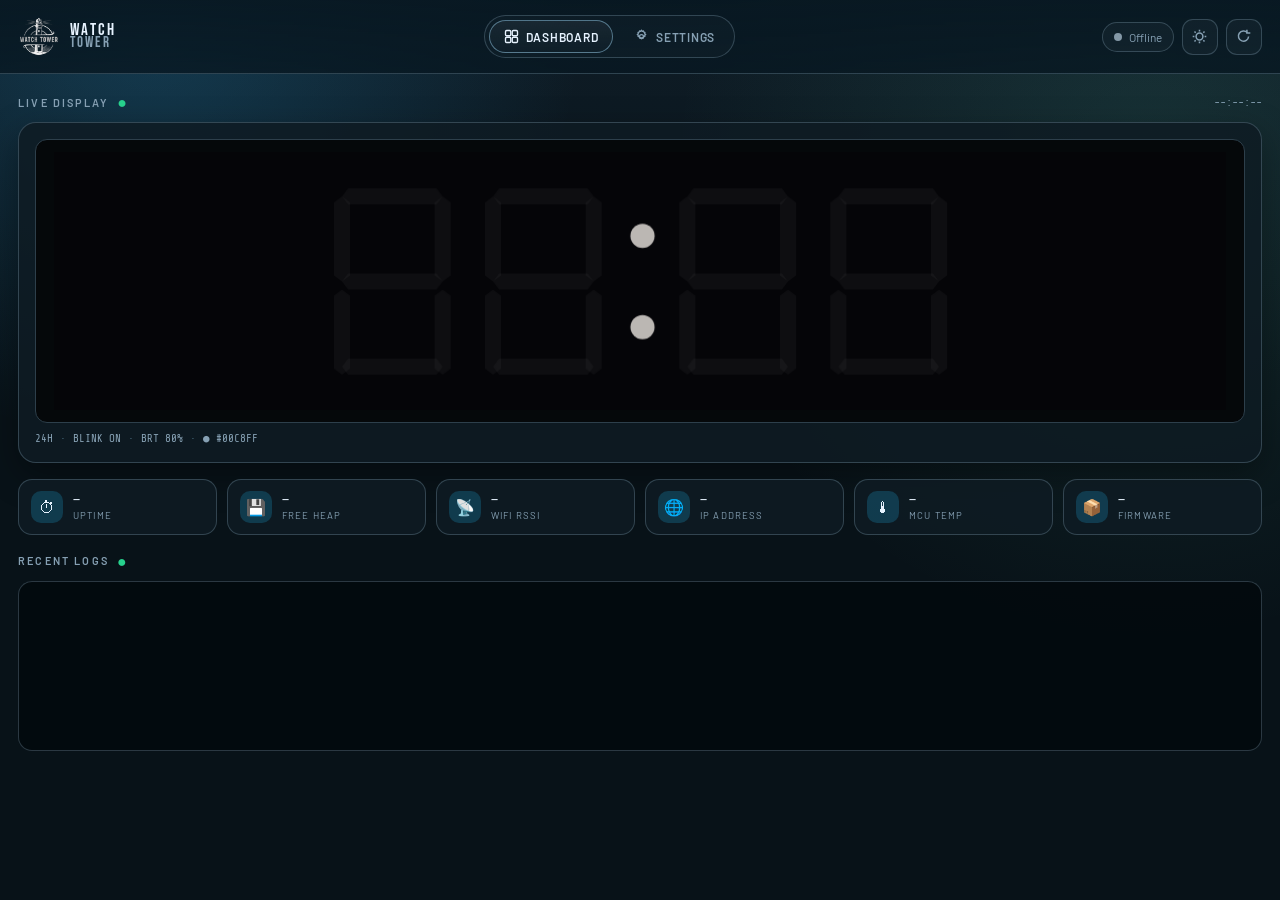
==== spiffs_data/index.html @ 58f32f84 "Improved application settings and UI" ====
<!doctype html>
<html lang="en" data-theme="dark">
  <head>
    <meta charset="UTF-8" />
    <meta
      name="viewport"
      content="width=device-width,initial-scale=1.0,maximum-scale=1.0"
    />
    <title>WATCH TOWER</title>
    <link rel="preconnect" href="https://fonts.googleapis.com" />
    <link
      href="https://fonts.googleapis.com/css2?family=Bebas+Neue&family=Barlow:wght@300;400;500;600&family=Share+Tech+Mono&display=swap"
      rel="stylesheet"
    />
    <link rel="stylesheet" href="style.css" />
  </head>
  <body>
    <header id="hdr">
      <div class="hdr-brand">
        <img
          class="hdr-logo"
          src="[data-uri]"
          alt="Watch Tower"
        />
        <div class="hdr-wordmark">
          <span class="wm-a">WATCH</span><span class="wm-b">TOWER</span>
        </div>
      </div>
      <nav class="hdr-nav">
        <button
          class="nb active"
          data-page="dashboard"
          onclick="showPage('dashboard')"
        >
          <svg viewBox="0 0 20 20">
            <rect x="2" y="2" width="7" height="7" rx="1.5" />
            <rect x="11" y="2" width="7" height="7" rx="1.5" />
            <rect x="2" y="11" width="7" height="7" rx="1.5" />
            <rect x="11" y="11" width="7" height="7" rx="1.5" />
          </svg>
          <span>Dashboard</span>
        </button>
        <button class="nb" data-page="settings" onclick="showPage('settings')">
          <svg viewBox="0 0 20 20">
            <circle cx="10" cy="10" r="2.6" />
            <path
              d="M10 1.8l1 1.1 1.5-.2.6 1.4 1.4.6-.2 1.5 1.1 1-1.1 1 .2 1.5-1.4.6-.6 1.4-1.5-.2-1 1.1-1-1.1-1.5.2-.6-1.4-1.4-.6.2-1.5-1.1-1 1.1-1-.2-1.5 1.4-.6.6-1.4 1.5.2z"
            />
          </svg>
          <span>Settings</span>
        </button>
      </nav>
      <div class="hdr-right">
        <div class="wbadge" id="wbadge">
          <span class="wdot" id="wdot"></span>
          <span id="wifi-label">Offline</span>
        </div>
        <button class="icn-btn" onclick="toggleTheme()" title="Toggle theme">
          <svg class="sun-ic" viewBox="0 0 20 20">
            <circle cx="10" cy="10" r="4" />
            <path
              d="M10 2v2M10 16v2M2 10h2M16 10h2M4.1 4.1l1.4 1.4M14.5 14.5l1.4 1.4M4.1 15.9l1.4-1.4M14.5 5.5l1.4-1.4"
            />
          </svg>
          <svg class="moon-ic" viewBox="0 0 20 20">
            <path d="M17 12A7 7 0 0 1 8 3 7 7 0 0 0 10 17a7 7 0 0 0 7-5z" />
          </svg>
        </button>
        <button class="icn-btn" onclick="doRefresh()" title="Refresh data">
          <svg viewBox="0 0 20 20">
            <path
              d="M14.5 5.5A6 6 0 1 0 16 10"
              fill="none"
              stroke="currentColor"
              stroke-width="1.8"
            />
            <polyline
              points="14,2 14,6 18,6"
              fill="none"
              stroke="currentColor"
              stroke-width="1.8"
            />
          </svg>
        </button>
      </div>
    </header>

    <main id="main">
      <!-- DASHBOARD -->
      <div class="page active" id="pg-dashboard">
        <section class="disp-section">
          <div class="sec-hdr">
            <span class="sec-lbl">LIVE DISPLAY</span>
            <span class="live-pip">&#9679;</span>
            <span id="live-time" class="mono sec-ts">--:--:--</span>
          </div>
          <div class="disp-card">
            <div class="disp-bezel">
              <canvas id="vd-canvas" width="500" height="110"></canvas>
            </div>
            <div class="disp-meta">
              <span id="dinfo-fmt">24H</span>
              <span class="dm-sep">&#183;</span>
              <span id="dinfo-blink">BLINK ON</span>
              <span class="dm-sep">&#183;</span>
              <span id="dinfo-brt">BRT 80%</span>
              <span class="dm-sep">&#183;</span>
              <span id="dinfo-color">&#9679; #00C8FF</span>
            </div>
          </div>
        </section>

        <section class="stat-grid">
          <div class="scard">
            <span class="sc-ic">&#9201;</span>
            <div>
              <div class="sc-v mono" id="d-uptime">&#8212;</div>
              <div class="sc-l">UPTIME</div>
            </div>
          </div>
          <div class="scard">
            <span class="sc-ic">&#128190;</span>
            <div>
              <div class="sc-v mono" id="d-heap">&#8212;</div>
              <div class="sc-l">FREE HEAP</div>
            </div>
          </div>
          <div class="scard">
            <span class="sc-ic">&#128225;</span>
            <div>
              <div class="sc-v mono" id="d-rssi">&#8212;</div>
              <div class="sc-l">WIFI RSSI</div>
            </div>
          </div>
          <div class="scard">
            <span class="sc-ic">&#127760;</span>
            <div>
              <div class="sc-v mono" id="d-ip">&#8212;</div>
              <div class="sc-l">IP ADDRESS</div>
            </div>
          </div>
          <div class="scard">
            <span class="sc-ic">&#127777;</span>
            <div>
              <div class="sc-v mono" id="d-temp">&#8212;</div>
              <div class="sc-l">MCU TEMP</div>
            </div>
          </div>
          <div class="scard">
            <span class="sc-ic">&#128230;</span>
            <div>
              <div class="sc-v mono" id="d-fw">&#8212;</div>
              <div class="sc-l">FIRMWARE</div>
            </div>
          </div>
        </section>

        <section>
          <div class="sec-hdr">
            <span class="sec-lbl">RECENT LOGS</span
            ><span class="live-pip">&#9679;</span>
          </div>
          <div class="log-mini" id="dash-logs"></div>
        </section>
      </div>

      <!-- SETTINGS -->
      <div class="page" id="pg-settings">
        <div class="set-wrap">
          <nav class="set-nav" id="set-nav">
            <button class="snb active" data-s="sys" onclick="showSec('sys')">
              <svg viewBox="0 0 20 20">
                <rect x="2" y="4" width="16" height="3" rx="1.5" />
                <rect x="2" y="9" width="16" height="3" rx="1.5" />
                <rect x="2" y="14" width="10" height="3" rx="1.5" /></svg
              ><span>System</span>
            </button>
            <button class="snb" data-s="fw" onclick="showSec('fw')">
              <svg viewBox="0 0 20 20">
                <path
                  d="M12 2H6a2 2 0 0 0-2 2v12a2 2 0 0 0 2 2h8a2 2 0 0 0 2-2V8z"
                />
                <polyline points="14,2 14,8 20,8" /></svg
              ><span>Firmware</span>
            </button>
            <button class="snb" data-s="logs" onclick="showSec('logs')">
              <svg viewBox="0 0 20 20">
                <rect x="3" y="2" width="14" height="16" rx="2" />
                <line x1="6" y1="7" x2="14" y2="7" />
                <line x1="6" y1="10" x2="14" y2="10" />
                <line x1="6" y1="13" x2="11" y2="13" /></svg
              ><span>Logs</span>
            </button>
            <button class="snb" data-s="display" onclick="showSec('display')">
              <svg viewBox="0 0 20 20">
                <rect x="1" y="3" width="18" height="12" rx="2" />
                <line x1="7" y1="18" x2="13" y2="18" />
                <line x1="10" y1="15" x2="10" y2="18" /></svg
              ><span>Display</span>
            </button>
            <button class="snb" data-s="clock" onclick="showSec('clock')">
              <svg viewBox="0 0 20 20">
                <circle cx="10" cy="10" r="8" />
                <polyline points="10,5 10,10 13,13" /></svg
              ><span>Clock</span>
            </button>
            <button class="snb" data-s="power" onclick="showSec('power')">
              <svg viewBox="0 0 20 20"><path d="M11 2v7h5L9 18v-7H4z" /></svg
              ><span>Power</span>
            </button>
            <button class="snb" data-s="wifi" onclick="showSec('wifi')">
              <svg viewBox="0 0 20 20">
                <path d="M2 8Q10 1 18 8" />
                <path d="M5 11.5Q10 7 15 11.5" />
                <path d="M8 15Q10 13 12 15" />
                <circle cx="10" cy="17.5" r="1.5" /></svg
              ><span>WiFi</span>
            </button>
          </nav>

          <div class="set-body">
            <!-- SYSTEM -->
            <div class="spane active" id="sec-sys">
              <h2>System Status</h2>
              <div class="rbar-grid">
                <div class="rcard">
                  <div class="rrow">
                    <span>CPU</span><span class="mono" id="cpu-pct">0%</span>
                  </div>
                  <div class="rtrack">
                    <div class="rfill cpu" id="cpu-bar"></div>
                  </div>
                </div>
                <div class="rcard">
                  <div class="rrow">
                    <span>RAM</span><span class="mono" id="ram-pct">0%</span>
                  </div>
                  <div class="rtrack">
                    <div class="rfill ram" id="ram-bar"></div>
                  </div>
                </div>
                <div class="rcard">
                  <div class="rrow">
                    <span>Flash</span
                    ><span class="mono" id="flash-pct">0%</span>
                  </div>
                  <div class="rtrack">
                    <div class="rfill fla" id="flash-bar"></div>
                  </div>
                </div>
                <div class="rcard">
                  <div class="rrow">
                    <span>SPIFFS</span
                    ><span class="mono" id="spiffs-pct">0%</span>
                  </div>
                  <div class="rtrack">
                    <div class="rfill spi" id="spiffs-bar"></div>
                  </div>
                </div>
              </div>
              <table class="itbl">
                <tr>
                  <td>Chip Model</td>
                  <td class="mono" id="i-chip">&#8212;</td>
                </tr>
                <tr>
                  <td>CPU Cores</td>
                  <td class="mono" id="i-cores">&#8212;</td>
                </tr>
                <tr>
                  <td>CPU Frequency</td>
                  <td class="mono" id="i-freq">&#8212;</td>
                </tr>
                <tr>
                  <td>Flash Size</td>
                  <td class="mono" id="i-flash">&#8212;</td>
                </tr>
                <tr>
                  <td>Free Heap</td>
                  <td class="mono" id="i-heap">&#8212;</td>
                </tr>
                <tr>
                  <td>Min Free Heap</td>
                  <td class="mono" id="i-minheap">&#8212;</td>
                </tr>
                <tr>
                  <td>Uptime</td>
                  <td class="mono" id="i-uptime">&#8212;</td>
                </tr>
                <tr>
                  <td>Temperature</td>
                  <td class="mono" id="i-temp">&#8212;</td>
                </tr>
                <tr>
                  <td>Reset Reason</td>
                  <td class="mono" id="i-reset">&#8212;</td>
                </tr>
              </table>
              <div class="disp-actions" style="margin-top: 18px">
                <button class="bghost" onclick="rebootDevice()">
                  Reboot Device
                </button>
              </div>
            </div>

            <!-- FIRMWARE -->
            <div class="spane" id="sec-fw">
              <h2>Firmware &amp; OTA</h2>
              <table class="itbl" style="margin-bottom: 18px">
                <tr>
                  <td>Version</td>
                  <td class="mono" id="fw-ver">&#8212;</td>
                </tr>
                <tr>
                  <td>Build Date</td>
                  <td class="mono" id="fw-date">&#8212;</td>
                </tr>
                <tr>
                  <td>IDF Version</td>
                  <td class="mono" id="fw-idf">&#8212;</td>
                </tr>
                <tr>
                  <td>Active Slot</td>
                  <td class="mono" id="fw-slot">&#8212;</td>
                </tr>
                <tr>
                  <td>App0 State</td>
                  <td class="mono" id="fw-app0">&#8212;</td>
                </tr>
                <tr>
                  <td>App1 State</td>
                  <td class="mono" id="fw-app1">&#8212;</td>
                </tr>
                <tr>
                  <td>SPIFFS Used</td>
                  <td class="mono" id="fw-spiffs">&#8212;</td>
                </tr>
              </table>
              <div class="ucard">
                <div class="uc-title">&#128260; Firmware Update (.bin)</div>
                <div
                  class="dz"
                  id="fw-dz"
                  onclick="document.getElementById('fw-inp').click()"
                >
                  <svg
                    viewBox="0 0 24 24"
                    width="28"
                    height="28"
                    fill="none"
                    stroke="currentColor"
                    stroke-width="1.8"
                  >
                    <polyline points="16,16 12,12 8,16" />
                    <line x1="12" y1="12" x2="12" y2="21" />
                    <path d="M20.4 15.6A9 9 0 1 0 3.6 15.6" />
                  </svg>
                  <span>Drop <code>.bin</code> or click to browse</span>
                  <input
                    type="file"
                    id="fw-inp"
                    accept=".bin"
                    hidden
                    onchange="uploadFW(this.files[0])"
                  />
                </div>
                <div class="prog hidden" id="fw-prog">
                  <div class="pb"><div class="pf" id="fw-fill"></div></div>
                  <span class="mono" id="fw-pct">0%</span>
                </div>
                <p class="uc-warn">&#9888; Device restarts after update</p>
              </div>
              <div class="ucard">
                <div class="uc-title">&#127760; Web App Update</div>
                <div
                  class="dz"
                  id="wa-dz"
                  onclick="document.getElementById('wa-inp').click()"
                >
                  <svg
                    viewBox="0 0 24 24"
                    width="28"
                    height="28"
                    fill="none"
                    stroke="currentColor"
                    stroke-width="1.8"
                  >
                    <polyline points="16,16 12,12 8,16" />
                    <line x1="12" y1="12" x2="12" y2="21" />
                    <path d="M20.4 15.6A9 9 0 1 0 3.6 15.6" />
                  </svg>
                  <span
                    >Drop <code>.html / .css / .js</code> or click to
                    browse</span
                  >
                  <input
                    type="file"
                    id="wa-inp"
                    accept=".html,.css,.js,.bin"
                    hidden
                    onchange="uploadWA(this.files[0])"
                  />
                </div>
                <div class="prog hidden" id="wa-prog">
                  <div class="pb"><div class="pf" id="wa-fill"></div></div>
                  <span class="mono" id="wa-pct">0%</span>
                </div>
              </div>
            </div>

            <!-- LOGS -->
            <div class="spane" id="sec-logs">
              <h2>System Logs <span class="live-pip">&#9679;</span></h2>
              <div class="log-tb">
                <div class="lf-row">
                  <button
                    class="lfb active"
                    data-lv="ALL"
                    onclick="setLogFilter('ALL')"
                  >
                    ALL
                  </button>
                  <button
                    class="lfb"
                    data-lv="ERROR"
                    onclick="setLogFilter('ERROR')"
                  >
                    ERR
                  </button>
                  <button
                    class="lfb"
                    data-lv="WARN"
                    onclick="setLogFilter('WARN')"
                  >
                    WRN
                  </button>
                  <button
                    class="lfb"
                    data-lv="INFO"
                    onclick="setLogFilter('INFO')"
                  >
                    INF
                  </button>
                  <button
                    class="lfb"
                    data-lv="DEBUG"
                    onclick="setLogFilter('DEBUG')"
                  >
                    DBG
                  </button>
                </div>
                <div class="la-row">
                  <label class="swl"
                    ><input type="checkbox" id="log-as" checked /><span
                      class="swt"
                      ><span class="swk"></span></span
                    ><span>Auto-scroll</span></label
                  >
                  <button class="bsm" onclick="clearLogs()">Clear</button>
                  <button class="bsm" onclick="exportLogs()">
                    &#8595; Export
                  </button>
                </div>
              </div>
              <div class="log-viewer" id="log-viewer"></div>
              <div class="log-ft">
                <span id="log-count">0 entries</span
                ><span id="log-ts">&#8212;</span>
              </div>
            </div>

            <!-- DISPLAY -->
            <div class="spane" id="sec-display">
              <h2>Display Settings</h2>
              <div class="dp-layout">
                <div class="dp-ctrls">
                  <div class="fg">
                    <label>Display Mode</label>
                    <select id="dp-mode" onchange="onDispChange()">
                      <option value="time">Clock</option>
                      <option value="number">Number</option>
                      <option value="text">Text</option>
                    </select>
                  </div>
                  <div class="fg" id="dp-value-wrap">
                    <label>Number Value</label>
                    <input
                      type="number"
                      id="dp-value"
                      min="0"
                      max="9999"
                      value="1234"
                      oninput="onDispChange()"
                    />
                  </div>
                  <div class="fg" id="dp-text-wrap">
                    <label>Display Text</label>
                    <input
                      type="text"
                      id="dp-text"
                      maxlength="4"
                      value="HELO"
                      oninput="this.value = this.value.toUpperCase().replace(/[^A-Z0-9 _-]/g, '').slice(0, 4); onDispChange();"
                    />
                  </div>
                  <div class="fg">
                    <label>Display Color</label>
                    <div class="clr-row">
                      <input
                        type="color"
                        id="dp-color"
                        value="#00c8ff"
                        oninput="onDispChange()"
                      />
                      <div class="swatches">
                        <div
                          class="sw"
                          style="background: #00c8ff"
                          onclick="pickColor('#00c8ff')"
                        ></div>
                        <div
                          class="sw"
                          style="background: #00ff99"
                          onclick="pickColor('#00ff99')"
                        ></div>
                        <div
                          class="sw"
                          style="background: #ff8c00"
                          onclick="pickColor('#ff8c00')"
                        ></div>
                        <div
                          class="sw"
                          style="background: #ffffff"
                          onclick="pickColor('#ffffff')"
                        ></div>
                        <div
                          class="sw"
                          style="background: #ff3860"
                          onclick="pickColor('#ff3860')"
                        ></div>
                        <div
                          class="sw"
                          style="background: #ffdd57"
                          onclick="pickColor('#ffdd57')"
                        ></div>
                        <div
                          class="sw"
                          style="background: #b48eff"
                          onclick="pickColor('#b48eff')"
                        ></div>
                        <div
                          class="sw"
                          style="background: #c0c0c0"
                          onclick="pickColor('#c0c0c0')"
                        ></div>
                      </div>
                    </div>
                  </div>
                  <div class="fg">
                    <label
                      >Brightness
                      <span class="pill" id="brt-val">80%</span></label
                    >
                    <div class="brt-row">
                      <span class="brt-mark mono">MIN</span>
                      <input
                        type="range"
                        class="slider slider-brt"
                        id="dp-brt"
                        min="0"
                        max="100"
                        step="1"
                        value="80"
                        oninput="onDispChange()"
                      />
                      <span class="brt-mark mono">MAX</span>
                    </div>
                  </div>
                  <div class="fg">
                    <label>Effects</label>
                    <div class="swl-list">
                      <label class="swl"
                        ><input
                          type="checkbox"
                          id="dp-blink"
                          checked
                          onchange="onDispChange()"
                        /><span class="swt"><span class="swk"></span></span
                        ><span>Colon Blink</span></label
                      >
                      <label class="swl"
                        ><input
                          type="checkbox"
                          id="dp-scroll"
                          onchange="onDispChange()"
                        /><span class="swt"><span class="swk"></span></span
                        ><span>Scroll Effect</span></label
                      >
                      <label class="swl"
                        ><input
                          type="checkbox"
                          id="dp-pulse"
                          onchange="onDispChange()"
                        /><span class="swt"><span class="swk"></span></span
                        ><span>Pulse Glow</span></label
                      >
                      <label class="swl"
                        ><input
                          type="checkbox"
                          id="dp-trans"
                          checked
                          onchange="onDispChange()"
                        /><span class="swt"><span class="swk"></span></span
                        ><span>Digit Transitions</span></label
                      >
                    </div>
                  </div>
                  <div class="fg">
                    <label>Reaction</label>
                    <select id="dp-react" onchange="onDispChange()">
                      <option value="none">None</option>
                      <option value="flash">Flash on Hour</option>
                      <option value="sweep">Color Sweep</option>
                      <option value="rainbow">Rainbow Cycle</option>
                    </select>
                  </div>
                  <div class="disp-actions">
                    <button class="bpri" onclick="forceSendDispSettings()">
                      Set Display
                    </button>
                  </div>
                </div>
                <div class="dp-prev">
                  <div class="pb-hdr">
                    <span class="prev-lbl">LIVE PREVIEW</span>
                    <button class="bsm" onclick="manualDisplayRefresh()">
                      Refresh Preview
                    </button>
                  </div>
                  <div class="prev-frame">
                    <canvas id="prev-canvas" width="300" height="76"></canvas>
                  </div>
                  <p class="prev-hint">Changes auto-save to device instantly</p>
                </div>
              </div>
            </div>

            <!-- CLOCK -->
            <div class="spane" id="sec-clock">
              <h2>Clock &amp; Time</h2>
              <div class="ctrl-grid">
                <div class="fg">
                  <label>Time Format</label>
                  <div class="seg">
                    <button class="sgb active" id="fmt-24" onclick="setFmt(24)">
                      24-Hour</button
                    ><button class="sgb" id="fmt-12" onclick="setFmt(12)">
                      12-Hour AM/PM
                    </button>
                  </div>
                </div>
                <div class="fg">
                  <label>Timezone</label>
                  <select id="tz-sel" onchange="onClockChange()">
                    <option value="UTC0">UTC+0 &#8212; London</option>
                    <option value="IST-5:30">UTC+5:30 &#8212; India</option>
                    <option value="EST5EDT">UTC-5 &#8212; US Eastern</option>
                    <option value="CST6CDT">UTC-6 &#8212; US Central</option>
                    <option value="PST8PDT">UTC-8 &#8212; US Pacific</option>
                    <option value="CET-1CEST">
                      UTC+1 &#8212; Central Europe
                    </option>
                    <option value="MSK-3">UTC+3 &#8212; Moscow</option>
                    <option value="GST-4">UTC+4 &#8212; Gulf</option>
                    <option value="PKT-5">UTC+5 &#8212; Pakistan</option>
                    <option value="BST-6">UTC+6 &#8212; Bangladesh</option>
                    <option value="ICT-7">UTC+7 &#8212; Indochina</option>
                    <option value="CST-8">UTC+8 &#8212; China/Singapore</option>
                    <option value="JST-9">UTC+9 &#8212; Japan/Korea</option>
                    <option value="AEST-10AEDT">
                      UTC+10 &#8212; Australia East
                    </option>
                  </select>
                </div>
                <div class="fg">
                  <label>NTP Server</label>
                  <div class="inp-row">
                    <input
                      type="text"
                      id="ntp-srv"
                      value="pool.ntp.org"
                      onchange="onClockChange()"
                    /><button class="bsm" onclick="syncNTP()">Sync Now</button>
                  </div>
                  <span class="hint" id="ntp-hint">Last sync: &#8212;</span>
                </div>
                <div class="fg">
                  <label>Alarm 1</label>
                  <div class="alarm-r">
                    <input
                      type="time"
                      id="al1-t"
                      value="07:00"
                      onchange="onClockChange()"
                    /><label class="swl"
                      ><input
                        type="checkbox"
                        id="al1-en"
                        onchange="onClockChange()"
                      /><span class="swt"><span class="swk"></span></span
                      ><span>Enable</span></label
                    >
                  </div>
                </div>
                <div class="fg">
                  <label>Alarm 2</label>
                  <div class="alarm-r">
                    <input
                      type="time"
                      id="al2-t"
                      value="22:00"
                      onchange="onClockChange()"
                    /><label class="swl"
                      ><input
                        type="checkbox"
                        id="al2-en"
                        onchange="onClockChange()"
                      /><span class="swt"><span class="swk"></span></span
                      ><span>Enable</span></label
                    >
                  </div>
                </div>
                <div class="fg">
                  <label>Notification Type</label>
                  <select id="notif-type" onchange="onClockChange()">
                    <option value="flash">Display Flash</option>
                    <option value="blink">LED Blink</option>
                    <option value="both">Flash + LED</option>
                    <option value="none">Silent</option>
                  </select>
                </div>
                <div class="fg">
                  <label>Notification Sound</label>
                  <select id="notif-sound" onchange="onClockChange()">
                    <option value="beep">Short Beep</option>
                    <option value="chime">Chime</option>
                    <option value="alarm">Alarm Tone</option>
                    <option value="none">None</option>
                  </select>
                </div>
              </div>
            </div>

            <!-- POWER -->
            <div class="spane" id="sec-power">
              <h2>Power &amp; Battery</h2>
              <div class="batt-card">
                <div class="batt-vis">
                  <div class="batt-body">
                    <div class="batt-fill" id="batt-fill"></div>
                    <span class="batt-txt" id="batt-txt">&#8212;%</span>
                  </div>
                  <div class="batt-cap"></div>
                </div>
                <div class="batt-stats">
                  <div class="bs">
                    <div class="bsv mono" id="batt-v">&#8212;V</div>
                    <div class="bsl">VOLTAGE</div>
                  </div>
                  <div class="bs">
                    <div class="bsv mono" id="batt-ma">&#8212;mA</div>
                    <div class="bsl">CURRENT</div>
                  </div>
                  <div class="bs">
                    <div class="bsv mono" id="pwr-src">&#8212;</div>
                    <div class="bsl">SOURCE</div>
                  </div>
                  <div class="bs">
                    <div class="bsv mono" id="batt-eta">&#8212;h</div>
                    <div class="bsl">ETA</div>
                  </div>
                </div>
              </div>
              <div class="ctrl-grid">
                <div class="fg">
                  <label>Sleep Mode</label>
                  <select id="sl-mode" onchange="onPowerChange()">
                    <option value="none">Disabled</option>
                    <option value="light">Light Sleep</option>
                    <option value="deep">Deep Sleep</option>
                    <option value="auto">Auto (battery)</option>
                  </select>
                </div>
                <div class="fg">
                  <label>Auto-Sleep Timeout</label>
                  <div class="inp-row">
                    <input
                      type="number"
                      id="sl-timeout"
                      value="30"
                      min="0"
                      max="3600"
                      onchange="onPowerChange()"
                    /><span class="unit">sec</span>
                  </div>
                </div>
                <div class="fg">
                  <label>Low Battery Alert</label>
                  <div class="inp-row">
                    <input
                      type="number"
                      id="batt-alert"
                      value="20"
                      min="5"
                      max="50"
                      onchange="onPowerChange()"
                    /><span class="unit">%</span>
                  </div>
                </div>
                <div class="fg">
                  <label>Power Saving</label>
                  <div class="swl-list">
                    <label class="swl"
                      ><input
                        type="checkbox"
                        id="ps-dim"
                        checked
                        onchange="onPowerChange()"
                      /><span class="swt"><span class="swk"></span></span
                      ><span>Auto-dim on inactivity</span></label
                    >
                    <label class="swl"
                      ><input
                        type="checkbox"
                        id="ps-wifi"
                        onchange="onPowerChange()"
                      /><span class="swt"><span class="swk"></span></span
                      ><span>WiFi DTIM power saving</span></label
                    >
                  </div>
                </div>
              </div>
            </div>

            <!-- WIFI -->
            <div class="spane" id="sec-wifi">
              <h2>WiFi Settings</h2>
              <div class="wstat-card">
                <div class="wsc-dot" id="wsc-dot"></div>
                <div class="wsc-info">
                  <div class="wsc-ssid" id="wsc-ssid">Not connected</div>
                  <div class="wsc-detail mono" id="wsc-detail">&#8212;</div>
                </div>
                <div class="wsc-right">
                  <div class="rssi-ic" id="rssi-ic">
                    <span></span><span></span><span></span><span></span>
                  </div>
                  <div class="mono rssi-val" id="rssi-v">&#8212; dBm</div>
                </div>
              </div>
              <div class="prof-box">
                <div class="pb-hdr">
                  <span>Saved Networks</span
                  ><button class="bsm" onclick="showAddWifi()">
                    &#65291; Add
                  </button>
                </div>
                <div id="profiles-list">
                  <div class="empty">Loading&#8230;</div>
                </div>
              </div>
              <div class="add-wifi-form hidden" id="add-wifi-form">
                <div class="awf-title">Add Network</div>
                <div class="fg">
                  <label>SSID</label
                  ><input
                    type="text"
                    id="new-ssid"
                    placeholder="Network name"
                    autocomplete="off"
                  />
                </div>
                <div class="fg">
                  <label>Password</label>
                  <div class="inp-row">
                    <input
                      type="password"
                      id="new-pass"
                      placeholder="Password"
                      autocomplete="new-password"
                    /><button class="bsm" onclick="togglePw()">
                      &#128065;
                    </button>
                  </div>
                </div>
                <div class="awf-btns">
                  <button class="bpri" onclick="addProfile()">
                    Add Profile</button
                  ><button class="bghost" onclick="hideAddWifi()">
                    Cancel
                  </button>
                </div>
              </div>
            </div>
          </div>
        </div>
      </div>
    </main>
    <div id="toasts"></div>
    <script src="app.js"></script>
  </body>
</html>
---- spiffs_data/style.css ----
*,
*::before,
*::after {
  box-sizing: border-box;
}

:root {
  --bg: #081218;
  --bg-soft: #0f1d27;
  --panel: rgba(14, 27, 36, 0.86);
  --panel-strong: #0d1f2b;
  --card: #122634;
  --muted: #86a0b3;
  --text: #e7f3ff;
  --line: rgba(146, 181, 201, 0.28);
  --line-strong: rgba(150, 205, 235, 0.5);
  --accent: #24c2ff;
  --accent-soft: rgba(36, 194, 255, 0.2);
  --ok: #27d18d;
  --warn: #f5b351;
  --err: #ff6f7c;
  --radius-sm: 10px;
  --radius-md: 14px;
  --radius-lg: 18px;
  --shadow: 0 12px 34px rgba(0, 0, 0, 0.35);
  --hdr-h: 74px;
  --fn: "Barlow", sans-serif;
  --fd: "Bebas Neue", sans-serif;
  --fm: "Share Tech Mono", monospace;
  --ease: 0.2s ease;
}

[data-theme="light"] {
  --bg: #dae7f0;
  --bg-soft: #f5fbff;
  --panel: rgba(251, 254, 255, 0.9);
  --panel-strong: #f7fcff;
  --card: #ffffff;
  --muted: #4d6678;
  --text: #152835;
  --line: rgba(58, 94, 116, 0.22);
  --line-strong: rgba(34, 118, 164, 0.4);
  --accent: #007ebf;
  --accent-soft: rgba(0, 126, 191, 0.15);
  --shadow: 0 12px 30px rgba(15, 37, 54, 0.14);
}

html,
body {
  margin: 0;
  min-height: 100%;
  overflow: hidden;
  color: var(--text);
  font-family: var(--fn);
  background:
    radial-gradient(
      circle at 12% 2%,
      rgba(42, 171, 235, 0.22),
      transparent 30%
    ),
    radial-gradient(
      circle at 90% 18%,
      rgba(99, 221, 190, 0.12),
      transparent 35%
    ),
    linear-gradient(180deg, var(--bg-soft) 0%, var(--bg) 42%);
}

[data-theme="light"] body {
  background:
    radial-gradient(circle at 5% 0%, rgba(0, 153, 222, 0.15), transparent 34%),
    radial-gradient(
      circle at 85% 12%,
      rgba(19, 190, 150, 0.1),
      transparent 36%
    ),
    linear-gradient(180deg, #f8fdff 0%, var(--bg) 50%);
}

.mono {
  font-family: var(--fm);
}

::-webkit-scrollbar {
  width: 8px;
  height: 8px;
}

::-webkit-scrollbar-thumb {
  background: var(--line-strong);
  border-radius: 999px;
}

#hdr {
  position: fixed;
  inset: 0 0 auto 0;
  z-index: 50;
  height: var(--hdr-h);
  display: flex;
  align-items: center;
  gap: 12px;
  padding: 10px 18px;
  border-bottom: 1px solid var(--line);
  backdrop-filter: blur(8px);
  background: linear-gradient(
    180deg,
    rgba(8, 24, 34, 0.94),
    rgba(8, 24, 34, 0.82)
  );
}

[data-theme="light"] #hdr {
  background: linear-gradient(
    180deg,
    rgba(242, 250, 255, 0.95),
    rgba(242, 250, 255, 0.83)
  );
}

.hdr-brand {
  display: flex;
  align-items: center;
  gap: 10px;
  min-width: 0;
}

.hdr-logo {
  width: 42px;
  height: 42px;
  object-fit: contain;
  flex-shrink: 0;
}

[data-theme="dark"] .hdr-logo {
  filter: invert(1) brightness(0.95);
}

.hdr-wordmark {
  line-height: 1;
  display: flex;
  flex-direction: column;
}

.wm-a,
.wm-b {
  font-family: var(--fd);
  letter-spacing: 0.14em;
}

.wm-a {
  font-size: 1.05rem;
}

.wm-b {
  font-size: 0.96rem;
  color: var(--muted);
  margin-top: -4px;
}

.hdr-nav {
  display: flex;
  align-items: center;
  gap: 6px;
  margin: 0 auto;
  padding: 4px;
  border: 1px solid var(--line);
  border-radius: 999px;
  background: rgba(255, 255, 255, 0.02);
}

.nb {
  border: 1px solid transparent;
  border-radius: 999px;
  background: transparent;
  color: var(--muted);
  display: inline-flex;
  align-items: center;
  gap: 7px;
  padding: 8px 14px;
  cursor: pointer;
  font: 600 0.75rem/1 var(--fn);
  letter-spacing: 0.06em;
  text-transform: uppercase;
  transition: all var(--ease);
}

.nb svg {
  width: 15px;
  height: 15px;
  stroke: currentColor;
  fill: none;
  stroke-width: 1.8;
}

.nb:hover,
.nb.active {
  color: var(--text);
  border-color: var(--line-strong);
  background: linear-gradient(
    180deg,
    rgba(255, 255, 255, 0.05),
    rgba(255, 255, 255, 0.01)
  );
}

.hdr-right {
  display: flex;
  align-items: center;
  gap: 8px;
}

.wbadge {
  display: inline-flex;
  align-items: center;
  gap: 7px;
  padding: 7px 11px;
  font-size: 0.74rem;
  border-radius: 999px;
  border: 1px solid var(--line);
  color: var(--muted);
  background: rgba(255, 255, 255, 0.03);
  max-width: 190px;
}

.wbadge span:last-child {
  white-space: nowrap;
  overflow: hidden;
  text-overflow: ellipsis;
}

.wdot {
  width: 8px;
  height: 8px;
  border-radius: 999px;
  flex-shrink: 0;
  background: #8498a6;
}

.wdot.up {
  background: var(--ok);
  box-shadow: 0 0 0 5px rgba(39, 209, 141, 0.15);
}

.wdot.down {
  background: var(--err);
}

.wdot.pend {
  background: var(--warn);
  animation: pulse 1s infinite;
}

.icn-btn {
  width: 36px;
  height: 36px;
  border-radius: 11px;
  border: 1px solid var(--line);
  background: rgba(255, 255, 255, 0.03);
  color: var(--muted);
  display: grid;
  place-items: center;
  cursor: pointer;
  transition: all var(--ease);
}

.icn-btn:hover {
  color: var(--text);
  border-color: var(--line-strong);
  transform: translateY(-1px);
}

.icn-btn svg {
  width: 17px;
  height: 17px;
  stroke: currentColor;
  fill: none;
  stroke-width: 1.8;
}

.moon-ic {
  display: none;
}

[data-theme="light"] .sun-ic {
  display: none;
}

[data-theme="light"] .moon-ic {
  display: block;
}

#main {
  position: fixed;
  inset: var(--hdr-h) 0 0;
  overflow-y: auto;
  padding: 18px;
}

.page {
  display: none;
  max-width: 1360px;
  margin: 0 auto;
}

.page.active {
  display: block;
  animation: lift 0.2s ease;
}

@keyframes lift {
  from {
    opacity: 0;
    transform: translateY(6px);
  }

  to {
    opacity: 1;
    transform: translateY(0);
  }
}

.sec-hdr {
  display: flex;
  align-items: center;
  gap: 8px;
  margin: 0 0 10px;
}

.sec-lbl {
  font-size: 0.68rem;
  letter-spacing: 0.2em;
  text-transform: uppercase;
  color: var(--muted);
  font-weight: 600;
}

.live-pip {
  color: var(--ok);
  animation: pulse 1.6s infinite;
}

.sec-ts {
  margin-left: auto;
  font-size: 0.72rem;
  color: var(--muted);
}

@keyframes pulse {
  0%,
  100% {
    opacity: 1;
  }

  50% {
    opacity: 0.35;
  }
}

.disp-section {
  margin-bottom: 16px;
}

.disp-card {
  padding: 16px;
  border-radius: var(--radius-lg);
  border: 1px solid var(--line);
  background: var(--panel);
  box-shadow: var(--shadow);
}

.disp-bezel canvas,
.prev-frame canvas {
  display: block;
}

.disp-bezel {
  position: relative;
  overflow: hidden;
  border: 1px solid #2d3f4b;
  border-radius: 12px;
  padding: 12px 18px;
  background: #05080a;
}

.disp-bezel canvas,
.prev-frame canvas {
  width: 100%;
  height: auto;
  display: block;
}

.scanlines {
  position: absolute;
  inset: 0;
  pointer-events: none;
  background: repeating-linear-gradient(
    0deg,
    transparent,
    transparent 2px,
    rgba(0, 0, 0, 0.14) 2px,
    rgba(0, 0, 0, 0.14) 4px
  );
}

.disp-meta {
  display: flex;
  gap: 7px;
  flex-wrap: wrap;
  margin-top: 9px;
  font: 0.68rem/1.3 var(--fm);
  color: var(--muted);
}

.dm-sep {
  color: var(--line-strong);
}

.stat-grid {
  display: grid;
  grid-template-columns: repeat(6, minmax(120px, 1fr));
  gap: 10px;
  margin-bottom: 16px;
}

.scard {
  background: var(--panel);
  border: 1px solid var(--line);
  border-radius: var(--radius-md);
  padding: 11px 12px;
  display: flex;
  align-items: center;
  gap: 10px;
  min-width: 0;
}

.scard:hover {
  border-color: var(--line-strong);
}

.sc-ic {
  width: 32px;
  height: 32px;
  border-radius: 10px;
  display: grid;
  place-items: center;
  background: var(--accent-soft);
}

.sc-v {
  font-size: 0.82rem;
  white-space: nowrap;
  overflow: hidden;
  text-overflow: ellipsis;
}

.sc-l {
  margin-top: 2px;
  color: var(--muted);
  font-size: 0.6rem;
  letter-spacing: 0.12em;
}

.log-mini {
  height: 170px;
  overflow: auto;
  border-radius: var(--radius-md);
  border: 1px solid var(--line);
  background: rgba(2, 8, 12, 0.78);
  padding: 10px 12px;
  font: 0.72rem/1.55 var(--fm);
}

.set-wrap {
  display: grid;
  grid-template-columns: 250px 1fr;
  gap: 14px;
  align-items: start;
}

.set-nav {
  position: sticky;
  top: 0;
  border-radius: var(--radius-lg);
  border: 1px solid var(--line);
  background: var(--panel);
  padding: 8px;
  display: flex;
  flex-direction: column;
  gap: 4px;
}

.snb {
  border: 1px solid transparent;
  border-radius: 11px;
  background: transparent;
  color: var(--muted);
  text-align: left;
  width: 100%;
  padding: 10px 11px;
  display: flex;
  align-items: center;
  gap: 8px;
  cursor: pointer;
  transition: all var(--ease);
}

.snb svg {
  width: 15px;
  height: 15px;
  fill: none;
  stroke: currentColor;
  stroke-width: 1.8;
}

.snb:hover,
.snb.active {
  color: var(--text);
  border-color: var(--line);
  background: rgba(255, 255, 255, 0.04);
}

.set-body {
  border-radius: var(--radius-lg);
  border: 1px solid var(--line);
  background: var(--panel);
  box-shadow: var(--shadow);
  padding: 16px;
  min-width: 0;
}

.spane {
  display: none;
}

.spane.active {
  display: block;
  animation: lift 0.18s ease;
}

.spane h2 {
  margin: 0 0 14px;
  padding-bottom: 11px;
  border-bottom: 1px solid var(--line);
  font: 1.1rem/1 var(--fd);
  letter-spacing: 0.09em;
}

.rbar-grid {
  display: grid;
  grid-template-columns: repeat(auto-fit, minmax(180px, 1fr));
  gap: 10px;
  margin-bottom: 14px;
}

.rcard,
.ucard,
.batt-card,
.prof-box,
.wstat-card,
.add-wifi-form {
  border: 1px solid var(--line);
  border-radius: var(--radius-md);
  background: var(--card);
}

.rcard,
.ucard,
.batt-card,
.prof-box,
.add-wifi-form {
  padding: 13px;
}

.rrow {
  display: flex;
  justify-content: space-between;
  color: var(--muted);
  font-size: 0.78rem;
  margin-bottom: 7px;
}

.rtrack {
  height: 5px;
  border-radius: 999px;
  background: rgba(255, 255, 255, 0.08);
  overflow: hidden;
}

.rfill {
  width: 0;
  height: 100%;
  transition: width 0.45s ease;
}

.rfill.cpu {
  background: linear-gradient(90deg, #50d8ff, #8de3ff);
}

.rfill.ram {
  background: linear-gradient(90deg, #45cfaf, #8ee9cf);
}

.rfill.fla {
  background: linear-gradient(90deg, #82a7ff, #bad2ff);
}

.rfill.spi {
  background: linear-gradient(90deg, #ffd178, #ffeaad);
}

.itbl {
  width: 100%;
  border-collapse: collapse;
  border: 1px solid var(--line);
  border-radius: var(--radius-md);
  overflow: hidden;
  background: var(--card);
}

.itbl td {
  padding: 10px 12px;
  border-bottom: 1px solid var(--line);
  font-size: 0.82rem;
}

.itbl tr:last-child td {
  border-bottom: 0;
}

.itbl td:first-child {
  color: var(--muted);
  width: 46%;
}

.uc-title {
  font-weight: 600;
  margin-bottom: 9px;
}

.uc-warn {
  margin: 8px 0 0;
  color: var(--warn);
  font-size: 0.74rem;
}

.dz {
  border: 1px dashed var(--line-strong);
  border-radius: var(--radius-md);
  min-height: 112px;
  padding: 12px;
  display: grid;
  place-items: center;
  gap: 6px;
  color: var(--muted);
  cursor: pointer;
  text-align: center;
  transition: all var(--ease);
}

.dz:hover,
.dz.drag-over {
  border-color: var(--accent);
  background: var(--accent-soft);
  color: var(--text);
}

.dz svg {
  opacity: 0.8;
}

.prog {
  margin-top: 10px;
  display: flex;
  align-items: center;
  gap: 10px;
}

.pb {
  flex: 1;
  height: 6px;
  border-radius: 999px;
  background: rgba(255, 255, 255, 0.08);
  overflow: hidden;
}

.pf {
  width: 0;
  height: 100%;
  border-radius: inherit;
  background: linear-gradient(90deg, var(--accent), #8ce3ff);
}

.hidden {
  display: none !important;
}

.log-tb {
  display: flex;
  align-items: center;
  justify-content: space-between;
  gap: 8px;
  flex-wrap: wrap;
  margin-bottom: 9px;
}

.lf-row,
.la-row {
  display: flex;
  align-items: center;
  gap: 6px;
  flex-wrap: wrap;
}

.lfb,
.bsm,
.bpri,
.bghost,
.pi-del {
  border-radius: 999px;
  border: 1px solid var(--line);
  background: rgba(255, 255, 255, 0.03);
  color: var(--muted);
  font-family: var(--fn);
  cursor: pointer;
  transition: all var(--ease);
}

.lfb,
.bsm {
  padding: 6px 11px;
  font-size: 0.72rem;
}

.lfb.active,
.lfb:hover,
.bsm:hover,
.pi-del:hover {
  color: var(--text);
  border-color: var(--line-strong);
}

.log-viewer {
  border: 1px solid var(--line);
  border-radius: var(--radius-md);
  background: #05090c;
  height: 350px;
  overflow: auto;
  padding: 10px 12px;
  font: 0.74rem/1.55 var(--fm);
}

[data-theme="light"] .log-viewer {
  background: #1a2630;
}

.log-ft {
  margin-top: 6px;
  color: var(--muted);
  font: 0.69rem/1 var(--fm);
  display: flex;
  justify-content: space-between;
}

.le {
  white-space: pre-wrap;
  word-break: break-word;
}

.le.E {
  color: var(--err);
}

.le.W {
  color: var(--warn);
}

.le.I {
  color: #8ac2de;
}

.le.D {
  color: #6f8da1;
}

.dp-layout {
  display: grid;
  grid-template-columns: 1fr 280px;
  gap: 14px;
}

.dp-ctrls {
  display: flex;
  flex-direction: column;
  gap: 13px;
}

.dp-prev {
  position: sticky;
  top: 14px;
}

.prev-lbl {
  text-align: center;
  color: var(--muted);
  letter-spacing: 0.16em;
  font-size: 0.63rem;
  margin-bottom: 6px;
}

.prev-frame {
  position: relative;
  overflow: hidden;
  border-radius: 12px;
  border: 1px solid #2d3f4b;
  padding: 9px 11px;
  background: #05080a;
}

.prev-hint {
  margin: 7px 0 0;
  text-align: center;
  color: var(--muted);
  font-size: 0.7rem;
}

.fg {
  display: flex;
  flex-direction: column;
  gap: 6px;
}

.fg > label {
  display: flex;
  align-items: center;
  gap: 7px;
  color: var(--muted);
  font-size: 0.8rem;
}

.pill {
  font: 0.7rem/1 var(--fm);
  border-radius: 999px;
  border: 1px solid var(--line);
  padding: 3px 8px;
  color: var(--text);
}

.ctrl-grid {
  display: grid;
  grid-template-columns: repeat(auto-fit, minmax(260px, 1fr));
  gap: 14px;
}

input[type="text"],
input[type="password"],
input[type="number"],
input[type="time"],
select {
  width: 100%;
  border: 1px solid var(--line);
  border-radius: var(--radius-sm);
  background: rgba(255, 255, 255, 0.03);
  color: var(--text);
  padding: 9px 11px;
  font: 0.82rem/1 var(--fn);
  outline: 0;
}

input:focus,
select:focus,
button:focus-visible {
  outline: 2px solid var(--accent-soft);
  outline-offset: 1px;
  border-color: var(--accent);
}

select {
  appearance: none;
  background-image:
    linear-gradient(45deg, transparent 50%, var(--muted) 50%),
    linear-gradient(135deg, var(--muted) 50%, transparent 50%);
  background-position:
    calc(100% - 18px) 49%,
    calc(100% - 12px) 49%;
  background-size:
    6px 6px,
    6px 6px;
  background-repeat: no-repeat;
  padding-right: 29px;
}

.slider {
  width: 100%;
  appearance: none;
  -webkit-appearance: none;
  height: 10px;
  border-radius: 999px;
  border: 1px solid var(--line);
  background:
    linear-gradient(
      90deg,
      var(--accent) 0%,
      var(--accent) var(--pct, 80%),
      rgba(255, 255, 255, 0.08) var(--pct, 80%),
      rgba(255, 255, 255, 0.08) 100%
    );
  box-shadow: inset 0 0 0 1px rgba(255, 255, 255, 0.03);
  outline: none;
}

.slider::-webkit-slider-runnable-track {
  height: 10px;
  background: transparent;
}

.slider::-moz-range-track {
  height: 10px;
  border-radius: 999px;
  background: transparent;
}

.slider::-moz-range-progress {
  height: 10px;
  border-radius: 999px;
  background: var(--accent);
}

.slider::-webkit-slider-thumb {
  appearance: none;
  margin-top: -4px;
  width: 18px;
  height: 18px;
  border-radius: 50%;
  background: #f4fbff;
  border: 2px solid var(--accent);
  box-shadow:
    0 0 0 3px rgba(36, 194, 255, 0.14),
    0 3px 10px rgba(0, 0, 0, 0.28);
}

.slider::-moz-range-thumb {
  width: 18px;
  height: 18px;
  border-radius: 50%;
  background: #f4fbff;
  border: 2px solid var(--accent);
  box-shadow:
    0 0 0 3px rgba(36, 194, 255, 0.14),
    0 3px 10px rgba(0, 0, 0, 0.28);
}

.brt-row {
  display: grid;
  grid-template-columns: auto 1fr auto;
  align-items: center;
  gap: 10px;
}

.brt-mark {
  font-size: 0.64rem;
  letter-spacing: 0.08em;
  color: var(--muted);
}

.disp-actions {
  display: flex;
  justify-content: flex-start;
  margin-top: 4px;
}

.clr-row {
  display: flex;
  align-items: center;
  gap: 8px;
  flex-wrap: wrap;
}

input[type="color"] {
  width: 38px;
  height: 38px;
  border: 1px solid var(--line);
  border-radius: 9px;
  padding: 2px;
  background: transparent;
}

.swatches {
  display: flex;
  gap: 6px;
  flex-wrap: wrap;
}

.sw {
  width: 21px;
  height: 21px;
  border-radius: 999px;
  border: 2px solid transparent;
  cursor: pointer;
  transition:
    transform var(--ease),
    border-color var(--ease),
    box-shadow var(--ease);
}

.sw:hover {
  transform: scale(1.15);
}

.sw.active {
  border-color: #fff;
  box-shadow: 0 0 0 2px var(--accent);
}

.swl-list {
  display: flex;
  flex-direction: column;
  gap: 8px;
}

.swl {
  display: flex;
  align-items: center;
  gap: 9px;
  color: var(--muted);
  font-size: 0.82rem;
}

.sww,
.swt {
  width: 38px;
  height: 21px;
  border-radius: 999px;
  background: rgba(255, 255, 255, 0.08);
  border: 1px solid var(--line);
  position: relative;
  flex-shrink: 0;
}

.sww .swk,
.swt .swk {
  position: absolute;
  top: 2px;
  left: 2px;
  width: 15px;
  height: 15px;
  border-radius: 50%;
  background: #c6d5df;
  transition:
    transform var(--ease),
    background var(--ease);
}

.swl input {
  display: none;
}

.swl input:checked + .swt {
  background: var(--accent-soft);
  border-color: var(--accent);
}

.swl input:checked + .swt .swk {
  transform: translateX(16px);
  background: #fff;
}

.seg {
  display: flex;
  gap: 4px;
  border: 1px solid var(--line);
  border-radius: 999px;
  padding: 4px;
  background: rgba(255, 255, 255, 0.02);
}

.sgb {
  border: 1px solid transparent;
  border-radius: 999px;
  background: transparent;
  color: var(--muted);
  padding: 7px 11px;
  cursor: pointer;
  font-size: 0.78rem;
  transition: all var(--ease);
  flex: 1;
}

.sgb.active,
.sgb:hover {
  color: var(--text);
  background: rgba(255, 255, 255, 0.06);
  border-color: var(--line);
}

.inp-row {
  display: flex;
  align-items: center;
  gap: 6px;
}

.inp-row input {
  flex: 1;
}

.unit,
.hint {
  color: var(--muted);
  font-size: 0.72rem;
}

.alarm-r {
  display: flex;
  align-items: center;
  gap: 8px;
}

.batt-vis {
  display: flex;
  align-items: center;
  margin-bottom: 14px;
}

.batt-body {
  width: min(220px, 62vw);
  height: 34px;
  border-radius: 9px;
  border: 2px solid var(--line-strong);
  overflow: hidden;
  position: relative;
  background: rgba(255, 255, 255, 0.05);
}

.batt-fill {
  height: 100%;
  width: 0;
  transition: width 0.6s ease;
  background: linear-gradient(90deg, #4fc4ff, #95edff);
}

.batt-fill.mid {
  background: linear-gradient(90deg, #e3a03d, #ffd587);
}

.batt-fill.low {
  background: linear-gradient(90deg, #dc5766, #ffa8af);
}

.batt-txt {
  position: absolute;
  inset: 0;
  display: grid;
  place-items: center;
  font: 700 0.8rem/1 var(--fm);
  color: #fff;
  mix-blend-mode: difference;
}

.batt-cap {
  width: 6px;
  height: 16px;
  border-radius: 0 4px 4px 0;
  background: var(--line-strong);
}

.batt-stats {
  display: grid;
  grid-template-columns: repeat(auto-fit, minmax(120px, 1fr));
  gap: 10px;
}

.bs {
  border: 1px solid var(--line);
  border-radius: 10px;
  padding: 8px 10px;
  background: rgba(255, 255, 255, 0.03);
}

.bsv {
  font-size: 0.95rem;
}

.bsl {
  margin-top: 2px;
  color: var(--muted);
  font-size: 0.62rem;
  letter-spacing: 0.1em;
}

.wstat-card {
  padding: 13px;
  margin-bottom: 12px;
  display: flex;
  align-items: center;
  gap: 10px;
  flex-wrap: wrap;
}

.wsc-dot {
  width: 10px;
  height: 10px;
  border-radius: 50%;
  background: #8fa2af;
}

.wsc-dot.on {
  background: var(--ok);
  box-shadow: 0 0 0 5px rgba(39, 209, 141, 0.16);
}

.wsc-dot.off {
  background: var(--err);
}

.wsc-info {
  min-width: 180px;
  flex: 1;
}

.wsc-ssid {
  font-weight: 600;
}

.wsc-detail {
  color: var(--muted);
  font-size: 0.74rem;
}

.wsc-right {
  display: flex;
  align-items: center;
  gap: 8px;
}

.rssi-ic {
  display: flex;
  align-items: flex-end;
  gap: 3px;
  height: 18px;
}

.rssi-ic span {
  width: 4px;
  border-radius: 99px;
  background: rgba(255, 255, 255, 0.2);
}

.rssi-ic span:nth-child(1) {
  height: 5px;
}

.rssi-ic span:nth-child(2) {
  height: 8px;
}

.rssi-ic span:nth-child(3) {
  height: 12px;
}

.rssi-ic span:nth-child(4) {
  height: 16px;
}

.rssi-ic.s1 span:nth-child(1),
.rssi-ic.s2 span:nth-child(-n + 2),
.rssi-ic.s3 span:nth-child(-n + 3),
.rssi-ic.s4 span:nth-child(-n + 4) {
  background: var(--ok);
}

.rssi-val {
  color: var(--muted);
  font-size: 0.75rem;
}

.pb-hdr {
  display: flex;
  align-items: center;
  justify-content: space-between;
  gap: 8px;
  margin-bottom: 9px;
}

#profiles-list {
  display: flex;
  flex-direction: column;
  gap: 7px;
}

.pitem {
  border: 1px solid var(--line);
  border-radius: 10px;
  padding: 9px 10px;
  background: rgba(255, 255, 255, 0.03);
  display: flex;
  align-items: center;
  gap: 8px;
}

.pi-actions {
  display: inline-flex;
  align-items: center;
  gap: 6px;
}

.pi-name {
  flex: 1;
  min-width: 0;
  overflow: hidden;
  text-overflow: ellipsis;
  white-space: nowrap;
}

.pi-badge {
  font-size: 0.64rem;
  border-radius: 999px;
  padding: 3px 7px;
  border: 1px solid rgba(39, 209, 141, 0.5);
  color: #d8ffe8;
  background: rgba(39, 209, 141, 0.2);
}

.active-net {
  border-color: rgba(39, 209, 141, 0.55);
}

.pi-del,
.bpri,
.bghost {
  padding: 6px 11px;
  font-size: 0.74rem;
}

.bpri {
  color: #fff;
  border-color: rgba(36, 194, 255, 0.5);
  background: linear-gradient(180deg, #1797cd, #0a79a8);
}

.bpri:hover {
  filter: brightness(1.07);
}

.bghost:hover {
  color: var(--text);
}

.empty {
  color: var(--muted);
  font-size: 0.8rem;
  padding: 10px 4px;
}

.add-wifi-form {
  margin-top: 10px;
}

.awf-title {
  margin-bottom: 10px;
  font-weight: 600;
}

.awf-btns {
  margin-top: 10px;
  display: flex;
  gap: 7px;
}

#toasts {
  position: fixed;
  right: 14px;
  bottom: 14px;
  display: flex;
  flex-direction: column;
  gap: 8px;
  z-index: 200;
}

.toast {
  min-width: 210px;
  max-width: 320px;
  border-radius: 10px;
  border: 1px solid var(--line);
  padding: 9px 10px;
  display: flex;
  align-items: center;
  gap: 8px;
  background: var(--panel-strong);
  box-shadow: var(--shadow);
  font-size: 0.8rem;
}

.toast.ok {
  border-color: rgba(39, 209, 141, 0.55);
}

.toast.err {
  border-color: rgba(255, 111, 124, 0.6);
}

.toast.warn {
  border-color: rgba(245, 179, 81, 0.6);
}

@media (max-width: 1220px) {
  .stat-grid {
    grid-template-columns: repeat(3, minmax(120px, 1fr));
  }
}

@media (max-width: 980px) {
  #hdr {
    height: auto;
    min-height: var(--hdr-h);
    flex-wrap: wrap;
    padding-bottom: 12px;
  }

  .hdr-brand {
    flex: 1;
  }

  .hdr-nav {
    order: 3;
    width: 100%;
    margin: 0;
    justify-content: center;
  }

  #main {
    inset: 112px 0 0;
  }

  .set-wrap,
  .dp-layout {
    grid-template-columns: 1fr;
  }

  .set-nav {
    position: static;
    flex-direction: row;
    overflow-x: auto;
    white-space: nowrap;
    padding: 6px;
  }

  .snb {
    width: auto;
  }

  .dp-prev {
    position: static;
  }
}

@media (max-width: 720px) {
  #main {
    padding: 12px;
  }

  .hdr-wordmark {
    display: none;
  }

  .wbadge {
    max-width: 120px;
  }

  .nb span,
  .snb span {
    font-size: 0.72rem;
  }

  .stat-grid {
    grid-template-columns: repeat(2, minmax(130px, 1fr));
  }

  .log-viewer {
    height: 290px;
  }

  .itbl td {
    display: block;
    width: 100%;
    border-bottom: 0;
    padding: 5px 10px;
  }

  .itbl tr {
    display: block;
    padding: 7px 0;
    border-bottom: 1px solid var(--line);
  }

  .itbl tr:last-child {
    border-bottom: 0;
  }

  .alarm-r {
    flex-wrap: wrap;
  }
}
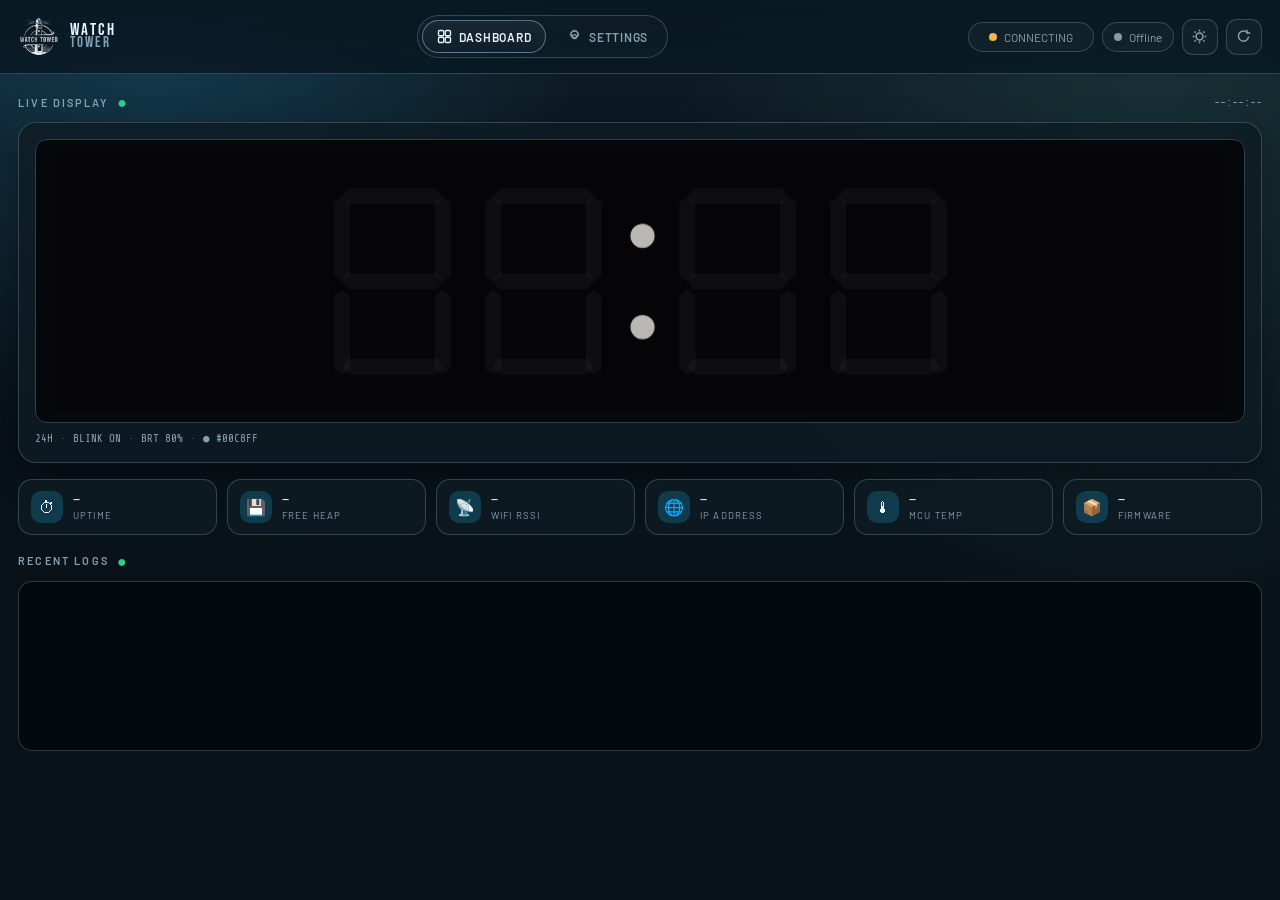
==== commit 3bd9c71b: "Added mcu temperature and link status" ====
--- a/spiffs_data/index.html
+++ b/spiffs_data/index.html
@@ -51,6 +51,10 @@
         </button>
       </nav>
       <div class="hdr-right">
+        <div class="conn-badge" id="conn-badge" title="Browser connection to device">
+          <span class="conn-dot" id="conn-dot"></span>
+          <span id="conn-label">CONNECTING</span>
+        </div>
         <div class="wbadge" id="wbadge">
           <span class="wdot" id="wdot"></span>
           <span id="wifi-label">Offline</span>
--- a/spiffs_data/style.css
+++ b/spiffs_data/style.css
@@ -209,6 +209,7 @@
   gap: 8px;
 }
 
+.conn-badge,
 .wbadge {
   display: inline-flex;
   align-items: center;
@@ -222,12 +223,19 @@
   max-width: 190px;
 }
 
+.conn-badge {
+  min-width: 126px;
+  justify-content: center;
+}
+
+.conn-badge span:last-child,
 .wbadge span:last-child {
   white-space: nowrap;
   overflow: hidden;
   text-overflow: ellipsis;
 }
 
+.conn-dot,
 .wdot {
   width: 8px;
   height: 8px;
@@ -236,15 +244,18 @@
   background: #8498a6;
 }
 
+.conn-dot.up,
 .wdot.up {
   background: var(--ok);
   box-shadow: 0 0 0 5px rgba(39, 209, 141, 0.15);
 }
 
+.conn-dot.down,
 .wdot.down {
   background: var(--err);
 }
 
+.conn-dot.pend,
 .wdot.pend {
   background: var(--warn);
   animation: pulse 1s infinite;
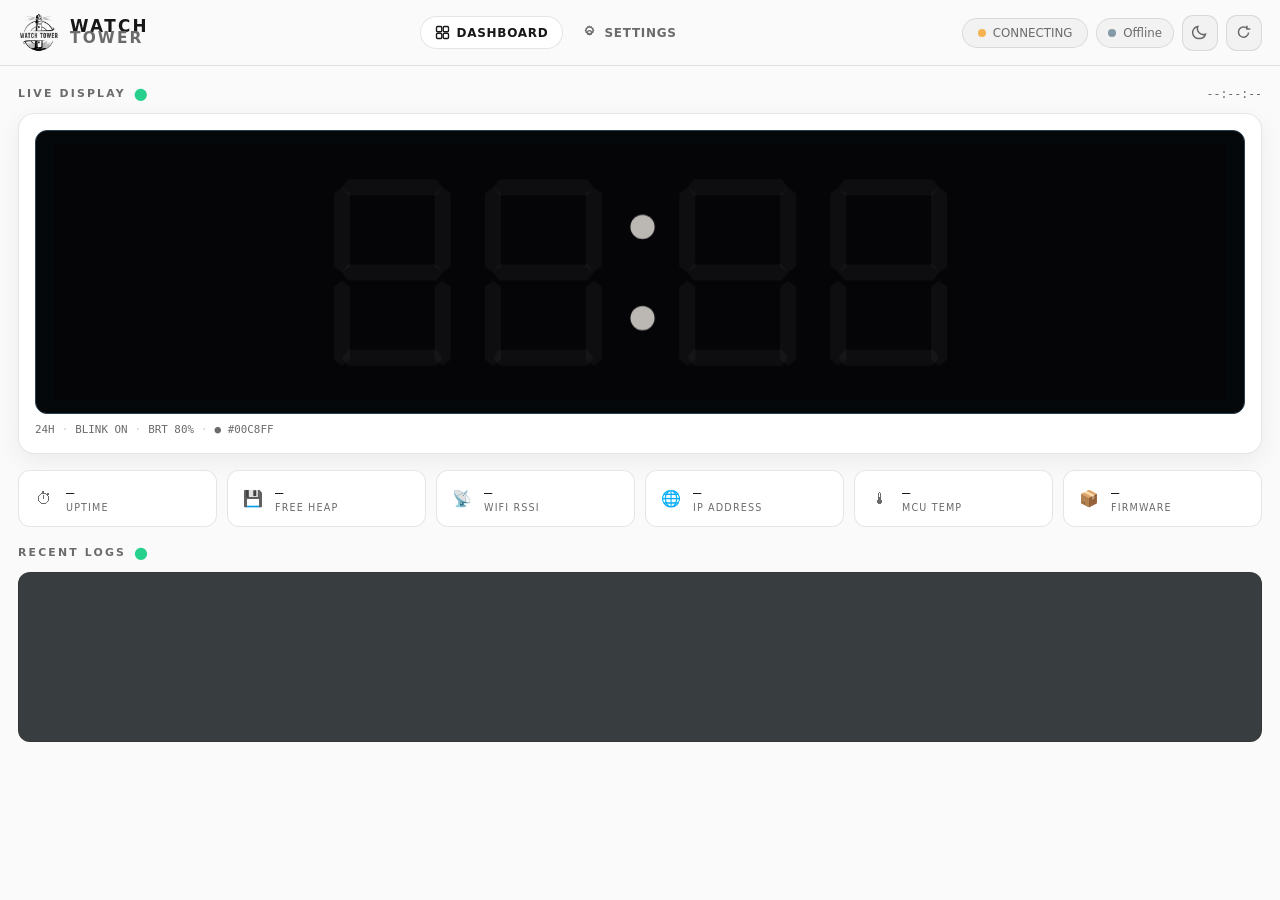
==== commit 09991594: "Enhance 1" ====
--- a/spiffs_data/index.html
+++ b/spiffs_data/index.html
@@ -7,10 +7,9 @@
       content="width=device-width,initial-scale=1.0,maximum-scale=1.0"
     />
     <title>WATCH TOWER</title>
-    <link rel="preconnect" href="https://fonts.googleapis.com" />
     <link
-      href="https://fonts.googleapis.com/css2?family=Bebas+Neue&family=Barlow:wght@300;400;500;600&family=Share+Tech+Mono&display=swap"
-      rel="stylesheet"
+      rel="icon"
+      href="data:image/svg+xml,%3Csvg xmlns='http://www.w3.org/2000/svg' viewBox='0 0 32 32'%3E%3Crect width='32' height='32' rx='7' fill='%23081218'/%3E%3Ccircle cx='16' cy='16' r='9' fill='none' stroke='%2324c2ff' stroke-width='2.5'/%3E%3Ccircle cx='16' cy='16' r='2.4' fill='%2324c2ff'/%3E%3C/svg%3E"
     />
     <link rel="stylesheet" href="style.css" />
   </head>
--- a/spiffs_data/style.css
+++ b/spiffs_data/style.css
@@ -5,44 +5,56 @@
 }
 
 :root {
-  --bg: #081218;
-  --bg-soft: #0f1d27;
-  --panel: rgba(14, 27, 36, 0.86);
-  --panel-strong: #0d1f2b;
-  --card: #122634;
-  --muted: #86a0b3;
-  --text: #e7f3ff;
-  --line: rgba(146, 181, 201, 0.28);
-  --line-strong: rgba(150, 205, 235, 0.5);
+  --bg: #0a0a0a;
+  --panel: #101010;
+  --panel-strong: #141414;
+  --card: #101010;
+  --muted: #8a8a8a;
+  --text: #ededed;
+  --line: rgba(255, 255, 255, 0.11);
+  --line-strong: rgba(255, 255, 255, 0.24);
+  /* Faint surface tints layered over --card/--panel — badges, ghost inputs,
+     hover/active states, and slider/switch/progress tracks. One place to
+     retune elevation for both themes instead of scattered rgba() literals. */
+  --surface-1: rgba(255, 255, 255, 0.03);
+  --surface-2: rgba(255, 255, 255, 0.05);
+  --surface-3: rgba(255, 255, 255, 0.08);
   --accent: #24c2ff;
-  --accent-soft: rgba(36, 194, 255, 0.2);
+  --accent-soft: rgba(36, 194, 255, 0.16);
   --ok: #27d18d;
   --warn: #f5b351;
   --err: #ff6f7c;
   --radius-sm: 10px;
-  --radius-md: 14px;
-  --radius-lg: 18px;
-  --shadow: 0 12px 34px rgba(0, 0, 0, 0.35);
-  --hdr-h: 74px;
-  --fn: "Barlow", sans-serif;
-  --fd: "Bebas Neue", sans-serif;
-  --fm: "Share Tech Mono", monospace;
+  --radius-md: 12px;
+  --radius-lg: 16px;
+  --shadow: 0 8px 24px rgba(0, 0, 0, 0.28);
+  --hdr-h: 66px;
+  --fn:
+    system-ui, -apple-system, "Segoe UI", Roboto, "Helvetica Neue", Arial,
+    sans-serif;
+  --fd:
+    system-ui, -apple-system, "Segoe UI", "Helvetica Neue", Arial, sans-serif;
+  --fm:
+    ui-monospace, "SF Mono", "Cascadia Mono", "Roboto Mono", Menlo, Consolas,
+    monospace;
   --ease: 0.2s ease;
 }
 
 [data-theme="light"] {
-  --bg: #dae7f0;
-  --bg-soft: #f5fbff;
-  --panel: rgba(251, 254, 255, 0.9);
-  --panel-strong: #f7fcff;
+  --bg: #fafafa;
+  --panel: #ffffff;
+  --panel-strong: #ffffff;
   --card: #ffffff;
-  --muted: #4d6678;
-  --text: #152835;
-  --line: rgba(58, 94, 116, 0.22);
-  --line-strong: rgba(34, 118, 164, 0.4);
+  --muted: #6b6b6b;
+  --text: #171717;
+  --line: rgba(0, 0, 0, 0.1);
+  --line-strong: rgba(0, 0, 0, 0.22);
+  --surface-1: rgba(0, 0, 0, 0.03);
+  --surface-2: rgba(0, 0, 0, 0.05);
+  --surface-3: rgba(0, 0, 0, 0.08);
   --accent: #007ebf;
-  --accent-soft: rgba(0, 126, 191, 0.15);
-  --shadow: 0 12px 30px rgba(15, 37, 54, 0.14);
+  --accent-soft: rgba(0, 126, 191, 0.12);
+  --shadow: 0 8px 24px rgba(0, 0, 0, 0.06);
 }
 
 html,
@@ -52,29 +64,7 @@
   overflow: hidden;
   color: var(--text);
   font-family: var(--fn);
-  background:
-    radial-gradient(
-      circle at 12% 2%,
-      rgba(42, 171, 235, 0.22),
-      transparent 30%
-    ),
-    radial-gradient(
-      circle at 90% 18%,
-      rgba(99, 221, 190, 0.12),
-      transparent 35%
-    ),
-    linear-gradient(180deg, var(--bg-soft) 0%, var(--bg) 42%);
-}
-
-[data-theme="light"] body {
-  background:
-    radial-gradient(circle at 5% 0%, rgba(0, 153, 222, 0.15), transparent 34%),
-    radial-gradient(
-      circle at 85% 12%,
-      rgba(19, 190, 150, 0.1),
-      transparent 36%
-    ),
-    linear-gradient(180deg, #f8fdff 0%, var(--bg) 50%);
+  background: var(--bg);
 }
 
 .mono {
@@ -101,20 +91,7 @@
   gap: 12px;
   padding: 10px 18px;
   border-bottom: 1px solid var(--line);
-  backdrop-filter: blur(8px);
-  background: linear-gradient(
-    180deg,
-    rgba(8, 24, 34, 0.94),
-    rgba(8, 24, 34, 0.82)
-  );
-}
-
-[data-theme="light"] #hdr {
-  background: linear-gradient(
-    180deg,
-    rgba(242, 250, 255, 0.95),
-    rgba(242, 250, 255, 0.83)
-  );
+  background: var(--bg);
 }
 
 .hdr-brand {
@@ -144,6 +121,7 @@
 .wm-a,
 .wm-b {
   font-family: var(--fd);
+  font-weight: 700;
   letter-spacing: 0.14em;
 }
 
@@ -160,12 +138,8 @@
 .hdr-nav {
   display: flex;
   align-items: center;
-  gap: 6px;
+  gap: 4px;
   margin: 0 auto;
-  padding: 4px;
-  border: 1px solid var(--line);
-  border-radius: 999px;
-  background: rgba(255, 255, 255, 0.02);
 }
 
 .nb {
@@ -192,15 +166,14 @@
   stroke-width: 1.8;
 }
 
-.nb:hover,
+.nb:hover {
+  color: var(--text);
+}
+
 .nb.active {
   color: var(--text);
-  border-color: var(--line-strong);
-  background: linear-gradient(
-    180deg,
-    rgba(255, 255, 255, 0.05),
-    rgba(255, 255, 255, 0.01)
-  );
+  background: var(--card);
+  border-color: var(--line);
 }
 
 .hdr-right {
@@ -219,7 +192,7 @@
   border-radius: 999px;
   border: 1px solid var(--line);
   color: var(--muted);
-  background: rgba(255, 255, 255, 0.03);
+  background: var(--surface-1);
   max-width: 190px;
 }
 
@@ -266,7 +239,7 @@
   height: 36px;
   border-radius: 11px;
   border: 1px solid var(--line);
-  background: rgba(255, 255, 255, 0.03);
+  background: var(--surface-1);
   color: var(--muted);
   display: grid;
   place-items: center;
@@ -382,6 +355,8 @@
 .disp-bezel canvas,
 .prev-frame canvas {
   display: block;
+  width: 100%;
+  height: auto;
 }
 
 .disp-bezel {
@@ -393,26 +368,6 @@
   background: #05080a;
 }
 
-.disp-bezel canvas,
-.prev-frame canvas {
-  width: 100%;
-  height: auto;
-  display: block;
-}
-
-.scanlines {
-  position: absolute;
-  inset: 0;
-  pointer-events: none;
-  background: repeating-linear-gradient(
-    0deg,
-    transparent,
-    transparent 2px,
-    rgba(0, 0, 0, 0.14) 2px,
-    rgba(0, 0, 0, 0.14) 4px
-  );
-}
-
 .disp-meta {
   display: flex;
   gap: 7px;
@@ -434,13 +389,13 @@
 }
 
 .scard {
-  background: var(--panel);
+  background: var(--card);
   border: 1px solid var(--line);
   border-radius: var(--radius-md);
-  padding: 11px 12px;
-  display: flex;
-  align-items: center;
-  gap: 10px;
+  padding: 13px 14px;
+  display: flex;
+  align-items: center;
+  gap: 11px;
   min-width: 0;
 }
 
@@ -449,16 +404,17 @@
 }
 
 .sc-ic {
-  width: 32px;
-  height: 32px;
-  border-radius: 10px;
+  width: 22px;
+  height: 22px;
   display: grid;
   place-items: center;
-  background: var(--accent-soft);
+  font-size: 1rem;
+  color: var(--muted);
+  flex-shrink: 0;
 }
 
 .sc-v {
-  font-size: 0.82rem;
+  font-size: 0.86rem;
   white-space: nowrap;
   overflow: hidden;
   text-overflow: ellipsis;
@@ -527,7 +483,7 @@
 .snb.active {
   color: var(--text);
   border-color: var(--line);
-  background: rgba(255, 255, 255, 0.04);
+  background: var(--surface-2);
 }
 
 .set-body {
@@ -552,7 +508,7 @@
   margin: 0 0 14px;
   padding-bottom: 11px;
   border-bottom: 1px solid var(--line);
-  font: 1.1rem/1 var(--fd);
+  font: 700 1.1rem/1 var(--fd);
   letter-spacing: 0.09em;
 }
 
@@ -593,7 +549,7 @@
 .rtrack {
   height: 5px;
   border-radius: 999px;
-  background: rgba(255, 255, 255, 0.08);
+  background: var(--surface-3);
   overflow: hidden;
 }
 
@@ -690,7 +646,7 @@
   flex: 1;
   height: 6px;
   border-radius: 999px;
-  background: rgba(255, 255, 255, 0.08);
+  background: var(--surface-3);
   overflow: hidden;
 }
 
@@ -729,17 +685,13 @@
 .pi-del {
   border-radius: 999px;
   border: 1px solid var(--line);
-  background: rgba(255, 255, 255, 0.03);
+  background: var(--surface-1);
   color: var(--muted);
   font-family: var(--fn);
+  padding: 6px 11px;
+  font-size: 0.72rem;
   cursor: pointer;
   transition: all var(--ease);
-}
-
-.lfb,
-.bsm {
-  padding: 6px 11px;
-  font-size: 0.72rem;
 }
 
 .lfb.active,
@@ -870,7 +822,7 @@
   width: 100%;
   border: 1px solid var(--line);
   border-radius: var(--radius-sm);
-  background: rgba(255, 255, 255, 0.03);
+  background: var(--surface-1);
   color: var(--text);
   padding: 9px 11px;
   font: 0.82rem/1 var(--fn);
@@ -912,10 +864,10 @@
       90deg,
       var(--accent) 0%,
       var(--accent) var(--pct, 80%),
-      rgba(255, 255, 255, 0.08) var(--pct, 80%),
-      rgba(255, 255, 255, 0.08) 100%
+      var(--surface-3) var(--pct, 80%),
+      var(--surface-3) 100%
     );
-  box-shadow: inset 0 0 0 1px rgba(255, 255, 255, 0.03);
+  box-shadow: inset 0 0 0 1px var(--surface-1);
   outline: none;
 }
 
@@ -1005,7 +957,7 @@
   width: 21px;
   height: 21px;
   border-radius: 999px;
-  border: 2px solid transparent;
+  border: 2px solid var(--line);
   cursor: pointer;
   transition:
     transform var(--ease),
@@ -1036,18 +988,16 @@
   font-size: 0.82rem;
 }
 
-.sww,
 .swt {
   width: 38px;
   height: 21px;
   border-radius: 999px;
-  background: rgba(255, 255, 255, 0.08);
+  background: var(--surface-3);
   border: 1px solid var(--line);
   position: relative;
   flex-shrink: 0;
 }
 
-.sww .swk,
 .swt .swk {
   position: absolute;
   top: 2px;
@@ -1081,7 +1031,7 @@
   border: 1px solid var(--line);
   border-radius: 999px;
   padding: 4px;
-  background: rgba(255, 255, 255, 0.02);
+  background: var(--surface-1);
 }
 
 .sgb {
@@ -1099,7 +1049,7 @@
 .sgb.active,
 .sgb:hover {
   color: var(--text);
-  background: rgba(255, 255, 255, 0.06);
+  background: var(--surface-2);
   border-color: var(--line);
 }
 
@@ -1138,7 +1088,7 @@
   border: 2px solid var(--line-strong);
   overflow: hidden;
   position: relative;
-  background: rgba(255, 255, 255, 0.05);
+  background: var(--surface-2);
 }
 
 .batt-fill {
@@ -1183,7 +1133,7 @@
   border: 1px solid var(--line);
   border-radius: 10px;
   padding: 8px 10px;
-  background: rgba(255, 255, 255, 0.03);
+  background: var(--surface-1);
 }
 
 .bsv {
@@ -1301,7 +1251,7 @@
   border: 1px solid var(--line);
   border-radius: 10px;
   padding: 9px 10px;
-  background: rgba(255, 255, 255, 0.03);
+  background: var(--surface-1);
   display: flex;
   align-items: center;
   gap: 8px;
@@ -1334,21 +1284,14 @@
   border-color: rgba(39, 209, 141, 0.55);
 }
 
-.pi-del,
-.bpri,
-.bghost {
-  padding: 6px 11px;
-  font-size: 0.74rem;
-}
-
 .bpri {
   color: #fff;
-  border-color: rgba(36, 194, 255, 0.5);
-  background: linear-gradient(180deg, #1797cd, #0a79a8);
+  border-color: var(--accent);
+  background: var(--accent);
 }
 
 .bpri:hover {
-  filter: brightness(1.07);
+  filter: brightness(1.1);
 }
 
 .bghost:hover {
@@ -1510,3 +1453,39 @@
     flex-wrap: wrap;
   }
 }
+
+@media (max-width: 480px) {
+  #hdr {
+    padding: 8px 12px;
+    gap: 8px;
+  }
+
+  .hdr-right {
+    gap: 6px;
+  }
+
+  .conn-badge,
+  .wbadge {
+    min-width: 0;
+    max-width: 88px;
+    padding: 6px 8px;
+    font-size: 0.68rem;
+  }
+
+  .icn-btn {
+    width: 40px;
+    height: 40px;
+  }
+
+  .stat-grid {
+    grid-template-columns: repeat(2, minmax(0, 1fr));
+  }
+
+  .disp-meta {
+    gap: 5px;
+  }
+
+  .batt-body {
+    width: 100%;
+  }
+}
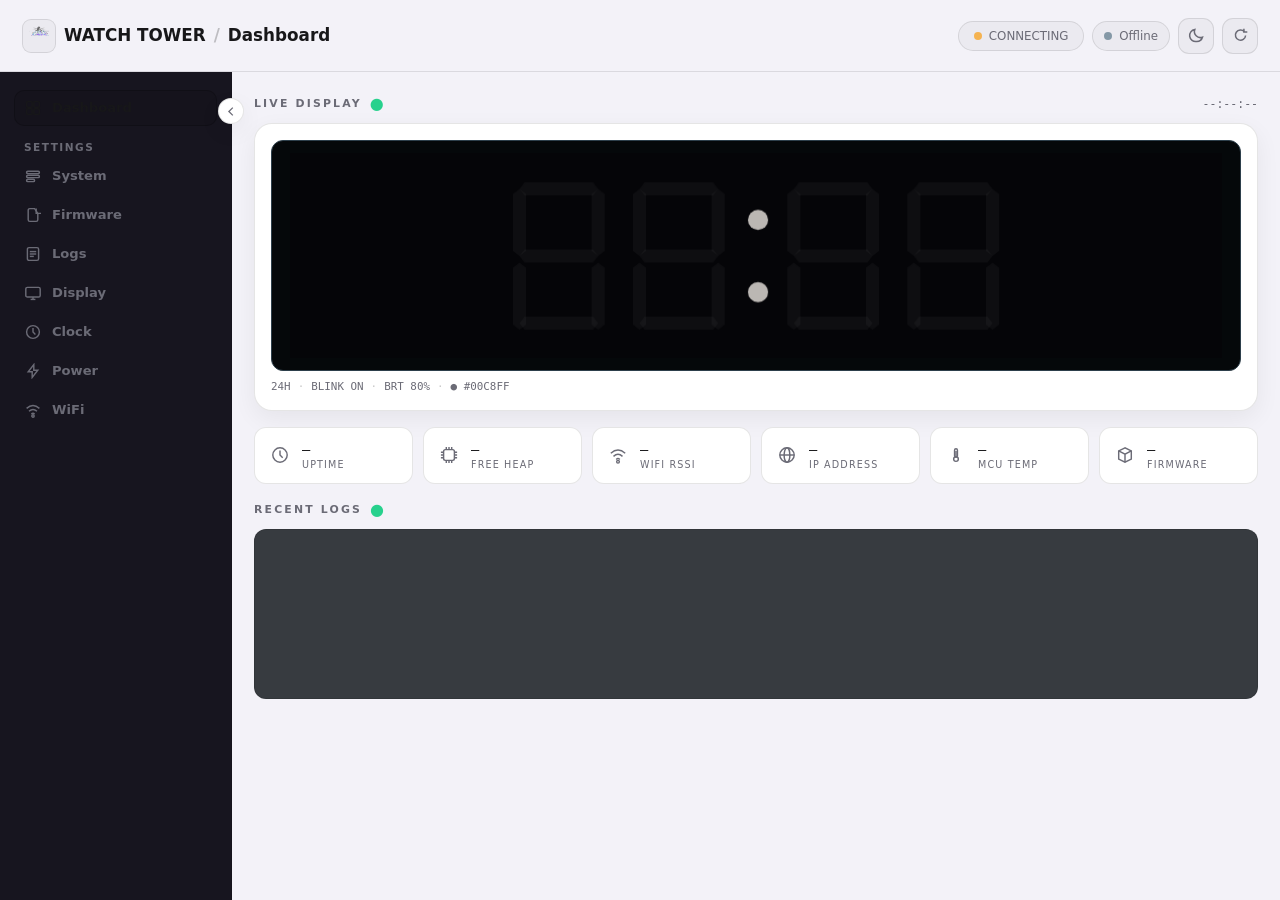
==== commit 52a99436: "Enhance 2" ====
--- a/spiffs_data/index.html
+++ b/spiffs_data/index.html
@@ -1,915 +1,1098 @@
 <!doctype html>
 <html lang="en" data-theme="dark">
-  <head>
-    <meta charset="UTF-8" />
-    <meta
-      name="viewport"
-      content="width=device-width,initial-scale=1.0,maximum-scale=1.0"
-    />
-    <title>WATCH TOWER</title>
-    <link
-      rel="icon"
-      href="data:image/svg+xml,%3Csvg xmlns='http://www.w3.org/2000/svg' viewBox='0 0 32 32'%3E%3Crect width='32' height='32' rx='7' fill='%23081218'/%3E%3Ccircle cx='16' cy='16' r='9' fill='none' stroke='%2324c2ff' stroke-width='2.5'/%3E%3Ccircle cx='16' cy='16' r='2.4' fill='%2324c2ff'/%3E%3C/svg%3E"
-    />
-    <link rel="stylesheet" href="style.css" />
-  </head>
-  <body>
-    <header id="hdr">
-      <div class="hdr-brand">
-        <img
-          class="hdr-logo"
-          src="[data-uri]"
-          alt="Watch Tower"
+    <head>
+        <meta charset="UTF-8" />
+        <meta name="viewport" content="width=device-width,initial-scale=1.0,maximum-scale=1.0" />
+        <title>WATCH TOWER</title>
+        <link
+            rel="icon"
+            href="data:image/svg+xml,%3Csvg xmlns='http://www.w3.org/2000/svg' viewBox='0 0 32 32'%3E%3Crect width='32' height='32' rx='7' fill='%23081218'/%3E%3Ccircle cx='16' cy='16' r='9' fill='none' stroke='%2324c2ff' stroke-width='2.5'/%3E%3Ccircle cx='16' cy='16' r='2.4' fill='%2324c2ff'/%3E%3C/svg%3E"
         />
-        <div class="hdr-wordmark">
-          <span class="wm-a">WATCH</span><span class="wm-b">TOWER</span>
+        <link rel="stylesheet" href="style.css" />
+    </head>
+    <body>
+        <div class="app-shell">
+            <header class="topbar" id="hdr">
+                <div class="tb-crumb">
+                    <button class="tb-home" onclick="showPage('dashboard')" title="Go to Dashboard">
+                        <img
+                            class="tb-logo"
+                            src="[data-uri]"
+                            alt="Watch Tower"
+                        />
+                    </button>
+                    <div class="tb-wordmark">WATCH TOWER</div>
+                    <span class="tb-sep">/</span>
+                    <span class="tb-current" id="tb-current">Dashboard</span>
+                </div>
+                <div class="tb-right">
+                    <div class="conn-badge" id="conn-badge" title="Browser connection to device">
+                        <span class="conn-dot" id="conn-dot"></span>
+                        <span id="conn-label">CONNECTING</span>
+                    </div>
+                    <div class="wbadge" id="wbadge">
+                        <span class="wdot" id="wdot"></span>
+                        <span id="wifi-label">Offline</span>
+                    </div>
+                    <button class="icn-btn" onclick="toggleTheme()" title="Toggle theme">
+                        <svg class="sun-ic" viewBox="0 0 20 20">
+                            <circle cx="10" cy="10" r="4" />
+                            <path
+                                d="M10 2v2M10 16v2M2 10h2M16 10h2M4.1 4.1l1.4 1.4M14.5 14.5l1.4 1.4M4.1 15.9l1.4-1.4M14.5 5.5l1.4-1.4"
+                            />
+                        </svg>
+                        <svg class="moon-ic" viewBox="0 0 20 20">
+                            <path d="M17 12A7 7 0 0 1 8 3 7 7 0 0 0 10 17a7 7 0 0 0 7-5z" />
+                        </svg>
+                    </button>
+                    <button class="icn-btn" onclick="doRefresh()" title="Refresh data">
+                        <svg viewBox="0 0 20 20">
+                            <path
+                                d="M14.5 5.5A6 6 0 1 0 16 10"
+                                fill="none"
+                                stroke="currentColor"
+                                stroke-width="1.8"
+                            />
+                            <polyline
+                                points="14,2 14,6 18,6"
+                                fill="none"
+                                stroke="currentColor"
+                                stroke-width="1.8"
+                            />
+                        </svg>
+                    </button>
+                </div>
+            </header>
+
+            <div class="body-row">
+                <aside class="sidebar" id="sidebar">
+                    <button
+                        class="sb-toggle"
+                        id="sb-toggle"
+                        onclick="toggleSidebar()"
+                        title="Collapse sidebar"
+                    >
+                        <svg viewBox="0 0 20 20">
+                            <polyline points="12,4 6,10 12,16" />
+                        </svg>
+                    </button>
+                    <div class="sb-scroll">
+                        <nav class="sb-nav">
+                            <button
+                                class="nb active"
+                                data-page="dashboard"
+                                title="Dashboard"
+                                onclick="showPage('dashboard')"
+                            >
+                                <svg viewBox="0 0 20 20">
+                                    <rect x="2" y="2" width="7" height="7" rx="1.5" />
+                                    <rect x="11" y="2" width="7" height="7" rx="1.5" />
+                                    <rect x="2" y="11" width="7" height="7" rx="1.5" />
+                                    <rect x="11" y="11" width="7" height="7" rx="1.5" />
+                                </svg>
+                                <span>Dashboard</span>
+                            </button>
+
+                            <div class="sb-label">Settings</div>
+
+                            <button
+                                class="snb active"
+                                data-s="sys"
+                                title="System"
+                                onclick="
+                                    showPage('settings');
+                                    showSec('sys');
+                                "
+                            >
+                                <svg viewBox="0 0 20 20">
+                                    <rect x="2" y="4" width="16" height="3" rx="1.5" />
+                                    <rect x="2" y="9" width="16" height="3" rx="1.5" />
+                                    <rect x="2" y="14" width="10" height="3" rx="1.5" />
+                                </svg>
+                                <span>System</span>
+                            </button>
+                            <button
+                                class="snb"
+                                data-s="fw"
+                                title="Firmware"
+                                onclick="
+                                    showPage('settings');
+                                    showSec('fw');
+                                "
+                            >
+                                <svg viewBox="0 0 20 20">
+                                    <path
+                                        d="M12 2H6a2 2 0 0 0-2 2v12a2 2 0 0 0 2 2h8a2 2 0 0 0 2-2V8z"
+                                    />
+                                    <polyline points="14,2 14,8 20,8" />
+                                </svg>
+                                <span>Firmware</span>
+                            </button>
+                            <button
+                                class="snb"
+                                data-s="logs"
+                                title="Logs"
+                                onclick="
+                                    showPage('settings');
+                                    showSec('logs');
+                                "
+                            >
+                                <svg viewBox="0 0 20 20">
+                                    <rect x="3" y="2" width="14" height="16" rx="2" />
+                                    <line x1="6" y1="7" x2="14" y2="7" />
+                                    <line x1="6" y1="10" x2="14" y2="10" />
+                                    <line x1="6" y1="13" x2="11" y2="13" />
+                                </svg>
+                                <span>Logs</span>
+                            </button>
+                            <button
+                                class="snb"
+                                data-s="display"
+                                title="Display"
+                                onclick="
+                                    showPage('settings');
+                                    showSec('display');
+                                "
+                            >
+                                <svg viewBox="0 0 20 20">
+                                    <rect x="1" y="3" width="18" height="12" rx="2" />
+                                    <line x1="7" y1="18" x2="13" y2="18" />
+                                    <line x1="10" y1="15" x2="10" y2="18" />
+                                </svg>
+                                <span>Display</span>
+                            </button>
+                            <button
+                                class="snb"
+                                data-s="clock"
+                                title="Clock"
+                                onclick="
+                                    showPage('settings');
+                                    showSec('clock');
+                                "
+                            >
+                                <svg viewBox="0 0 20 20">
+                                    <circle cx="10" cy="10" r="8" />
+                                    <polyline points="10,5 10,10 13,13" />
+                                </svg>
+                                <span>Clock</span>
+                            </button>
+                            <button
+                                class="snb"
+                                data-s="power"
+                                title="Power"
+                                onclick="
+                                    showPage('settings');
+                                    showSec('power');
+                                "
+                            >
+                                <svg viewBox="0 0 20 20"><path d="M11 2v7h5L9 18v-7H4z" /></svg>
+                                <span>Power</span>
+                            </button>
+                            <button
+                                class="snb"
+                                data-s="wifi"
+                                title="WiFi"
+                                onclick="
+                                    showPage('settings');
+                                    showSec('wifi');
+                                "
+                            >
+                                <svg viewBox="0 0 20 20">
+                                    <path d="M2 8Q10 1 18 8" />
+                                    <path d="M5 11.5Q10 7 15 11.5" />
+                                    <path d="M8 15Q10 13 12 15" />
+                                    <circle cx="10" cy="17.5" r="1.5" />
+                                </svg>
+                                <span>WiFi</span>
+                            </button>
+                        </nav>
+                    </div>
+                </aside>
+
+                <main id="main">
+                    <!-- DASHBOARD -->
+                    <div class="page active" id="pg-dashboard">
+                        <section class="disp-section">
+                            <div class="sec-hdr">
+                                <span class="sec-lbl">LIVE DISPLAY</span>
+                                <span class="live-pip">&#9679;</span>
+                                <span id="live-time" class="mono sec-ts">--:--:--</span>
+                            </div>
+                            <div class="disp-card">
+                                <div class="disp-bezel">
+                                    <canvas id="vd-canvas" width="500" height="110"></canvas>
+                                </div>
+                                <div class="disp-meta">
+                                    <span id="dinfo-fmt">24H</span>
+                                    <span class="dm-sep">&#183;</span>
+                                    <span id="dinfo-blink">BLINK ON</span>
+                                    <span class="dm-sep">&#183;</span>
+                                    <span id="dinfo-brt">BRT 80%</span>
+                                    <span class="dm-sep">&#183;</span>
+                                    <span id="dinfo-color">&#9679; #00C8FF</span>
+                                </div>
+                            </div>
+                        </section>
+
+                        <section class="stat-grid">
+                            <div class="scard">
+                                <span class="sc-ic">
+                                    <svg viewBox="0 0 20 20">
+                                        <circle cx="10" cy="10" r="8" />
+                                        <polyline points="10,5 10,10 13,13" />
+                                    </svg>
+                                </span>
+                                <div>
+                                    <div class="sc-v mono" id="d-uptime">&#8212;</div>
+                                    <div class="sc-l">UPTIME</div>
+                                </div>
+                            </div>
+                            <div class="scard">
+                                <span class="sc-ic">
+                                    <svg viewBox="0 0 20 20">
+                                        <rect x="4" y="4" width="12" height="12" rx="2" />
+                                        <path
+                                            d="M7 4V1M10 4V1M13 4V1M7 19v-3M10 19v-3M13 19v-3M4 7H1M4 10H1M4 13H1M19 7h-3M19 10h-3M19 13h-3"
+                                        />
+                                    </svg>
+                                </span>
+                                <div>
+                                    <div class="sc-v mono" id="d-heap">&#8212;</div>
+                                    <div class="sc-l">FREE HEAP</div>
+                                </div>
+                            </div>
+                            <div class="scard">
+                                <span class="sc-ic">
+                                    <svg viewBox="0 0 20 20">
+                                        <path d="M2 8Q10 1 18 8" />
+                                        <path d="M5 11.5Q10 7 15 11.5" />
+                                        <path d="M8 15Q10 13 12 15" />
+                                        <circle cx="10" cy="17.5" r="1.5" />
+                                    </svg>
+                                </span>
+                                <div>
+                                    <div class="sc-v mono" id="d-rssi">&#8212;</div>
+                                    <div class="sc-l">WIFI RSSI</div>
+                                </div>
+                            </div>
+                            <div class="scard">
+                                <span class="sc-ic">
+                                    <svg viewBox="0 0 20 20">
+                                        <circle cx="10" cy="10" r="8" />
+                                        <ellipse cx="10" cy="10" rx="3.2" ry="8" />
+                                        <line x1="2" y1="10" x2="18" y2="10" />
+                                    </svg>
+                                </span>
+                                <div>
+                                    <div class="sc-v mono" id="d-ip">&#8212;</div>
+                                    <div class="sc-l">IP ADDRESS</div>
+                                </div>
+                            </div>
+                            <div class="scard">
+                                <span class="sc-ic">
+                                    <svg viewBox="0 0 20 20">
+                                        <rect x="8.4" y="3" width="3.2" height="9.5" rx="1.6" />
+                                        <circle cx="10" cy="14.5" r="2.6" />
+                                        <line x1="10" y1="5.5" x2="10" y2="11.5" />
+                                    </svg>
+                                </span>
+                                <div>
+                                    <div class="sc-v mono" id="d-temp">&#8212;</div>
+                                    <div class="sc-l">MCU TEMP</div>
+                                </div>
+                            </div>
+                            <div class="scard">
+                                <span class="sc-ic">
+                                    <svg viewBox="0 0 20 20">
+                                        <path d="M10 2 3 5.5v9L10 18l7-3.5v-9z" />
+                                        <path d="M3 5.5 10 9l7-3.5M10 9v9" />
+                                    </svg>
+                                </span>
+                                <div>
+                                    <div class="sc-v mono" id="d-fw">&#8212;</div>
+                                    <div class="sc-l">FIRMWARE</div>
+                                </div>
+                            </div>
+                        </section>
+
+                        <section>
+                            <div class="sec-hdr">
+                                <span class="sec-lbl">RECENT LOGS</span
+                                ><span class="live-pip">&#9679;</span>
+                            </div>
+                            <div class="log-mini" id="dash-logs"></div>
+                        </section>
+                    </div>
+
+                    <!-- SETTINGS -->
+                    <div class="page" id="pg-settings">
+                        <div class="set-body">
+                            <!-- SYSTEM -->
+                            <div class="spane active" id="sec-sys">
+                                <h2>System Status</h2>
+                                <div class="rbar-grid">
+                                    <div class="rcard">
+                                        <div class="rrow">
+                                            <span>CPU</span
+                                            ><span class="mono" id="cpu-pct">0%</span>
+                                        </div>
+                                        <div class="rtrack">
+                                            <div class="rfill cpu" id="cpu-bar"></div>
+                                        </div>
+                                    </div>
+                                    <div class="rcard">
+                                        <div class="rrow">
+                                            <span>RAM</span
+                                            ><span class="mono" id="ram-pct">0%</span>
+                                        </div>
+                                        <div class="rtrack">
+                                            <div class="rfill ram" id="ram-bar"></div>
+                                        </div>
+                                    </div>
+                                    <div class="rcard">
+                                        <div class="rrow">
+                                            <span>Flash</span
+                                            ><span class="mono" id="flash-pct">0%</span>
+                                        </div>
+                                        <div class="rtrack">
+                                            <div class="rfill fla" id="flash-bar"></div>
+                                        </div>
+                                    </div>
+                                    <div class="rcard">
+                                        <div class="rrow">
+                                            <span>SPIFFS</span
+                                            ><span class="mono" id="spiffs-pct">0%</span>
+                                        </div>
+                                        <div class="rtrack">
+                                            <div class="rfill spi" id="spiffs-bar"></div>
+                                        </div>
+                                    </div>
+                                </div>
+                                <table class="itbl">
+                                    <tr>
+                                        <td>Chip Model</td>
+                                        <td class="mono" id="i-chip">&#8212;</td>
+                                    </tr>
+                                    <tr>
+                                        <td>CPU Cores</td>
+                                        <td class="mono" id="i-cores">&#8212;</td>
+                                    </tr>
+                                    <tr>
+                                        <td>CPU Frequency</td>
+                                        <td class="mono" id="i-freq">&#8212;</td>
+                                    </tr>
+                                    <tr>
+                                        <td>Flash Size</td>
+                                        <td class="mono" id="i-flash">&#8212;</td>
+                                    </tr>
+                                    <tr>
+                                        <td>Free Heap</td>
+                                        <td class="mono" id="i-heap">&#8212;</td>
+                                    </tr>
+                                    <tr>
+                                        <td>Min Free Heap</td>
+                                        <td class="mono" id="i-minheap">&#8212;</td>
+                                    </tr>
+                                    <tr>
+                                        <td>Uptime</td>
+                                        <td class="mono" id="i-uptime">&#8212;</td>
+                                    </tr>
+                                    <tr>
+                                        <td>Temperature</td>
+                                        <td class="mono" id="i-temp">&#8212;</td>
+                                    </tr>
+                                    <tr>
+                                        <td>Reset Reason</td>
+                                        <td class="mono" id="i-reset">&#8212;</td>
+                                    </tr>
+                                </table>
+                                <div class="disp-actions" style="margin-top: 18px">
+                                    <button class="bghost" onclick="rebootDevice()">
+                                        Reboot Device
+                                    </button>
+                                </div>
+                            </div>
+
+                            <!-- FIRMWARE -->
+                            <div class="spane" id="sec-fw">
+                                <h2>Firmware &amp; OTA</h2>
+                                <table class="itbl" style="margin-bottom: 18px">
+                                    <tr>
+                                        <td>Version</td>
+                                        <td class="mono" id="fw-ver">&#8212;</td>
+                                    </tr>
+                                    <tr>
+                                        <td>Build Date</td>
+                                        <td class="mono" id="fw-date">&#8212;</td>
+                                    </tr>
+                                    <tr>
+                                        <td>IDF Version</td>
+                                        <td class="mono" id="fw-idf">&#8212;</td>
+                                    </tr>
+                                    <tr>
+                                        <td>Active Slot</td>
+                                        <td class="mono" id="fw-slot">&#8212;</td>
+                                    </tr>
+                                    <tr>
+                                        <td>App0 State</td>
+                                        <td class="mono" id="fw-app0">&#8212;</td>
+                                    </tr>
+                                    <tr>
+                                        <td>App1 State</td>
+                                        <td class="mono" id="fw-app1">&#8212;</td>
+                                    </tr>
+                                    <tr>
+                                        <td>SPIFFS Used</td>
+                                        <td class="mono" id="fw-spiffs">&#8212;</td>
+                                    </tr>
+                                </table>
+                                <div class="ucard">
+                                    <div class="uc-title">
+                                        <svg viewBox="0 0 20 20">
+                                            <path
+                                                d="M14.5 5.5A6 6 0 1 0 16 10"
+                                                fill="none"
+                                                stroke="currentColor"
+                                                stroke-width="1.8"
+                                            />
+                                            <polyline
+                                                points="14,2 14,6 18,6"
+                                                fill="none"
+                                                stroke="currentColor"
+                                                stroke-width="1.8"
+                                            />
+                                        </svg>
+                                        <span>Firmware Update (.bin)</span>
+                                    </div>
+                                    <div
+                                        class="dz"
+                                        id="fw-dz"
+                                        onclick="document.getElementById('fw-inp').click()"
+                                    >
+                                        <svg
+                                            viewBox="0 0 24 24"
+                                            width="28"
+                                            height="28"
+                                            fill="none"
+                                            stroke="currentColor"
+                                            stroke-width="1.8"
+                                        >
+                                            <polyline points="16,16 12,12 8,16" />
+                                            <line x1="12" y1="12" x2="12" y2="21" />
+                                            <path d="M20.4 15.6A9 9 0 1 0 3.6 15.6" />
+                                        </svg>
+                                        <span>Drop <code>.bin</code> or click to browse</span>
+                                        <input
+                                            type="file"
+                                            id="fw-inp"
+                                            accept=".bin"
+                                            hidden
+                                            onchange="uploadFW(this.files[0])"
+                                        />
+                                    </div>
+                                    <div class="prog hidden" id="fw-prog">
+                                        <div class="pb"><div class="pf" id="fw-fill"></div></div>
+                                        <span class="mono" id="fw-pct">0%</span>
+                                    </div>
+                                    <p class="uc-warn">
+                                        <svg viewBox="0 0 20 20">
+                                            <path d="M10 3 18 17H2z" />
+                                            <line x1="10" y1="8" x2="10" y2="12" />
+                                            <circle
+                                                cx="10"
+                                                cy="14.5"
+                                                r="0.9"
+                                                fill="currentColor"
+                                                stroke="none"
+                                            />
+                                        </svg>
+                                        <span>Device restarts after update</span>
+                                    </p>
+                                </div>
+                                <div class="ucard">
+                                    <div class="uc-title">
+                                        <svg viewBox="0 0 20 20">
+                                            <circle cx="10" cy="10" r="8" />
+                                            <ellipse cx="10" cy="10" rx="3.2" ry="8" />
+                                            <line x1="2" y1="10" x2="18" y2="10" />
+                                        </svg>
+                                        <span>Web App Update</span>
+                                    </div>
+                                    <div
+                                        class="dz"
+                                        id="wa-dz"
+                                        onclick="document.getElementById('wa-inp').click()"
+                                    >
+                                        <svg
+                                            viewBox="0 0 24 24"
+                                            width="28"
+                                            height="28"
+                                            fill="none"
+                                            stroke="currentColor"
+                                            stroke-width="1.8"
+                                        >
+                                            <polyline points="16,16 12,12 8,16" />
+                                            <line x1="12" y1="12" x2="12" y2="21" />
+                                            <path d="M20.4 15.6A9 9 0 1 0 3.6 15.6" />
+                                        </svg>
+                                        <span
+                                            >Drop <code>.html / .css / .js</code> or click to
+                                            browse</span
+                                        >
+                                        <input
+                                            type="file"
+                                            id="wa-inp"
+                                            accept=".html,.css,.js,.bin"
+                                            hidden
+                                            onchange="uploadWA(this.files[0])"
+                                        />
+                                    </div>
+                                    <div class="prog hidden" id="wa-prog">
+                                        <div class="pb"><div class="pf" id="wa-fill"></div></div>
+                                        <span class="mono" id="wa-pct">0%</span>
+                                    </div>
+                                </div>
+                            </div>
+
+                            <!-- LOGS -->
+                            <div class="spane" id="sec-logs">
+                                <h2>System Logs <span class="live-pip">&#9679;</span></h2>
+                                <div class="log-tb">
+                                    <div class="lf-row">
+                                        <button
+                                            class="lfb active"
+                                            data-lv="ALL"
+                                            onclick="setLogFilter('ALL')"
+                                        >
+                                            ALL
+                                        </button>
+                                        <button
+                                            class="lfb"
+                                            data-lv="ERROR"
+                                            onclick="setLogFilter('ERROR')"
+                                        >
+                                            ERR
+                                        </button>
+                                        <button
+                                            class="lfb"
+                                            data-lv="WARN"
+                                            onclick="setLogFilter('WARN')"
+                                        >
+                                            WRN
+                                        </button>
+                                        <button
+                                            class="lfb"
+                                            data-lv="INFO"
+                                            onclick="setLogFilter('INFO')"
+                                        >
+                                            INF
+                                        </button>
+                                        <button
+                                            class="lfb"
+                                            data-lv="DEBUG"
+                                            onclick="setLogFilter('DEBUG')"
+                                        >
+                                            DBG
+                                        </button>
+                                    </div>
+                                    <div class="la-row">
+                                        <label class="swl"
+                                            ><input type="checkbox" id="log-as" checked /><span
+                                                class="swt"
+                                                ><span class="swk"></span></span
+                                            ><span>Auto-scroll</span></label
+                                        >
+                                        <button class="bsm" onclick="clearLogs()">Clear</button>
+                                        <button class="bsm" onclick="exportLogs()">
+                                            &#8595; Export
+                                        </button>
+                                    </div>
+                                </div>
+                                <div class="log-viewer" id="log-viewer"></div>
+                                <div class="log-ft">
+                                    <span id="log-count">0 entries</span
+                                    ><span id="log-ts">&#8212;</span>
+                                </div>
+                            </div>
+
+                            <!-- DISPLAY -->
+                            <div class="spane" id="sec-display">
+                                <h2>Display Settings</h2>
+                                <div class="dp-layout">
+                                    <div class="dp-ctrls">
+                                        <div class="fg">
+                                            <label>Display Mode</label>
+                                            <select id="dp-mode" onchange="onDispChange()">
+                                                <option value="time">Clock</option>
+                                                <option value="number">Number</option>
+                                                <option value="text">Text</option>
+                                            </select>
+                                        </div>
+                                        <div class="fg" id="dp-value-wrap">
+                                            <label>Number Value</label>
+                                            <input
+                                                type="number"
+                                                id="dp-value"
+                                                min="0"
+                                                max="9999"
+                                                value="1234"
+                                                oninput="onDispChange()"
+                                            />
+                                        </div>
+                                        <div class="fg" id="dp-text-wrap">
+                                            <label>Display Text</label>
+                                            <input
+                                                type="text"
+                                                id="dp-text"
+                                                maxlength="4"
+                                                value="HELO"
+                                                oninput="
+                                                    this.value = this.value
+                                                        .toUpperCase()
+                                                        .replace(/[^A-Z0-9 _-]/g, '')
+                                                        .slice(0, 4);
+                                                    onDispChange();
+                                                "
+                                            />
+                                        </div>
+                                        <div class="fg">
+                                            <label>Display Color</label>
+                                            <div class="clr-row">
+                                                <input
+                                                    type="color"
+                                                    id="dp-color"
+                                                    value="#00c8ff"
+                                                    oninput="onDispChange()"
+                                                />
+                                                <div class="swatches">
+                                                    <div
+                                                        class="sw"
+                                                        style="background: #00c8ff"
+                                                        onclick="pickColor('#00c8ff')"
+                                                    ></div>
+                                                    <div
+                                                        class="sw"
+                                                        style="background: #00ff99"
+                                                        onclick="pickColor('#00ff99')"
+                                                    ></div>
+                                                    <div
+                                                        class="sw"
+                                                        style="background: #ff8c00"
+                                                        onclick="pickColor('#ff8c00')"
+                                                    ></div>
+                                                    <div
+                                                        class="sw"
+                                                        style="background: #ffffff"
+                                                        onclick="pickColor('#ffffff')"
+                                                    ></div>
+                                                    <div
+                                                        class="sw"
+                                                        style="background: #ff3860"
+                                                        onclick="pickColor('#ff3860')"
+                                                    ></div>
+                                                    <div
+                                                        class="sw"
+                                                        style="background: #ffdd57"
+                                                        onclick="pickColor('#ffdd57')"
+                                                    ></div>
+                                                    <div
+                                                        class="sw"
+                                                        style="background: #b48eff"
+                                                        onclick="pickColor('#b48eff')"
+                                                    ></div>
+                                                    <div
+                                                        class="sw"
+                                                        style="background: #c0c0c0"
+                                                        onclick="pickColor('#c0c0c0')"
+                                                    ></div>
+                                                </div>
+                                            </div>
+                                        </div>
+                                        <div class="fg">
+                                            <label
+                                                >Brightness
+                                                <span class="pill" id="brt-val">80%</span></label
+                                            >
+                                            <div class="brt-row">
+                                                <span class="brt-mark mono">MIN</span>
+                                                <input
+                                                    type="range"
+                                                    class="slider slider-brt"
+                                                    id="dp-brt"
+                                                    min="0"
+                                                    max="100"
+                                                    step="1"
+                                                    value="80"
+                                                    oninput="onDispChange()"
+                                                />
+                                                <span class="brt-mark mono">MAX</span>
+                                            </div>
+                                        </div>
+                                        <div class="fg">
+                                            <label>Effects</label>
+                                            <div class="swl-list">
+                                                <label class="swl"
+                                                    ><input
+                                                        type="checkbox"
+                                                        id="dp-blink"
+                                                        checked
+                                                        onchange="onDispChange()"
+                                                    /><span class="swt"
+                                                        ><span class="swk"></span></span
+                                                    ><span>Colon Blink</span></label
+                                                >
+                                                <label class="swl"
+                                                    ><input
+                                                        type="checkbox"
+                                                        id="dp-scroll"
+                                                        onchange="onDispChange()"
+                                                    /><span class="swt"
+                                                        ><span class="swk"></span></span
+                                                    ><span>Scroll Effect</span></label
+                                                >
+                                                <label class="swl"
+                                                    ><input
+                                                        type="checkbox"
+                                                        id="dp-pulse"
+                                                        onchange="onDispChange()"
+                                                    /><span class="swt"
+                                                        ><span class="swk"></span></span
+                                                    ><span>Pulse Glow</span></label
+                                                >
+                                                <label class="swl"
+                                                    ><input
+                                                        type="checkbox"
+                                                        id="dp-trans"
+                                                        checked
+                                                        onchange="onDispChange()"
+                                                    /><span class="swt"
+                                                        ><span class="swk"></span></span
+                                                    ><span>Digit Transitions</span></label
+                                                >
+                                            </div>
+                                        </div>
+                                        <div class="fg">
+                                            <label>Reaction</label>
+                                            <select id="dp-react" onchange="onDispChange()">
+                                                <option value="none">None</option>
+                                                <option value="flash">Flash on Hour</option>
+                                                <option value="sweep">Color Sweep</option>
+                                                <option value="rainbow">Rainbow Cycle</option>
+                                            </select>
+                                        </div>
+                                        <div class="disp-actions">
+                                            <button class="bpri" onclick="forceSendDispSettings()">
+                                                Set Display
+                                            </button>
+                                        </div>
+                                    </div>
+                                    <div class="dp-prev">
+                                        <div class="pb-hdr">
+                                            <span class="prev-lbl">LIVE PREVIEW</span>
+                                            <button class="bsm" onclick="manualDisplayRefresh()">
+                                                Refresh Preview
+                                            </button>
+                                        </div>
+                                        <div class="prev-frame">
+                                            <canvas
+                                                id="prev-canvas"
+                                                width="300"
+                                                height="76"
+                                            ></canvas>
+                                        </div>
+                                        <p class="prev-hint">
+                                            Changes auto-save to device instantly
+                                        </p>
+                                    </div>
+                                </div>
+                            </div>
+
+                            <!-- CLOCK -->
+                            <div class="spane" id="sec-clock">
+                                <h2>Clock &amp; Time</h2>
+                                <div class="ctrl-grid">
+                                    <div class="fg">
+                                        <label>Time Format</label>
+                                        <div class="seg">
+                                            <button
+                                                class="sgb active"
+                                                id="fmt-24"
+                                                onclick="setFmt(24)"
+                                            >
+                                                24-Hour</button
+                                            ><button class="sgb" id="fmt-12" onclick="setFmt(12)">
+                                                12-Hour AM/PM
+                                            </button>
+                                        </div>
+                                    </div>
+                                    <div class="fg">
+                                        <label>Timezone</label>
+                                        <select id="tz-sel" onchange="onClockChange()">
+                                            <option value="UTC0">UTC+0 &#8212; London</option>
+                                            <option value="IST-5:30">UTC+5:30 &#8212; India</option>
+                                            <option value="EST5EDT">
+                                                UTC-5 &#8212; US Eastern
+                                            </option>
+                                            <option value="CST6CDT">
+                                                UTC-6 &#8212; US Central
+                                            </option>
+                                            <option value="PST8PDT">
+                                                UTC-8 &#8212; US Pacific
+                                            </option>
+                                            <option value="CET-1CEST">
+                                                UTC+1 &#8212; Central Europe
+                                            </option>
+                                            <option value="MSK-3">UTC+3 &#8212; Moscow</option>
+                                            <option value="GST-4">UTC+4 &#8212; Gulf</option>
+                                            <option value="PKT-5">UTC+5 &#8212; Pakistan</option>
+                                            <option value="BST-6">UTC+6 &#8212; Bangladesh</option>
+                                            <option value="ICT-7">UTC+7 &#8212; Indochina</option>
+                                            <option value="CST-8">
+                                                UTC+8 &#8212; China/Singapore
+                                            </option>
+                                            <option value="JST-9">UTC+9 &#8212; Japan/Korea</option>
+                                            <option value="AEST-10AEDT">
+                                                UTC+10 &#8212; Australia East
+                                            </option>
+                                        </select>
+                                    </div>
+                                    <div class="fg">
+                                        <label>NTP Server</label>
+                                        <div class="inp-row">
+                                            <input
+                                                type="text"
+                                                id="ntp-srv"
+                                                value="pool.ntp.org"
+                                                onchange="onClockChange()"
+                                            /><button class="bsm" onclick="syncNTP()">
+                                                Sync Now
+                                            </button>
+                                        </div>
+                                        <span class="hint" id="ntp-hint">Last sync: &#8212;</span>
+                                    </div>
+                                    <div class="fg">
+                                        <label>Alarm 1</label>
+                                        <div class="alarm-r">
+                                            <input
+                                                type="time"
+                                                id="al1-t"
+                                                value="07:00"
+                                                onchange="onClockChange()"
+                                            /><label class="swl"
+                                                ><input
+                                                    type="checkbox"
+                                                    id="al1-en"
+                                                    onchange="onClockChange()"
+                                                /><span class="swt"><span class="swk"></span></span
+                                                ><span>Enable</span></label
+                                            >
+                                        </div>
+                                    </div>
+                                    <div class="fg">
+                                        <label>Alarm 2</label>
+                                        <div class="alarm-r">
+                                            <input
+                                                type="time"
+                                                id="al2-t"
+                                                value="22:00"
+                                                onchange="onClockChange()"
+                                            /><label class="swl"
+                                                ><input
+                                                    type="checkbox"
+                                                    id="al2-en"
+                                                    onchange="onClockChange()"
+                                                /><span class="swt"><span class="swk"></span></span
+                                                ><span>Enable</span></label
+                                            >
+                                        </div>
+                                    </div>
+                                    <div class="fg">
+                                        <label>Notification Type</label>
+                                        <select id="notif-type" onchange="onClockChange()">
+                                            <option value="flash">Display Flash</option>
+                                            <option value="blink">LED Blink</option>
+                                            <option value="both">Flash + LED</option>
+                                            <option value="none">Silent</option>
+                                        </select>
+                                    </div>
+                                    <div class="fg">
+                                        <label>Notification Sound</label>
+                                        <select id="notif-sound" onchange="onClockChange()">
+                                            <option value="beep">Short Beep</option>
+                                            <option value="chime">Chime</option>
+                                            <option value="alarm">Alarm Tone</option>
+                                            <option value="none">None</option>
+                                        </select>
+                                    </div>
+                                </div>
+                            </div>
+
+                            <!-- POWER -->
+                            <div class="spane" id="sec-power">
+                                <h2>Power &amp; Battery</h2>
+                                <div class="batt-card">
+                                    <div class="batt-vis">
+                                        <div class="batt-body">
+                                            <div class="batt-fill" id="batt-fill"></div>
+                                            <span class="batt-txt" id="batt-txt">&#8212;%</span>
+                                        </div>
+                                        <div class="batt-cap"></div>
+                                    </div>
+                                    <div class="batt-stats">
+                                        <div class="bs">
+                                            <div class="bsv mono" id="batt-v">&#8212;V</div>
+                                            <div class="bsl">VOLTAGE</div>
+                                        </div>
+                                        <div class="bs">
+                                            <div class="bsv mono" id="batt-ma">&#8212;mA</div>
+                                            <div class="bsl">CURRENT</div>
+                                        </div>
+                                        <div class="bs">
+                                            <div class="bsv mono" id="pwr-src">&#8212;</div>
+                                            <div class="bsl">SOURCE</div>
+                                        </div>
+                                        <div class="bs">
+                                            <div class="bsv mono" id="batt-eta">&#8212;h</div>
+                                            <div class="bsl">ETA</div>
+                                        </div>
+                                    </div>
+                                </div>
+                                <div class="ctrl-grid">
+                                    <div class="fg">
+                                        <label>Sleep Mode</label>
+                                        <select id="sl-mode" onchange="onPowerChange()">
+                                            <option value="none">Disabled</option>
+                                            <option value="light">Light Sleep</option>
+                                            <option value="deep">Deep Sleep</option>
+                                            <option value="auto">Auto (battery)</option>
+                                        </select>
+                                    </div>
+                                    <div class="fg">
+                                        <label>Auto-Sleep Timeout</label>
+                                        <div class="inp-row">
+                                            <input
+                                                type="number"
+                                                id="sl-timeout"
+                                                value="30"
+                                                min="0"
+                                                max="3600"
+                                                onchange="onPowerChange()"
+                                            /><span class="unit">sec</span>
+                                        </div>
+                                    </div>
+                                    <div class="fg">
+                                        <label>Low Battery Alert</label>
+                                        <div class="inp-row">
+                                            <input
+                                                type="number"
+                                                id="batt-alert"
+                                                value="20"
+                                                min="5"
+                                                max="50"
+                                                onchange="onPowerChange()"
+                                            /><span class="unit">%</span>
+                                        </div>
+                                    </div>
+                                    <div class="fg">
+                                        <label>Power Saving</label>
+                                        <div class="swl-list">
+                                            <label class="swl"
+                                                ><input
+                                                    type="checkbox"
+                                                    id="ps-dim"
+                                                    checked
+                                                    onchange="onPowerChange()"
+                                                /><span class="swt"><span class="swk"></span></span
+                                                ><span>Auto-dim on inactivity</span></label
+                                            >
+                                            <label class="swl"
+                                                ><input
+                                                    type="checkbox"
+                                                    id="ps-wifi"
+                                                    onchange="onPowerChange()"
+                                                /><span class="swt"><span class="swk"></span></span
+                                                ><span>WiFi DTIM power saving</span></label
+                                            >
+                                        </div>
+                                    </div>
+                                </div>
+                            </div>
+
+                            <!-- WIFI -->
+                            <div class="spane" id="sec-wifi">
+                                <h2>WiFi Settings</h2>
+                                <div class="wstat-card">
+                                    <div class="wsc-dot" id="wsc-dot"></div>
+                                    <div class="wsc-info">
+                                        <div class="wsc-ssid" id="wsc-ssid">Not connected</div>
+                                        <div class="wsc-detail mono" id="wsc-detail">&#8212;</div>
+                                    </div>
+                                    <div class="wsc-right">
+                                        <div class="rssi-ic" id="rssi-ic">
+                                            <span></span><span></span><span></span><span></span>
+                                        </div>
+                                        <div class="mono rssi-val" id="rssi-v">&#8212; dBm</div>
+                                    </div>
+                                </div>
+                                <div class="prof-box">
+                                    <div class="pb-hdr">
+                                        <span>Saved Networks</span
+                                        ><button class="bsm" onclick="showAddWifi()">
+                                            &#65291; Add
+                                        </button>
+                                    </div>
+                                    <div id="profiles-list">
+                                        <div class="empty">Loading&#8230;</div>
+                                    </div>
+                                </div>
+                                <div class="add-wifi-form hidden" id="add-wifi-form">
+                                    <div class="awf-title">Add Network</div>
+                                    <div class="fg">
+                                        <label>SSID</label
+                                        ><input
+                                            type="text"
+                                            id="new-ssid"
+                                            placeholder="Network name"
+                                            autocomplete="off"
+                                        />
+                                    </div>
+                                    <div class="fg">
+                                        <label>Password</label>
+                                        <div class="inp-row">
+                                            <input
+                                                type="password"
+                                                id="new-pass"
+                                                placeholder="Password"
+                                                autocomplete="new-password"
+                                            /><button
+                                                class="bsm icn-only"
+                                                onclick="togglePw()"
+                                                title="Show/hide password"
+                                            >
+                                                <svg viewBox="0 0 20 20">
+                                                    <path
+                                                        d="M1 10s3.5-6 9-6 9 6 9 6-3.5 6-9 6-9-6-9-6z"
+                                                    />
+                                                    <circle cx="10" cy="10" r="2.5" />
+                                                </svg>
+                                            </button>
+                                        </div>
+                                    </div>
+                                    <div class="awf-btns">
+                                        <button class="bpri" onclick="addProfile()">
+                                            Add Profile</button
+                                        ><button class="bghost" onclick="hideAddWifi()">
+                                            Cancel
+                                        </button>
+                                    </div>
+                                </div>
+                            </div>
+                        </div>
+                    </div>
+                </main>
+            </div>
         </div>
-      </div>
-      <nav class="hdr-nav">
-        <button
-          class="nb active"
-          data-page="dashboard"
-          onclick="showPage('dashboard')"
-        >
-          <svg viewBox="0 0 20 20">
-            <rect x="2" y="2" width="7" height="7" rx="1.5" />
-            <rect x="11" y="2" width="7" height="7" rx="1.5" />
-            <rect x="2" y="11" width="7" height="7" rx="1.5" />
-            <rect x="11" y="11" width="7" height="7" rx="1.5" />
-          </svg>
-          <span>Dashboard</span>
-        </button>
-        <button class="nb" data-page="settings" onclick="showPage('settings')">
-          <svg viewBox="0 0 20 20">
-            <circle cx="10" cy="10" r="2.6" />
-            <path
-              d="M10 1.8l1 1.1 1.5-.2.6 1.4 1.4.6-.2 1.5 1.1 1-1.1 1 .2 1.5-1.4.6-.6 1.4-1.5-.2-1 1.1-1-1.1-1.5.2-.6-1.4-1.4-.6.2-1.5-1.1-1 1.1-1-.2-1.5 1.4-.6.6-1.4 1.5.2z"
-            />
-          </svg>
-          <span>Settings</span>
-        </button>
-      </nav>
-      <div class="hdr-right">
-        <div class="conn-badge" id="conn-badge" title="Browser connection to device">
-          <span class="conn-dot" id="conn-dot"></span>
-          <span id="conn-label">CONNECTING</span>
-        </div>
-        <div class="wbadge" id="wbadge">
-          <span class="wdot" id="wdot"></span>
-          <span id="wifi-label">Offline</span>
-        </div>
-        <button class="icn-btn" onclick="toggleTheme()" title="Toggle theme">
-          <svg class="sun-ic" viewBox="0 0 20 20">
-            <circle cx="10" cy="10" r="4" />
-            <path
-              d="M10 2v2M10 16v2M2 10h2M16 10h2M4.1 4.1l1.4 1.4M14.5 14.5l1.4 1.4M4.1 15.9l1.4-1.4M14.5 5.5l1.4-1.4"
-            />
-          </svg>
-          <svg class="moon-ic" viewBox="0 0 20 20">
-            <path d="M17 12A7 7 0 0 1 8 3 7 7 0 0 0 10 17a7 7 0 0 0 7-5z" />
-          </svg>
-        </button>
-        <button class="icn-btn" onclick="doRefresh()" title="Refresh data">
-          <svg viewBox="0 0 20 20">
-            <path
-              d="M14.5 5.5A6 6 0 1 0 16 10"
-              fill="none"
-              stroke="currentColor"
-              stroke-width="1.8"
-            />
-            <polyline
-              points="14,2 14,6 18,6"
-              fill="none"
-              stroke="currentColor"
-              stroke-width="1.8"
-            />
-          </svg>
-        </button>
-      </div>
-    </header>
-
-    <main id="main">
-      <!-- DASHBOARD -->
-      <div class="page active" id="pg-dashboard">
-        <section class="disp-section">
-          <div class="sec-hdr">
-            <span class="sec-lbl">LIVE DISPLAY</span>
-            <span class="live-pip">&#9679;</span>
-            <span id="live-time" class="mono sec-ts">--:--:--</span>
-          </div>
-          <div class="disp-card">
-            <div class="disp-bezel">
-              <canvas id="vd-canvas" width="500" height="110"></canvas>
-            </div>
-            <div class="disp-meta">
-              <span id="dinfo-fmt">24H</span>
-              <span class="dm-sep">&#183;</span>
-              <span id="dinfo-blink">BLINK ON</span>
-              <span class="dm-sep">&#183;</span>
-              <span id="dinfo-brt">BRT 80%</span>
-              <span class="dm-sep">&#183;</span>
-              <span id="dinfo-color">&#9679; #00C8FF</span>
-            </div>
-          </div>
-        </section>
-
-        <section class="stat-grid">
-          <div class="scard">
-            <span class="sc-ic">&#9201;</span>
-            <div>
-              <div class="sc-v mono" id="d-uptime">&#8212;</div>
-              <div class="sc-l">UPTIME</div>
-            </div>
-          </div>
-          <div class="scard">
-            <span class="sc-ic">&#128190;</span>
-            <div>
-              <div class="sc-v mono" id="d-heap">&#8212;</div>
-              <div class="sc-l">FREE HEAP</div>
-            </div>
-          </div>
-          <div class="scard">
-            <span class="sc-ic">&#128225;</span>
-            <div>
-              <div class="sc-v mono" id="d-rssi">&#8212;</div>
-              <div class="sc-l">WIFI RSSI</div>
-            </div>
-          </div>
-          <div class="scard">
-            <span class="sc-ic">&#127760;</span>
-            <div>
-              <div class="sc-v mono" id="d-ip">&#8212;</div>
-              <div class="sc-l">IP ADDRESS</div>
-            </div>
-          </div>
-          <div class="scard">
-            <span class="sc-ic">&#127777;</span>
-            <div>
-              <div class="sc-v mono" id="d-temp">&#8212;</div>
-              <div class="sc-l">MCU TEMP</div>
-            </div>
-          </div>
-          <div class="scard">
-            <span class="sc-ic">&#128230;</span>
-            <div>
-              <div class="sc-v mono" id="d-fw">&#8212;</div>
-              <div class="sc-l">FIRMWARE</div>
-            </div>
-          </div>
-        </section>
-
-        <section>
-          <div class="sec-hdr">
-            <span class="sec-lbl">RECENT LOGS</span
-            ><span class="live-pip">&#9679;</span>
-          </div>
-          <div class="log-mini" id="dash-logs"></div>
-        </section>
-      </div>
-
-      <!-- SETTINGS -->
-      <div class="page" id="pg-settings">
-        <div class="set-wrap">
-          <nav class="set-nav" id="set-nav">
-            <button class="snb active" data-s="sys" onclick="showSec('sys')">
-              <svg viewBox="0 0 20 20">
-                <rect x="2" y="4" width="16" height="3" rx="1.5" />
-                <rect x="2" y="9" width="16" height="3" rx="1.5" />
-                <rect x="2" y="14" width="10" height="3" rx="1.5" /></svg
-              ><span>System</span>
-            </button>
-            <button class="snb" data-s="fw" onclick="showSec('fw')">
-              <svg viewBox="0 0 20 20">
-                <path
-                  d="M12 2H6a2 2 0 0 0-2 2v12a2 2 0 0 0 2 2h8a2 2 0 0 0 2-2V8z"
-                />
-                <polyline points="14,2 14,8 20,8" /></svg
-              ><span>Firmware</span>
-            </button>
-            <button class="snb" data-s="logs" onclick="showSec('logs')">
-              <svg viewBox="0 0 20 20">
-                <rect x="3" y="2" width="14" height="16" rx="2" />
-                <line x1="6" y1="7" x2="14" y2="7" />
-                <line x1="6" y1="10" x2="14" y2="10" />
-                <line x1="6" y1="13" x2="11" y2="13" /></svg
-              ><span>Logs</span>
-            </button>
-            <button class="snb" data-s="display" onclick="showSec('display')">
-              <svg viewBox="0 0 20 20">
-                <rect x="1" y="3" width="18" height="12" rx="2" />
-                <line x1="7" y1="18" x2="13" y2="18" />
-                <line x1="10" y1="15" x2="10" y2="18" /></svg
-              ><span>Display</span>
-            </button>
-            <button class="snb" data-s="clock" onclick="showSec('clock')">
-              <svg viewBox="0 0 20 20">
-                <circle cx="10" cy="10" r="8" />
-                <polyline points="10,5 10,10 13,13" /></svg
-              ><span>Clock</span>
-            </button>
-            <button class="snb" data-s="power" onclick="showSec('power')">
-              <svg viewBox="0 0 20 20"><path d="M11 2v7h5L9 18v-7H4z" /></svg
-              ><span>Power</span>
-            </button>
-            <button class="snb" data-s="wifi" onclick="showSec('wifi')">
-              <svg viewBox="0 0 20 20">
-                <path d="M2 8Q10 1 18 8" />
-                <path d="M5 11.5Q10 7 15 11.5" />
-                <path d="M8 15Q10 13 12 15" />
-                <circle cx="10" cy="17.5" r="1.5" /></svg
-              ><span>WiFi</span>
-            </button>
-          </nav>
-
-          <div class="set-body">
-            <!-- SYSTEM -->
-            <div class="spane active" id="sec-sys">
-              <h2>System Status</h2>
-              <div class="rbar-grid">
-                <div class="rcard">
-                  <div class="rrow">
-                    <span>CPU</span><span class="mono" id="cpu-pct">0%</span>
-                  </div>
-                  <div class="rtrack">
-                    <div class="rfill cpu" id="cpu-bar"></div>
-                  </div>
-                </div>
-                <div class="rcard">
-                  <div class="rrow">
-                    <span>RAM</span><span class="mono" id="ram-pct">0%</span>
-                  </div>
-                  <div class="rtrack">
-                    <div class="rfill ram" id="ram-bar"></div>
-                  </div>
-                </div>
-                <div class="rcard">
-                  <div class="rrow">
-                    <span>Flash</span
-                    ><span class="mono" id="flash-pct">0%</span>
-                  </div>
-                  <div class="rtrack">
-                    <div class="rfill fla" id="flash-bar"></div>
-                  </div>
-                </div>
-                <div class="rcard">
-                  <div class="rrow">
-                    <span>SPIFFS</span
-                    ><span class="mono" id="spiffs-pct">0%</span>
-                  </div>
-                  <div class="rtrack">
-                    <div class="rfill spi" id="spiffs-bar"></div>
-                  </div>
-                </div>
-              </div>
-              <table class="itbl">
-                <tr>
-                  <td>Chip Model</td>
-                  <td class="mono" id="i-chip">&#8212;</td>
-                </tr>
-                <tr>
-                  <td>CPU Cores</td>
-                  <td class="mono" id="i-cores">&#8212;</td>
-                </tr>
-                <tr>
-                  <td>CPU Frequency</td>
-                  <td class="mono" id="i-freq">&#8212;</td>
-                </tr>
-                <tr>
-                  <td>Flash Size</td>
-                  <td class="mono" id="i-flash">&#8212;</td>
-                </tr>
-                <tr>
-                  <td>Free Heap</td>
-                  <td class="mono" id="i-heap">&#8212;</td>
-                </tr>
-                <tr>
-                  <td>Min Free Heap</td>
-                  <td class="mono" id="i-minheap">&#8212;</td>
-                </tr>
-                <tr>
-                  <td>Uptime</td>
-                  <td class="mono" id="i-uptime">&#8212;</td>
-                </tr>
-                <tr>
-                  <td>Temperature</td>
-                  <td class="mono" id="i-temp">&#8212;</td>
-                </tr>
-                <tr>
-                  <td>Reset Reason</td>
-                  <td class="mono" id="i-reset">&#8212;</td>
-                </tr>
-              </table>
-              <div class="disp-actions" style="margin-top: 18px">
-                <button class="bghost" onclick="rebootDevice()">
-                  Reboot Device
-                </button>
-              </div>
-            </div>
-
-            <!-- FIRMWARE -->
-            <div class="spane" id="sec-fw">
-              <h2>Firmware &amp; OTA</h2>
-              <table class="itbl" style="margin-bottom: 18px">
-                <tr>
-                  <td>Version</td>
-                  <td class="mono" id="fw-ver">&#8212;</td>
-                </tr>
-                <tr>
-                  <td>Build Date</td>
-                  <td class="mono" id="fw-date">&#8212;</td>
-                </tr>
-                <tr>
-                  <td>IDF Version</td>
-                  <td class="mono" id="fw-idf">&#8212;</td>
-                </tr>
-                <tr>
-                  <td>Active Slot</td>
-                  <td class="mono" id="fw-slot">&#8212;</td>
-                </tr>
-                <tr>
-                  <td>App0 State</td>
-                  <td class="mono" id="fw-app0">&#8212;</td>
-                </tr>
-                <tr>
-                  <td>App1 State</td>
-                  <td class="mono" id="fw-app1">&#8212;</td>
-                </tr>
-                <tr>
-                  <td>SPIFFS Used</td>
-                  <td class="mono" id="fw-spiffs">&#8212;</td>
-                </tr>
-              </table>
-              <div class="ucard">
-                <div class="uc-title">&#128260; Firmware Update (.bin)</div>
-                <div
-                  class="dz"
-                  id="fw-dz"
-                  onclick="document.getElementById('fw-inp').click()"
-                >
-                  <svg
-                    viewBox="0 0 24 24"
-                    width="28"
-                    height="28"
-                    fill="none"
-                    stroke="currentColor"
-                    stroke-width="1.8"
-                  >
-                    <polyline points="16,16 12,12 8,16" />
-                    <line x1="12" y1="12" x2="12" y2="21" />
-                    <path d="M20.4 15.6A9 9 0 1 0 3.6 15.6" />
-                  </svg>
-                  <span>Drop <code>.bin</code> or click to browse</span>
-                  <input
-                    type="file"
-                    id="fw-inp"
-                    accept=".bin"
-                    hidden
-                    onchange="uploadFW(this.files[0])"
-                  />
-                </div>
-                <div class="prog hidden" id="fw-prog">
-                  <div class="pb"><div class="pf" id="fw-fill"></div></div>
-                  <span class="mono" id="fw-pct">0%</span>
-                </div>
-                <p class="uc-warn">&#9888; Device restarts after update</p>
-              </div>
-              <div class="ucard">
-                <div class="uc-title">&#127760; Web App Update</div>
-                <div
-                  class="dz"
-                  id="wa-dz"
-                  onclick="document.getElementById('wa-inp').click()"
-                >
-                  <svg
-                    viewBox="0 0 24 24"
-                    width="28"
-                    height="28"
-                    fill="none"
-                    stroke="currentColor"
-                    stroke-width="1.8"
-                  >
-                    <polyline points="16,16 12,12 8,16" />
-                    <line x1="12" y1="12" x2="12" y2="21" />
-                    <path d="M20.4 15.6A9 9 0 1 0 3.6 15.6" />
-                  </svg>
-                  <span
-                    >Drop <code>.html / .css / .js</code> or click to
-                    browse</span
-                  >
-                  <input
-                    type="file"
-                    id="wa-inp"
-                    accept=".html,.css,.js,.bin"
-                    hidden
-                    onchange="uploadWA(this.files[0])"
-                  />
-                </div>
-                <div class="prog hidden" id="wa-prog">
-                  <div class="pb"><div class="pf" id="wa-fill"></div></div>
-                  <span class="mono" id="wa-pct">0%</span>
-                </div>
-              </div>
-            </div>
-
-            <!-- LOGS -->
-            <div class="spane" id="sec-logs">
-              <h2>System Logs <span class="live-pip">&#9679;</span></h2>
-              <div class="log-tb">
-                <div class="lf-row">
-                  <button
-                    class="lfb active"
-                    data-lv="ALL"
-                    onclick="setLogFilter('ALL')"
-                  >
-                    ALL
-                  </button>
-                  <button
-                    class="lfb"
-                    data-lv="ERROR"
-                    onclick="setLogFilter('ERROR')"
-                  >
-                    ERR
-                  </button>
-                  <button
-                    class="lfb"
-                    data-lv="WARN"
-                    onclick="setLogFilter('WARN')"
-                  >
-                    WRN
-                  </button>
-                  <button
-                    class="lfb"
-                    data-lv="INFO"
-                    onclick="setLogFilter('INFO')"
-                  >
-                    INF
-                  </button>
-                  <button
-                    class="lfb"
-                    data-lv="DEBUG"
-                    onclick="setLogFilter('DEBUG')"
-                  >
-                    DBG
-                  </button>
-                </div>
-                <div class="la-row">
-                  <label class="swl"
-                    ><input type="checkbox" id="log-as" checked /><span
-                      class="swt"
-                      ><span class="swk"></span></span
-                    ><span>Auto-scroll</span></label
-                  >
-                  <button class="bsm" onclick="clearLogs()">Clear</button>
-                  <button class="bsm" onclick="exportLogs()">
-                    &#8595; Export
-                  </button>
-                </div>
-              </div>
-              <div class="log-viewer" id="log-viewer"></div>
-              <div class="log-ft">
-                <span id="log-count">0 entries</span
-                ><span id="log-ts">&#8212;</span>
-              </div>
-            </div>
-
-            <!-- DISPLAY -->
-            <div class="spane" id="sec-display">
-              <h2>Display Settings</h2>
-              <div class="dp-layout">
-                <div class="dp-ctrls">
-                  <div class="fg">
-                    <label>Display Mode</label>
-                    <select id="dp-mode" onchange="onDispChange()">
-                      <option value="time">Clock</option>
-                      <option value="number">Number</option>
-                      <option value="text">Text</option>
-                    </select>
-                  </div>
-                  <div class="fg" id="dp-value-wrap">
-                    <label>Number Value</label>
-                    <input
-                      type="number"
-                      id="dp-value"
-                      min="0"
-                      max="9999"
-                      value="1234"
-                      oninput="onDispChange()"
-                    />
-                  </div>
-                  <div class="fg" id="dp-text-wrap">
-                    <label>Display Text</label>
-                    <input
-                      type="text"
-                      id="dp-text"
-                      maxlength="4"
-                      value="HELO"
-                      oninput="this.value = this.value.toUpperCase().replace(/[^A-Z0-9 _-]/g, '').slice(0, 4); onDispChange();"
-                    />
-                  </div>
-                  <div class="fg">
-                    <label>Display Color</label>
-                    <div class="clr-row">
-                      <input
-                        type="color"
-                        id="dp-color"
-                        value="#00c8ff"
-                        oninput="onDispChange()"
-                      />
-                      <div class="swatches">
-                        <div
-                          class="sw"
-                          style="background: #00c8ff"
-                          onclick="pickColor('#00c8ff')"
-                        ></div>
-                        <div
-                          class="sw"
-                          style="background: #00ff99"
-                          onclick="pickColor('#00ff99')"
-                        ></div>
-                        <div
-                          class="sw"
-                          style="background: #ff8c00"
-                          onclick="pickColor('#ff8c00')"
-                        ></div>
-                        <div
-                          class="sw"
-                          style="background: #ffffff"
-                          onclick="pickColor('#ffffff')"
-                        ></div>
-                        <div
-                          class="sw"
-                          style="background: #ff3860"
-                          onclick="pickColor('#ff3860')"
-                        ></div>
-                        <div
-                          class="sw"
-                          style="background: #ffdd57"
-                          onclick="pickColor('#ffdd57')"
-                        ></div>
-                        <div
-                          class="sw"
-                          style="background: #b48eff"
-                          onclick="pickColor('#b48eff')"
-                        ></div>
-                        <div
-                          class="sw"
-                          style="background: #c0c0c0"
-                          onclick="pickColor('#c0c0c0')"
-                        ></div>
-                      </div>
-                    </div>
-                  </div>
-                  <div class="fg">
-                    <label
-                      >Brightness
-                      <span class="pill" id="brt-val">80%</span></label
-                    >
-                    <div class="brt-row">
-                      <span class="brt-mark mono">MIN</span>
-                      <input
-                        type="range"
-                        class="slider slider-brt"
-                        id="dp-brt"
-                        min="0"
-                        max="100"
-                        step="1"
-                        value="80"
-                        oninput="onDispChange()"
-                      />
-                      <span class="brt-mark mono">MAX</span>
-                    </div>
-                  </div>
-                  <div class="fg">
-                    <label>Effects</label>
-                    <div class="swl-list">
-                      <label class="swl"
-                        ><input
-                          type="checkbox"
-                          id="dp-blink"
-                          checked
-                          onchange="onDispChange()"
-                        /><span class="swt"><span class="swk"></span></span
-                        ><span>Colon Blink</span></label
-                      >
-                      <label class="swl"
-                        ><input
-                          type="checkbox"
-                          id="dp-scroll"
-                          onchange="onDispChange()"
-                        /><span class="swt"><span class="swk"></span></span
-                        ><span>Scroll Effect</span></label
-                      >
-                      <label class="swl"
-                        ><input
-                          type="checkbox"
-                          id="dp-pulse"
-                          onchange="onDispChange()"
-                        /><span class="swt"><span class="swk"></span></span
-                        ><span>Pulse Glow</span></label
-                      >
-                      <label class="swl"
-                        ><input
-                          type="checkbox"
-                          id="dp-trans"
-                          checked
-                          onchange="onDispChange()"
-                        /><span class="swt"><span class="swk"></span></span
-                        ><span>Digit Transitions</span></label
-                      >
-                    </div>
-                  </div>
-                  <div class="fg">
-                    <label>Reaction</label>
-                    <select id="dp-react" onchange="onDispChange()">
-                      <option value="none">None</option>
-                      <option value="flash">Flash on Hour</option>
-                      <option value="sweep">Color Sweep</option>
-                      <option value="rainbow">Rainbow Cycle</option>
-                    </select>
-                  </div>
-                  <div class="disp-actions">
-                    <button class="bpri" onclick="forceSendDispSettings()">
-                      Set Display
-                    </button>
-                  </div>
-                </div>
-                <div class="dp-prev">
-                  <div class="pb-hdr">
-                    <span class="prev-lbl">LIVE PREVIEW</span>
-                    <button class="bsm" onclick="manualDisplayRefresh()">
-                      Refresh Preview
-                    </button>
-                  </div>
-                  <div class="prev-frame">
-                    <canvas id="prev-canvas" width="300" height="76"></canvas>
-                  </div>
-                  <p class="prev-hint">Changes auto-save to device instantly</p>
-                </div>
-              </div>
-            </div>
-
-            <!-- CLOCK -->
-            <div class="spane" id="sec-clock">
-              <h2>Clock &amp; Time</h2>
-              <div class="ctrl-grid">
-                <div class="fg">
-                  <label>Time Format</label>
-                  <div class="seg">
-                    <button class="sgb active" id="fmt-24" onclick="setFmt(24)">
-                      24-Hour</button
-                    ><button class="sgb" id="fmt-12" onclick="setFmt(12)">
-                      12-Hour AM/PM
-                    </button>
-                  </div>
-                </div>
-                <div class="fg">
-                  <label>Timezone</label>
-                  <select id="tz-sel" onchange="onClockChange()">
-                    <option value="UTC0">UTC+0 &#8212; London</option>
-                    <option value="IST-5:30">UTC+5:30 &#8212; India</option>
-                    <option value="EST5EDT">UTC-5 &#8212; US Eastern</option>
-                    <option value="CST6CDT">UTC-6 &#8212; US Central</option>
-                    <option value="PST8PDT">UTC-8 &#8212; US Pacific</option>
-                    <option value="CET-1CEST">
-                      UTC+1 &#8212; Central Europe
-                    </option>
-                    <option value="MSK-3">UTC+3 &#8212; Moscow</option>
-                    <option value="GST-4">UTC+4 &#8212; Gulf</option>
-                    <option value="PKT-5">UTC+5 &#8212; Pakistan</option>
-                    <option value="BST-6">UTC+6 &#8212; Bangladesh</option>
-                    <option value="ICT-7">UTC+7 &#8212; Indochina</option>
-                    <option value="CST-8">UTC+8 &#8212; China/Singapore</option>
-                    <option value="JST-9">UTC+9 &#8212; Japan/Korea</option>
-                    <option value="AEST-10AEDT">
-                      UTC+10 &#8212; Australia East
-                    </option>
-                  </select>
-                </div>
-                <div class="fg">
-                  <label>NTP Server</label>
-                  <div class="inp-row">
-                    <input
-                      type="text"
-                      id="ntp-srv"
-                      value="pool.ntp.org"
-                      onchange="onClockChange()"
-                    /><button class="bsm" onclick="syncNTP()">Sync Now</button>
-                  </div>
-                  <span class="hint" id="ntp-hint">Last sync: &#8212;</span>
-                </div>
-                <div class="fg">
-                  <label>Alarm 1</label>
-                  <div class="alarm-r">
-                    <input
-                      type="time"
-                      id="al1-t"
-                      value="07:00"
-                      onchange="onClockChange()"
-                    /><label class="swl"
-                      ><input
-                        type="checkbox"
-                        id="al1-en"
-                        onchange="onClockChange()"
-                      /><span class="swt"><span class="swk"></span></span
-                      ><span>Enable</span></label
-                    >
-                  </div>
-                </div>
-                <div class="fg">
-                  <label>Alarm 2</label>
-                  <div class="alarm-r">
-                    <input
-                      type="time"
-                      id="al2-t"
-                      value="22:00"
-                      onchange="onClockChange()"
-                    /><label class="swl"
-                      ><input
-                        type="checkbox"
-                        id="al2-en"
-                        onchange="onClockChange()"
-                      /><span class="swt"><span class="swk"></span></span
-                      ><span>Enable</span></label
-                    >
-                  </div>
-                </div>
-                <div class="fg">
-                  <label>Notification Type</label>
-                  <select id="notif-type" onchange="onClockChange()">
-                    <option value="flash">Display Flash</option>
-                    <option value="blink">LED Blink</option>
-                    <option value="both">Flash + LED</option>
-                    <option value="none">Silent</option>
-                  </select>
-                </div>
-                <div class="fg">
-                  <label>Notification Sound</label>
-                  <select id="notif-sound" onchange="onClockChange()">
-                    <option value="beep">Short Beep</option>
-                    <option value="chime">Chime</option>
-                    <option value="alarm">Alarm Tone</option>
-                    <option value="none">None</option>
-                  </select>
-                </div>
-              </div>
-            </div>
-
-            <!-- POWER -->
-            <div class="spane" id="sec-power">
-              <h2>Power &amp; Battery</h2>
-              <div class="batt-card">
-                <div class="batt-vis">
-                  <div class="batt-body">
-                    <div class="batt-fill" id="batt-fill"></div>
-                    <span class="batt-txt" id="batt-txt">&#8212;%</span>
-                  </div>
-                  <div class="batt-cap"></div>
-                </div>
-                <div class="batt-stats">
-                  <div class="bs">
-                    <div class="bsv mono" id="batt-v">&#8212;V</div>
-                    <div class="bsl">VOLTAGE</div>
-                  </div>
-                  <div class="bs">
-                    <div class="bsv mono" id="batt-ma">&#8212;mA</div>
-                    <div class="bsl">CURRENT</div>
-                  </div>
-                  <div class="bs">
-                    <div class="bsv mono" id="pwr-src">&#8212;</div>
-                    <div class="bsl">SOURCE</div>
-                  </div>
-                  <div class="bs">
-                    <div class="bsv mono" id="batt-eta">&#8212;h</div>
-                    <div class="bsl">ETA</div>
-                  </div>
-                </div>
-              </div>
-              <div class="ctrl-grid">
-                <div class="fg">
-                  <label>Sleep Mode</label>
-                  <select id="sl-mode" onchange="onPowerChange()">
-                    <option value="none">Disabled</option>
-                    <option value="light">Light Sleep</option>
-                    <option value="deep">Deep Sleep</option>
-                    <option value="auto">Auto (battery)</option>
-                  </select>
-                </div>
-                <div class="fg">
-                  <label>Auto-Sleep Timeout</label>
-                  <div class="inp-row">
-                    <input
-                      type="number"
-                      id="sl-timeout"
-                      value="30"
-                      min="0"
-                      max="3600"
-                      onchange="onPowerChange()"
-                    /><span class="unit">sec</span>
-                  </div>
-                </div>
-                <div class="fg">
-                  <label>Low Battery Alert</label>
-                  <div class="inp-row">
-                    <input
-                      type="number"
-                      id="batt-alert"
-                      value="20"
-                      min="5"
-                      max="50"
-                      onchange="onPowerChange()"
-                    /><span class="unit">%</span>
-                  </div>
-                </div>
-                <div class="fg">
-                  <label>Power Saving</label>
-                  <div class="swl-list">
-                    <label class="swl"
-                      ><input
-                        type="checkbox"
-                        id="ps-dim"
-                        checked
-                        onchange="onPowerChange()"
-                      /><span class="swt"><span class="swk"></span></span
-                      ><span>Auto-dim on inactivity</span></label
-                    >
-                    <label class="swl"
-                      ><input
-                        type="checkbox"
-                        id="ps-wifi"
-                        onchange="onPowerChange()"
-                      /><span class="swt"><span class="swk"></span></span
-                      ><span>WiFi DTIM power saving</span></label
-                    >
-                  </div>
-                </div>
-              </div>
-            </div>
-
-            <!-- WIFI -->
-            <div class="spane" id="sec-wifi">
-              <h2>WiFi Settings</h2>
-              <div class="wstat-card">
-                <div class="wsc-dot" id="wsc-dot"></div>
-                <div class="wsc-info">
-                  <div class="wsc-ssid" id="wsc-ssid">Not connected</div>
-                  <div class="wsc-detail mono" id="wsc-detail">&#8212;</div>
-                </div>
-                <div class="wsc-right">
-                  <div class="rssi-ic" id="rssi-ic">
-                    <span></span><span></span><span></span><span></span>
-                  </div>
-                  <div class="mono rssi-val" id="rssi-v">&#8212; dBm</div>
-                </div>
-              </div>
-              <div class="prof-box">
-                <div class="pb-hdr">
-                  <span>Saved Networks</span
-                  ><button class="bsm" onclick="showAddWifi()">
-                    &#65291; Add
-                  </button>
-                </div>
-                <div id="profiles-list">
-                  <div class="empty">Loading&#8230;</div>
-                </div>
-              </div>
-              <div class="add-wifi-form hidden" id="add-wifi-form">
-                <div class="awf-title">Add Network</div>
-                <div class="fg">
-                  <label>SSID</label
-                  ><input
-                    type="text"
-                    id="new-ssid"
-                    placeholder="Network name"
-                    autocomplete="off"
-                  />
-                </div>
-                <div class="fg">
-                  <label>Password</label>
-                  <div class="inp-row">
-                    <input
-                      type="password"
-                      id="new-pass"
-                      placeholder="Password"
-                      autocomplete="new-password"
-                    /><button class="bsm" onclick="togglePw()">
-                      &#128065;
-                    </button>
-                  </div>
-                </div>
-                <div class="awf-btns">
-                  <button class="bpri" onclick="addProfile()">
-                    Add Profile</button
-                  ><button class="bghost" onclick="hideAddWifi()">
-                    Cancel
-                  </button>
-                </div>
-              </div>
-            </div>
-          </div>
-        </div>
-      </div>
-    </main>
-    <div id="toasts"></div>
-    <script src="app.js"></script>
-  </body>
+        <div id="toasts"></div>
+        <script src="app.js"></script>
+    </body>
 </html>
--- a/spiffs_data/style.css
+++ b/spiffs_data/style.css
@@ -1,522 +1,597 @@
 *,
 *::before,
 *::after {
-  box-sizing: border-box;
+    box-sizing: border-box;
 }
 
 :root {
-  --bg: #0a0a0a;
-  --panel: #101010;
-  --panel-strong: #141414;
-  --card: #101010;
-  --muted: #8a8a8a;
-  --text: #ededed;
-  --line: rgba(255, 255, 255, 0.11);
-  --line-strong: rgba(255, 255, 255, 0.24);
-  /* Faint surface tints layered over --card/--panel — badges, ghost inputs,
+    --bg: #0b0b10;
+    --panel: #121218;
+    --panel-strong: #16161d;
+    --card: #121218;
+    --sidebar-bg: #000000;
+    --muted: #8a8a95;
+    --text: #ededf0;
+    --line: rgba(255, 255, 255, 0.1);
+    --line-strong: rgba(255, 255, 255, 0.22);
+    /* Faint surface tints layered over --card/--panel — badges, ghost inputs,
      hover/active states, and slider/switch/progress tracks. One place to
      retune elevation for both themes instead of scattered rgba() literals. */
-  --surface-1: rgba(255, 255, 255, 0.03);
-  --surface-2: rgba(255, 255, 255, 0.05);
-  --surface-3: rgba(255, 255, 255, 0.08);
-  --accent: #24c2ff;
-  --accent-soft: rgba(36, 194, 255, 0.16);
-  --ok: #27d18d;
-  --warn: #f5b351;
-  --err: #ff6f7c;
-  --radius-sm: 10px;
-  --radius-md: 12px;
-  --radius-lg: 16px;
-  --shadow: 0 8px 24px rgba(0, 0, 0, 0.28);
-  --hdr-h: 66px;
-  --fn:
-    system-ui, -apple-system, "Segoe UI", Roboto, "Helvetica Neue", Arial,
-    sans-serif;
-  --fd:
-    system-ui, -apple-system, "Segoe UI", "Helvetica Neue", Arial, sans-serif;
-  --fm:
-    ui-monospace, "SF Mono", "Cascadia Mono", "Roboto Mono", Menlo, Consolas,
-    monospace;
-  --ease: 0.2s ease;
-}
-
-[data-theme="light"] {
-  --bg: #fafafa;
-  --panel: #ffffff;
-  --panel-strong: #ffffff;
-  --card: #ffffff;
-  --muted: #6b6b6b;
-  --text: #171717;
-  --line: rgba(0, 0, 0, 0.1);
-  --line-strong: rgba(0, 0, 0, 0.22);
-  --surface-1: rgba(0, 0, 0, 0.03);
-  --surface-2: rgba(0, 0, 0, 0.05);
-  --surface-3: rgba(0, 0, 0, 0.08);
-  --accent: #007ebf;
-  --accent-soft: rgba(0, 126, 191, 0.12);
-  --shadow: 0 8px 24px rgba(0, 0, 0, 0.06);
+    --surface-1: rgba(255, 255, 255, 0.03);
+    --surface-2: rgba(255, 255, 255, 0.05);
+    --surface-3: rgba(255, 255, 255, 0.08);
+    --accent: #6d4ff2;
+    --accent-soft: rgba(109, 79, 242, 0.18);
+    --ok: #27d18d;
+    --warn: #f5b351;
+    --err: #ff6f7c;
+    --radius-sm: 10px;
+    --radius-md: 12px;
+    --radius-lg: 18px;
+    --shadow: 0 8px 24px rgba(0, 0, 0, 0.28);
+    --sb-w: 232px;
+    --sb-w-rail: 72px;
+    --tb-h: 72px;
+    --fn: system-ui, -apple-system, 'Segoe UI', Roboto, 'Helvetica Neue', Arial, sans-serif;
+    --fd: system-ui, -apple-system, 'Segoe UI', 'Helvetica Neue', Arial, sans-serif;
+    --fm: ui-monospace, 'SF Mono', 'Cascadia Mono', 'Roboto Mono', Menlo, Consolas, monospace;
+    --ease: 0.2s ease;
+}
+
+[data-theme='light'] {
+    --bg: #f3f2f8;
+    --panel: #ffffff;
+    --panel-strong: #ffffff;
+    --card: #ffffff;
+    --sidebar-bg: #17151f;
+    --muted: #6b6b76;
+    --text: #171719;
+    --line: rgba(0, 0, 0, 0.1);
+    --line-strong: rgba(0, 0, 0, 0.22);
+    --surface-1: rgba(0, 0, 0, 0.03);
+    --surface-2: rgba(0, 0, 0, 0.05);
+    --surface-3: rgba(0, 0, 0, 0.08);
+    --accent: #6a4bf0;
+    --accent-soft: rgba(106, 75, 240, 0.12);
+    --shadow: 0 8px 24px rgba(0, 0, 0, 0.06);
 }
 
 html,
 body {
-  margin: 0;
-  min-height: 100%;
-  overflow: hidden;
-  color: var(--text);
-  font-family: var(--fn);
-  background: var(--bg);
+    margin: 0;
+    min-height: 100%;
+    overflow: hidden;
+    color: var(--text);
+    font-family: var(--fn);
+    background: var(--bg);
 }
 
 .mono {
-  font-family: var(--fm);
+    font-family: var(--fm);
 }
 
 ::-webkit-scrollbar {
-  width: 8px;
-  height: 8px;
+    width: 8px;
+    height: 8px;
 }
 
 ::-webkit-scrollbar-thumb {
-  background: var(--line-strong);
-  border-radius: 999px;
-}
-
-#hdr {
-  position: fixed;
-  inset: 0 0 auto 0;
-  z-index: 50;
-  height: var(--hdr-h);
-  display: flex;
-  align-items: center;
-  gap: 12px;
-  padding: 10px 18px;
-  border-bottom: 1px solid var(--line);
-  background: var(--bg);
-}
-
-.hdr-brand {
-  display: flex;
-  align-items: center;
-  gap: 10px;
-  min-width: 0;
-}
-
-.hdr-logo {
-  width: 42px;
-  height: 42px;
-  object-fit: contain;
-  flex-shrink: 0;
-}
-
-[data-theme="dark"] .hdr-logo {
-  filter: invert(1) brightness(0.95);
-}
-
-.hdr-wordmark {
-  line-height: 1;
-  display: flex;
-  flex-direction: column;
-}
-
-.wm-a,
-.wm-b {
-  font-family: var(--fd);
-  font-weight: 700;
-  letter-spacing: 0.14em;
-}
-
-.wm-a {
-  font-size: 1.05rem;
-}
-
-.wm-b {
-  font-size: 0.96rem;
-  color: var(--muted);
-  margin-top: -4px;
-}
-
-.hdr-nav {
-  display: flex;
-  align-items: center;
-  gap: 4px;
-  margin: 0 auto;
-}
-
-.nb {
-  border: 1px solid transparent;
-  border-radius: 999px;
-  background: transparent;
-  color: var(--muted);
-  display: inline-flex;
-  align-items: center;
-  gap: 7px;
-  padding: 8px 14px;
-  cursor: pointer;
-  font: 600 0.75rem/1 var(--fn);
-  letter-spacing: 0.06em;
-  text-transform: uppercase;
-  transition: all var(--ease);
-}
-
-.nb svg {
-  width: 15px;
-  height: 15px;
-  stroke: currentColor;
-  fill: none;
-  stroke-width: 1.8;
-}
-
-.nb:hover {
-  color: var(--text);
-}
-
-.nb.active {
-  color: var(--text);
-  background: var(--card);
-  border-color: var(--line);
-}
-
-.hdr-right {
-  display: flex;
-  align-items: center;
-  gap: 8px;
+    background: var(--line-strong);
+    border-radius: 999px;
+}
+
+.app-shell {
+    position: fixed;
+    inset: 0;
+    display: flex;
+    flex-direction: column;
+}
+
+.body-row {
+    flex: 1;
+    min-height: 0;
+    display: flex;
+}
+
+.sidebar {
+    position: relative;
+    width: var(--sb-w);
+    flex-shrink: 0;
+    height: 100%;
+    display: flex;
+    flex-direction: column;
+    background: var(--sidebar-bg);
+    border-right: 1px solid var(--line);
+    transition: width var(--ease);
+}
+
+.sb-scroll {
+    flex: 1;
+    min-height: 0;
+    display: flex;
+    flex-direction: column;
+    gap: 18px;
+    padding: 18px 14px;
+    overflow-x: hidden;
+    overflow-y: auto;
+}
+
+.sb-toggle {
+    position: absolute;
+    top: 26px;
+    right: -13px;
+    width: 26px;
+    height: 26px;
+    border-radius: 50%;
+    border: 1px solid var(--line);
+    background: var(--panel);
+    color: var(--muted);
+    display: grid;
+    place-items: center;
+    cursor: pointer;
+    z-index: 5;
+    box-shadow: var(--shadow);
+    transition: all var(--ease);
+}
+
+.sb-toggle:hover {
+    color: var(--text);
+    border-color: var(--line-strong);
+}
+
+.sb-toggle svg {
+    width: 13px;
+    height: 13px;
+    stroke: currentColor;
+    fill: none;
+    stroke-width: 2;
+    transition: transform var(--ease);
+}
+
+.sidebar.collapsed .sb-toggle svg {
+    transform: rotate(180deg);
+}
+
+.sidebar.collapsed {
+    width: var(--sb-w-rail);
+}
+
+.sidebar.collapsed .sb-label,
+.sidebar.collapsed .nb span,
+.sidebar.collapsed .snb span {
+    display: none;
+}
+
+.sidebar.collapsed .nb,
+.sidebar.collapsed .snb {
+    justify-content: center;
+    width: 48px;
+    padding: 11px 0;
+}
+
+.sb-nav {
+    display: flex;
+    flex-direction: column;
+    gap: 3px;
+}
+
+.sb-label {
+    margin: 12px 10px 2px;
+    color: var(--muted);
+    font-size: 0.66rem;
+    font-weight: 600;
+    letter-spacing: 0.14em;
+    text-transform: uppercase;
+}
+
+.nb,
+.snb {
+    border: 1px solid transparent;
+    border-radius: var(--radius-sm);
+    background: transparent;
+    color: var(--muted);
+    display: flex;
+    align-items: center;
+    gap: 11px;
+    width: 100%;
+    padding: 9px 10px;
+    cursor: pointer;
+    font: 600 0.82rem/1 var(--fn);
+    text-align: left;
+    transition: all var(--ease);
+}
+
+.nb svg,
+.snb svg {
+    width: 16px;
+    height: 16px;
+    stroke: currentColor;
+    fill: none;
+    stroke-width: 1.8;
+    flex-shrink: 0;
+}
+
+.nb:hover,
+.snb:hover {
+    color: var(--text);
+    background: var(--surface-2);
+}
+
+.nb.active,
+.snb.active {
+    color: var(--text);
+    background: var(--surface-3);
+    border-color: var(--line-strong);
 }
 
 .conn-badge,
 .wbadge {
-  display: inline-flex;
-  align-items: center;
-  gap: 7px;
-  padding: 7px 11px;
-  font-size: 0.74rem;
-  border-radius: 999px;
-  border: 1px solid var(--line);
-  color: var(--muted);
-  background: var(--surface-1);
-  max-width: 190px;
+    display: inline-flex;
+    align-items: center;
+    gap: 7px;
+    padding: 7px 11px;
+    font-size: 0.74rem;
+    border-radius: 999px;
+    border: 1px solid var(--line);
+    color: var(--muted);
+    background: var(--surface-1);
+    max-width: 190px;
 }
 
 .conn-badge {
-  min-width: 126px;
-  justify-content: center;
+    min-width: 126px;
+    justify-content: center;
 }
 
 .conn-badge span:last-child,
 .wbadge span:last-child {
-  white-space: nowrap;
-  overflow: hidden;
-  text-overflow: ellipsis;
+    white-space: nowrap;
+    overflow: hidden;
+    text-overflow: ellipsis;
 }
 
 .conn-dot,
 .wdot {
-  width: 8px;
-  height: 8px;
-  border-radius: 999px;
-  flex-shrink: 0;
-  background: #8498a6;
+    width: 8px;
+    height: 8px;
+    border-radius: 999px;
+    flex-shrink: 0;
+    background: #8498a6;
 }
 
 .conn-dot.up,
 .wdot.up {
-  background: var(--ok);
-  box-shadow: 0 0 0 5px rgba(39, 209, 141, 0.15);
+    background: var(--ok);
+    box-shadow: 0 0 0 5px rgba(39, 209, 141, 0.15);
 }
 
 .conn-dot.down,
 .wdot.down {
-  background: var(--err);
+    background: var(--err);
 }
 
 .conn-dot.pend,
 .wdot.pend {
-  background: var(--warn);
-  animation: pulse 1s infinite;
+    background: var(--warn);
+    animation: pulse 1s infinite;
 }
 
 .icn-btn {
-  width: 36px;
-  height: 36px;
-  border-radius: 11px;
-  border: 1px solid var(--line);
-  background: var(--surface-1);
-  color: var(--muted);
-  display: grid;
-  place-items: center;
-  cursor: pointer;
-  transition: all var(--ease);
+    width: 36px;
+    height: 36px;
+    border-radius: 11px;
+    border: 1px solid var(--line);
+    background: var(--surface-1);
+    color: var(--muted);
+    display: grid;
+    place-items: center;
+    cursor: pointer;
+    transition: all var(--ease);
 }
 
 .icn-btn:hover {
-  color: var(--text);
-  border-color: var(--line-strong);
-  transform: translateY(-1px);
+    color: var(--text);
+    border-color: var(--line-strong);
+    transform: translateY(-1px);
 }
 
 .icn-btn svg {
-  width: 17px;
-  height: 17px;
-  stroke: currentColor;
-  fill: none;
-  stroke-width: 1.8;
+    width: 17px;
+    height: 17px;
+    stroke: currentColor;
+    fill: none;
+    stroke-width: 1.8;
 }
 
 .moon-ic {
-  display: none;
-}
-
-[data-theme="light"] .sun-ic {
-  display: none;
-}
-
-[data-theme="light"] .moon-ic {
-  display: block;
+    display: none;
+}
+
+[data-theme='light'] .sun-ic {
+    display: none;
+}
+
+[data-theme='light'] .moon-ic {
+    display: block;
+}
+
+.content-col {
+    flex: 1;
+    min-width: 0;
+    display: flex;
+    flex-direction: column;
+    height: 100%;
+}
+
+.topbar {
+    flex-shrink: 0;
+    height: var(--tb-h);
+    display: flex;
+    align-items: center;
+    justify-content: space-between;
+    gap: 12px;
+    padding: 0 22px;
+    border-bottom: 1px solid var(--line);
+    background: var(--bg);
+}
+
+.tb-crumb {
+    display: flex;
+    align-items: center;
+    gap: 8px;
+    font: 700 1.05rem/1 var(--fd);
+    min-width: 0;
+}
+
+.tb-home {
+    border: 1px solid var(--line);
+    border-radius: 9px;
+    background: var(--surface-1);
+    color: var(--muted);
+    width: 34px;
+    height: 34px;
+    display: grid;
+    place-items: center;
+    cursor: pointer;
+    flex-shrink: 0;
+    transition: all var(--ease);
+}
+
+.tb-home:hover {
+    color: var(--text);
+    border-color: var(--line-strong);
+}
+
+.tb-logo {
+    width: 20px;
+    height: 20px;
+    object-fit: contain;
+    flex-shrink: 0;
+}
+
+[data-theme='dark'] .tb-logo {
+    filter: invert(1) brightness(0.95);
+}
+
+.tb-wordmark {
+    white-space: nowrap;
+}
+
+.tb-sep {
+    color: var(--line-strong);
+}
+
+.tb-current {
+    color: var(--text);
+}
+
+.tb-right {
+    display: flex;
+    align-items: center;
+    gap: 8px;
 }
 
 #main {
-  position: fixed;
-  inset: var(--hdr-h) 0 0;
-  overflow-y: auto;
-  padding: 18px;
+    flex: 1;
+    overflow-y: auto;
+    padding: 22px;
 }
 
 .page {
-  display: none;
-  max-width: 1360px;
-  margin: 0 auto;
+    display: none;
+    max-width: 1360px;
+    margin: 0 auto;
 }
 
 .page.active {
-  display: block;
-  animation: lift 0.2s ease;
+    display: block;
+    animation: lift 0.2s ease;
 }
 
 @keyframes lift {
-  from {
-    opacity: 0;
-    transform: translateY(6px);
-  }
-
-  to {
-    opacity: 1;
-    transform: translateY(0);
-  }
+    from {
+        opacity: 0;
+        transform: translateY(6px);
+    }
+
+    to {
+        opacity: 1;
+        transform: translateY(0);
+    }
 }
 
 .sec-hdr {
-  display: flex;
-  align-items: center;
-  gap: 8px;
-  margin: 0 0 10px;
+    display: flex;
+    align-items: center;
+    gap: 8px;
+    margin: 0 0 10px;
 }
 
 .sec-lbl {
-  font-size: 0.68rem;
-  letter-spacing: 0.2em;
-  text-transform: uppercase;
-  color: var(--muted);
-  font-weight: 600;
+    font-size: 0.68rem;
+    letter-spacing: 0.2em;
+    text-transform: uppercase;
+    color: var(--muted);
+    font-weight: 600;
 }
 
 .live-pip {
-  color: var(--ok);
-  animation: pulse 1.6s infinite;
+    color: var(--ok);
+    animation: pulse 1.6s infinite;
 }
 
 .sec-ts {
-  margin-left: auto;
-  font-size: 0.72rem;
-  color: var(--muted);
+    margin-left: auto;
+    font-size: 0.72rem;
+    color: var(--muted);
 }
 
 @keyframes pulse {
-  0%,
-  100% {
-    opacity: 1;
-  }
-
-  50% {
-    opacity: 0.35;
-  }
+    0%,
+    100% {
+        opacity: 1;
+    }
+
+    50% {
+        opacity: 0.35;
+    }
 }
 
 .disp-section {
-  margin-bottom: 16px;
+    margin-bottom: 16px;
 }
 
 .disp-card {
-  padding: 16px;
-  border-radius: var(--radius-lg);
-  border: 1px solid var(--line);
-  background: var(--panel);
-  box-shadow: var(--shadow);
+    padding: 16px;
+    border-radius: var(--radius-lg);
+    border: 1px solid var(--line);
+    background: var(--panel);
+    box-shadow: var(--shadow);
 }
 
 .disp-bezel canvas,
 .prev-frame canvas {
-  display: block;
-  width: 100%;
-  height: auto;
+    display: block;
+    width: 100%;
+    height: auto;
 }
 
 .disp-bezel {
-  position: relative;
-  overflow: hidden;
-  border: 1px solid #2d3f4b;
-  border-radius: 12px;
-  padding: 12px 18px;
-  background: #05080a;
+    position: relative;
+    overflow: hidden;
+    border: 1px solid #2d3f4b;
+    border-radius: 12px;
+    padding: 12px 18px;
+    background: #05080a;
 }
 
 .disp-meta {
-  display: flex;
-  gap: 7px;
-  flex-wrap: wrap;
-  margin-top: 9px;
-  font: 0.68rem/1.3 var(--fm);
-  color: var(--muted);
+    display: flex;
+    gap: 7px;
+    flex-wrap: wrap;
+    margin-top: 9px;
+    font: 0.68rem/1.3 var(--fm);
+    color: var(--muted);
 }
 
 .dm-sep {
-  color: var(--line-strong);
+    color: var(--line-strong);
 }
 
 .stat-grid {
-  display: grid;
-  grid-template-columns: repeat(6, minmax(120px, 1fr));
-  gap: 10px;
-  margin-bottom: 16px;
+    display: grid;
+    grid-template-columns: repeat(6, minmax(120px, 1fr));
+    gap: 10px;
+    margin-bottom: 16px;
 }
 
 .scard {
-  background: var(--card);
-  border: 1px solid var(--line);
-  border-radius: var(--radius-md);
-  padding: 13px 14px;
-  display: flex;
-  align-items: center;
-  gap: 11px;
-  min-width: 0;
+    background: var(--card);
+    border: 1px solid var(--line);
+    border-radius: var(--radius-md);
+    padding: 13px 14px;
+    display: flex;
+    align-items: center;
+    gap: 11px;
+    min-width: 0;
 }
 
 .scard:hover {
-  border-color: var(--line-strong);
+    border-color: var(--line-strong);
 }
 
 .sc-ic {
-  width: 22px;
-  height: 22px;
-  display: grid;
-  place-items: center;
-  font-size: 1rem;
-  color: var(--muted);
-  flex-shrink: 0;
+    width: 22px;
+    height: 22px;
+    display: grid;
+    place-items: center;
+    color: var(--muted);
+    flex-shrink: 0;
+}
+
+.sc-ic svg {
+    width: 18px;
+    height: 18px;
+    stroke: currentColor;
+    fill: none;
+    stroke-width: 1.6;
 }
 
 .sc-v {
-  font-size: 0.86rem;
-  white-space: nowrap;
-  overflow: hidden;
-  text-overflow: ellipsis;
+    font-size: 0.86rem;
+    white-space: nowrap;
+    overflow: hidden;
+    text-overflow: ellipsis;
 }
 
 .sc-l {
-  margin-top: 2px;
-  color: var(--muted);
-  font-size: 0.6rem;
-  letter-spacing: 0.12em;
+    margin-top: 2px;
+    color: var(--muted);
+    font-size: 0.6rem;
+    letter-spacing: 0.12em;
 }
 
 .log-mini {
-  height: 170px;
-  overflow: auto;
-  border-radius: var(--radius-md);
-  border: 1px solid var(--line);
-  background: rgba(2, 8, 12, 0.78);
-  padding: 10px 12px;
-  font: 0.72rem/1.55 var(--fm);
-}
-
-.set-wrap {
-  display: grid;
-  grid-template-columns: 250px 1fr;
-  gap: 14px;
-  align-items: start;
-}
-
-.set-nav {
-  position: sticky;
-  top: 0;
-  border-radius: var(--radius-lg);
-  border: 1px solid var(--line);
-  background: var(--panel);
-  padding: 8px;
-  display: flex;
-  flex-direction: column;
-  gap: 4px;
-}
-
-.snb {
-  border: 1px solid transparent;
-  border-radius: 11px;
-  background: transparent;
-  color: var(--muted);
-  text-align: left;
-  width: 100%;
-  padding: 10px 11px;
-  display: flex;
-  align-items: center;
-  gap: 8px;
-  cursor: pointer;
-  transition: all var(--ease);
-}
-
-.snb svg {
-  width: 15px;
-  height: 15px;
-  fill: none;
-  stroke: currentColor;
-  stroke-width: 1.8;
-}
-
-.snb:hover,
-.snb.active {
-  color: var(--text);
-  border-color: var(--line);
-  background: var(--surface-2);
+    height: 170px;
+    overflow: auto;
+    border-radius: var(--radius-md);
+    border: 1px solid var(--line);
+    background: rgba(2, 8, 12, 0.78);
+    padding: 10px 12px;
+    font: 0.72rem/1.55 var(--fm);
 }
 
 .set-body {
-  border-radius: var(--radius-lg);
-  border: 1px solid var(--line);
-  background: var(--panel);
-  box-shadow: var(--shadow);
-  padding: 16px;
-  min-width: 0;
+    border-radius: var(--radius-lg);
+    border: 1px solid var(--line);
+    background: var(--panel);
+    box-shadow: var(--shadow);
+    padding: 16px;
+    min-width: 0;
 }
 
 .spane {
-  display: none;
+    display: none;
 }
 
 .spane.active {
-  display: block;
-  animation: lift 0.18s ease;
+    display: block;
+    animation: lift 0.18s ease;
 }
 
 .spane h2 {
-  margin: 0 0 14px;
-  padding-bottom: 11px;
-  border-bottom: 1px solid var(--line);
-  font: 700 1.1rem/1 var(--fd);
-  letter-spacing: 0.09em;
+    margin: 0 0 14px;
+    padding-bottom: 11px;
+    border-bottom: 1px solid var(--line);
+    font: 700 1.1rem/1 var(--fd);
+    letter-spacing: 0.09em;
 }
 
 .rbar-grid {
-  display: grid;
-  grid-template-columns: repeat(auto-fit, minmax(180px, 1fr));
-  gap: 10px;
-  margin-bottom: 14px;
+    display: grid;
+    grid-template-columns: repeat(auto-fit, minmax(180px, 1fr));
+    gap: 10px;
+    margin-bottom: 14px;
 }
 
 .rcard,
@@ -525,9 +600,9 @@
 .prof-box,
 .wstat-card,
 .add-wifi-form {
-  border: 1px solid var(--line);
-  border-radius: var(--radius-md);
-  background: var(--card);
+    border: 1px solid var(--line);
+    border-radius: var(--radius-md);
+    background: var(--card);
 }
 
 .rcard,
@@ -535,147 +610,171 @@
 .batt-card,
 .prof-box,
 .add-wifi-form {
-  padding: 13px;
+    padding: 13px;
 }
 
 .rrow {
-  display: flex;
-  justify-content: space-between;
-  color: var(--muted);
-  font-size: 0.78rem;
-  margin-bottom: 7px;
+    display: flex;
+    justify-content: space-between;
+    color: var(--muted);
+    font-size: 0.78rem;
+    margin-bottom: 7px;
 }
 
 .rtrack {
-  height: 5px;
-  border-radius: 999px;
-  background: var(--surface-3);
-  overflow: hidden;
+    height: 5px;
+    border-radius: 999px;
+    background: var(--surface-3);
+    overflow: hidden;
 }
 
 .rfill {
-  width: 0;
-  height: 100%;
-  transition: width 0.45s ease;
+    width: 0;
+    height: 100%;
+    transition: width 0.45s ease;
 }
 
 .rfill.cpu {
-  background: linear-gradient(90deg, #50d8ff, #8de3ff);
+    background: linear-gradient(90deg, #50d8ff, #8de3ff);
 }
 
 .rfill.ram {
-  background: linear-gradient(90deg, #45cfaf, #8ee9cf);
+    background: linear-gradient(90deg, #45cfaf, #8ee9cf);
 }
 
 .rfill.fla {
-  background: linear-gradient(90deg, #82a7ff, #bad2ff);
+    background: linear-gradient(90deg, #82a7ff, #bad2ff);
 }
 
 .rfill.spi {
-  background: linear-gradient(90deg, #ffd178, #ffeaad);
+    background: linear-gradient(90deg, #ffd178, #ffeaad);
 }
 
 .itbl {
-  width: 100%;
-  border-collapse: collapse;
-  border: 1px solid var(--line);
-  border-radius: var(--radius-md);
-  overflow: hidden;
-  background: var(--card);
+    width: 100%;
+    border-collapse: collapse;
+    border: 1px solid var(--line);
+    border-radius: var(--radius-md);
+    overflow: hidden;
+    background: var(--card);
 }
 
 .itbl td {
-  padding: 10px 12px;
-  border-bottom: 1px solid var(--line);
-  font-size: 0.82rem;
+    padding: 10px 12px;
+    border-bottom: 1px solid var(--line);
+    font-size: 0.82rem;
 }
 
 .itbl tr:last-child td {
-  border-bottom: 0;
+    border-bottom: 0;
 }
 
 .itbl td:first-child {
-  color: var(--muted);
-  width: 46%;
+    color: var(--muted);
+    width: 46%;
 }
 
 .uc-title {
-  font-weight: 600;
-  margin-bottom: 9px;
+    display: flex;
+    align-items: center;
+    gap: 8px;
+    font-weight: 600;
+    margin-bottom: 9px;
+}
+
+.uc-title svg {
+    width: 16px;
+    height: 16px;
+    stroke: currentColor;
+    fill: none;
+    stroke-width: 1.8;
+    flex-shrink: 0;
 }
 
 .uc-warn {
-  margin: 8px 0 0;
-  color: var(--warn);
-  font-size: 0.74rem;
+    display: flex;
+    align-items: center;
+    gap: 6px;
+    margin: 8px 0 0;
+    color: var(--warn);
+    font-size: 0.74rem;
+}
+
+.uc-warn svg {
+    width: 14px;
+    height: 14px;
+    stroke: currentColor;
+    fill: none;
+    stroke-width: 1.6;
+    flex-shrink: 0;
 }
 
 .dz {
-  border: 1px dashed var(--line-strong);
-  border-radius: var(--radius-md);
-  min-height: 112px;
-  padding: 12px;
-  display: grid;
-  place-items: center;
-  gap: 6px;
-  color: var(--muted);
-  cursor: pointer;
-  text-align: center;
-  transition: all var(--ease);
+    border: 1px dashed var(--line-strong);
+    border-radius: var(--radius-md);
+    min-height: 112px;
+    padding: 12px;
+    display: grid;
+    place-items: center;
+    gap: 6px;
+    color: var(--muted);
+    cursor: pointer;
+    text-align: center;
+    transition: all var(--ease);
 }
 
 .dz:hover,
 .dz.drag-over {
-  border-color: var(--accent);
-  background: var(--accent-soft);
-  color: var(--text);
+    border-color: var(--accent);
+    background: var(--accent-soft);
+    color: var(--text);
 }
 
 .dz svg {
-  opacity: 0.8;
+    opacity: 0.8;
 }
 
 .prog {
-  margin-top: 10px;
-  display: flex;
-  align-items: center;
-  gap: 10px;
+    margin-top: 10px;
+    display: flex;
+    align-items: center;
+    gap: 10px;
 }
 
 .pb {
-  flex: 1;
-  height: 6px;
-  border-radius: 999px;
-  background: var(--surface-3);
-  overflow: hidden;
+    flex: 1;
+    height: 6px;
+    border-radius: 999px;
+    background: var(--surface-3);
+    overflow: hidden;
 }
 
 .pf {
-  width: 0;
-  height: 100%;
-  border-radius: inherit;
-  background: linear-gradient(90deg, var(--accent), #8ce3ff);
+    width: 0;
+    height: 100%;
+    border-radius: inherit;
+    background: linear-gradient(90deg, var(--accent), #8ce3ff);
 }
 
 .hidden {
-  display: none !important;
+    display: none !important;
 }
 
 .log-tb {
-  display: flex;
-  align-items: center;
-  justify-content: space-between;
-  gap: 8px;
-  flex-wrap: wrap;
-  margin-bottom: 9px;
+    display: flex;
+    align-items: center;
+    justify-content: space-between;
+    gap: 8px;
+    flex-wrap: wrap;
+    margin-bottom: 9px;
 }
 
 .lf-row,
 .la-row {
-  display: flex;
-  align-items: center;
-  gap: 6px;
-  flex-wrap: wrap;
+    display: flex;
+    align-items: center;
+    gap: 6px;
+    flex-wrap: wrap;
 }
 
 .lfb,
@@ -683,809 +782,819 @@
 .bpri,
 .bghost,
 .pi-del {
-  border-radius: 999px;
-  border: 1px solid var(--line);
-  background: var(--surface-1);
-  color: var(--muted);
-  font-family: var(--fn);
-  padding: 6px 11px;
-  font-size: 0.72rem;
-  cursor: pointer;
-  transition: all var(--ease);
+    border-radius: 999px;
+    border: 1px solid var(--line);
+    background: var(--surface-1);
+    color: var(--muted);
+    font-family: var(--fn);
+    padding: 6px 11px;
+    font-size: 0.72rem;
+    cursor: pointer;
+    transition: all var(--ease);
 }
 
 .lfb.active,
 .lfb:hover,
 .bsm:hover,
 .pi-del:hover {
-  color: var(--text);
-  border-color: var(--line-strong);
+    color: var(--text);
+    border-color: var(--line-strong);
+}
+
+.bsm svg {
+    width: 13px;
+    height: 13px;
+    stroke: currentColor;
+    fill: none;
+    stroke-width: 1.8;
+    vertical-align: -2px;
+}
+
+.bsm.icn-only {
+    display: inline-grid;
+    place-items: center;
+    width: 30px;
+    padding: 6px;
 }
 
 .log-viewer {
-  border: 1px solid var(--line);
-  border-radius: var(--radius-md);
-  background: #05090c;
-  height: 350px;
-  overflow: auto;
-  padding: 10px 12px;
-  font: 0.74rem/1.55 var(--fm);
-}
-
-[data-theme="light"] .log-viewer {
-  background: #1a2630;
+    border: 1px solid var(--line);
+    border-radius: var(--radius-md);
+    background: #05090c;
+    height: 350px;
+    overflow: auto;
+    padding: 10px 12px;
+    font: 0.74rem/1.55 var(--fm);
+}
+
+[data-theme='light'] .log-viewer {
+    background: #1a2630;
 }
 
 .log-ft {
-  margin-top: 6px;
-  color: var(--muted);
-  font: 0.69rem/1 var(--fm);
-  display: flex;
-  justify-content: space-between;
+    margin-top: 6px;
+    color: var(--muted);
+    font: 0.69rem/1 var(--fm);
+    display: flex;
+    justify-content: space-between;
 }
 
 .le {
-  white-space: pre-wrap;
-  word-break: break-word;
+    white-space: pre-wrap;
+    word-break: break-word;
 }
 
 .le.E {
-  color: var(--err);
+    color: var(--err);
 }
 
 .le.W {
-  color: var(--warn);
+    color: var(--warn);
 }
 
 .le.I {
-  color: #8ac2de;
+    color: #8ac2de;
 }
 
 .le.D {
-  color: #6f8da1;
+    color: #6f8da1;
 }
 
 .dp-layout {
-  display: grid;
-  grid-template-columns: 1fr 280px;
-  gap: 14px;
+    display: grid;
+    grid-template-columns: 1fr 280px;
+    gap: 14px;
 }
 
 .dp-ctrls {
-  display: flex;
-  flex-direction: column;
-  gap: 13px;
+    display: flex;
+    flex-direction: column;
+    gap: 13px;
 }
 
 .dp-prev {
-  position: sticky;
-  top: 14px;
+    position: sticky;
+    top: 14px;
 }
 
 .prev-lbl {
-  text-align: center;
-  color: var(--muted);
-  letter-spacing: 0.16em;
-  font-size: 0.63rem;
-  margin-bottom: 6px;
+    text-align: center;
+    color: var(--muted);
+    letter-spacing: 0.16em;
+    font-size: 0.63rem;
+    margin-bottom: 6px;
 }
 
 .prev-frame {
-  position: relative;
-  overflow: hidden;
-  border-radius: 12px;
-  border: 1px solid #2d3f4b;
-  padding: 9px 11px;
-  background: #05080a;
+    position: relative;
+    overflow: hidden;
+    border-radius: 12px;
+    border: 1px solid #2d3f4b;
+    padding: 9px 11px;
+    background: #05080a;
 }
 
 .prev-hint {
-  margin: 7px 0 0;
-  text-align: center;
-  color: var(--muted);
-  font-size: 0.7rem;
+    margin: 7px 0 0;
+    text-align: center;
+    color: var(--muted);
+    font-size: 0.7rem;
 }
 
 .fg {
-  display: flex;
-  flex-direction: column;
-  gap: 6px;
+    display: flex;
+    flex-direction: column;
+    gap: 6px;
 }
 
 .fg > label {
-  display: flex;
-  align-items: center;
-  gap: 7px;
-  color: var(--muted);
-  font-size: 0.8rem;
+    display: flex;
+    align-items: center;
+    gap: 7px;
+    color: var(--muted);
+    font-size: 0.8rem;
 }
 
 .pill {
-  font: 0.7rem/1 var(--fm);
-  border-radius: 999px;
-  border: 1px solid var(--line);
-  padding: 3px 8px;
-  color: var(--text);
+    font: 0.7rem/1 var(--fm);
+    border-radius: 999px;
+    border: 1px solid var(--line);
+    padding: 3px 8px;
+    color: var(--text);
 }
 
 .ctrl-grid {
-  display: grid;
-  grid-template-columns: repeat(auto-fit, minmax(260px, 1fr));
-  gap: 14px;
-}
-
-input[type="text"],
-input[type="password"],
-input[type="number"],
-input[type="time"],
+    display: grid;
+    grid-template-columns: repeat(auto-fit, minmax(260px, 1fr));
+    gap: 14px;
+}
+
+input[type='text'],
+input[type='password'],
+input[type='number'],
+input[type='time'],
 select {
-  width: 100%;
-  border: 1px solid var(--line);
-  border-radius: var(--radius-sm);
-  background: var(--surface-1);
-  color: var(--text);
-  padding: 9px 11px;
-  font: 0.82rem/1 var(--fn);
-  outline: 0;
+    width: 100%;
+    border: 1px solid var(--line);
+    border-radius: var(--radius-sm);
+    background: var(--surface-1);
+    color: var(--text);
+    padding: 9px 11px;
+    font: 0.82rem/1 var(--fn);
+    outline: 0;
 }
 
 input:focus,
 select:focus,
 button:focus-visible {
-  outline: 2px solid var(--accent-soft);
-  outline-offset: 1px;
-  border-color: var(--accent);
+    outline: 2px solid var(--accent-soft);
+    outline-offset: 1px;
+    border-color: var(--accent);
 }
 
 select {
-  appearance: none;
-  background-image:
-    linear-gradient(45deg, transparent 50%, var(--muted) 50%),
-    linear-gradient(135deg, var(--muted) 50%, transparent 50%);
-  background-position:
-    calc(100% - 18px) 49%,
-    calc(100% - 12px) 49%;
-  background-size:
-    6px 6px,
-    6px 6px;
-  background-repeat: no-repeat;
-  padding-right: 29px;
+    appearance: none;
+    background-image:
+        linear-gradient(45deg, transparent 50%, var(--muted) 50%),
+        linear-gradient(135deg, var(--muted) 50%, transparent 50%);
+    background-position:
+        calc(100% - 18px) 49%,
+        calc(100% - 12px) 49%;
+    background-size:
+        6px 6px,
+        6px 6px;
+    background-repeat: no-repeat;
+    padding-right: 29px;
 }
 
 .slider {
-  width: 100%;
-  appearance: none;
-  -webkit-appearance: none;
-  height: 10px;
-  border-radius: 999px;
-  border: 1px solid var(--line);
-  background:
-    linear-gradient(
-      90deg,
-      var(--accent) 0%,
-      var(--accent) var(--pct, 80%),
-      var(--surface-3) var(--pct, 80%),
-      var(--surface-3) 100%
+    width: 100%;
+    appearance: none;
+    -webkit-appearance: none;
+    height: 10px;
+    border-radius: 999px;
+    border: 1px solid var(--line);
+    background: linear-gradient(
+        90deg,
+        var(--accent) 0%,
+        var(--accent) var(--pct, 80%),
+        var(--surface-3) var(--pct, 80%),
+        var(--surface-3) 100%
     );
-  box-shadow: inset 0 0 0 1px var(--surface-1);
-  outline: none;
+    box-shadow: inset 0 0 0 1px var(--surface-1);
+    outline: none;
 }
 
 .slider::-webkit-slider-runnable-track {
-  height: 10px;
-  background: transparent;
+    height: 10px;
+    background: transparent;
 }
 
 .slider::-moz-range-track {
-  height: 10px;
-  border-radius: 999px;
-  background: transparent;
+    height: 10px;
+    border-radius: 999px;
+    background: transparent;
 }
 
 .slider::-moz-range-progress {
-  height: 10px;
-  border-radius: 999px;
-  background: var(--accent);
+    height: 10px;
+    border-radius: 999px;
+    background: var(--accent);
 }
 
 .slider::-webkit-slider-thumb {
-  appearance: none;
-  margin-top: -4px;
-  width: 18px;
-  height: 18px;
-  border-radius: 50%;
-  background: #f4fbff;
-  border: 2px solid var(--accent);
-  box-shadow:
-    0 0 0 3px rgba(36, 194, 255, 0.14),
-    0 3px 10px rgba(0, 0, 0, 0.28);
+    appearance: none;
+    margin-top: -4px;
+    width: 18px;
+    height: 18px;
+    border-radius: 50%;
+    background: #f4fbff;
+    border: 2px solid var(--accent);
+    box-shadow:
+        0 0 0 3px rgba(36, 194, 255, 0.14),
+        0 3px 10px rgba(0, 0, 0, 0.28);
 }
 
 .slider::-moz-range-thumb {
-  width: 18px;
-  height: 18px;
-  border-radius: 50%;
-  background: #f4fbff;
-  border: 2px solid var(--accent);
-  box-shadow:
-    0 0 0 3px rgba(36, 194, 255, 0.14),
-    0 3px 10px rgba(0, 0, 0, 0.28);
+    width: 18px;
+    height: 18px;
+    border-radius: 50%;
+    background: #f4fbff;
+    border: 2px solid var(--accent);
+    box-shadow:
+        0 0 0 3px rgba(36, 194, 255, 0.14),
+        0 3px 10px rgba(0, 0, 0, 0.28);
 }
 
 .brt-row {
-  display: grid;
-  grid-template-columns: auto 1fr auto;
-  align-items: center;
-  gap: 10px;
+    display: grid;
+    grid-template-columns: auto 1fr auto;
+    align-items: center;
+    gap: 10px;
 }
 
 .brt-mark {
-  font-size: 0.64rem;
-  letter-spacing: 0.08em;
-  color: var(--muted);
+    font-size: 0.64rem;
+    letter-spacing: 0.08em;
+    color: var(--muted);
 }
 
 .disp-actions {
-  display: flex;
-  justify-content: flex-start;
-  margin-top: 4px;
+    display: flex;
+    justify-content: flex-start;
+    margin-top: 4px;
 }
 
 .clr-row {
-  display: flex;
-  align-items: center;
-  gap: 8px;
-  flex-wrap: wrap;
-}
-
-input[type="color"] {
-  width: 38px;
-  height: 38px;
-  border: 1px solid var(--line);
-  border-radius: 9px;
-  padding: 2px;
-  background: transparent;
+    display: flex;
+    align-items: center;
+    gap: 8px;
+    flex-wrap: wrap;
+}
+
+input[type='color'] {
+    width: 38px;
+    height: 38px;
+    border: 1px solid var(--line);
+    border-radius: 9px;
+    padding: 2px;
+    background: transparent;
 }
 
 .swatches {
-  display: flex;
-  gap: 6px;
-  flex-wrap: wrap;
+    display: flex;
+    gap: 6px;
+    flex-wrap: wrap;
 }
 
 .sw {
-  width: 21px;
-  height: 21px;
-  border-radius: 999px;
-  border: 2px solid var(--line);
-  cursor: pointer;
-  transition:
-    transform var(--ease),
-    border-color var(--ease),
-    box-shadow var(--ease);
+    width: 21px;
+    height: 21px;
+    border-radius: 999px;
+    border: 2px solid var(--line);
+    cursor: pointer;
+    transition:
+        transform var(--ease),
+        border-color var(--ease),
+        box-shadow var(--ease);
 }
 
 .sw:hover {
-  transform: scale(1.15);
+    transform: scale(1.15);
 }
 
 .sw.active {
-  border-color: #fff;
-  box-shadow: 0 0 0 2px var(--accent);
+    border-color: #fff;
+    box-shadow: 0 0 0 2px var(--accent);
 }
 
 .swl-list {
-  display: flex;
-  flex-direction: column;
-  gap: 8px;
+    display: flex;
+    flex-direction: column;
+    gap: 8px;
 }
 
 .swl {
-  display: flex;
-  align-items: center;
-  gap: 9px;
-  color: var(--muted);
-  font-size: 0.82rem;
+    display: flex;
+    align-items: center;
+    gap: 9px;
+    color: var(--muted);
+    font-size: 0.82rem;
 }
 
 .swt {
-  width: 38px;
-  height: 21px;
-  border-radius: 999px;
-  background: var(--surface-3);
-  border: 1px solid var(--line);
-  position: relative;
-  flex-shrink: 0;
+    width: 38px;
+    height: 21px;
+    border-radius: 999px;
+    background: var(--surface-3);
+    border: 1px solid var(--line);
+    position: relative;
+    flex-shrink: 0;
 }
 
 .swt .swk {
-  position: absolute;
-  top: 2px;
-  left: 2px;
-  width: 15px;
-  height: 15px;
-  border-radius: 50%;
-  background: #c6d5df;
-  transition:
-    transform var(--ease),
-    background var(--ease);
+    position: absolute;
+    top: 2px;
+    left: 2px;
+    width: 15px;
+    height: 15px;
+    border-radius: 50%;
+    background: #c6d5df;
+    transition:
+        transform var(--ease),
+        background var(--ease);
 }
 
 .swl input {
-  display: none;
+    display: none;
 }
 
 .swl input:checked + .swt {
-  background: var(--accent-soft);
-  border-color: var(--accent);
+    background: var(--accent-soft);
+    border-color: var(--accent);
 }
 
 .swl input:checked + .swt .swk {
-  transform: translateX(16px);
-  background: #fff;
+    transform: translateX(16px);
+    background: #fff;
 }
 
 .seg {
-  display: flex;
-  gap: 4px;
-  border: 1px solid var(--line);
-  border-radius: 999px;
-  padding: 4px;
-  background: var(--surface-1);
+    display: flex;
+    gap: 4px;
+    border: 1px solid var(--line);
+    border-radius: 999px;
+    padding: 4px;
+    background: var(--surface-1);
 }
 
 .sgb {
-  border: 1px solid transparent;
-  border-radius: 999px;
-  background: transparent;
-  color: var(--muted);
-  padding: 7px 11px;
-  cursor: pointer;
-  font-size: 0.78rem;
-  transition: all var(--ease);
-  flex: 1;
+    border: 1px solid transparent;
+    border-radius: 999px;
+    background: transparent;
+    color: var(--muted);
+    padding: 7px 11px;
+    cursor: pointer;
+    font-size: 0.78rem;
+    transition: all var(--ease);
+    flex: 1;
 }
 
 .sgb.active,
 .sgb:hover {
-  color: var(--text);
-  background: var(--surface-2);
-  border-color: var(--line);
+    color: var(--text);
+    background: var(--surface-2);
+    border-color: var(--line);
 }
 
 .inp-row {
-  display: flex;
-  align-items: center;
-  gap: 6px;
+    display: flex;
+    align-items: center;
+    gap: 6px;
 }
 
 .inp-row input {
-  flex: 1;
+    flex: 1;
 }
 
 .unit,
 .hint {
-  color: var(--muted);
-  font-size: 0.72rem;
+    color: var(--muted);
+    font-size: 0.72rem;
 }
 
 .alarm-r {
-  display: flex;
-  align-items: center;
-  gap: 8px;
+    display: flex;
+    align-items: center;
+    gap: 8px;
 }
 
 .batt-vis {
-  display: flex;
-  align-items: center;
-  margin-bottom: 14px;
+    display: flex;
+    align-items: center;
+    margin-bottom: 14px;
 }
 
 .batt-body {
-  width: min(220px, 62vw);
-  height: 34px;
-  border-radius: 9px;
-  border: 2px solid var(--line-strong);
-  overflow: hidden;
-  position: relative;
-  background: var(--surface-2);
+    width: min(220px, 62vw);
+    height: 34px;
+    border-radius: 9px;
+    border: 2px solid var(--line-strong);
+    overflow: hidden;
+    position: relative;
+    background: var(--surface-2);
 }
 
 .batt-fill {
-  height: 100%;
-  width: 0;
-  transition: width 0.6s ease;
-  background: linear-gradient(90deg, #4fc4ff, #95edff);
+    height: 100%;
+    width: 0;
+    transition: width 0.6s ease;
+    background: linear-gradient(90deg, #4fc4ff, #95edff);
 }
 
 .batt-fill.mid {
-  background: linear-gradient(90deg, #e3a03d, #ffd587);
+    background: linear-gradient(90deg, #e3a03d, #ffd587);
 }
 
 .batt-fill.low {
-  background: linear-gradient(90deg, #dc5766, #ffa8af);
+    background: linear-gradient(90deg, #dc5766, #ffa8af);
 }
 
 .batt-txt {
-  position: absolute;
-  inset: 0;
-  display: grid;
-  place-items: center;
-  font: 700 0.8rem/1 var(--fm);
-  color: #fff;
-  mix-blend-mode: difference;
+    position: absolute;
+    inset: 0;
+    display: grid;
+    place-items: center;
+    font: 700 0.8rem/1 var(--fm);
+    color: #fff;
+    mix-blend-mode: difference;
 }
 
 .batt-cap {
-  width: 6px;
-  height: 16px;
-  border-radius: 0 4px 4px 0;
-  background: var(--line-strong);
+    width: 6px;
+    height: 16px;
+    border-radius: 0 4px 4px 0;
+    background: var(--line-strong);
 }
 
 .batt-stats {
-  display: grid;
-  grid-template-columns: repeat(auto-fit, minmax(120px, 1fr));
-  gap: 10px;
+    display: grid;
+    grid-template-columns: repeat(auto-fit, minmax(120px, 1fr));
+    gap: 10px;
 }
 
 .bs {
-  border: 1px solid var(--line);
-  border-radius: 10px;
-  padding: 8px 10px;
-  background: var(--surface-1);
+    border: 1px solid var(--line);
+    border-radius: 10px;
+    padding: 8px 10px;
+    background: var(--surface-1);
 }
 
 .bsv {
-  font-size: 0.95rem;
+    font-size: 0.95rem;
 }
 
 .bsl {
-  margin-top: 2px;
-  color: var(--muted);
-  font-size: 0.62rem;
-  letter-spacing: 0.1em;
+    margin-top: 2px;
+    color: var(--muted);
+    font-size: 0.62rem;
+    letter-spacing: 0.1em;
 }
 
 .wstat-card {
-  padding: 13px;
-  margin-bottom: 12px;
-  display: flex;
-  align-items: center;
-  gap: 10px;
-  flex-wrap: wrap;
+    padding: 13px;
+    margin-bottom: 12px;
+    display: flex;
+    align-items: center;
+    gap: 10px;
+    flex-wrap: wrap;
 }
 
 .wsc-dot {
-  width: 10px;
-  height: 10px;
-  border-radius: 50%;
-  background: #8fa2af;
+    width: 10px;
+    height: 10px;
+    border-radius: 50%;
+    background: #8fa2af;
 }
 
 .wsc-dot.on {
-  background: var(--ok);
-  box-shadow: 0 0 0 5px rgba(39, 209, 141, 0.16);
+    background: var(--ok);
+    box-shadow: 0 0 0 5px rgba(39, 209, 141, 0.16);
 }
 
 .wsc-dot.off {
-  background: var(--err);
+    background: var(--err);
 }
 
 .wsc-info {
-  min-width: 180px;
-  flex: 1;
+    min-width: 180px;
+    flex: 1;
 }
 
 .wsc-ssid {
-  font-weight: 600;
+    font-weight: 600;
 }
 
 .wsc-detail {
-  color: var(--muted);
-  font-size: 0.74rem;
+    color: var(--muted);
+    font-size: 0.74rem;
 }
 
 .wsc-right {
-  display: flex;
-  align-items: center;
-  gap: 8px;
+    display: flex;
+    align-items: center;
+    gap: 8px;
 }
 
 .rssi-ic {
-  display: flex;
-  align-items: flex-end;
-  gap: 3px;
-  height: 18px;
+    display: flex;
+    align-items: flex-end;
+    gap: 3px;
+    height: 18px;
 }
 
 .rssi-ic span {
-  width: 4px;
-  border-radius: 99px;
-  background: rgba(255, 255, 255, 0.2);
+    width: 4px;
+    border-radius: 99px;
+    background: rgba(255, 255, 255, 0.2);
 }
 
 .rssi-ic span:nth-child(1) {
-  height: 5px;
+    height: 5px;
 }
 
 .rssi-ic span:nth-child(2) {
-  height: 8px;
+    height: 8px;
 }
 
 .rssi-ic span:nth-child(3) {
-  height: 12px;
+    height: 12px;
 }
 
 .rssi-ic span:nth-child(4) {
-  height: 16px;
+    height: 16px;
 }
 
 .rssi-ic.s1 span:nth-child(1),
 .rssi-ic.s2 span:nth-child(-n + 2),
 .rssi-ic.s3 span:nth-child(-n + 3),
 .rssi-ic.s4 span:nth-child(-n + 4) {
-  background: var(--ok);
+    background: var(--ok);
 }
 
 .rssi-val {
-  color: var(--muted);
-  font-size: 0.75rem;
+    color: var(--muted);
+    font-size: 0.75rem;
 }
 
 .pb-hdr {
-  display: flex;
-  align-items: center;
-  justify-content: space-between;
-  gap: 8px;
-  margin-bottom: 9px;
+    display: flex;
+    align-items: center;
+    justify-content: space-between;
+    gap: 8px;
+    margin-bottom: 9px;
 }
 
 #profiles-list {
-  display: flex;
-  flex-direction: column;
-  gap: 7px;
+    display: flex;
+    flex-direction: column;
+    gap: 7px;
 }
 
 .pitem {
-  border: 1px solid var(--line);
-  border-radius: 10px;
-  padding: 9px 10px;
-  background: var(--surface-1);
-  display: flex;
-  align-items: center;
-  gap: 8px;
+    border: 1px solid var(--line);
+    border-radius: 10px;
+    padding: 9px 10px;
+    background: var(--surface-1);
+    display: flex;
+    align-items: center;
+    gap: 8px;
 }
 
 .pi-actions {
-  display: inline-flex;
-  align-items: center;
-  gap: 6px;
+    display: inline-flex;
+    align-items: center;
+    gap: 6px;
 }
 
 .pi-name {
-  flex: 1;
-  min-width: 0;
-  overflow: hidden;
-  text-overflow: ellipsis;
-  white-space: nowrap;
+    flex: 1;
+    min-width: 0;
+    overflow: hidden;
+    text-overflow: ellipsis;
+    white-space: nowrap;
 }
 
 .pi-badge {
-  font-size: 0.64rem;
-  border-radius: 999px;
-  padding: 3px 7px;
-  border: 1px solid rgba(39, 209, 141, 0.5);
-  color: #d8ffe8;
-  background: rgba(39, 209, 141, 0.2);
+    font-size: 0.64rem;
+    border-radius: 999px;
+    padding: 3px 7px;
+    border: 1px solid rgba(39, 209, 141, 0.5);
+    color: #d8ffe8;
+    background: rgba(39, 209, 141, 0.2);
 }
 
 .active-net {
-  border-color: rgba(39, 209, 141, 0.55);
+    border-color: rgba(39, 209, 141, 0.55);
 }
 
 .bpri {
-  color: #fff;
-  border-color: var(--accent);
-  background: var(--accent);
+    color: #fff;
+    border-color: var(--accent);
+    background: var(--accent);
 }
 
 .bpri:hover {
-  filter: brightness(1.1);
+    filter: brightness(1.1);
 }
 
 .bghost:hover {
-  color: var(--text);
+    color: var(--text);
 }
 
 .empty {
-  color: var(--muted);
-  font-size: 0.8rem;
-  padding: 10px 4px;
+    color: var(--muted);
+    font-size: 0.8rem;
+    padding: 10px 4px;
 }
 
 .add-wifi-form {
-  margin-top: 10px;
+    margin-top: 10px;
 }
 
 .awf-title {
-  margin-bottom: 10px;
-  font-weight: 600;
+    margin-bottom: 10px;
+    font-weight: 600;
 }
 
 .awf-btns {
-  margin-top: 10px;
-  display: flex;
-  gap: 7px;
+    margin-top: 10px;
+    display: flex;
+    gap: 7px;
 }
 
 #toasts {
-  position: fixed;
-  right: 14px;
-  bottom: 14px;
-  display: flex;
-  flex-direction: column;
-  gap: 8px;
-  z-index: 200;
+    position: fixed;
+    right: 14px;
+    bottom: 14px;
+    display: flex;
+    flex-direction: column;
+    gap: 8px;
+    z-index: 200;
 }
 
 .toast {
-  min-width: 210px;
-  max-width: 320px;
-  border-radius: 10px;
-  border: 1px solid var(--line);
-  padding: 9px 10px;
-  display: flex;
-  align-items: center;
-  gap: 8px;
-  background: var(--panel-strong);
-  box-shadow: var(--shadow);
-  font-size: 0.8rem;
+    min-width: 210px;
+    max-width: 320px;
+    border-radius: 10px;
+    border: 1px solid var(--line);
+    padding: 9px 10px;
+    display: flex;
+    align-items: center;
+    gap: 8px;
+    background: var(--panel-strong);
+    box-shadow: var(--shadow);
+    font-size: 0.8rem;
 }
 
 .toast.ok {
-  border-color: rgba(39, 209, 141, 0.55);
+    border-color: rgba(39, 209, 141, 0.55);
 }
 
 .toast.err {
-  border-color: rgba(255, 111, 124, 0.6);
+    border-color: rgba(255, 111, 124, 0.6);
 }
 
 .toast.warn {
-  border-color: rgba(245, 179, 81, 0.6);
+    border-color: rgba(245, 179, 81, 0.6);
 }
 
 @media (max-width: 1220px) {
-  .stat-grid {
-    grid-template-columns: repeat(3, minmax(120px, 1fr));
-  }
+    .stat-grid {
+        grid-template-columns: repeat(3, minmax(120px, 1fr));
+    }
 }
 
 @media (max-width: 980px) {
-  #hdr {
-    height: auto;
-    min-height: var(--hdr-h);
-    flex-wrap: wrap;
-    padding-bottom: 12px;
-  }
-
-  .hdr-brand {
-    flex: 1;
-  }
-
-  .hdr-nav {
-    order: 3;
-    width: 100%;
-    margin: 0;
-    justify-content: center;
-  }
-
-  #main {
-    inset: 112px 0 0;
-  }
-
-  .set-wrap,
-  .dp-layout {
-    grid-template-columns: 1fr;
-  }
-
-  .set-nav {
-    position: static;
-    flex-direction: row;
-    overflow-x: auto;
-    white-space: nowrap;
-    padding: 6px;
-  }
-
-  .snb {
-    width: auto;
-  }
-
-  .dp-prev {
-    position: static;
-  }
+    .sidebar,
+    .sidebar.collapsed {
+        width: var(--sb-w-rail);
+    }
+
+    .sb-toggle {
+        display: none;
+    }
+
+    .sb-scroll {
+        align-items: center;
+        padding: 18px 10px;
+    }
+
+    .sb-label,
+    .nb span,
+    .snb span {
+        display: none;
+    }
+
+    .nb,
+    .snb {
+        justify-content: center;
+        width: 48px;
+        padding: 11px 0;
+    }
+
+    .topbar {
+        padding: 0 16px;
+    }
+
+    .dp-layout {
+        grid-template-columns: 1fr;
+    }
+
+    .dp-prev {
+        position: static;
+    }
 }
 
 @media (max-width: 720px) {
-  #main {
-    padding: 12px;
-  }
-
-  .hdr-wordmark {
-    display: none;
-  }
-
-  .wbadge {
-    max-width: 120px;
-  }
-
-  .nb span,
-  .snb span {
-    font-size: 0.72rem;
-  }
-
-  .stat-grid {
-    grid-template-columns: repeat(2, minmax(130px, 1fr));
-  }
-
-  .log-viewer {
-    height: 290px;
-  }
-
-  .itbl td {
-    display: block;
-    width: 100%;
-    border-bottom: 0;
-    padding: 5px 10px;
-  }
-
-  .itbl tr {
-    display: block;
-    padding: 7px 0;
-    border-bottom: 1px solid var(--line);
-  }
-
-  .itbl tr:last-child {
-    border-bottom: 0;
-  }
-
-  .alarm-r {
-    flex-wrap: wrap;
-  }
+    #main {
+        padding: 12px;
+    }
+
+    .tb-wordmark {
+        display: none;
+    }
+
+    .tb-sep {
+        display: none;
+    }
+
+    .wbadge {
+        max-width: 120px;
+    }
+
+    .stat-grid {
+        grid-template-columns: repeat(2, minmax(130px, 1fr));
+    }
+
+    .log-viewer {
+        height: 290px;
+    }
+
+    .itbl td {
+        display: block;
+        width: 100%;
+        border-bottom: 0;
+        padding: 5px 10px;
+    }
+
+    .itbl tr {
+        display: block;
+        padding: 7px 0;
+        border-bottom: 1px solid var(--line);
+    }
+
+    .itbl tr:last-child {
+        border-bottom: 0;
+    }
+
+    .alarm-r {
+        flex-wrap: wrap;
+    }
 }
 
 @media (max-width: 480px) {
-  #hdr {
-    padding: 8px 12px;
-    gap: 8px;
-  }
-
-  .hdr-right {
-    gap: 6px;
-  }
-
-  .conn-badge,
-  .wbadge {
-    min-width: 0;
-    max-width: 88px;
-    padding: 6px 8px;
-    font-size: 0.68rem;
-  }
-
-  .icn-btn {
-    width: 40px;
-    height: 40px;
-  }
-
-  .stat-grid {
-    grid-template-columns: repeat(2, minmax(0, 1fr));
-  }
-
-  .disp-meta {
-    gap: 5px;
-  }
-
-  .batt-body {
-    width: 100%;
-  }
-}
+    .topbar {
+        padding: 0 10px;
+        gap: 8px;
+    }
+
+    .tb-right {
+        gap: 6px;
+    }
+
+    .conn-badge,
+    .wbadge {
+        min-width: 0;
+        max-width: 88px;
+        padding: 6px 8px;
+        font-size: 0.68rem;
+    }
+
+    .icn-btn {
+        width: 40px;
+        height: 40px;
+    }
+
+    .stat-grid {
+        grid-template-columns: repeat(2, minmax(0, 1fr));
+    }
+
+    .disp-meta {
+        gap: 5px;
+    }
+
+    .batt-body {
+        width: 100%;
+    }
+}
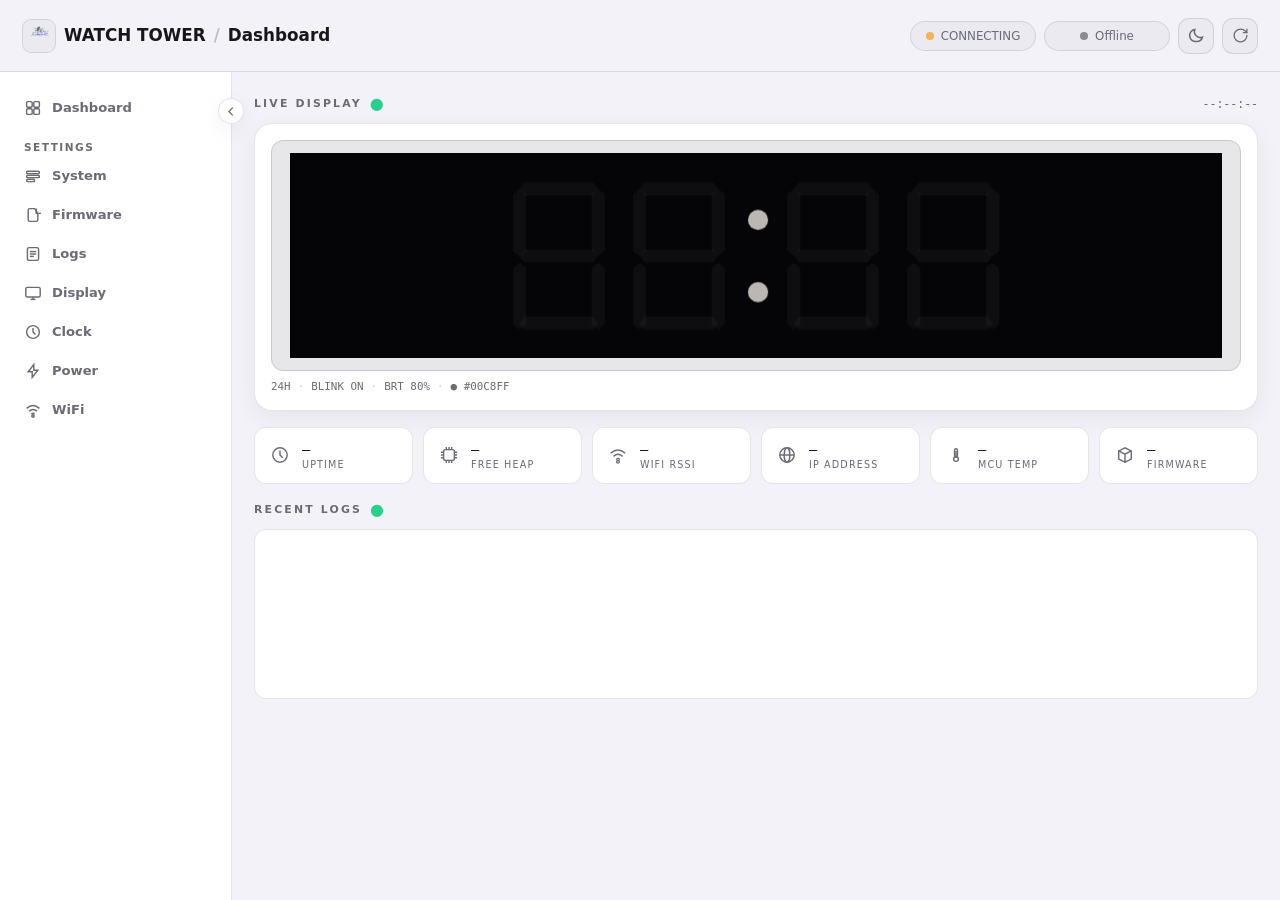
==== commit d6549d3e: "Enhance 3" ====
--- a/spiffs_data/index.html
+++ b/spiffs_data/index.html
@@ -1,1098 +1,1157 @@
 <!doctype html>
 <html lang="en" data-theme="dark">
-    <head>
-        <meta charset="UTF-8" />
-        <meta name="viewport" content="width=device-width,initial-scale=1.0,maximum-scale=1.0" />
-        <title>WATCH TOWER</title>
-        <link
-            rel="icon"
-            href="data:image/svg+xml,%3Csvg xmlns='http://www.w3.org/2000/svg' viewBox='0 0 32 32'%3E%3Crect width='32' height='32' rx='7' fill='%23081218'/%3E%3Ccircle cx='16' cy='16' r='9' fill='none' stroke='%2324c2ff' stroke-width='2.5'/%3E%3Ccircle cx='16' cy='16' r='2.4' fill='%2324c2ff'/%3E%3C/svg%3E"
-        />
-        <link rel="stylesheet" href="style.css" />
-    </head>
-    <body>
-        <div class="app-shell">
-            <header class="topbar" id="hdr">
-                <div class="tb-crumb">
-                    <button class="tb-home" onclick="showPage('dashboard')" title="Go to Dashboard">
-                        <img
-                            class="tb-logo"
-                            src="[data-uri]"
-                            alt="Watch Tower"
-                        />
+  <head>
+    <meta charset="UTF-8" />
+    <meta
+      name="viewport"
+      content="width=device-width,initial-scale=1.0,maximum-scale=1.0"
+    />
+    <title>WATCH TOWER</title>
+    <link
+      rel="icon"
+      href="data:image/svg+xml,%3Csvg xmlns='http://www.w3.org/2000/svg' viewBox='0 0 32 32'%3E%3Crect width='32' height='32' rx='7' fill='%23081218'/%3E%3Ccircle cx='16' cy='16' r='9' fill='none' stroke='%2324c2ff' stroke-width='2.5'/%3E%3Ccircle cx='16' cy='16' r='2.4' fill='%2324c2ff'/%3E%3C/svg%3E"
+    />
+    <link rel="stylesheet" href="style.css" />
+  </head>
+  <body>
+    <div class="app-shell">
+      <header class="topbar" id="hdr">
+        <div class="tb-crumb">
+          <button
+            class="icn-btn mnav-btn"
+            id="mnav-btn"
+            onclick="toggleMobileNav()"
+            title="Menu"
+          >
+            <svg viewBox="0 0 20 20" fill="none" stroke="currentColor" stroke-width="1.8" stroke-linecap="round">
+              <line x1="2" y1="5" x2="18" y2="5" />
+              <line x1="2" y1="10" x2="18" y2="10" />
+              <line x1="2" y1="15" x2="18" y2="15" />
+            </svg>
+          </button>
+          <button
+            class="tb-home"
+            onclick="showPage('dashboard')"
+            title="Go to Dashboard"
+          >
+            <img
+              class="tb-logo"
+              src="[data-uri]"
+              alt="Watch Tower"
+            />
+          </button>
+          <div class="tb-wordmark">WATCH TOWER</div>
+          <span class="tb-sep">/</span>
+          <span class="tb-current" id="tb-current">Dashboard</span>
+        </div>
+        <div class="tb-right">
+          <div
+            class="conn-badge"
+            id="conn-badge"
+            title="Browser connection to device"
+          >
+            <span class="conn-dot" id="conn-dot"></span>
+            <span id="conn-label">CONNECTING</span>
+          </div>
+          <div class="wbadge" id="wbadge">
+            <span class="wdot" id="wdot"></span>
+            <span id="wifi-label">Offline</span>
+          </div>
+          <button class="icn-btn" onclick="toggleTheme()" title="Toggle theme">
+            <svg class="sun-ic" viewBox="0 0 20 20">
+              <circle cx="10" cy="10" r="4" />
+              <path
+                d="M10 2v2M10 16v2M2 10h2M16 10h2M4.1 4.1l1.4 1.4M14.5 14.5l1.4 1.4M4.1 15.9l1.4-1.4M14.5 5.5l1.4-1.4"
+              />
+            </svg>
+            <svg class="moon-ic" viewBox="0 0 20 20">
+              <path d="M17 12A7 7 0 0 1 8 3 7 7 0 0 0 10 17a7 7 0 0 0 7-5z" />
+            </svg>
+          </button>
+          <button class="icn-btn" onclick="doRefresh()" title="Refresh data">
+            <svg
+              viewBox="0 0 24 24"
+              fill="none"
+              stroke="currentColor"
+              stroke-width="2"
+              stroke-linecap="round"
+              stroke-linejoin="round"
+            >
+              <path d="M21 12a9 9 0 1 1-9-9c2.52 0 4.93 1 6.74 2.74L21 8" />
+              <path d="M21 3v5h-5" />
+            </svg>
+          </button>
+        </div>
+      </header>
+
+      <div class="mnav-drop" id="mnav-drop">
+        <button
+          class="nb active"
+          data-page="dashboard"
+          title="Dashboard"
+          onclick="showPage('dashboard'); closeMobileNav()"
+        >
+          <svg viewBox="0 0 20 20">
+            <rect x="2" y="2" width="7" height="7" rx="1.5" />
+            <rect x="11" y="2" width="7" height="7" rx="1.5" />
+            <rect x="2" y="11" width="7" height="7" rx="1.5" />
+            <rect x="11" y="11" width="7" height="7" rx="1.5" />
+          </svg>
+          <span>Dashboard</span>
+        </button>
+
+        <div class="sb-label">Settings</div>
+
+        <button
+          class="snb active"
+          data-s="sys"
+          title="System"
+          onclick="showPage('settings'); showSec('sys'); closeMobileNav()"
+        >
+          <svg viewBox="0 0 20 20">
+            <rect x="2" y="4" width="16" height="3" rx="1.5" />
+            <rect x="2" y="9" width="16" height="3" rx="1.5" />
+            <rect x="2" y="14" width="10" height="3" rx="1.5" />
+          </svg>
+          <span>System</span>
+        </button>
+        <button
+          class="snb"
+          data-s="fw"
+          title="Firmware"
+          onclick="showPage('settings'); showSec('fw'); closeMobileNav()"
+        >
+          <svg viewBox="0 0 20 20">
+            <path d="M12 2H6a2 2 0 0 0-2 2v12a2 2 0 0 0 2 2h8a2 2 0 0 0 2-2V8z" />
+            <polyline points="14,2 14,8 20,8" />
+          </svg>
+          <span>Firmware</span>
+        </button>
+        <button
+          class="snb"
+          data-s="logs"
+          title="Logs"
+          onclick="showPage('settings'); showSec('logs'); closeMobileNav()"
+        >
+          <svg viewBox="0 0 20 20">
+            <rect x="3" y="2" width="14" height="16" rx="2" />
+            <line x1="6" y1="7" x2="14" y2="7" />
+            <line x1="6" y1="10" x2="14" y2="10" />
+            <line x1="6" y1="13" x2="11" y2="13" />
+          </svg>
+          <span>Logs</span>
+        </button>
+        <button
+          class="snb"
+          data-s="display"
+          title="Display"
+          onclick="showPage('settings'); showSec('display'); closeMobileNav()"
+        >
+          <svg viewBox="0 0 20 20">
+            <rect x="1" y="3" width="18" height="12" rx="2" />
+            <line x1="7" y1="18" x2="13" y2="18" />
+            <line x1="10" y1="15" x2="10" y2="18" />
+          </svg>
+          <span>Display</span>
+        </button>
+        <button
+          class="snb"
+          data-s="clock"
+          title="Clock"
+          onclick="showPage('settings'); showSec('clock'); closeMobileNav()"
+        >
+          <svg viewBox="0 0 20 20">
+            <circle cx="10" cy="10" r="8" />
+            <polyline points="10,5 10,10 13,13" />
+          </svg>
+          <span>Clock</span>
+        </button>
+        <button
+          class="snb"
+          data-s="power"
+          title="Power"
+          onclick="showPage('settings'); showSec('power'); closeMobileNav()"
+        >
+          <svg viewBox="0 0 20 20"><path d="M11 2v7h5L9 18v-7H4z" /></svg>
+          <span>Power</span>
+        </button>
+        <button
+          class="snb"
+          data-s="wifi"
+          title="WiFi"
+          onclick="showPage('settings'); showSec('wifi'); closeMobileNav()"
+        >
+          <svg viewBox="0 0 20 20">
+            <path d="M2 8Q10 1 18 8" />
+            <path d="M5 11.5Q10 7 15 11.5" />
+            <path d="M8 15Q10 13 12 15" />
+            <circle cx="10" cy="17.5" r="1.5" />
+          </svg>
+          <span>WiFi</span>
+        </button>
+      </div>
+
+      <div class="body-row">
+      <aside class="sidebar" id="sidebar">
+        <button
+          class="sb-toggle"
+          id="sb-toggle"
+          onclick="toggleSidebar()"
+          title="Collapse sidebar"
+        >
+          <svg viewBox="0 0 20 20">
+            <polyline points="12,4 6,10 12,16" />
+          </svg>
+        </button>
+        <div class="sb-scroll">
+        <nav class="sb-nav">
+          <button
+            class="nb active"
+            data-page="dashboard"
+            title="Dashboard"
+            onclick="showPage('dashboard')"
+          >
+            <svg viewBox="0 0 20 20">
+              <rect x="2" y="2" width="7" height="7" rx="1.5" />
+              <rect x="11" y="2" width="7" height="7" rx="1.5" />
+              <rect x="2" y="11" width="7" height="7" rx="1.5" />
+              <rect x="11" y="11" width="7" height="7" rx="1.5" />
+            </svg>
+            <span>Dashboard</span>
+          </button>
+
+          <div class="sb-label">Settings</div>
+
+          <button
+            class="snb active"
+            data-s="sys"
+            title="System"
+            onclick="showPage('settings'); showSec('sys')"
+          >
+            <svg viewBox="0 0 20 20">
+              <rect x="2" y="4" width="16" height="3" rx="1.5" />
+              <rect x="2" y="9" width="16" height="3" rx="1.5" />
+              <rect x="2" y="14" width="10" height="3" rx="1.5" />
+            </svg>
+            <span>System</span>
+          </button>
+          <button
+            class="snb"
+            data-s="fw"
+            title="Firmware"
+            onclick="showPage('settings'); showSec('fw')"
+          >
+            <svg viewBox="0 0 20 20">
+              <path
+                d="M12 2H6a2 2 0 0 0-2 2v12a2 2 0 0 0 2 2h8a2 2 0 0 0 2-2V8z"
+              />
+              <polyline points="14,2 14,8 20,8" />
+            </svg>
+            <span>Firmware</span>
+          </button>
+          <button
+            class="snb"
+            data-s="logs"
+            title="Logs"
+            onclick="showPage('settings'); showSec('logs')"
+          >
+            <svg viewBox="0 0 20 20">
+              <rect x="3" y="2" width="14" height="16" rx="2" />
+              <line x1="6" y1="7" x2="14" y2="7" />
+              <line x1="6" y1="10" x2="14" y2="10" />
+              <line x1="6" y1="13" x2="11" y2="13" />
+            </svg>
+            <span>Logs</span>
+          </button>
+          <button
+            class="snb"
+            data-s="display"
+            title="Display"
+            onclick="showPage('settings'); showSec('display')"
+          >
+            <svg viewBox="0 0 20 20">
+              <rect x="1" y="3" width="18" height="12" rx="2" />
+              <line x1="7" y1="18" x2="13" y2="18" />
+              <line x1="10" y1="15" x2="10" y2="18" />
+            </svg>
+            <span>Display</span>
+          </button>
+          <button
+            class="snb"
+            data-s="clock"
+            title="Clock"
+            onclick="showPage('settings'); showSec('clock')"
+          >
+            <svg viewBox="0 0 20 20">
+              <circle cx="10" cy="10" r="8" />
+              <polyline points="10,5 10,10 13,13" />
+            </svg>
+            <span>Clock</span>
+          </button>
+          <button
+            class="snb"
+            data-s="power"
+            title="Power"
+            onclick="showPage('settings'); showSec('power')"
+          >
+            <svg viewBox="0 0 20 20"><path d="M11 2v7h5L9 18v-7H4z" /></svg>
+            <span>Power</span>
+          </button>
+          <button
+            class="snb"
+            data-s="wifi"
+            title="WiFi"
+            onclick="showPage('settings'); showSec('wifi')"
+          >
+            <svg viewBox="0 0 20 20">
+              <path d="M2 8Q10 1 18 8" />
+              <path d="M5 11.5Q10 7 15 11.5" />
+              <path d="M8 15Q10 13 12 15" />
+              <circle cx="10" cy="17.5" r="1.5" />
+            </svg>
+            <span>WiFi</span>
+          </button>
+        </nav>
+        </div>
+      </aside>
+
+        <main id="main">
+      <!-- DASHBOARD -->
+      <div class="page active" id="pg-dashboard">
+        <section class="disp-section">
+          <div class="sec-hdr">
+            <span class="sec-lbl">LIVE DISPLAY</span>
+            <span class="live-pip">&#9679;</span>
+            <span id="live-time" class="mono sec-ts">--:--:--</span>
+          </div>
+          <div class="disp-card">
+            <div class="disp-bezel">
+              <canvas id="vd-canvas" width="500" height="110"></canvas>
+            </div>
+            <div class="disp-meta">
+              <span id="dinfo-fmt">24H</span>
+              <span class="dm-sep">&#183;</span>
+              <span id="dinfo-blink">BLINK ON</span>
+              <span class="dm-sep">&#183;</span>
+              <span id="dinfo-brt">BRT 80%</span>
+              <span class="dm-sep">&#183;</span>
+              <span id="dinfo-color">&#9679; #00C8FF</span>
+            </div>
+          </div>
+        </section>
+
+        <section class="stat-grid">
+          <div class="scard">
+            <span class="sc-ic">
+              <svg viewBox="0 0 20 20">
+                <circle cx="10" cy="10" r="8" />
+                <polyline points="10,5 10,10 13,13" />
+              </svg>
+            </span>
+            <div>
+              <div class="sc-v mono" id="d-uptime">&#8212;</div>
+              <div class="sc-l">UPTIME</div>
+            </div>
+          </div>
+          <div class="scard">
+            <span class="sc-ic">
+              <svg viewBox="0 0 20 20">
+                <rect x="4" y="4" width="12" height="12" rx="2" />
+                <path
+                  d="M7 4V1M10 4V1M13 4V1M7 19v-3M10 19v-3M13 19v-3M4 7H1M4 10H1M4 13H1M19 7h-3M19 10h-3M19 13h-3"
+                />
+              </svg>
+            </span>
+            <div>
+              <div class="sc-v mono" id="d-heap">&#8212;</div>
+              <div class="sc-l">FREE HEAP</div>
+            </div>
+          </div>
+          <div class="scard">
+            <span class="sc-ic">
+              <svg viewBox="0 0 20 20">
+                <path d="M2 8Q10 1 18 8" />
+                <path d="M5 11.5Q10 7 15 11.5" />
+                <path d="M8 15Q10 13 12 15" />
+                <circle cx="10" cy="17.5" r="1.5" />
+              </svg>
+            </span>
+            <div>
+              <div class="sc-v mono" id="d-rssi">&#8212;</div>
+              <div class="sc-l">WIFI RSSI</div>
+            </div>
+          </div>
+          <div class="scard">
+            <span class="sc-ic">
+              <svg viewBox="0 0 20 20">
+                <circle cx="10" cy="10" r="8" />
+                <ellipse cx="10" cy="10" rx="3.2" ry="8" />
+                <line x1="2" y1="10" x2="18" y2="10" />
+              </svg>
+            </span>
+            <div>
+              <div class="sc-v mono" id="d-ip">&#8212;</div>
+              <div class="sc-l">IP ADDRESS</div>
+            </div>
+          </div>
+          <div class="scard">
+            <span class="sc-ic">
+              <svg viewBox="0 0 20 20">
+                <rect x="8.4" y="3" width="3.2" height="9.5" rx="1.6" />
+                <circle cx="10" cy="14.5" r="2.6" />
+                <line x1="10" y1="5.5" x2="10" y2="11.5" />
+              </svg>
+            </span>
+            <div>
+              <div class="sc-v mono" id="d-temp">&#8212;</div>
+              <div class="sc-l">MCU TEMP</div>
+            </div>
+          </div>
+          <div class="scard">
+            <span class="sc-ic">
+              <svg viewBox="0 0 20 20">
+                <path d="M10 2 3 5.5v9L10 18l7-3.5v-9z" />
+                <path d="M3 5.5 10 9l7-3.5M10 9v9" />
+              </svg>
+            </span>
+            <div>
+              <div class="sc-v mono" id="d-fw">&#8212;</div>
+              <div class="sc-l">FIRMWARE</div>
+            </div>
+          </div>
+        </section>
+
+        <section>
+          <div class="sec-hdr">
+            <span class="sec-lbl">RECENT LOGS</span
+            ><span class="live-pip">&#9679;</span>
+          </div>
+          <div class="log-mini" id="dash-logs"></div>
+        </section>
+      </div>
+
+      <!-- SETTINGS -->
+      <div class="page" id="pg-settings">
+        <div class="set-body">
+            <!-- SYSTEM -->
+            <div class="spane active" id="sec-sys">
+              <h2>System Status</h2>
+              <div class="rbar-grid">
+                <div class="rcard">
+                  <div class="rrow">
+                    <span>CPU</span><span class="mono" id="cpu-pct">0%</span>
+                  </div>
+                  <div class="rtrack">
+                    <div class="rfill cpu" id="cpu-bar"></div>
+                  </div>
+                </div>
+                <div class="rcard">
+                  <div class="rrow">
+                    <span>RAM</span><span class="mono" id="ram-pct">0%</span>
+                  </div>
+                  <div class="rtrack">
+                    <div class="rfill ram" id="ram-bar"></div>
+                  </div>
+                </div>
+                <div class="rcard">
+                  <div class="rrow">
+                    <span>Flash</span
+                    ><span class="mono" id="flash-pct">0%</span>
+                  </div>
+                  <div class="rtrack">
+                    <div class="rfill fla" id="flash-bar"></div>
+                  </div>
+                </div>
+                <div class="rcard">
+                  <div class="rrow">
+                    <span>SPIFFS</span
+                    ><span class="mono" id="spiffs-pct">0%</span>
+                  </div>
+                  <div class="rtrack">
+                    <div class="rfill spi" id="spiffs-bar"></div>
+                  </div>
+                </div>
+              </div>
+              <table class="itbl">
+                <tr>
+                  <td>Chip Model</td>
+                  <td class="mono" id="i-chip">&#8212;</td>
+                </tr>
+                <tr>
+                  <td>CPU Cores</td>
+                  <td class="mono" id="i-cores">&#8212;</td>
+                </tr>
+                <tr>
+                  <td>CPU Frequency</td>
+                  <td class="mono" id="i-freq">&#8212;</td>
+                </tr>
+                <tr>
+                  <td>Flash Size</td>
+                  <td class="mono" id="i-flash">&#8212;</td>
+                </tr>
+                <tr>
+                  <td>Free Heap</td>
+                  <td class="mono" id="i-heap">&#8212;</td>
+                </tr>
+                <tr>
+                  <td>Min Free Heap</td>
+                  <td class="mono" id="i-minheap">&#8212;</td>
+                </tr>
+                <tr>
+                  <td>Uptime</td>
+                  <td class="mono" id="i-uptime">&#8212;</td>
+                </tr>
+                <tr>
+                  <td>Temperature</td>
+                  <td class="mono" id="i-temp">&#8212;</td>
+                </tr>
+                <tr>
+                  <td>Reset Reason</td>
+                  <td class="mono" id="i-reset">&#8212;</td>
+                </tr>
+              </table>
+              <div class="disp-actions" style="margin-top: 18px">
+                <button class="bghost" onclick="rebootDevice()">
+                  Reboot Device
+                </button>
+              </div>
+            </div>
+
+            <!-- FIRMWARE -->
+            <div class="spane" id="sec-fw">
+              <h2>Firmware &amp; OTA</h2>
+              <table class="itbl" style="margin-bottom: 18px">
+                <tr>
+                  <td>Version</td>
+                  <td class="mono" id="fw-ver">&#8212;</td>
+                </tr>
+                <tr>
+                  <td>Build Date</td>
+                  <td class="mono" id="fw-date">&#8212;</td>
+                </tr>
+                <tr>
+                  <td>IDF Version</td>
+                  <td class="mono" id="fw-idf">&#8212;</td>
+                </tr>
+                <tr>
+                  <td>Active Slot</td>
+                  <td class="mono" id="fw-slot">&#8212;</td>
+                </tr>
+                <tr>
+                  <td>App0 State</td>
+                  <td class="mono" id="fw-app0">&#8212;</td>
+                </tr>
+                <tr>
+                  <td>App1 State</td>
+                  <td class="mono" id="fw-app1">&#8212;</td>
+                </tr>
+                <tr>
+                  <td>SPIFFS Used</td>
+                  <td class="mono" id="fw-spiffs">&#8212;</td>
+                </tr>
+              </table>
+              <div class="ucard">
+                <div class="uc-title">
+                  <svg
+                    viewBox="0 0 24 24"
+                    fill="none"
+                    stroke="currentColor"
+                    stroke-width="2"
+                    stroke-linecap="round"
+                    stroke-linejoin="round"
+                  >
+                    <path d="M21 12a9 9 0 1 1-9-9c2.52 0 4.93 1 6.74 2.74L21 8" />
+                    <path d="M21 3v5h-5" />
+                  </svg>
+                  <span>Firmware Update (.bin)</span>
+                </div>
+                <div
+                  class="dz"
+                  id="fw-dz"
+                  onclick="document.getElementById('fw-inp').click()"
+                >
+                  <svg
+                    viewBox="0 0 24 24"
+                    width="28"
+                    height="28"
+                    fill="none"
+                    stroke="currentColor"
+                    stroke-width="1.8"
+                  >
+                    <polyline points="16,16 12,12 8,16" />
+                    <line x1="12" y1="12" x2="12" y2="21" />
+                    <path d="M20.4 15.6A9 9 0 1 0 3.6 15.6" />
+                  </svg>
+                  <span>Drop <code>.bin</code> or click to browse</span>
+                  <input
+                    type="file"
+                    id="fw-inp"
+                    accept=".bin"
+                    hidden
+                    onchange="uploadFW(this.files[0])"
+                  />
+                </div>
+                <div class="prog hidden" id="fw-prog">
+                  <div class="pb"><div class="pf" id="fw-fill"></div></div>
+                  <span class="mono" id="fw-pct">0%</span>
+                </div>
+                <p class="uc-warn">
+                  <svg viewBox="0 0 20 20">
+                    <path d="M10 3 18 17H2z" />
+                    <line x1="10" y1="8" x2="10" y2="12" />
+                    <circle cx="10" cy="14.5" r="0.9" fill="currentColor" stroke="none" />
+                  </svg>
+                  <span>Device restarts after update</span>
+                </p>
+              </div>
+              <div class="ucard">
+                <div class="uc-title">
+                  <svg viewBox="0 0 20 20">
+                    <circle cx="10" cy="10" r="8" />
+                    <ellipse cx="10" cy="10" rx="3.2" ry="8" />
+                    <line x1="2" y1="10" x2="18" y2="10" />
+                  </svg>
+                  <span>Web App Update</span>
+                </div>
+                <div
+                  class="dz"
+                  id="wa-dz"
+                  onclick="document.getElementById('wa-inp').click()"
+                >
+                  <svg
+                    viewBox="0 0 24 24"
+                    width="28"
+                    height="28"
+                    fill="none"
+                    stroke="currentColor"
+                    stroke-width="1.8"
+                  >
+                    <polyline points="16,16 12,12 8,16" />
+                    <line x1="12" y1="12" x2="12" y2="21" />
+                    <path d="M20.4 15.6A9 9 0 1 0 3.6 15.6" />
+                  </svg>
+                  <span
+                    >Drop <code>.html / .css / .js</code> or click to
+                    browse</span
+                  >
+                  <input
+                    type="file"
+                    id="wa-inp"
+                    accept=".html,.css,.js,.bin"
+                    hidden
+                    onchange="uploadWA(this.files[0])"
+                  />
+                </div>
+                <div class="prog hidden" id="wa-prog">
+                  <div class="pb"><div class="pf" id="wa-fill"></div></div>
+                  <span class="mono" id="wa-pct">0%</span>
+                </div>
+              </div>
+            </div>
+
+            <!-- LOGS -->
+            <div class="spane" id="sec-logs">
+              <h2>System Logs <span class="live-pip">&#9679;</span></h2>
+              <div class="log-tb">
+                <div class="lf-row">
+                  <button
+                    class="lfb active"
+                    data-lv="ALL"
+                    onclick="setLogFilter('ALL')"
+                  >
+                    ALL
+                  </button>
+                  <button
+                    class="lfb"
+                    data-lv="ERROR"
+                    onclick="setLogFilter('ERROR')"
+                  >
+                    ERR
+                  </button>
+                  <button
+                    class="lfb"
+                    data-lv="WARN"
+                    onclick="setLogFilter('WARN')"
+                  >
+                    WRN
+                  </button>
+                  <button
+                    class="lfb"
+                    data-lv="INFO"
+                    onclick="setLogFilter('INFO')"
+                  >
+                    INF
+                  </button>
+                  <button
+                    class="lfb"
+                    data-lv="DEBUG"
+                    onclick="setLogFilter('DEBUG')"
+                  >
+                    DBG
+                  </button>
+                </div>
+                <div class="la-row">
+                  <label class="swl"
+                    ><input type="checkbox" id="log-as" checked /><span
+                      class="swt"
+                      ><span class="swk"></span></span
+                    ><span>Auto-scroll</span></label
+                  >
+                  <button class="bsm" onclick="clearLogs()">Clear</button>
+                  <button class="bsm" onclick="exportLogs()">
+                    &#8595; Export
+                  </button>
+                </div>
+              </div>
+              <div class="log-viewer" id="log-viewer"></div>
+              <div class="log-ft">
+                <span id="log-count">0 entries</span
+                ><span id="log-ts">&#8212;</span>
+              </div>
+            </div>
+
+            <!-- DISPLAY -->
+            <div class="spane" id="sec-display">
+              <h2>Display Settings</h2>
+              <div class="dp-layout">
+                <div class="dp-ctrls">
+                  <div class="fg">
+                    <label>Display Mode</label>
+                    <select id="dp-mode" onchange="onDispChange()">
+                      <option value="time">Clock</option>
+                      <option value="number">Number</option>
+                      <option value="text">Text</option>
+                    </select>
+                  </div>
+                  <div class="fg" id="dp-value-wrap">
+                    <label>Number Value</label>
+                    <input
+                      type="number"
+                      id="dp-value"
+                      min="0"
+                      max="9999"
+                      value="1234"
+                      oninput="onDispChange()"
+                    />
+                  </div>
+                  <div class="fg" id="dp-text-wrap">
+                    <label>Display Text</label>
+                    <input
+                      type="text"
+                      id="dp-text"
+                      maxlength="4"
+                      value="HELO"
+                      oninput="this.value = this.value.toUpperCase().replace(/[^A-Z0-9 _-]/g, '').slice(0, 4); onDispChange();"
+                    />
+                  </div>
+                  <div class="fg">
+                    <label>Display Color</label>
+                    <div class="clr-row">
+                      <input
+                        type="color"
+                        id="dp-color"
+                        value="#00c8ff"
+                        oninput="onDispChange()"
+                      />
+                      <div class="swatches">
+                        <div
+                          class="sw"
+                          style="background: #00c8ff"
+                          onclick="pickColor('#00c8ff')"
+                        ></div>
+                        <div
+                          class="sw"
+                          style="background: #00ff99"
+                          onclick="pickColor('#00ff99')"
+                        ></div>
+                        <div
+                          class="sw"
+                          style="background: #ff8c00"
+                          onclick="pickColor('#ff8c00')"
+                        ></div>
+                        <div
+                          class="sw"
+                          style="background: #ffffff"
+                          onclick="pickColor('#ffffff')"
+                        ></div>
+                        <div
+                          class="sw"
+                          style="background: #ff3860"
+                          onclick="pickColor('#ff3860')"
+                        ></div>
+                        <div
+                          class="sw"
+                          style="background: #ffdd57"
+                          onclick="pickColor('#ffdd57')"
+                        ></div>
+                        <div
+                          class="sw"
+                          style="background: #b48eff"
+                          onclick="pickColor('#b48eff')"
+                        ></div>
+                        <div
+                          class="sw"
+                          style="background: #c0c0c0"
+                          onclick="pickColor('#c0c0c0')"
+                        ></div>
+                      </div>
+                    </div>
+                  </div>
+                  <div class="fg">
+                    <label
+                      >Brightness
+                      <span class="pill" id="brt-val">80%</span></label
+                    >
+                    <div class="brt-row">
+                      <span class="brt-mark mono">MIN</span>
+                      <input
+                        type="range"
+                        class="slider slider-brt"
+                        id="dp-brt"
+                        min="0"
+                        max="100"
+                        step="1"
+                        value="80"
+                        oninput="onDispChange()"
+                      />
+                      <span class="brt-mark mono">MAX</span>
+                    </div>
+                  </div>
+                  <div class="fg">
+                    <label>Effects</label>
+                    <div class="swl-list">
+                      <label class="swl"
+                        ><input
+                          type="checkbox"
+                          id="dp-blink"
+                          checked
+                          onchange="onDispChange()"
+                        /><span class="swt"><span class="swk"></span></span
+                        ><span>Colon Blink</span></label
+                      >
+                      <label class="swl"
+                        ><input
+                          type="checkbox"
+                          id="dp-scroll"
+                          onchange="onDispChange()"
+                        /><span class="swt"><span class="swk"></span></span
+                        ><span>Scroll Effect</span></label
+                      >
+                      <label class="swl"
+                        ><input
+                          type="checkbox"
+                          id="dp-pulse"
+                          onchange="onDispChange()"
+                        /><span class="swt"><span class="swk"></span></span
+                        ><span>Pulse Glow</span></label
+                      >
+                      <label class="swl"
+                        ><input
+                          type="checkbox"
+                          id="dp-trans"
+                          checked
+                          onchange="onDispChange()"
+                        /><span class="swt"><span class="swk"></span></span
+                        ><span>Digit Transitions</span></label
+                      >
+                    </div>
+                  </div>
+                  <div class="fg">
+                    <label>Reaction</label>
+                    <select id="dp-react" onchange="onDispChange()">
+                      <option value="none">None</option>
+                      <option value="flash">Flash on Hour</option>
+                      <option value="sweep">Color Sweep</option>
+                      <option value="rainbow">Rainbow Cycle</option>
+                    </select>
+                  </div>
+                  <div class="disp-actions">
+                    <button class="bpri" onclick="forceSendDispSettings()">
+                      Set Display
                     </button>
-                    <div class="tb-wordmark">WATCH TOWER</div>
-                    <span class="tb-sep">/</span>
-                    <span class="tb-current" id="tb-current">Dashboard</span>
-                </div>
-                <div class="tb-right">
-                    <div class="conn-badge" id="conn-badge" title="Browser connection to device">
-                        <span class="conn-dot" id="conn-dot"></span>
-                        <span id="conn-label">CONNECTING</span>
-                    </div>
-                    <div class="wbadge" id="wbadge">
-                        <span class="wdot" id="wdot"></span>
-                        <span id="wifi-label">Offline</span>
-                    </div>
-                    <button class="icn-btn" onclick="toggleTheme()" title="Toggle theme">
-                        <svg class="sun-ic" viewBox="0 0 20 20">
-                            <circle cx="10" cy="10" r="4" />
-                            <path
-                                d="M10 2v2M10 16v2M2 10h2M16 10h2M4.1 4.1l1.4 1.4M14.5 14.5l1.4 1.4M4.1 15.9l1.4-1.4M14.5 5.5l1.4-1.4"
-                            />
-                        </svg>
-                        <svg class="moon-ic" viewBox="0 0 20 20">
-                            <path d="M17 12A7 7 0 0 1 8 3 7 7 0 0 0 10 17a7 7 0 0 0 7-5z" />
-                        </svg>
+                  </div>
+                </div>
+                <div class="dp-prev">
+                  <div class="pb-hdr">
+                    <span class="prev-lbl">LIVE PREVIEW</span>
+                    <button class="bsm" onclick="manualDisplayRefresh()">
+                      Refresh Preview
                     </button>
-                    <button class="icn-btn" onclick="doRefresh()" title="Refresh data">
-                        <svg viewBox="0 0 20 20">
-                            <path
-                                d="M14.5 5.5A6 6 0 1 0 16 10"
-                                fill="none"
-                                stroke="currentColor"
-                                stroke-width="1.8"
-                            />
-                            <polyline
-                                points="14,2 14,6 18,6"
-                                fill="none"
-                                stroke="currentColor"
-                                stroke-width="1.8"
-                            />
-                        </svg>
+                  </div>
+                  <div class="prev-frame">
+                    <canvas id="prev-canvas" width="300" height="76"></canvas>
+                  </div>
+                  <p class="prev-hint">Changes auto-save to device instantly</p>
+                </div>
+              </div>
+            </div>
+
+            <!-- CLOCK -->
+            <div class="spane" id="sec-clock">
+              <h2>Clock &amp; Time</h2>
+              <div class="ctrl-grid">
+                <div class="fg">
+                  <label>Time Format</label>
+                  <div class="seg">
+                    <button class="sgb active" id="fmt-24" onclick="setFmt(24)">
+                      24-Hour</button
+                    ><button class="sgb" id="fmt-12" onclick="setFmt(12)">
+                      12-Hour AM/PM
                     </button>
-                </div>
-            </header>
-
-            <div class="body-row">
-                <aside class="sidebar" id="sidebar">
-                    <button
-                        class="sb-toggle"
-                        id="sb-toggle"
-                        onclick="toggleSidebar()"
-                        title="Collapse sidebar"
+                  </div>
+                </div>
+                <div class="fg">
+                  <label>Timezone</label>
+                  <select id="tz-sel" onchange="onClockChange()">
+                    <option value="UTC0">UTC+0 &#8212; London</option>
+                    <option value="IST-5:30">UTC+5:30 &#8212; India</option>
+                    <option value="EST5EDT">UTC-5 &#8212; US Eastern</option>
+                    <option value="CST6CDT">UTC-6 &#8212; US Central</option>
+                    <option value="PST8PDT">UTC-8 &#8212; US Pacific</option>
+                    <option value="CET-1CEST">
+                      UTC+1 &#8212; Central Europe
+                    </option>
+                    <option value="MSK-3">UTC+3 &#8212; Moscow</option>
+                    <option value="GST-4">UTC+4 &#8212; Gulf</option>
+                    <option value="PKT-5">UTC+5 &#8212; Pakistan</option>
+                    <option value="BST-6">UTC+6 &#8212; Bangladesh</option>
+                    <option value="ICT-7">UTC+7 &#8212; Indochina</option>
+                    <option value="CST-8">UTC+8 &#8212; China/Singapore</option>
+                    <option value="JST-9">UTC+9 &#8212; Japan/Korea</option>
+                    <option value="AEST-10AEDT">
+                      UTC+10 &#8212; Australia East
+                    </option>
+                  </select>
+                </div>
+                <div class="fg">
+                  <label>NTP Server</label>
+                  <div class="inp-row">
+                    <input
+                      type="text"
+                      id="ntp-srv"
+                      value="pool.ntp.org"
+                      onchange="onClockChange()"
+                    /><button class="bsm" onclick="syncNTP()">Sync Now</button>
+                  </div>
+                  <span class="hint" id="ntp-hint">Last sync: &#8212;</span>
+                </div>
+                <div class="fg">
+                  <label>Alarm 1</label>
+                  <div class="alarm-r">
+                    <input
+                      type="time"
+                      id="al1-t"
+                      value="07:00"
+                      onchange="onClockChange()"
+                    /><label class="swl"
+                      ><input
+                        type="checkbox"
+                        id="al1-en"
+                        onchange="onClockChange()"
+                      /><span class="swt"><span class="swk"></span></span
+                      ><span>Enable</span></label
                     >
-                        <svg viewBox="0 0 20 20">
-                            <polyline points="12,4 6,10 12,16" />
-                        </svg>
+                  </div>
+                </div>
+                <div class="fg">
+                  <label>Alarm 2</label>
+                  <div class="alarm-r">
+                    <input
+                      type="time"
+                      id="al2-t"
+                      value="22:00"
+                      onchange="onClockChange()"
+                    /><label class="swl"
+                      ><input
+                        type="checkbox"
+                        id="al2-en"
+                        onchange="onClockChange()"
+                      /><span class="swt"><span class="swk"></span></span
+                      ><span>Enable</span></label
+                    >
+                  </div>
+                </div>
+                <div class="fg">
+                  <label>Notification Type</label>
+                  <select id="notif-type" onchange="onClockChange()">
+                    <option value="flash">Display Flash</option>
+                    <option value="blink">LED Blink</option>
+                    <option value="both">Flash + LED</option>
+                    <option value="none">Silent</option>
+                  </select>
+                </div>
+                <div class="fg">
+                  <label>Notification Sound</label>
+                  <select id="notif-sound" onchange="onClockChange()">
+                    <option value="beep">Short Beep</option>
+                    <option value="chime">Chime</option>
+                    <option value="alarm">Alarm Tone</option>
+                    <option value="none">None</option>
+                  </select>
+                </div>
+              </div>
+            </div>
+
+            <!-- POWER -->
+            <div class="spane" id="sec-power">
+              <h2>Power &amp; Battery</h2>
+              <div class="batt-card">
+                <div class="batt-vis">
+                  <div class="batt-body">
+                    <div class="batt-fill" id="batt-fill"></div>
+                    <span class="batt-txt" id="batt-txt">&#8212;%</span>
+                  </div>
+                  <div class="batt-cap"></div>
+                </div>
+                <div class="batt-stats">
+                  <div class="bs">
+                    <div class="bsv mono" id="batt-v">&#8212;V</div>
+                    <div class="bsl">VOLTAGE</div>
+                  </div>
+                  <div class="bs">
+                    <div class="bsv mono" id="batt-ma">&#8212;mA</div>
+                    <div class="bsl">CURRENT</div>
+                  </div>
+                  <div class="bs">
+                    <div class="bsv mono" id="pwr-src">&#8212;</div>
+                    <div class="bsl">SOURCE</div>
+                  </div>
+                  <div class="bs">
+                    <div class="bsv mono" id="batt-eta">&#8212;h</div>
+                    <div class="bsl">ETA</div>
+                  </div>
+                </div>
+              </div>
+              <div class="ctrl-grid">
+                <div class="fg">
+                  <label>Sleep Mode</label>
+                  <select id="sl-mode" onchange="onPowerChange()">
+                    <option value="none">Disabled</option>
+                    <option value="light">Light Sleep</option>
+                    <option value="deep">Deep Sleep</option>
+                    <option value="auto">Auto (battery)</option>
+                  </select>
+                </div>
+                <div class="fg">
+                  <label>Auto-Sleep Timeout</label>
+                  <div class="inp-row">
+                    <input
+                      type="number"
+                      id="sl-timeout"
+                      value="30"
+                      min="0"
+                      max="3600"
+                      onchange="onPowerChange()"
+                    /><span class="unit">sec</span>
+                  </div>
+                </div>
+                <div class="fg">
+                  <label>Low Battery Alert</label>
+                  <div class="inp-row">
+                    <input
+                      type="number"
+                      id="batt-alert"
+                      value="20"
+                      min="5"
+                      max="50"
+                      onchange="onPowerChange()"
+                    /><span class="unit">%</span>
+                  </div>
+                </div>
+                <div class="fg">
+                  <label>Power Saving</label>
+                  <div class="swl-list">
+                    <label class="swl"
+                      ><input
+                        type="checkbox"
+                        id="ps-dim"
+                        checked
+                        onchange="onPowerChange()"
+                      /><span class="swt"><span class="swk"></span></span
+                      ><span>Auto-dim on inactivity</span></label
+                    >
+                    <label class="swl"
+                      ><input
+                        type="checkbox"
+                        id="ps-wifi"
+                        onchange="onPowerChange()"
+                      /><span class="swt"><span class="swk"></span></span
+                      ><span>WiFi DTIM power saving</span></label
+                    >
+                  </div>
+                </div>
+              </div>
+            </div>
+
+            <!-- WIFI -->
+            <div class="spane" id="sec-wifi">
+              <h2>WiFi Settings</h2>
+              <div class="wstat-card">
+                <div class="wsc-dot" id="wsc-dot"></div>
+                <div class="wsc-info">
+                  <div class="wsc-ssid" id="wsc-ssid">Not connected</div>
+                  <div class="wsc-detail mono" id="wsc-detail">&#8212;</div>
+                </div>
+                <div class="wsc-right">
+                  <div class="rssi-ic" id="rssi-ic">
+                    <span></span><span></span><span></span><span></span>
+                  </div>
+                  <div class="mono rssi-val" id="rssi-v">&#8212; dBm</div>
+                </div>
+              </div>
+              <div class="prof-box">
+                <div class="pb-hdr">
+                  <span>Saved Networks</span
+                  ><button class="bsm" onclick="showAddWifi()">
+                    &#65291; Add
+                  </button>
+                </div>
+                <div id="profiles-list">
+                  <div class="empty">Loading&#8230;</div>
+                </div>
+              </div>
+              <div class="add-wifi-form hidden" id="add-wifi-form">
+                <div class="awf-title">Add Network</div>
+                <div class="fg">
+                  <label>SSID</label
+                  ><input
+                    type="text"
+                    id="new-ssid"
+                    placeholder="Network name"
+                    autocomplete="off"
+                  />
+                </div>
+                <div class="fg">
+                  <label>Password</label>
+                  <div class="inp-row">
+                    <input
+                      type="password"
+                      id="new-pass"
+                      placeholder="Password"
+                      autocomplete="new-password"
+                    /><button class="bsm icn-only" onclick="togglePw()" title="Show/hide password">
+                      <svg viewBox="0 0 20 20">
+                        <path d="M1 10s3.5-6 9-6 9 6 9 6-3.5 6-9 6-9-6-9-6z" />
+                        <circle cx="10" cy="10" r="2.5" />
+                      </svg>
                     </button>
-                    <div class="sb-scroll">
-                        <nav class="sb-nav">
-                            <button
-                                class="nb active"
-                                data-page="dashboard"
-                                title="Dashboard"
-                                onclick="showPage('dashboard')"
-                            >
-                                <svg viewBox="0 0 20 20">
-                                    <rect x="2" y="2" width="7" height="7" rx="1.5" />
-                                    <rect x="11" y="2" width="7" height="7" rx="1.5" />
-                                    <rect x="2" y="11" width="7" height="7" rx="1.5" />
-                                    <rect x="11" y="11" width="7" height="7" rx="1.5" />
-                                </svg>
-                                <span>Dashboard</span>
-                            </button>
-
-                            <div class="sb-label">Settings</div>
-
-                            <button
-                                class="snb active"
-                                data-s="sys"
-                                title="System"
-                                onclick="
-                                    showPage('settings');
-                                    showSec('sys');
-                                "
-                            >
-                                <svg viewBox="0 0 20 20">
-                                    <rect x="2" y="4" width="16" height="3" rx="1.5" />
-                                    <rect x="2" y="9" width="16" height="3" rx="1.5" />
-                                    <rect x="2" y="14" width="10" height="3" rx="1.5" />
-                                </svg>
-                                <span>System</span>
-                            </button>
-                            <button
-                                class="snb"
-                                data-s="fw"
-                                title="Firmware"
-                                onclick="
-                                    showPage('settings');
-                                    showSec('fw');
-                                "
-                            >
-                                <svg viewBox="0 0 20 20">
-                                    <path
-                                        d="M12 2H6a2 2 0 0 0-2 2v12a2 2 0 0 0 2 2h8a2 2 0 0 0 2-2V8z"
-                                    />
-                                    <polyline points="14,2 14,8 20,8" />
-                                </svg>
-                                <span>Firmware</span>
-                            </button>
-                            <button
-                                class="snb"
-                                data-s="logs"
-                                title="Logs"
-                                onclick="
-                                    showPage('settings');
-                                    showSec('logs');
-                                "
-                            >
-                                <svg viewBox="0 0 20 20">
-                                    <rect x="3" y="2" width="14" height="16" rx="2" />
-                                    <line x1="6" y1="7" x2="14" y2="7" />
-                                    <line x1="6" y1="10" x2="14" y2="10" />
-                                    <line x1="6" y1="13" x2="11" y2="13" />
-                                </svg>
-                                <span>Logs</span>
-                            </button>
-                            <button
-                                class="snb"
-                                data-s="display"
-                                title="Display"
-                                onclick="
-                                    showPage('settings');
-                                    showSec('display');
-                                "
-                            >
-                                <svg viewBox="0 0 20 20">
-                                    <rect x="1" y="3" width="18" height="12" rx="2" />
-                                    <line x1="7" y1="18" x2="13" y2="18" />
-                                    <line x1="10" y1="15" x2="10" y2="18" />
-                                </svg>
-                                <span>Display</span>
-                            </button>
-                            <button
-                                class="snb"
-                                data-s="clock"
-                                title="Clock"
-                                onclick="
-                                    showPage('settings');
-                                    showSec('clock');
-                                "
-                            >
-                                <svg viewBox="0 0 20 20">
-                                    <circle cx="10" cy="10" r="8" />
-                                    <polyline points="10,5 10,10 13,13" />
-                                </svg>
-                                <span>Clock</span>
-                            </button>
-                            <button
-                                class="snb"
-                                data-s="power"
-                                title="Power"
-                                onclick="
-                                    showPage('settings');
-                                    showSec('power');
-                                "
-                            >
-                                <svg viewBox="0 0 20 20"><path d="M11 2v7h5L9 18v-7H4z" /></svg>
-                                <span>Power</span>
-                            </button>
-                            <button
-                                class="snb"
-                                data-s="wifi"
-                                title="WiFi"
-                                onclick="
-                                    showPage('settings');
-                                    showSec('wifi');
-                                "
-                            >
-                                <svg viewBox="0 0 20 20">
-                                    <path d="M2 8Q10 1 18 8" />
-                                    <path d="M5 11.5Q10 7 15 11.5" />
-                                    <path d="M8 15Q10 13 12 15" />
-                                    <circle cx="10" cy="17.5" r="1.5" />
-                                </svg>
-                                <span>WiFi</span>
-                            </button>
-                        </nav>
-                    </div>
-                </aside>
-
-                <main id="main">
-                    <!-- DASHBOARD -->
-                    <div class="page active" id="pg-dashboard">
-                        <section class="disp-section">
-                            <div class="sec-hdr">
-                                <span class="sec-lbl">LIVE DISPLAY</span>
-                                <span class="live-pip">&#9679;</span>
-                                <span id="live-time" class="mono sec-ts">--:--:--</span>
-                            </div>
-                            <div class="disp-card">
-                                <div class="disp-bezel">
-                                    <canvas id="vd-canvas" width="500" height="110"></canvas>
-                                </div>
-                                <div class="disp-meta">
-                                    <span id="dinfo-fmt">24H</span>
-                                    <span class="dm-sep">&#183;</span>
-                                    <span id="dinfo-blink">BLINK ON</span>
-                                    <span class="dm-sep">&#183;</span>
-                                    <span id="dinfo-brt">BRT 80%</span>
-                                    <span class="dm-sep">&#183;</span>
-                                    <span id="dinfo-color">&#9679; #00C8FF</span>
-                                </div>
-                            </div>
-                        </section>
-
-                        <section class="stat-grid">
-                            <div class="scard">
-                                <span class="sc-ic">
-                                    <svg viewBox="0 0 20 20">
-                                        <circle cx="10" cy="10" r="8" />
-                                        <polyline points="10,5 10,10 13,13" />
-                                    </svg>
-                                </span>
-                                <div>
-                                    <div class="sc-v mono" id="d-uptime">&#8212;</div>
-                                    <div class="sc-l">UPTIME</div>
-                                </div>
-                            </div>
-                            <div class="scard">
-                                <span class="sc-ic">
-                                    <svg viewBox="0 0 20 20">
-                                        <rect x="4" y="4" width="12" height="12" rx="2" />
-                                        <path
-                                            d="M7 4V1M10 4V1M13 4V1M7 19v-3M10 19v-3M13 19v-3M4 7H1M4 10H1M4 13H1M19 7h-3M19 10h-3M19 13h-3"
-                                        />
-                                    </svg>
-                                </span>
-                                <div>
-                                    <div class="sc-v mono" id="d-heap">&#8212;</div>
-                                    <div class="sc-l">FREE HEAP</div>
-                                </div>
-                            </div>
-                            <div class="scard">
-                                <span class="sc-ic">
-                                    <svg viewBox="0 0 20 20">
-                                        <path d="M2 8Q10 1 18 8" />
-                                        <path d="M5 11.5Q10 7 15 11.5" />
-                                        <path d="M8 15Q10 13 12 15" />
-                                        <circle cx="10" cy="17.5" r="1.5" />
-                                    </svg>
-                                </span>
-                                <div>
-                                    <div class="sc-v mono" id="d-rssi">&#8212;</div>
-                                    <div class="sc-l">WIFI RSSI</div>
-                                </div>
-                            </div>
-                            <div class="scard">
-                                <span class="sc-ic">
-                                    <svg viewBox="0 0 20 20">
-                                        <circle cx="10" cy="10" r="8" />
-                                        <ellipse cx="10" cy="10" rx="3.2" ry="8" />
-                                        <line x1="2" y1="10" x2="18" y2="10" />
-                                    </svg>
-                                </span>
-                                <div>
-                                    <div class="sc-v mono" id="d-ip">&#8212;</div>
-                                    <div class="sc-l">IP ADDRESS</div>
-                                </div>
-                            </div>
-                            <div class="scard">
-                                <span class="sc-ic">
-                                    <svg viewBox="0 0 20 20">
-                                        <rect x="8.4" y="3" width="3.2" height="9.5" rx="1.6" />
-                                        <circle cx="10" cy="14.5" r="2.6" />
-                                        <line x1="10" y1="5.5" x2="10" y2="11.5" />
-                                    </svg>
-                                </span>
-                                <div>
-                                    <div class="sc-v mono" id="d-temp">&#8212;</div>
-                                    <div class="sc-l">MCU TEMP</div>
-                                </div>
-                            </div>
-                            <div class="scard">
-                                <span class="sc-ic">
-                                    <svg viewBox="0 0 20 20">
-                                        <path d="M10 2 3 5.5v9L10 18l7-3.5v-9z" />
-                                        <path d="M3 5.5 10 9l7-3.5M10 9v9" />
-                                    </svg>
-                                </span>
-                                <div>
-                                    <div class="sc-v mono" id="d-fw">&#8212;</div>
-                                    <div class="sc-l">FIRMWARE</div>
-                                </div>
-                            </div>
-                        </section>
-
-                        <section>
-                            <div class="sec-hdr">
-                                <span class="sec-lbl">RECENT LOGS</span
-                                ><span class="live-pip">&#9679;</span>
-                            </div>
-                            <div class="log-mini" id="dash-logs"></div>
-                        </section>
-                    </div>
-
-                    <!-- SETTINGS -->
-                    <div class="page" id="pg-settings">
-                        <div class="set-body">
-                            <!-- SYSTEM -->
-                            <div class="spane active" id="sec-sys">
-                                <h2>System Status</h2>
-                                <div class="rbar-grid">
-                                    <div class="rcard">
-                                        <div class="rrow">
-                                            <span>CPU</span
-                                            ><span class="mono" id="cpu-pct">0%</span>
-                                        </div>
-                                        <div class="rtrack">
-                                            <div class="rfill cpu" id="cpu-bar"></div>
-                                        </div>
-                                    </div>
-                                    <div class="rcard">
-                                        <div class="rrow">
-                                            <span>RAM</span
-                                            ><span class="mono" id="ram-pct">0%</span>
-                                        </div>
-                                        <div class="rtrack">
-                                            <div class="rfill ram" id="ram-bar"></div>
-                                        </div>
-                                    </div>
-                                    <div class="rcard">
-                                        <div class="rrow">
-                                            <span>Flash</span
-                                            ><span class="mono" id="flash-pct">0%</span>
-                                        </div>
-                                        <div class="rtrack">
-                                            <div class="rfill fla" id="flash-bar"></div>
-                                        </div>
-                                    </div>
-                                    <div class="rcard">
-                                        <div class="rrow">
-                                            <span>SPIFFS</span
-                                            ><span class="mono" id="spiffs-pct">0%</span>
-                                        </div>
-                                        <div class="rtrack">
-                                            <div class="rfill spi" id="spiffs-bar"></div>
-                                        </div>
-                                    </div>
-                                </div>
-                                <table class="itbl">
-                                    <tr>
-                                        <td>Chip Model</td>
-                                        <td class="mono" id="i-chip">&#8212;</td>
-                                    </tr>
-                                    <tr>
-                                        <td>CPU Cores</td>
-                                        <td class="mono" id="i-cores">&#8212;</td>
-                                    </tr>
-                                    <tr>
-                                        <td>CPU Frequency</td>
-                                        <td class="mono" id="i-freq">&#8212;</td>
-                                    </tr>
-                                    <tr>
-                                        <td>Flash Size</td>
-                                        <td class="mono" id="i-flash">&#8212;</td>
-                                    </tr>
-                                    <tr>
-                                        <td>Free Heap</td>
-                                        <td class="mono" id="i-heap">&#8212;</td>
-                                    </tr>
-                                    <tr>
-                                        <td>Min Free Heap</td>
-                                        <td class="mono" id="i-minheap">&#8212;</td>
-                                    </tr>
-                                    <tr>
-                                        <td>Uptime</td>
-                                        <td class="mono" id="i-uptime">&#8212;</td>
-                                    </tr>
-                                    <tr>
-                                        <td>Temperature</td>
-                                        <td class="mono" id="i-temp">&#8212;</td>
-                                    </tr>
-                                    <tr>
-                                        <td>Reset Reason</td>
-                                        <td class="mono" id="i-reset">&#8212;</td>
-                                    </tr>
-                                </table>
-                                <div class="disp-actions" style="margin-top: 18px">
-                                    <button class="bghost" onclick="rebootDevice()">
-                                        Reboot Device
-                                    </button>
-                                </div>
-                            </div>
-
-                            <!-- FIRMWARE -->
-                            <div class="spane" id="sec-fw">
-                                <h2>Firmware &amp; OTA</h2>
-                                <table class="itbl" style="margin-bottom: 18px">
-                                    <tr>
-                                        <td>Version</td>
-                                        <td class="mono" id="fw-ver">&#8212;</td>
-                                    </tr>
-                                    <tr>
-                                        <td>Build Date</td>
-                                        <td class="mono" id="fw-date">&#8212;</td>
-                                    </tr>
-                                    <tr>
-                                        <td>IDF Version</td>
-                                        <td class="mono" id="fw-idf">&#8212;</td>
-                                    </tr>
-                                    <tr>
-                                        <td>Active Slot</td>
-                                        <td class="mono" id="fw-slot">&#8212;</td>
-                                    </tr>
-                                    <tr>
-                                        <td>App0 State</td>
-                                        <td class="mono" id="fw-app0">&#8212;</td>
-                                    </tr>
-                                    <tr>
-                                        <td>App1 State</td>
-                                        <td class="mono" id="fw-app1">&#8212;</td>
-                                    </tr>
-                                    <tr>
-                                        <td>SPIFFS Used</td>
-                                        <td class="mono" id="fw-spiffs">&#8212;</td>
-                                    </tr>
-                                </table>
-                                <div class="ucard">
-                                    <div class="uc-title">
-                                        <svg viewBox="0 0 20 20">
-                                            <path
-                                                d="M14.5 5.5A6 6 0 1 0 16 10"
-                                                fill="none"
-                                                stroke="currentColor"
-                                                stroke-width="1.8"
-                                            />
-                                            <polyline
-                                                points="14,2 14,6 18,6"
-                                                fill="none"
-                                                stroke="currentColor"
-                                                stroke-width="1.8"
-                                            />
-                                        </svg>
-                                        <span>Firmware Update (.bin)</span>
-                                    </div>
-                                    <div
-                                        class="dz"
-                                        id="fw-dz"
-                                        onclick="document.getElementById('fw-inp').click()"
-                                    >
-                                        <svg
-                                            viewBox="0 0 24 24"
-                                            width="28"
-                                            height="28"
-                                            fill="none"
-                                            stroke="currentColor"
-                                            stroke-width="1.8"
-                                        >
-                                            <polyline points="16,16 12,12 8,16" />
-                                            <line x1="12" y1="12" x2="12" y2="21" />
-                                            <path d="M20.4 15.6A9 9 0 1 0 3.6 15.6" />
-                                        </svg>
-                                        <span>Drop <code>.bin</code> or click to browse</span>
-                                        <input
-                                            type="file"
-                                            id="fw-inp"
-                                            accept=".bin"
-                                            hidden
-                                            onchange="uploadFW(this.files[0])"
-                                        />
-                                    </div>
-                                    <div class="prog hidden" id="fw-prog">
-                                        <div class="pb"><div class="pf" id="fw-fill"></div></div>
-                                        <span class="mono" id="fw-pct">0%</span>
-                                    </div>
-                                    <p class="uc-warn">
-                                        <svg viewBox="0 0 20 20">
-                                            <path d="M10 3 18 17H2z" />
-                                            <line x1="10" y1="8" x2="10" y2="12" />
-                                            <circle
-                                                cx="10"
-                                                cy="14.5"
-                                                r="0.9"
-                                                fill="currentColor"
-                                                stroke="none"
-                                            />
-                                        </svg>
-                                        <span>Device restarts after update</span>
-                                    </p>
-                                </div>
-                                <div class="ucard">
-                                    <div class="uc-title">
-                                        <svg viewBox="0 0 20 20">
-                                            <circle cx="10" cy="10" r="8" />
-                                            <ellipse cx="10" cy="10" rx="3.2" ry="8" />
-                                            <line x1="2" y1="10" x2="18" y2="10" />
-                                        </svg>
-                                        <span>Web App Update</span>
-                                    </div>
-                                    <div
-                                        class="dz"
-                                        id="wa-dz"
-                                        onclick="document.getElementById('wa-inp').click()"
-                                    >
-                                        <svg
-                                            viewBox="0 0 24 24"
-                                            width="28"
-                                            height="28"
-                                            fill="none"
-                                            stroke="currentColor"
-                                            stroke-width="1.8"
-                                        >
-                                            <polyline points="16,16 12,12 8,16" />
-                                            <line x1="12" y1="12" x2="12" y2="21" />
-                                            <path d="M20.4 15.6A9 9 0 1 0 3.6 15.6" />
-                                        </svg>
-                                        <span
-                                            >Drop <code>.html / .css / .js</code> or click to
-                                            browse</span
-                                        >
-                                        <input
-                                            type="file"
-                                            id="wa-inp"
-                                            accept=".html,.css,.js,.bin"
-                                            hidden
-                                            onchange="uploadWA(this.files[0])"
-                                        />
-                                    </div>
-                                    <div class="prog hidden" id="wa-prog">
-                                        <div class="pb"><div class="pf" id="wa-fill"></div></div>
-                                        <span class="mono" id="wa-pct">0%</span>
-                                    </div>
-                                </div>
-                            </div>
-
-                            <!-- LOGS -->
-                            <div class="spane" id="sec-logs">
-                                <h2>System Logs <span class="live-pip">&#9679;</span></h2>
-                                <div class="log-tb">
-                                    <div class="lf-row">
-                                        <button
-                                            class="lfb active"
-                                            data-lv="ALL"
-                                            onclick="setLogFilter('ALL')"
-                                        >
-                                            ALL
-                                        </button>
-                                        <button
-                                            class="lfb"
-                                            data-lv="ERROR"
-                                            onclick="setLogFilter('ERROR')"
-                                        >
-                                            ERR
-                                        </button>
-                                        <button
-                                            class="lfb"
-                                            data-lv="WARN"
-                                            onclick="setLogFilter('WARN')"
-                                        >
-                                            WRN
-                                        </button>
-                                        <button
-                                            class="lfb"
-                                            data-lv="INFO"
-                                            onclick="setLogFilter('INFO')"
-                                        >
-                                            INF
-                                        </button>
-                                        <button
-                                            class="lfb"
-                                            data-lv="DEBUG"
-                                            onclick="setLogFilter('DEBUG')"
-                                        >
-                                            DBG
-                                        </button>
-                                    </div>
-                                    <div class="la-row">
-                                        <label class="swl"
-                                            ><input type="checkbox" id="log-as" checked /><span
-                                                class="swt"
-                                                ><span class="swk"></span></span
-                                            ><span>Auto-scroll</span></label
-                                        >
-                                        <button class="bsm" onclick="clearLogs()">Clear</button>
-                                        <button class="bsm" onclick="exportLogs()">
-                                            &#8595; Export
-                                        </button>
-                                    </div>
-                                </div>
-                                <div class="log-viewer" id="log-viewer"></div>
-                                <div class="log-ft">
-                                    <span id="log-count">0 entries</span
-                                    ><span id="log-ts">&#8212;</span>
-                                </div>
-                            </div>
-
-                            <!-- DISPLAY -->
-                            <div class="spane" id="sec-display">
-                                <h2>Display Settings</h2>
-                                <div class="dp-layout">
-                                    <div class="dp-ctrls">
-                                        <div class="fg">
-                                            <label>Display Mode</label>
-                                            <select id="dp-mode" onchange="onDispChange()">
-                                                <option value="time">Clock</option>
-                                                <option value="number">Number</option>
-                                                <option value="text">Text</option>
-                                            </select>
-                                        </div>
-                                        <div class="fg" id="dp-value-wrap">
-                                            <label>Number Value</label>
-                                            <input
-                                                type="number"
-                                                id="dp-value"
-                                                min="0"
-                                                max="9999"
-                                                value="1234"
-                                                oninput="onDispChange()"
-                                            />
-                                        </div>
-                                        <div class="fg" id="dp-text-wrap">
-                                            <label>Display Text</label>
-                                            <input
-                                                type="text"
-                                                id="dp-text"
-                                                maxlength="4"
-                                                value="HELO"
-                                                oninput="
-                                                    this.value = this.value
-                                                        .toUpperCase()
-                                                        .replace(/[^A-Z0-9 _-]/g, '')
-                                                        .slice(0, 4);
-                                                    onDispChange();
-                                                "
-                                            />
-                                        </div>
-                                        <div class="fg">
-                                            <label>Display Color</label>
-                                            <div class="clr-row">
-                                                <input
-                                                    type="color"
-                                                    id="dp-color"
-                                                    value="#00c8ff"
-                                                    oninput="onDispChange()"
-                                                />
-                                                <div class="swatches">
-                                                    <div
-                                                        class="sw"
-                                                        style="background: #00c8ff"
-                                                        onclick="pickColor('#00c8ff')"
-                                                    ></div>
-                                                    <div
-                                                        class="sw"
-                                                        style="background: #00ff99"
-                                                        onclick="pickColor('#00ff99')"
-                                                    ></div>
-                                                    <div
-                                                        class="sw"
-                                                        style="background: #ff8c00"
-                                                        onclick="pickColor('#ff8c00')"
-                                                    ></div>
-                                                    <div
-                                                        class="sw"
-                                                        style="background: #ffffff"
-                                                        onclick="pickColor('#ffffff')"
-                                                    ></div>
-                                                    <div
-                                                        class="sw"
-                                                        style="background: #ff3860"
-                                                        onclick="pickColor('#ff3860')"
-                                                    ></div>
-                                                    <div
-                                                        class="sw"
-                                                        style="background: #ffdd57"
-                                                        onclick="pickColor('#ffdd57')"
-                                                    ></div>
-                                                    <div
-                                                        class="sw"
-                                                        style="background: #b48eff"
-                                                        onclick="pickColor('#b48eff')"
-                                                    ></div>
-                                                    <div
-                                                        class="sw"
-                                                        style="background: #c0c0c0"
-                                                        onclick="pickColor('#c0c0c0')"
-                                                    ></div>
-                                                </div>
-                                            </div>
-                                        </div>
-                                        <div class="fg">
-                                            <label
-                                                >Brightness
-                                                <span class="pill" id="brt-val">80%</span></label
-                                            >
-                                            <div class="brt-row">
-                                                <span class="brt-mark mono">MIN</span>
-                                                <input
-                                                    type="range"
-                                                    class="slider slider-brt"
-                                                    id="dp-brt"
-                                                    min="0"
-                                                    max="100"
-                                                    step="1"
-                                                    value="80"
-                                                    oninput="onDispChange()"
-                                                />
-                                                <span class="brt-mark mono">MAX</span>
-                                            </div>
-                                        </div>
-                                        <div class="fg">
-                                            <label>Effects</label>
-                                            <div class="swl-list">
-                                                <label class="swl"
-                                                    ><input
-                                                        type="checkbox"
-                                                        id="dp-blink"
-                                                        checked
-                                                        onchange="onDispChange()"
-                                                    /><span class="swt"
-                                                        ><span class="swk"></span></span
-                                                    ><span>Colon Blink</span></label
-                                                >
-                                                <label class="swl"
-                                                    ><input
-                                                        type="checkbox"
-                                                        id="dp-scroll"
-                                                        onchange="onDispChange()"
-                                                    /><span class="swt"
-                                                        ><span class="swk"></span></span
-                                                    ><span>Scroll Effect</span></label
-                                                >
-                                                <label class="swl"
-                                                    ><input
-                                                        type="checkbox"
-                                                        id="dp-pulse"
-                                                        onchange="onDispChange()"
-                                                    /><span class="swt"
-                                                        ><span class="swk"></span></span
-                                                    ><span>Pulse Glow</span></label
-                                                >
-                                                <label class="swl"
-                                                    ><input
-                                                        type="checkbox"
-                                                        id="dp-trans"
-                                                        checked
-                                                        onchange="onDispChange()"
-                                                    /><span class="swt"
-                                                        ><span class="swk"></span></span
-                                                    ><span>Digit Transitions</span></label
-                                                >
-                                            </div>
-                                        </div>
-                                        <div class="fg">
-                                            <label>Reaction</label>
-                                            <select id="dp-react" onchange="onDispChange()">
-                                                <option value="none">None</option>
-                                                <option value="flash">Flash on Hour</option>
-                                                <option value="sweep">Color Sweep</option>
-                                                <option value="rainbow">Rainbow Cycle</option>
-                                            </select>
-                                        </div>
-                                        <div class="disp-actions">
-                                            <button class="bpri" onclick="forceSendDispSettings()">
-                                                Set Display
-                                            </button>
-                                        </div>
-                                    </div>
-                                    <div class="dp-prev">
-                                        <div class="pb-hdr">
-                                            <span class="prev-lbl">LIVE PREVIEW</span>
-                                            <button class="bsm" onclick="manualDisplayRefresh()">
-                                                Refresh Preview
-                                            </button>
-                                        </div>
-                                        <div class="prev-frame">
-                                            <canvas
-                                                id="prev-canvas"
-                                                width="300"
-                                                height="76"
-                                            ></canvas>
-                                        </div>
-                                        <p class="prev-hint">
-                                            Changes auto-save to device instantly
-                                        </p>
-                                    </div>
-                                </div>
-                            </div>
-
-                            <!-- CLOCK -->
-                            <div class="spane" id="sec-clock">
-                                <h2>Clock &amp; Time</h2>
-                                <div class="ctrl-grid">
-                                    <div class="fg">
-                                        <label>Time Format</label>
-                                        <div class="seg">
-                                            <button
-                                                class="sgb active"
-                                                id="fmt-24"
-                                                onclick="setFmt(24)"
-                                            >
-                                                24-Hour</button
-                                            ><button class="sgb" id="fmt-12" onclick="setFmt(12)">
-                                                12-Hour AM/PM
-                                            </button>
-                                        </div>
-                                    </div>
-                                    <div class="fg">
-                                        <label>Timezone</label>
-                                        <select id="tz-sel" onchange="onClockChange()">
-                                            <option value="UTC0">UTC+0 &#8212; London</option>
-                                            <option value="IST-5:30">UTC+5:30 &#8212; India</option>
-                                            <option value="EST5EDT">
-                                                UTC-5 &#8212; US Eastern
-                                            </option>
-                                            <option value="CST6CDT">
-                                                UTC-6 &#8212; US Central
-                                            </option>
-                                            <option value="PST8PDT">
-                                                UTC-8 &#8212; US Pacific
-                                            </option>
-                                            <option value="CET-1CEST">
-                                                UTC+1 &#8212; Central Europe
-                                            </option>
-                                            <option value="MSK-3">UTC+3 &#8212; Moscow</option>
-                                            <option value="GST-4">UTC+4 &#8212; Gulf</option>
-                                            <option value="PKT-5">UTC+5 &#8212; Pakistan</option>
-                                            <option value="BST-6">UTC+6 &#8212; Bangladesh</option>
-                                            <option value="ICT-7">UTC+7 &#8212; Indochina</option>
-                                            <option value="CST-8">
-                                                UTC+8 &#8212; China/Singapore
-                                            </option>
-                                            <option value="JST-9">UTC+9 &#8212; Japan/Korea</option>
-                                            <option value="AEST-10AEDT">
-                                                UTC+10 &#8212; Australia East
-                                            </option>
-                                        </select>
-                                    </div>
-                                    <div class="fg">
-                                        <label>NTP Server</label>
-                                        <div class="inp-row">
-                                            <input
-                                                type="text"
-                                                id="ntp-srv"
-                                                value="pool.ntp.org"
-                                                onchange="onClockChange()"
-                                            /><button class="bsm" onclick="syncNTP()">
-                                                Sync Now
-                                            </button>
-                                        </div>
-                                        <span class="hint" id="ntp-hint">Last sync: &#8212;</span>
-                                    </div>
-                                    <div class="fg">
-                                        <label>Alarm 1</label>
-                                        <div class="alarm-r">
-                                            <input
-                                                type="time"
-                                                id="al1-t"
-                                                value="07:00"
-                                                onchange="onClockChange()"
-                                            /><label class="swl"
-                                                ><input
-                                                    type="checkbox"
-                                                    id="al1-en"
-                                                    onchange="onClockChange()"
-                                                /><span class="swt"><span class="swk"></span></span
-                                                ><span>Enable</span></label
-                                            >
-                                        </div>
-                                    </div>
-                                    <div class="fg">
-                                        <label>Alarm 2</label>
-                                        <div class="alarm-r">
-                                            <input
-                                                type="time"
-                                                id="al2-t"
-                                                value="22:00"
-                                                onchange="onClockChange()"
-                                            /><label class="swl"
-                                                ><input
-                                                    type="checkbox"
-                                                    id="al2-en"
-                                                    onchange="onClockChange()"
-                                                /><span class="swt"><span class="swk"></span></span
-                                                ><span>Enable</span></label
-                                            >
-                                        </div>
-                                    </div>
-                                    <div class="fg">
-                                        <label>Notification Type</label>
-                                        <select id="notif-type" onchange="onClockChange()">
-                                            <option value="flash">Display Flash</option>
-                                            <option value="blink">LED Blink</option>
-                                            <option value="both">Flash + LED</option>
-                                            <option value="none">Silent</option>
-                                        </select>
-                                    </div>
-                                    <div class="fg">
-                                        <label>Notification Sound</label>
-                                        <select id="notif-sound" onchange="onClockChange()">
-                                            <option value="beep">Short Beep</option>
-                                            <option value="chime">Chime</option>
-                                            <option value="alarm">Alarm Tone</option>
-                                            <option value="none">None</option>
-                                        </select>
-                                    </div>
-                                </div>
-                            </div>
-
-                            <!-- POWER -->
-                            <div class="spane" id="sec-power">
-                                <h2>Power &amp; Battery</h2>
-                                <div class="batt-card">
-                                    <div class="batt-vis">
-                                        <div class="batt-body">
-                                            <div class="batt-fill" id="batt-fill"></div>
-                                            <span class="batt-txt" id="batt-txt">&#8212;%</span>
-                                        </div>
-                                        <div class="batt-cap"></div>
-                                    </div>
-                                    <div class="batt-stats">
-                                        <div class="bs">
-                                            <div class="bsv mono" id="batt-v">&#8212;V</div>
-                                            <div class="bsl">VOLTAGE</div>
-                                        </div>
-                                        <div class="bs">
-                                            <div class="bsv mono" id="batt-ma">&#8212;mA</div>
-                                            <div class="bsl">CURRENT</div>
-                                        </div>
-                                        <div class="bs">
-                                            <div class="bsv mono" id="pwr-src">&#8212;</div>
-                                            <div class="bsl">SOURCE</div>
-                                        </div>
-                                        <div class="bs">
-                                            <div class="bsv mono" id="batt-eta">&#8212;h</div>
-                                            <div class="bsl">ETA</div>
-                                        </div>
-                                    </div>
-                                </div>
-                                <div class="ctrl-grid">
-                                    <div class="fg">
-                                        <label>Sleep Mode</label>
-                                        <select id="sl-mode" onchange="onPowerChange()">
-                                            <option value="none">Disabled</option>
-                                            <option value="light">Light Sleep</option>
-                                            <option value="deep">Deep Sleep</option>
-                                            <option value="auto">Auto (battery)</option>
-                                        </select>
-                                    </div>
-                                    <div class="fg">
-                                        <label>Auto-Sleep Timeout</label>
-                                        <div class="inp-row">
-                                            <input
-                                                type="number"
-                                                id="sl-timeout"
-                                                value="30"
-                                                min="0"
-                                                max="3600"
-                                                onchange="onPowerChange()"
-                                            /><span class="unit">sec</span>
-                                        </div>
-                                    </div>
-                                    <div class="fg">
-                                        <label>Low Battery Alert</label>
-                                        <div class="inp-row">
-                                            <input
-                                                type="number"
-                                                id="batt-alert"
-                                                value="20"
-                                                min="5"
-                                                max="50"
-                                                onchange="onPowerChange()"
-                                            /><span class="unit">%</span>
-                                        </div>
-                                    </div>
-                                    <div class="fg">
-                                        <label>Power Saving</label>
-                                        <div class="swl-list">
-                                            <label class="swl"
-                                                ><input
-                                                    type="checkbox"
-                                                    id="ps-dim"
-                                                    checked
-                                                    onchange="onPowerChange()"
-                                                /><span class="swt"><span class="swk"></span></span
-                                                ><span>Auto-dim on inactivity</span></label
-                                            >
-                                            <label class="swl"
-                                                ><input
-                                                    type="checkbox"
-                                                    id="ps-wifi"
-                                                    onchange="onPowerChange()"
-                                                /><span class="swt"><span class="swk"></span></span
-                                                ><span>WiFi DTIM power saving</span></label
-                                            >
-                                        </div>
-                                    </div>
-                                </div>
-                            </div>
-
-                            <!-- WIFI -->
-                            <div class="spane" id="sec-wifi">
-                                <h2>WiFi Settings</h2>
-                                <div class="wstat-card">
-                                    <div class="wsc-dot" id="wsc-dot"></div>
-                                    <div class="wsc-info">
-                                        <div class="wsc-ssid" id="wsc-ssid">Not connected</div>
-                                        <div class="wsc-detail mono" id="wsc-detail">&#8212;</div>
-                                    </div>
-                                    <div class="wsc-right">
-                                        <div class="rssi-ic" id="rssi-ic">
-                                            <span></span><span></span><span></span><span></span>
-                                        </div>
-                                        <div class="mono rssi-val" id="rssi-v">&#8212; dBm</div>
-                                    </div>
-                                </div>
-                                <div class="prof-box">
-                                    <div class="pb-hdr">
-                                        <span>Saved Networks</span
-                                        ><button class="bsm" onclick="showAddWifi()">
-                                            &#65291; Add
-                                        </button>
-                                    </div>
-                                    <div id="profiles-list">
-                                        <div class="empty">Loading&#8230;</div>
-                                    </div>
-                                </div>
-                                <div class="add-wifi-form hidden" id="add-wifi-form">
-                                    <div class="awf-title">Add Network</div>
-                                    <div class="fg">
-                                        <label>SSID</label
-                                        ><input
-                                            type="text"
-                                            id="new-ssid"
-                                            placeholder="Network name"
-                                            autocomplete="off"
-                                        />
-                                    </div>
-                                    <div class="fg">
-                                        <label>Password</label>
-                                        <div class="inp-row">
-                                            <input
-                                                type="password"
-                                                id="new-pass"
-                                                placeholder="Password"
-                                                autocomplete="new-password"
-                                            /><button
-                                                class="bsm icn-only"
-                                                onclick="togglePw()"
-                                                title="Show/hide password"
-                                            >
-                                                <svg viewBox="0 0 20 20">
-                                                    <path
-                                                        d="M1 10s3.5-6 9-6 9 6 9 6-3.5 6-9 6-9-6-9-6z"
-                                                    />
-                                                    <circle cx="10" cy="10" r="2.5" />
-                                                </svg>
-                                            </button>
-                                        </div>
-                                    </div>
-                                    <div class="awf-btns">
-                                        <button class="bpri" onclick="addProfile()">
-                                            Add Profile</button
-                                        ><button class="bghost" onclick="hideAddWifi()">
-                                            Cancel
-                                        </button>
-                                    </div>
-                                </div>
-                            </div>
-                        </div>
-                    </div>
-                </main>
-            </div>
+                  </div>
+                </div>
+                <div class="awf-btns">
+                  <button class="bpri" onclick="addProfile()">
+                    Add Profile</button
+                  ><button class="bghost" onclick="hideAddWifi()">
+                    Cancel
+                  </button>
+                </div>
+              </div>
+            </div>
+          </div>
         </div>
-        <div id="toasts"></div>
-        <script src="app.js"></script>
-    </body>
+      </main>
+      </div>
+    </div>
+    <div id="toasts"></div>
+    <script src="app.js"></script>
+  </body>
 </html>
--- a/spiffs_data/style.css
+++ b/spiffs_data/style.css
@@ -1,597 +1,656 @@
 *,
 *::before,
 *::after {
-    box-sizing: border-box;
+  box-sizing: border-box;
 }
 
 :root {
-    --bg: #0b0b10;
-    --panel: #121218;
-    --panel-strong: #16161d;
-    --card: #121218;
-    --sidebar-bg: #000000;
-    --muted: #8a8a95;
-    --text: #ededf0;
-    --line: rgba(255, 255, 255, 0.1);
-    --line-strong: rgba(255, 255, 255, 0.22);
-    /* Faint surface tints layered over --card/--panel — badges, ghost inputs,
+  --bg: #0b0b10;
+  --panel: #121218;
+  --panel-strong: #16161d;
+  --card: #121218;
+  --sidebar-bg: #000000;
+  --muted: #8a8a95;
+  --text: #ededf0;
+  --line: rgba(255, 255, 255, 0.1);
+  --line-strong: rgba(255, 255, 255, 0.22);
+  /* Faint surface tints layered over --card/--panel — badges, ghost inputs,
      hover/active states, and slider/switch/progress tracks. One place to
      retune elevation for both themes instead of scattered rgba() literals. */
-    --surface-1: rgba(255, 255, 255, 0.03);
-    --surface-2: rgba(255, 255, 255, 0.05);
-    --surface-3: rgba(255, 255, 255, 0.08);
-    --accent: #6d4ff2;
-    --accent-soft: rgba(109, 79, 242, 0.18);
-    --ok: #27d18d;
-    --warn: #f5b351;
-    --err: #ff6f7c;
-    --radius-sm: 10px;
-    --radius-md: 12px;
-    --radius-lg: 18px;
-    --shadow: 0 8px 24px rgba(0, 0, 0, 0.28);
-    --sb-w: 232px;
-    --sb-w-rail: 72px;
-    --tb-h: 72px;
-    --fn: system-ui, -apple-system, 'Segoe UI', Roboto, 'Helvetica Neue', Arial, sans-serif;
-    --fd: system-ui, -apple-system, 'Segoe UI', 'Helvetica Neue', Arial, sans-serif;
-    --fm: ui-monospace, 'SF Mono', 'Cascadia Mono', 'Roboto Mono', Menlo, Consolas, monospace;
-    --ease: 0.2s ease;
-}
-
-[data-theme='light'] {
-    --bg: #f3f2f8;
-    --panel: #ffffff;
-    --panel-strong: #ffffff;
-    --card: #ffffff;
-    --sidebar-bg: #17151f;
-    --muted: #6b6b76;
-    --text: #171719;
-    --line: rgba(0, 0, 0, 0.1);
-    --line-strong: rgba(0, 0, 0, 0.22);
-    --surface-1: rgba(0, 0, 0, 0.03);
-    --surface-2: rgba(0, 0, 0, 0.05);
-    --surface-3: rgba(0, 0, 0, 0.08);
-    --accent: #6a4bf0;
-    --accent-soft: rgba(106, 75, 240, 0.12);
-    --shadow: 0 8px 24px rgba(0, 0, 0, 0.06);
+  --surface-1: rgba(255, 255, 255, 0.03);
+  --surface-2: rgba(255, 255, 255, 0.05);
+  --surface-3: rgba(255, 255, 255, 0.08);
+  --accent: #cfcfd6;
+  --accent-soft: rgba(207, 207, 214, 0.16);
+  --accent-fg: #131316;
+  --bezel-bg: #08080a;
+  --bezel-line: #333338;
+  --ok: #27d18d;
+  --warn: #f5b351;
+  --err: #ff6f7c;
+  --radius-sm: 10px;
+  --radius-md: 12px;
+  --radius-lg: 18px;
+  --shadow: 0 8px 24px rgba(0, 0, 0, 0.28);
+  --sb-w: 232px;
+  --sb-w-rail: 72px;
+  --tb-h: 72px;
+  --fn:
+    system-ui, -apple-system, "Segoe UI", Roboto, "Helvetica Neue", Arial,
+    sans-serif;
+  --fm:
+    ui-monospace, "SF Mono", "Cascadia Mono", "Roboto Mono", Menlo, Consolas,
+    monospace;
+  --ease: 0.2s ease;
+}
+
+[data-theme="light"] {
+  --bg: #f3f2f8;
+  --panel: #ffffff;
+  --panel-strong: #ffffff;
+  --card: #ffffff;
+  --sidebar-bg: #ffffff;
+  --muted: #6b6b76;
+  --text: #171719;
+  --line: rgba(0, 0, 0, 0.1);
+  --line-strong: rgba(0, 0, 0, 0.22);
+  --surface-1: rgba(0, 0, 0, 0.03);
+  --surface-2: rgba(0, 0, 0, 0.05);
+  --surface-3: rgba(0, 0, 0, 0.08);
+  --accent: #3f3f46;
+  --accent-soft: rgba(63, 63, 70, 0.1);
+  --accent-fg: #ffffff;
+  --bezel-bg: #e7e7ea;
+  --bezel-line: #c7c7cd;
+  --shadow: 0 8px 24px rgba(0, 0, 0, 0.06);
 }
 
 html,
 body {
-    margin: 0;
-    min-height: 100%;
-    overflow: hidden;
-    color: var(--text);
-    font-family: var(--fn);
-    background: var(--bg);
+  margin: 0;
+  min-height: 100%;
+  overflow: hidden;
+  color: var(--text);
+  font-family: var(--fn);
+  background: var(--bg);
 }
 
 .mono {
-    font-family: var(--fm);
+  font-family: var(--fm);
 }
 
 ::-webkit-scrollbar {
-    width: 8px;
-    height: 8px;
+  width: 8px;
+  height: 8px;
 }
 
 ::-webkit-scrollbar-thumb {
-    background: var(--line-strong);
-    border-radius: 999px;
+  background: var(--line-strong);
+  border-radius: 999px;
 }
 
 .app-shell {
-    position: fixed;
-    inset: 0;
-    display: flex;
-    flex-direction: column;
+  position: fixed;
+  inset: 0;
+  display: flex;
+  flex-direction: column;
 }
 
 .body-row {
-    flex: 1;
-    min-height: 0;
-    display: flex;
+  flex: 1;
+  min-height: 0;
+  display: flex;
 }
 
 .sidebar {
-    position: relative;
-    width: var(--sb-w);
-    flex-shrink: 0;
-    height: 100%;
-    display: flex;
-    flex-direction: column;
-    background: var(--sidebar-bg);
-    border-right: 1px solid var(--line);
-    transition: width var(--ease);
+  position: relative;
+  width: var(--sb-w);
+  flex-shrink: 0;
+  height: 100%;
+  display: flex;
+  flex-direction: column;
+  background: var(--sidebar-bg);
+  border-right: 1px solid var(--line);
+  transition: width var(--ease);
 }
 
 .sb-scroll {
-    flex: 1;
-    min-height: 0;
-    display: flex;
-    flex-direction: column;
-    gap: 18px;
-    padding: 18px 14px;
-    overflow-x: hidden;
-    overflow-y: auto;
+  flex: 1;
+  min-height: 0;
+  display: flex;
+  flex-direction: column;
+  gap: 18px;
+  padding: 18px 14px;
+  overflow-x: hidden;
+  overflow-y: auto;
 }
 
 .sb-toggle {
-    position: absolute;
-    top: 26px;
-    right: -13px;
-    width: 26px;
-    height: 26px;
-    border-radius: 50%;
-    border: 1px solid var(--line);
-    background: var(--panel);
-    color: var(--muted);
-    display: grid;
-    place-items: center;
-    cursor: pointer;
-    z-index: 5;
-    box-shadow: var(--shadow);
-    transition: all var(--ease);
+  position: absolute;
+  top: 26px;
+  right: -13px;
+  width: 26px;
+  height: 26px;
+  border-radius: 50%;
+  border: 1px solid var(--line);
+  background: var(--panel);
+  color: var(--muted);
+  display: grid;
+  place-items: center;
+  cursor: pointer;
+  z-index: 5;
+  box-shadow: var(--shadow);
+  transition: all var(--ease);
 }
 
 .sb-toggle:hover {
-    color: var(--text);
-    border-color: var(--line-strong);
+  color: var(--text);
+  border-color: var(--line-strong);
 }
 
 .sb-toggle svg {
-    width: 13px;
-    height: 13px;
-    stroke: currentColor;
-    fill: none;
-    stroke-width: 2;
-    transition: transform var(--ease);
+  width: 13px;
+  height: 13px;
+  stroke: currentColor;
+  fill: none;
+  stroke-width: 2;
+  transition: transform var(--ease);
 }
 
 .sidebar.collapsed .sb-toggle svg {
-    transform: rotate(180deg);
+  transform: rotate(180deg);
 }
 
 .sidebar.collapsed {
-    width: var(--sb-w-rail);
+  width: var(--sb-w-rail);
 }
 
 .sidebar.collapsed .sb-label,
 .sidebar.collapsed .nb span,
 .sidebar.collapsed .snb span {
-    display: none;
+  display: none;
 }
 
 .sidebar.collapsed .nb,
 .sidebar.collapsed .snb {
-    justify-content: center;
-    width: 48px;
-    padding: 11px 0;
+  justify-content: center;
+  width: 48px;
+  padding: 11px 0;
 }
 
 .sb-nav {
-    display: flex;
-    flex-direction: column;
-    gap: 3px;
+  display: flex;
+  flex-direction: column;
+  gap: 3px;
 }
 
 .sb-label {
-    margin: 12px 10px 2px;
-    color: var(--muted);
-    font-size: 0.66rem;
-    font-weight: 600;
-    letter-spacing: 0.14em;
-    text-transform: uppercase;
+  margin: 12px 10px 2px;
+  color: var(--muted);
+  font-size: 0.66rem;
+  font-weight: 600;
+  letter-spacing: 0.14em;
+  text-transform: uppercase;
 }
 
 .nb,
 .snb {
-    border: 1px solid transparent;
-    border-radius: var(--radius-sm);
-    background: transparent;
-    color: var(--muted);
-    display: flex;
-    align-items: center;
-    gap: 11px;
-    width: 100%;
-    padding: 9px 10px;
-    cursor: pointer;
-    font: 600 0.82rem/1 var(--fn);
-    text-align: left;
-    transition: all var(--ease);
+  border: 1px solid transparent;
+  border-radius: var(--radius-sm);
+  background: transparent;
+  color: var(--muted);
+  display: flex;
+  align-items: center;
+  gap: 11px;
+  width: 100%;
+  padding: 9px 10px;
+  cursor: pointer;
+  font: 600 0.82rem/1 var(--fn);
+  text-align: left;
+  transition: all var(--ease);
 }
 
 .nb svg,
 .snb svg {
-    width: 16px;
-    height: 16px;
-    stroke: currentColor;
-    fill: none;
-    stroke-width: 1.8;
-    flex-shrink: 0;
+  width: 16px;
+  height: 16px;
+  stroke: currentColor;
+  fill: none;
+  stroke-width: 1.8;
+  flex-shrink: 0;
 }
 
 .nb:hover,
 .snb:hover {
-    color: var(--text);
-    background: var(--surface-2);
+  color: var(--text);
+  background: var(--surface-2);
 }
 
 .nb.active,
 .snb.active {
-    color: var(--text);
-    background: var(--surface-3);
-    border-color: var(--line-strong);
+  color: var(--text);
+  background: var(--surface-3);
+  border-color: var(--line-strong);
+}
+
+/* Mobile nav: hamburger + dropdown replace the sidebar below the 980px
+   breakpoint (see media query). Hidden on desktop by default. */
+.icn-btn.mnav-btn {
+  display: none;
+}
+
+.mnav-drop {
+  display: none;
+  flex-direction: column;
+  gap: 3px;
+  position: fixed;
+  top: var(--tb-h);
+  left: 0;
+  right: 0;
+  z-index: 150;
+  padding: 10px 14px 14px;
+  max-height: calc(100vh - var(--tb-h));
+  overflow-y: auto;
+  background: var(--sidebar-bg);
+  border-bottom: 1px solid var(--line);
+  box-shadow: var(--shadow);
+}
+
+.mnav-drop.open {
+  display: flex;
 }
 
 .conn-badge,
 .wbadge {
-    display: inline-flex;
-    align-items: center;
-    gap: 7px;
-    padding: 7px 11px;
-    font-size: 0.74rem;
-    border-radius: 999px;
-    border: 1px solid var(--line);
-    color: var(--muted);
-    background: var(--surface-1);
-    max-width: 190px;
-}
-
-.conn-badge {
-    min-width: 126px;
-    justify-content: center;
+  display: inline-flex;
+  align-items: center;
+  justify-content: center;
+  gap: 7px;
+  padding: 7px 11px;
+  font-size: 0.74rem;
+  border-radius: 999px;
+  border: 1px solid var(--line);
+  color: var(--muted);
+  background: var(--surface-1);
+  min-width: 126px;
+  max-width: 190px;
 }
 
 .conn-badge span:last-child,
 .wbadge span:last-child {
-    white-space: nowrap;
-    overflow: hidden;
-    text-overflow: ellipsis;
+  white-space: nowrap;
+  overflow: hidden;
+  text-overflow: ellipsis;
 }
 
 .conn-dot,
 .wdot {
-    width: 8px;
-    height: 8px;
-    border-radius: 999px;
-    flex-shrink: 0;
-    background: #8498a6;
+  width: 8px;
+  height: 8px;
+  border-radius: 999px;
+  flex-shrink: 0;
+  background: #8b8b93;
 }
 
 .conn-dot.up,
 .wdot.up {
-    background: var(--ok);
-    box-shadow: 0 0 0 5px rgba(39, 209, 141, 0.15);
+  background: var(--ok);
+  box-shadow: 0 0 0 5px rgba(39, 209, 141, 0.15);
 }
 
 .conn-dot.down,
 .wdot.down {
-    background: var(--err);
+  background: var(--err);
 }
 
 .conn-dot.pend,
 .wdot.pend {
-    background: var(--warn);
-    animation: pulse 1s infinite;
+  background: var(--warn);
+  animation: pulse 1s infinite;
 }
 
 .icn-btn {
-    width: 36px;
-    height: 36px;
-    border-radius: 11px;
-    border: 1px solid var(--line);
-    background: var(--surface-1);
-    color: var(--muted);
-    display: grid;
-    place-items: center;
-    cursor: pointer;
-    transition: all var(--ease);
+  width: 36px;
+  height: 36px;
+  border-radius: 11px;
+  border: 1px solid var(--line);
+  background: var(--surface-1);
+  color: var(--muted);
+  display: grid;
+  place-items: center;
+  cursor: pointer;
+  transition: all var(--ease);
 }
 
 .icn-btn:hover {
-    color: var(--text);
-    border-color: var(--line-strong);
-    transform: translateY(-1px);
+  color: var(--text);
+  border-color: var(--line-strong);
+  transform: translateY(-1px);
 }
 
 .icn-btn svg {
-    width: 17px;
-    height: 17px;
-    stroke: currentColor;
-    fill: none;
-    stroke-width: 1.8;
+  width: 17px;
+  height: 17px;
+  stroke: currentColor;
+  fill: none;
+  stroke-width: 1.8;
 }
 
 .moon-ic {
-    display: none;
-}
-
-[data-theme='light'] .sun-ic {
-    display: none;
-}
-
-[data-theme='light'] .moon-ic {
-    display: block;
+  display: none;
+}
+
+[data-theme="light"] .sun-ic {
+  display: none;
+}
+
+[data-theme="light"] .moon-ic {
+  display: block;
 }
 
 .content-col {
-    flex: 1;
-    min-width: 0;
-    display: flex;
-    flex-direction: column;
-    height: 100%;
+  flex: 1;
+  min-width: 0;
+  display: flex;
+  flex-direction: column;
+  height: 100%;
 }
 
 .topbar {
-    flex-shrink: 0;
-    height: var(--tb-h);
-    display: flex;
-    align-items: center;
-    justify-content: space-between;
-    gap: 12px;
-    padding: 0 22px;
-    border-bottom: 1px solid var(--line);
-    background: var(--bg);
+  flex-shrink: 0;
+  height: var(--tb-h);
+  display: flex;
+  align-items: center;
+  justify-content: space-between;
+  gap: 12px;
+  padding: 0 22px;
+  border-bottom: 1px solid var(--line);
+  background: var(--bg);
 }
 
 .tb-crumb {
-    display: flex;
-    align-items: center;
-    gap: 8px;
-    font: 700 1.05rem/1 var(--fd);
-    min-width: 0;
+  display: flex;
+  align-items: center;
+  gap: 8px;
+  font: 700 1.05rem/1 var(--fn);
+  min-width: 0;
 }
 
 .tb-home {
-    border: 1px solid var(--line);
-    border-radius: 9px;
-    background: var(--surface-1);
-    color: var(--muted);
-    width: 34px;
-    height: 34px;
-    display: grid;
-    place-items: center;
-    cursor: pointer;
-    flex-shrink: 0;
-    transition: all var(--ease);
+  border: 1px solid var(--line);
+  border-radius: 9px;
+  background: var(--surface-1);
+  color: var(--muted);
+  width: 34px;
+  height: 34px;
+  display: grid;
+  place-items: center;
+  cursor: pointer;
+  flex-shrink: 0;
+  transition: all var(--ease);
 }
 
 .tb-home:hover {
-    color: var(--text);
-    border-color: var(--line-strong);
+  color: var(--text);
+  border-color: var(--line-strong);
 }
 
 .tb-logo {
-    width: 20px;
-    height: 20px;
-    object-fit: contain;
-    flex-shrink: 0;
-}
-
-[data-theme='dark'] .tb-logo {
-    filter: invert(1) brightness(0.95);
+  width: 20px;
+  height: 20px;
+  object-fit: contain;
+  flex-shrink: 0;
+}
+
+[data-theme="dark"] .tb-logo {
+  filter: invert(1) brightness(0.95);
 }
 
 .tb-wordmark {
-    white-space: nowrap;
+  white-space: nowrap;
 }
 
 .tb-sep {
-    color: var(--line-strong);
+  color: var(--line-strong);
 }
 
 .tb-current {
-    color: var(--text);
+  color: var(--text);
 }
 
 .tb-right {
-    display: flex;
-    align-items: center;
-    gap: 8px;
+  display: flex;
+  align-items: center;
+  gap: 8px;
 }
 
 #main {
-    flex: 1;
-    overflow-y: auto;
-    padding: 22px;
+  flex: 1;
+  overflow-y: auto;
+  padding: 22px;
 }
 
 .page {
-    display: none;
-    max-width: 1360px;
-    margin: 0 auto;
+  display: none;
+  max-width: 1360px;
+  margin: 0 auto;
 }
 
 .page.active {
-    display: block;
-    animation: lift 0.2s ease;
+  display: block;
+  animation: lift 0.2s ease;
 }
 
 @keyframes lift {
-    from {
-        opacity: 0;
-        transform: translateY(6px);
-    }
-
-    to {
-        opacity: 1;
-        transform: translateY(0);
-    }
+  from {
+    opacity: 0;
+    transform: translateY(6px);
+  }
+
+  to {
+    opacity: 1;
+    transform: translateY(0);
+  }
 }
 
 .sec-hdr {
-    display: flex;
-    align-items: center;
-    gap: 8px;
-    margin: 0 0 10px;
+  display: flex;
+  align-items: center;
+  gap: 8px;
+  margin: 0 0 10px;
 }
 
 .sec-lbl {
-    font-size: 0.68rem;
-    letter-spacing: 0.2em;
-    text-transform: uppercase;
-    color: var(--muted);
-    font-weight: 600;
+  font-size: 0.68rem;
+  letter-spacing: 0.2em;
+  text-transform: uppercase;
+  color: var(--muted);
+  font-weight: 600;
 }
 
 .live-pip {
-    color: var(--ok);
-    animation: pulse 1.6s infinite;
+  color: var(--ok);
+  animation: pulse 1.6s infinite;
 }
 
 .sec-ts {
-    margin-left: auto;
-    font-size: 0.72rem;
-    color: var(--muted);
+  margin-left: auto;
+  font-size: 0.72rem;
+  color: var(--muted);
 }
 
 @keyframes pulse {
-    0%,
-    100% {
-        opacity: 1;
-    }
-
-    50% {
-        opacity: 0.35;
-    }
+  0%,
+  100% {
+    opacity: 1;
+  }
+
+  50% {
+    opacity: 0.35;
+  }
 }
 
 .disp-section {
-    margin-bottom: 16px;
+  margin-bottom: 16px;
 }
 
 .disp-card {
-    padding: 16px;
-    border-radius: var(--radius-lg);
-    border: 1px solid var(--line);
-    background: var(--panel);
-    box-shadow: var(--shadow);
+  padding: 16px;
+  border-radius: var(--radius-lg);
+  border: 1px solid var(--line);
+  background: var(--panel);
+  box-shadow: var(--shadow);
 }
 
 .disp-bezel canvas,
 .prev-frame canvas {
-    display: block;
-    width: 100%;
-    height: auto;
+  display: block;
+  width: 100%;
+  height: auto;
 }
 
 .disp-bezel {
-    position: relative;
-    overflow: hidden;
-    border: 1px solid #2d3f4b;
-    border-radius: 12px;
-    padding: 12px 18px;
-    background: #05080a;
+  position: relative;
+  overflow: hidden;
+  border: 1px solid var(--bezel-line);
+  border-radius: 12px;
+  padding: 12px 18px;
+  background: var(--bezel-bg);
 }
 
 .disp-meta {
-    display: flex;
-    gap: 7px;
-    flex-wrap: wrap;
-    margin-top: 9px;
-    font: 0.68rem/1.3 var(--fm);
-    color: var(--muted);
+  display: flex;
+  gap: 7px;
+  flex-wrap: wrap;
+  margin-top: 9px;
+  font: 0.68rem/1.3 var(--fm);
+  color: var(--muted);
 }
 
 .dm-sep {
-    color: var(--line-strong);
+  color: var(--line-strong);
 }
 
 .stat-grid {
-    display: grid;
-    grid-template-columns: repeat(6, minmax(120px, 1fr));
-    gap: 10px;
-    margin-bottom: 16px;
+  display: grid;
+  grid-template-columns: repeat(6, minmax(120px, 1fr));
+  gap: 10px;
+  margin-bottom: 16px;
 }
 
 .scard {
-    background: var(--card);
-    border: 1px solid var(--line);
-    border-radius: var(--radius-md);
-    padding: 13px 14px;
-    display: flex;
-    align-items: center;
-    gap: 11px;
-    min-width: 0;
+  background: var(--card);
+  border: 1px solid var(--line);
+  border-radius: var(--radius-md);
+  padding: 13px 14px;
+  display: flex;
+  align-items: center;
+  gap: 11px;
+  min-width: 0;
 }
 
 .scard:hover {
-    border-color: var(--line-strong);
+  border-color: var(--line-strong);
 }
 
 .sc-ic {
-    width: 22px;
-    height: 22px;
-    display: grid;
-    place-items: center;
-    color: var(--muted);
-    flex-shrink: 0;
+  width: 22px;
+  height: 22px;
+  display: grid;
+  place-items: center;
+  color: var(--muted);
+  flex-shrink: 0;
 }
 
 .sc-ic svg {
-    width: 18px;
-    height: 18px;
-    stroke: currentColor;
-    fill: none;
-    stroke-width: 1.6;
+  width: 18px;
+  height: 18px;
+  stroke: currentColor;
+  fill: none;
+  stroke-width: 1.6;
 }
 
 .sc-v {
-    font-size: 0.86rem;
-    white-space: nowrap;
-    overflow: hidden;
-    text-overflow: ellipsis;
+  font-size: 0.86rem;
+  white-space: nowrap;
+  overflow: hidden;
+  text-overflow: ellipsis;
 }
 
 .sc-l {
-    margin-top: 2px;
-    color: var(--muted);
-    font-size: 0.6rem;
-    letter-spacing: 0.12em;
+  margin-top: 2px;
+  color: var(--muted);
+  font-size: 0.6rem;
+  letter-spacing: 0.12em;
 }
 
 .log-mini {
-    height: 170px;
-    overflow: auto;
-    border-radius: var(--radius-md);
-    border: 1px solid var(--line);
-    background: rgba(2, 8, 12, 0.78);
-    padding: 10px 12px;
-    font: 0.72rem/1.55 var(--fm);
+  height: 170px;
+  overflow: auto;
+  border-radius: var(--radius-md);
+  border: 1px solid var(--line);
+  background: var(--panel-strong);
+  padding: 10px 12px;
+  font: 0.72rem/1.55 var(--fm);
 }
 
 .set-body {
-    border-radius: var(--radius-lg);
-    border: 1px solid var(--line);
-    background: var(--panel);
-    box-shadow: var(--shadow);
-    padding: 16px;
-    min-width: 0;
+  border-radius: var(--radius-lg);
+  border: 1px solid var(--line);
+  background: var(--panel);
+  box-shadow: var(--shadow);
+  padding: 16px;
+  min-width: 0;
 }
 
 .spane {
-    display: none;
+  display: none;
 }
 
 .spane.active {
-    display: block;
-    animation: lift 0.18s ease;
+  display: block;
+  animation: lift 0.18s ease;
+}
+
+/* Logs pane grows to fill the available viewport height instead of a fixed
+   box, so the log list gets all the room the layout can spare. */
+#pg-settings.active:has(#sec-logs.active) {
+  display: flex;
+  flex-direction: column;
+  min-height: 100%;
+}
+
+.set-body:has(#sec-logs.active) {
+  display: flex;
+  flex-direction: column;
+  flex: 1;
+  min-height: 0;
+}
+
+#sec-logs.active {
+  display: flex;
+  flex-direction: column;
+  flex: 1;
+  min-height: 0;
+}
+
+#sec-logs.active .log-viewer {
+  flex: 1;
 }
 
 .spane h2 {
-    margin: 0 0 14px;
-    padding-bottom: 11px;
-    border-bottom: 1px solid var(--line);
-    font: 700 1.1rem/1 var(--fd);
-    letter-spacing: 0.09em;
+  margin: 0 0 14px;
+  padding-bottom: 11px;
+  border-bottom: 1px solid var(--line);
+  font: 700 1.1rem/1 var(--fn);
+  letter-spacing: 0.09em;
 }
 
 .rbar-grid {
-    display: grid;
-    grid-template-columns: repeat(auto-fit, minmax(180px, 1fr));
-    gap: 10px;
-    margin-bottom: 14px;
+  display: grid;
+  grid-template-columns: repeat(auto-fit, minmax(180px, 1fr));
+  gap: 10px;
+  margin-bottom: 14px;
 }
 
 .rcard,
@@ -600,9 +659,9 @@
 .prof-box,
 .wstat-card,
 .add-wifi-form {
-    border: 1px solid var(--line);
-    border-radius: var(--radius-md);
-    background: var(--card);
+  border: 1px solid var(--line);
+  border-radius: var(--radius-md);
+  background: var(--card);
 }
 
 .rcard,
@@ -610,171 +669,156 @@
 .batt-card,
 .prof-box,
 .add-wifi-form {
-    padding: 13px;
+  padding: 13px;
 }
 
 .rrow {
-    display: flex;
-    justify-content: space-between;
-    color: var(--muted);
-    font-size: 0.78rem;
-    margin-bottom: 7px;
+  display: flex;
+  justify-content: space-between;
+  color: var(--muted);
+  font-size: 0.78rem;
+  margin-bottom: 7px;
 }
 
 .rtrack {
-    height: 5px;
-    border-radius: 999px;
-    background: var(--surface-3);
-    overflow: hidden;
+  height: 5px;
+  border-radius: 999px;
+  background: var(--surface-3);
+  overflow: hidden;
 }
 
 .rfill {
-    width: 0;
-    height: 100%;
-    transition: width 0.45s ease;
-}
-
-.rfill.cpu {
-    background: linear-gradient(90deg, #50d8ff, #8de3ff);
-}
-
-.rfill.ram {
-    background: linear-gradient(90deg, #45cfaf, #8ee9cf);
-}
-
-.rfill.fla {
-    background: linear-gradient(90deg, #82a7ff, #bad2ff);
-}
-
-.rfill.spi {
-    background: linear-gradient(90deg, #ffd178, #ffeaad);
+  width: 0;
+  height: 100%;
+  transition: width 0.45s ease;
+  background: linear-gradient(90deg, var(--muted), var(--text));
 }
 
 .itbl {
-    width: 100%;
-    border-collapse: collapse;
-    border: 1px solid var(--line);
-    border-radius: var(--radius-md);
-    overflow: hidden;
-    background: var(--card);
+  width: 100%;
+  border-collapse: collapse;
+  border: 1px solid var(--line);
+  border-radius: var(--radius-md);
+  overflow: hidden;
+  background: var(--card);
 }
 
 .itbl td {
-    padding: 10px 12px;
-    border-bottom: 1px solid var(--line);
-    font-size: 0.82rem;
+  padding: 10px 12px;
+  border-bottom: 1px solid var(--line);
+  font-size: 0.82rem;
 }
 
 .itbl tr:last-child td {
-    border-bottom: 0;
+  border-bottom: 0;
 }
 
 .itbl td:first-child {
-    color: var(--muted);
-    width: 46%;
+  color: var(--muted);
+  width: 46%;
 }
 
 .uc-title {
-    display: flex;
-    align-items: center;
-    gap: 8px;
-    font-weight: 600;
-    margin-bottom: 9px;
+  display: flex;
+  align-items: center;
+  gap: 8px;
+  font-weight: 600;
+  margin-bottom: 9px;
 }
 
 .uc-title svg {
-    width: 16px;
-    height: 16px;
-    stroke: currentColor;
-    fill: none;
-    stroke-width: 1.8;
-    flex-shrink: 0;
+  width: 16px;
+  height: 16px;
+  stroke: currentColor;
+  fill: none;
+  stroke-width: 1.8;
+  flex-shrink: 0;
 }
 
 .uc-warn {
-    display: flex;
-    align-items: center;
-    gap: 6px;
-    margin: 8px 0 0;
-    color: var(--warn);
-    font-size: 0.74rem;
+  display: flex;
+  align-items: center;
+  gap: 6px;
+  margin: 8px 0 0;
+  color: var(--warn);
+  font-size: 0.74rem;
 }
 
 .uc-warn svg {
-    width: 14px;
-    height: 14px;
-    stroke: currentColor;
-    fill: none;
-    stroke-width: 1.6;
-    flex-shrink: 0;
+  width: 14px;
+  height: 14px;
+  stroke: currentColor;
+  fill: none;
+  stroke-width: 1.6;
+  flex-shrink: 0;
 }
 
 .dz {
-    border: 1px dashed var(--line-strong);
-    border-radius: var(--radius-md);
-    min-height: 112px;
-    padding: 12px;
-    display: grid;
-    place-items: center;
-    gap: 6px;
-    color: var(--muted);
-    cursor: pointer;
-    text-align: center;
-    transition: all var(--ease);
+  border: 1px dashed var(--line-strong);
+  border-radius: var(--radius-md);
+  min-height: 112px;
+  padding: 12px;
+  display: grid;
+  place-items: center;
+  gap: 6px;
+  color: var(--muted);
+  cursor: pointer;
+  text-align: center;
+  transition: all var(--ease);
 }
 
 .dz:hover,
 .dz.drag-over {
-    border-color: var(--accent);
-    background: var(--accent-soft);
-    color: var(--text);
+  border-color: var(--accent);
+  background: var(--accent-soft);
+  color: var(--text);
 }
 
 .dz svg {
-    opacity: 0.8;
+  opacity: 0.8;
 }
 
 .prog {
-    margin-top: 10px;
-    display: flex;
-    align-items: center;
-    gap: 10px;
+  margin-top: 10px;
+  display: flex;
+  align-items: center;
+  gap: 10px;
 }
 
 .pb {
-    flex: 1;
-    height: 6px;
-    border-radius: 999px;
-    background: var(--surface-3);
-    overflow: hidden;
+  flex: 1;
+  height: 6px;
+  border-radius: 999px;
+  background: var(--surface-3);
+  overflow: hidden;
 }
 
 .pf {
-    width: 0;
-    height: 100%;
-    border-radius: inherit;
-    background: linear-gradient(90deg, var(--accent), #8ce3ff);
+  width: 0;
+  height: 100%;
+  border-radius: inherit;
+  background: linear-gradient(90deg, var(--muted), var(--text));
 }
 
 .hidden {
-    display: none !important;
+  display: none !important;
 }
 
 .log-tb {
-    display: flex;
-    align-items: center;
-    justify-content: space-between;
-    gap: 8px;
-    flex-wrap: wrap;
-    margin-bottom: 9px;
+  display: flex;
+  align-items: center;
+  justify-content: space-between;
+  gap: 8px;
+  flex-wrap: wrap;
+  margin-bottom: 9px;
 }
 
 .lf-row,
 .la-row {
-    display: flex;
-    align-items: center;
-    gap: 6px;
-    flex-wrap: wrap;
+  display: flex;
+  align-items: center;
+  gap: 6px;
+  flex-wrap: wrap;
 }
 
 .lfb,
@@ -782,819 +826,796 @@
 .bpri,
 .bghost,
 .pi-del {
-    border-radius: 999px;
-    border: 1px solid var(--line);
-    background: var(--surface-1);
-    color: var(--muted);
-    font-family: var(--fn);
-    padding: 6px 11px;
-    font-size: 0.72rem;
-    cursor: pointer;
-    transition: all var(--ease);
+  border-radius: 999px;
+  border: 1px solid var(--line);
+  background: var(--surface-1);
+  color: var(--muted);
+  font-family: var(--fn);
+  padding: 6px 11px;
+  font-size: 0.72rem;
+  cursor: pointer;
+  transition: all var(--ease);
 }
 
 .lfb.active,
 .lfb:hover,
 .bsm:hover,
 .pi-del:hover {
-    color: var(--text);
-    border-color: var(--line-strong);
+  color: var(--text);
+  border-color: var(--line-strong);
 }
 
 .bsm svg {
-    width: 13px;
-    height: 13px;
-    stroke: currentColor;
-    fill: none;
-    stroke-width: 1.8;
-    vertical-align: -2px;
+  width: 13px;
+  height: 13px;
+  stroke: currentColor;
+  fill: none;
+  stroke-width: 1.8;
+  vertical-align: -2px;
 }
 
 .bsm.icn-only {
-    display: inline-grid;
-    place-items: center;
-    width: 30px;
-    padding: 6px;
+  display: inline-grid;
+  place-items: center;
+  width: 30px;
+  padding: 6px;
 }
 
 .log-viewer {
-    border: 1px solid var(--line);
-    border-radius: var(--radius-md);
-    background: #05090c;
-    height: 350px;
-    overflow: auto;
-    padding: 10px 12px;
-    font: 0.74rem/1.55 var(--fm);
-}
-
-[data-theme='light'] .log-viewer {
-    background: #1a2630;
+  border: 1px solid var(--line);
+  border-radius: var(--radius-md);
+  background: var(--panel-strong);
+  overflow: auto;
+  padding: 10px 12px;
+  font: 0.74rem/1.55 var(--fm);
+  min-height: 240px;
 }
 
 .log-ft {
-    margin-top: 6px;
-    color: var(--muted);
-    font: 0.69rem/1 var(--fm);
-    display: flex;
-    justify-content: space-between;
+  margin-top: 6px;
+  color: var(--muted);
+  font: 0.69rem/1 var(--fm);
+  display: flex;
+  justify-content: space-between;
 }
 
 .le {
-    white-space: pre-wrap;
-    word-break: break-word;
+  white-space: pre-wrap;
+  word-break: break-word;
 }
 
 .le.E {
-    color: var(--err);
+  color: var(--err);
 }
 
 .le.W {
-    color: var(--warn);
+  color: var(--warn);
 }
 
 .le.I {
-    color: #8ac2de;
+  color: var(--text);
 }
 
 .le.D {
-    color: #6f8da1;
+  color: var(--muted);
 }
 
 .dp-layout {
-    display: grid;
-    grid-template-columns: 1fr 280px;
-    gap: 14px;
+  display: grid;
+  grid-template-columns: 1fr 280px;
+  gap: 14px;
 }
 
 .dp-ctrls {
-    display: flex;
-    flex-direction: column;
-    gap: 13px;
+  display: flex;
+  flex-direction: column;
+  gap: 13px;
 }
 
 .dp-prev {
-    position: sticky;
-    top: 14px;
+  position: sticky;
+  top: 14px;
 }
 
 .prev-lbl {
-    text-align: center;
-    color: var(--muted);
-    letter-spacing: 0.16em;
-    font-size: 0.63rem;
-    margin-bottom: 6px;
+  text-align: center;
+  color: var(--muted);
+  letter-spacing: 0.16em;
+  font-size: 0.63rem;
+  margin-bottom: 6px;
 }
 
 .prev-frame {
-    position: relative;
-    overflow: hidden;
-    border-radius: 12px;
-    border: 1px solid #2d3f4b;
-    padding: 9px 11px;
-    background: #05080a;
+  position: relative;
+  overflow: hidden;
+  border-radius: 12px;
+  border: 1px solid var(--bezel-line);
+  padding: 9px 11px;
+  background: var(--bezel-bg);
 }
 
 .prev-hint {
-    margin: 7px 0 0;
-    text-align: center;
-    color: var(--muted);
-    font-size: 0.7rem;
+  margin: 7px 0 0;
+  text-align: center;
+  color: var(--muted);
+  font-size: 0.7rem;
 }
 
 .fg {
-    display: flex;
-    flex-direction: column;
-    gap: 6px;
+  display: flex;
+  flex-direction: column;
+  gap: 6px;
 }
 
 .fg > label {
-    display: flex;
-    align-items: center;
-    gap: 7px;
-    color: var(--muted);
-    font-size: 0.8rem;
+  display: flex;
+  align-items: center;
+  gap: 7px;
+  color: var(--muted);
+  font-size: 0.8rem;
 }
 
 .pill {
-    font: 0.7rem/1 var(--fm);
-    border-radius: 999px;
-    border: 1px solid var(--line);
-    padding: 3px 8px;
-    color: var(--text);
+  font: 0.7rem/1 var(--fm);
+  border-radius: 999px;
+  border: 1px solid var(--line);
+  padding: 3px 8px;
+  color: var(--text);
 }
 
 .ctrl-grid {
-    display: grid;
-    grid-template-columns: repeat(auto-fit, minmax(260px, 1fr));
-    gap: 14px;
-}
-
-input[type='text'],
-input[type='password'],
-input[type='number'],
-input[type='time'],
+  display: grid;
+  grid-template-columns: repeat(auto-fit, minmax(260px, 1fr));
+  gap: 14px;
+}
+
+input[type="text"],
+input[type="password"],
+input[type="number"],
+input[type="time"],
 select {
-    width: 100%;
-    border: 1px solid var(--line);
-    border-radius: var(--radius-sm);
-    background: var(--surface-1);
-    color: var(--text);
-    padding: 9px 11px;
-    font: 0.82rem/1 var(--fn);
-    outline: 0;
+  width: 100%;
+  border: 1px solid var(--line);
+  border-radius: var(--radius-sm);
+  background: var(--surface-1);
+  color: var(--text);
+  padding: 9px 11px;
+  font: 0.82rem/1 var(--fn);
+  outline: 0;
 }
 
 input:focus,
 select:focus,
 button:focus-visible {
-    outline: 2px solid var(--accent-soft);
-    outline-offset: 1px;
-    border-color: var(--accent);
+  outline: 2px solid var(--accent-soft);
+  outline-offset: 1px;
+  border-color: var(--accent);
 }
 
 select {
-    appearance: none;
-    background-image:
-        linear-gradient(45deg, transparent 50%, var(--muted) 50%),
-        linear-gradient(135deg, var(--muted) 50%, transparent 50%);
-    background-position:
-        calc(100% - 18px) 49%,
-        calc(100% - 12px) 49%;
-    background-size:
-        6px 6px,
-        6px 6px;
-    background-repeat: no-repeat;
-    padding-right: 29px;
+  appearance: none;
+  background-image:
+    linear-gradient(45deg, transparent 50%, var(--muted) 50%),
+    linear-gradient(135deg, var(--muted) 50%, transparent 50%);
+  background-position:
+    calc(100% - 18px) 49%,
+    calc(100% - 12px) 49%;
+  background-size:
+    6px 6px,
+    6px 6px;
+  background-repeat: no-repeat;
+  padding-right: 29px;
 }
 
 .slider {
-    width: 100%;
-    appearance: none;
-    -webkit-appearance: none;
-    height: 10px;
-    border-radius: 999px;
-    border: 1px solid var(--line);
-    background: linear-gradient(
-        90deg,
-        var(--accent) 0%,
-        var(--accent) var(--pct, 80%),
-        var(--surface-3) var(--pct, 80%),
-        var(--surface-3) 100%
+  width: 100%;
+  appearance: none;
+  -webkit-appearance: none;
+  height: 20px;
+  border-radius: 999px;
+  border: 1px solid var(--line);
+  background:
+    linear-gradient(
+      90deg,
+      var(--accent) 0%,
+      var(--accent) var(--pct, 80%),
+      var(--surface-3) var(--pct, 80%),
+      var(--surface-3) 100%
     );
-    box-shadow: inset 0 0 0 1px var(--surface-1);
-    outline: none;
+  box-shadow: inset 0 0 0 1px var(--surface-1);
+  outline: none;
+  cursor: pointer;
 }
 
 .slider::-webkit-slider-runnable-track {
-    height: 10px;
-    background: transparent;
+  height: 20px;
+  background: transparent;
 }
 
 .slider::-moz-range-track {
-    height: 10px;
-    border-radius: 999px;
-    background: transparent;
+  height: 20px;
+  border-radius: 999px;
+  background: transparent;
 }
 
 .slider::-moz-range-progress {
-    height: 10px;
-    border-radius: 999px;
-    background: var(--accent);
-}
-
+  height: 20px;
+  border-radius: 999px;
+  background: var(--accent);
+}
+
+/* Thumb is sized to match the track and left invisible — the filled/unfilled
+   edge of the track itself is the handle, so there's no separate knob to see
+   or grab, just the bar. */
 .slider::-webkit-slider-thumb {
-    appearance: none;
-    margin-top: -4px;
-    width: 18px;
-    height: 18px;
-    border-radius: 50%;
-    background: #f4fbff;
-    border: 2px solid var(--accent);
-    box-shadow:
-        0 0 0 3px rgba(36, 194, 255, 0.14),
-        0 3px 10px rgba(0, 0, 0, 0.28);
+  appearance: none;
+  width: 20px;
+  height: 20px;
+  border-radius: 50%;
+  background: transparent;
+  border: none;
+  box-shadow: none;
 }
 
 .slider::-moz-range-thumb {
-    width: 18px;
-    height: 18px;
-    border-radius: 50%;
-    background: #f4fbff;
-    border: 2px solid var(--accent);
-    box-shadow:
-        0 0 0 3px rgba(36, 194, 255, 0.14),
-        0 3px 10px rgba(0, 0, 0, 0.28);
+  width: 20px;
+  height: 20px;
+  border-radius: 50%;
+  background: transparent;
+  border: none;
+  box-shadow: none;
 }
 
 .brt-row {
-    display: grid;
-    grid-template-columns: auto 1fr auto;
-    align-items: center;
-    gap: 10px;
+  display: grid;
+  grid-template-columns: auto 1fr auto;
+  align-items: center;
+  gap: 10px;
 }
 
 .brt-mark {
-    font-size: 0.64rem;
-    letter-spacing: 0.08em;
-    color: var(--muted);
+  font-size: 0.64rem;
+  letter-spacing: 0.08em;
+  color: var(--muted);
 }
 
 .disp-actions {
-    display: flex;
-    justify-content: flex-start;
-    margin-top: 4px;
+  display: flex;
+  justify-content: flex-start;
+  margin-top: 4px;
 }
 
 .clr-row {
-    display: flex;
-    align-items: center;
-    gap: 8px;
-    flex-wrap: wrap;
-}
-
-input[type='color'] {
-    width: 38px;
-    height: 38px;
-    border: 1px solid var(--line);
-    border-radius: 9px;
-    padding: 2px;
-    background: transparent;
+  display: flex;
+  align-items: center;
+  gap: 8px;
+  flex-wrap: wrap;
+}
+
+input[type="color"] {
+  width: 38px;
+  height: 38px;
+  border: 1px solid var(--line);
+  border-radius: 9px;
+  padding: 2px;
+  background: transparent;
 }
 
 .swatches {
-    display: flex;
-    gap: 6px;
-    flex-wrap: wrap;
+  display: flex;
+  gap: 6px;
+  flex-wrap: wrap;
 }
 
 .sw {
-    width: 21px;
-    height: 21px;
-    border-radius: 999px;
-    border: 2px solid var(--line);
-    cursor: pointer;
-    transition:
-        transform var(--ease),
-        border-color var(--ease),
-        box-shadow var(--ease);
+  width: 21px;
+  height: 21px;
+  border-radius: 999px;
+  border: 2px solid var(--line);
+  cursor: pointer;
+  transition:
+    transform var(--ease),
+    border-color var(--ease),
+    box-shadow var(--ease);
 }
 
 .sw:hover {
-    transform: scale(1.15);
+  transform: scale(1.15);
 }
 
 .sw.active {
-    border-color: #fff;
-    box-shadow: 0 0 0 2px var(--accent);
+  border-color: var(--text);
+  box-shadow: 0 0 0 2px var(--accent);
 }
 
 .swl-list {
-    display: flex;
-    flex-direction: column;
-    gap: 8px;
+  display: flex;
+  flex-direction: column;
+  gap: 8px;
 }
 
 .swl {
-    display: flex;
-    align-items: center;
-    gap: 9px;
-    color: var(--muted);
-    font-size: 0.82rem;
+  display: flex;
+  align-items: center;
+  gap: 9px;
+  color: var(--muted);
+  font-size: 0.82rem;
 }
 
 .swt {
-    width: 38px;
-    height: 21px;
-    border-radius: 999px;
-    background: var(--surface-3);
-    border: 1px solid var(--line);
-    position: relative;
-    flex-shrink: 0;
+  width: 38px;
+  height: 21px;
+  border-radius: 999px;
+  background: var(--surface-3);
+  border: 1px solid var(--line);
+  position: relative;
+  flex-shrink: 0;
 }
 
 .swt .swk {
-    position: absolute;
-    top: 2px;
-    left: 2px;
-    width: 15px;
-    height: 15px;
-    border-radius: 50%;
-    background: #c6d5df;
-    transition:
-        transform var(--ease),
-        background var(--ease);
+  position: absolute;
+  top: 2px;
+  left: 2px;
+  width: 15px;
+  height: 15px;
+  border-radius: 50%;
+  background: var(--muted);
+  transition:
+    transform var(--ease),
+    background var(--ease);
 }
 
 .swl input {
-    display: none;
+  display: none;
 }
 
 .swl input:checked + .swt {
-    background: var(--accent-soft);
-    border-color: var(--accent);
+  background: var(--accent-soft);
+  border-color: var(--accent);
 }
 
 .swl input:checked + .swt .swk {
-    transform: translateX(16px);
-    background: #fff;
+  transform: translateX(16px);
+  background: var(--text);
 }
 
 .seg {
-    display: flex;
-    gap: 4px;
-    border: 1px solid var(--line);
-    border-radius: 999px;
-    padding: 4px;
-    background: var(--surface-1);
+  display: flex;
+  gap: 4px;
+  border: 1px solid var(--line);
+  border-radius: 999px;
+  padding: 4px;
+  background: var(--surface-1);
 }
 
 .sgb {
-    border: 1px solid transparent;
-    border-radius: 999px;
-    background: transparent;
-    color: var(--muted);
-    padding: 7px 11px;
-    cursor: pointer;
-    font-size: 0.78rem;
-    transition: all var(--ease);
-    flex: 1;
+  border: 1px solid transparent;
+  border-radius: 999px;
+  background: transparent;
+  color: var(--muted);
+  padding: 7px 11px;
+  cursor: pointer;
+  font-size: 0.78rem;
+  transition: all var(--ease);
+  flex: 1;
 }
 
 .sgb.active,
 .sgb:hover {
-    color: var(--text);
-    background: var(--surface-2);
-    border-color: var(--line);
+  color: var(--text);
+  background: var(--surface-2);
+  border-color: var(--line);
 }
 
 .inp-row {
-    display: flex;
-    align-items: center;
-    gap: 6px;
+  display: flex;
+  align-items: center;
+  gap: 6px;
 }
 
 .inp-row input {
-    flex: 1;
+  flex: 1;
 }
 
 .unit,
 .hint {
-    color: var(--muted);
-    font-size: 0.72rem;
+  color: var(--muted);
+  font-size: 0.72rem;
 }
 
 .alarm-r {
-    display: flex;
-    align-items: center;
-    gap: 8px;
+  display: flex;
+  align-items: center;
+  gap: 8px;
 }
 
 .batt-vis {
-    display: flex;
-    align-items: center;
-    margin-bottom: 14px;
+  display: flex;
+  align-items: center;
+  margin-bottom: 14px;
 }
 
 .batt-body {
-    width: min(220px, 62vw);
-    height: 34px;
-    border-radius: 9px;
-    border: 2px solid var(--line-strong);
-    overflow: hidden;
-    position: relative;
-    background: var(--surface-2);
+  width: min(220px, 62vw);
+  height: 34px;
+  border-radius: 9px;
+  border: 2px solid var(--line-strong);
+  overflow: hidden;
+  position: relative;
+  background: var(--surface-2);
 }
 
 .batt-fill {
-    height: 100%;
-    width: 0;
-    transition: width 0.6s ease;
-    background: linear-gradient(90deg, #4fc4ff, #95edff);
+  height: 100%;
+  width: 0;
+  transition: width 0.6s ease;
+  background: linear-gradient(90deg, var(--ok), #6be8b6);
 }
 
 .batt-fill.mid {
-    background: linear-gradient(90deg, #e3a03d, #ffd587);
+  background: linear-gradient(90deg, #e3a03d, #ffd587);
 }
 
 .batt-fill.low {
-    background: linear-gradient(90deg, #dc5766, #ffa8af);
+  background: linear-gradient(90deg, #dc5766, #ffa8af);
 }
 
 .batt-txt {
-    position: absolute;
-    inset: 0;
-    display: grid;
-    place-items: center;
-    font: 700 0.8rem/1 var(--fm);
-    color: #fff;
-    mix-blend-mode: difference;
+  position: absolute;
+  inset: 0;
+  display: grid;
+  place-items: center;
+  font: 700 0.8rem/1 var(--fm);
+  color: #fff;
+  mix-blend-mode: difference;
 }
 
 .batt-cap {
-    width: 6px;
-    height: 16px;
-    border-radius: 0 4px 4px 0;
-    background: var(--line-strong);
+  width: 6px;
+  height: 16px;
+  border-radius: 0 4px 4px 0;
+  background: var(--line-strong);
 }
 
 .batt-stats {
-    display: grid;
-    grid-template-columns: repeat(auto-fit, minmax(120px, 1fr));
-    gap: 10px;
+  display: grid;
+  grid-template-columns: repeat(auto-fit, minmax(120px, 1fr));
+  gap: 10px;
 }
 
 .bs {
-    border: 1px solid var(--line);
-    border-radius: 10px;
-    padding: 8px 10px;
-    background: var(--surface-1);
+  border: 1px solid var(--line);
+  border-radius: var(--radius-md);
+  padding: 13px 14px;
+  background: var(--surface-1);
 }
 
 .bsv {
-    font-size: 0.95rem;
+  font-size: 0.86rem;
 }
 
 .bsl {
-    margin-top: 2px;
-    color: var(--muted);
-    font-size: 0.62rem;
-    letter-spacing: 0.1em;
+  margin-top: 2px;
+  color: var(--muted);
+  font-size: 0.6rem;
+  letter-spacing: 0.12em;
 }
 
 .wstat-card {
-    padding: 13px;
-    margin-bottom: 12px;
-    display: flex;
-    align-items: center;
-    gap: 10px;
-    flex-wrap: wrap;
+  padding: 13px;
+  margin-bottom: 12px;
+  display: flex;
+  align-items: center;
+  gap: 10px;
+  flex-wrap: wrap;
 }
 
 .wsc-dot {
-    width: 10px;
-    height: 10px;
-    border-radius: 50%;
-    background: #8fa2af;
+  width: 10px;
+  height: 10px;
+  border-radius: 50%;
+  background: #8b8b93;
 }
 
 .wsc-dot.on {
-    background: var(--ok);
-    box-shadow: 0 0 0 5px rgba(39, 209, 141, 0.16);
+  background: var(--ok);
+  box-shadow: 0 0 0 5px rgba(39, 209, 141, 0.16);
 }
 
 .wsc-dot.off {
-    background: var(--err);
+  background: var(--err);
 }
 
 .wsc-info {
-    min-width: 180px;
-    flex: 1;
+  min-width: 180px;
+  flex: 1;
 }
 
 .wsc-ssid {
-    font-weight: 600;
+  font-weight: 600;
 }
 
 .wsc-detail {
-    color: var(--muted);
-    font-size: 0.74rem;
+  color: var(--muted);
+  font-size: 0.74rem;
 }
 
 .wsc-right {
-    display: flex;
-    align-items: center;
-    gap: 8px;
+  display: flex;
+  align-items: center;
+  gap: 8px;
 }
 
 .rssi-ic {
-    display: flex;
-    align-items: flex-end;
-    gap: 3px;
-    height: 18px;
+  display: flex;
+  align-items: flex-end;
+  gap: 3px;
+  height: 18px;
 }
 
 .rssi-ic span {
-    width: 4px;
-    border-radius: 99px;
-    background: rgba(255, 255, 255, 0.2);
+  width: 4px;
+  border-radius: 99px;
+  background: var(--line-strong);
 }
 
 .rssi-ic span:nth-child(1) {
-    height: 5px;
+  height: 5px;
 }
 
 .rssi-ic span:nth-child(2) {
-    height: 8px;
+  height: 8px;
 }
 
 .rssi-ic span:nth-child(3) {
-    height: 12px;
+  height: 12px;
 }
 
 .rssi-ic span:nth-child(4) {
-    height: 16px;
+  height: 16px;
 }
 
 .rssi-ic.s1 span:nth-child(1),
 .rssi-ic.s2 span:nth-child(-n + 2),
 .rssi-ic.s3 span:nth-child(-n + 3),
 .rssi-ic.s4 span:nth-child(-n + 4) {
-    background: var(--ok);
+  background: var(--ok);
 }
 
 .rssi-val {
-    color: var(--muted);
-    font-size: 0.75rem;
+  color: var(--muted);
+  font-size: 0.75rem;
 }
 
 .pb-hdr {
-    display: flex;
-    align-items: center;
-    justify-content: space-between;
+  display: flex;
+  align-items: center;
+  justify-content: space-between;
+  gap: 8px;
+  margin-bottom: 9px;
+}
+
+#profiles-list {
+  display: flex;
+  flex-direction: column;
+  gap: 7px;
+}
+
+.pitem {
+  border: 1px solid var(--line);
+  border-radius: 10px;
+  padding: 9px 10px;
+  background: var(--surface-1);
+  display: flex;
+  align-items: center;
+  gap: 8px;
+}
+
+.pi-actions {
+  display: inline-flex;
+  align-items: center;
+  gap: 6px;
+}
+
+.pi-name {
+  flex: 1;
+  min-width: 0;
+  overflow: hidden;
+  text-overflow: ellipsis;
+  white-space: nowrap;
+}
+
+.pi-badge {
+  font-size: 0.64rem;
+  border-radius: 999px;
+  padding: 3px 7px;
+  border: 1px solid rgba(39, 209, 141, 0.5);
+  color: var(--text);
+  background: rgba(39, 209, 141, 0.2);
+}
+
+.active-net {
+  border-color: rgba(39, 209, 141, 0.55);
+}
+
+.bpri {
+  color: var(--accent-fg);
+  border-color: var(--accent);
+  background: var(--accent);
+}
+
+.bpri:hover {
+  filter: brightness(1.1);
+}
+
+.bghost:hover {
+  color: var(--text);
+}
+
+.empty {
+  color: var(--muted);
+  font-size: 0.8rem;
+  padding: 10px 4px;
+}
+
+.add-wifi-form {
+  margin-top: 10px;
+}
+
+.awf-title {
+  margin-bottom: 10px;
+  font-weight: 600;
+}
+
+.awf-btns {
+  margin-top: 10px;
+  display: flex;
+  gap: 7px;
+}
+
+#toasts {
+  position: fixed;
+  right: 14px;
+  bottom: 14px;
+  display: flex;
+  flex-direction: column;
+  gap: 8px;
+  z-index: 200;
+}
+
+.toast {
+  min-width: 210px;
+  max-width: 320px;
+  border-radius: 10px;
+  border: 1px solid var(--line);
+  padding: 9px 10px;
+  display: flex;
+  align-items: center;
+  gap: 8px;
+  background: var(--panel-strong);
+  box-shadow: var(--shadow);
+  font-size: 0.8rem;
+}
+
+.toast.ok {
+  border-color: rgba(39, 209, 141, 0.55);
+}
+
+.toast.err {
+  border-color: rgba(255, 111, 124, 0.6);
+}
+
+.toast.warn {
+  border-color: rgba(245, 179, 81, 0.6);
+}
+
+@media (max-width: 1220px) {
+  .stat-grid {
+    grid-template-columns: repeat(3, minmax(120px, 1fr));
+  }
+}
+
+@media (max-width: 980px) {
+  .sidebar {
+    display: none;
+  }
+
+  .icn-btn.mnav-btn {
+    display: grid;
+  }
+
+  .topbar {
+    padding: 0 16px;
+  }
+
+  .dp-layout {
+    grid-template-columns: 1fr;
+  }
+
+  .dp-prev {
+    position: static;
+  }
+}
+
+@media (max-width: 720px) {
+  #main {
+    padding: 12px;
+  }
+
+  .tb-wordmark {
+    display: none;
+  }
+
+  .tb-sep {
+    display: none;
+  }
+
+  .wbadge {
+    max-width: 120px;
+  }
+
+  .stat-grid {
+    grid-template-columns: repeat(2, minmax(130px, 1fr));
+  }
+
+  .log-viewer {
+    min-height: 200px;
+  }
+
+  .itbl td {
+    display: block;
+    width: 100%;
+    border-bottom: 0;
+    padding: 5px 10px;
+  }
+
+  .itbl tr {
+    display: block;
+    padding: 7px 0;
+    border-bottom: 1px solid var(--line);
+  }
+
+  .itbl tr:last-child {
+    border-bottom: 0;
+  }
+
+  .alarm-r {
+    flex-wrap: wrap;
+  }
+}
+
+@media (max-width: 480px) {
+  .topbar {
+    padding: 0 10px;
     gap: 8px;
-    margin-bottom: 9px;
-}
-
-#profiles-list {
-    display: flex;
-    flex-direction: column;
-    gap: 7px;
-}
-
-.pitem {
-    border: 1px solid var(--line);
-    border-radius: 10px;
-    padding: 9px 10px;
-    background: var(--surface-1);
-    display: flex;
-    align-items: center;
-    gap: 8px;
-}
-
-.pi-actions {
-    display: inline-flex;
-    align-items: center;
+  }
+
+  .tb-right {
     gap: 6px;
-}
-
-.pi-name {
-    flex: 1;
+  }
+
+  .conn-badge,
+  .wbadge {
     min-width: 0;
-    overflow: hidden;
-    text-overflow: ellipsis;
-    white-space: nowrap;
-}
-
-.pi-badge {
-    font-size: 0.64rem;
-    border-radius: 999px;
-    padding: 3px 7px;
-    border: 1px solid rgba(39, 209, 141, 0.5);
-    color: #d8ffe8;
-    background: rgba(39, 209, 141, 0.2);
-}
-
-.active-net {
-    border-color: rgba(39, 209, 141, 0.55);
-}
-
-.bpri {
-    color: #fff;
-    border-color: var(--accent);
-    background: var(--accent);
-}
-
-.bpri:hover {
-    filter: brightness(1.1);
-}
-
-.bghost:hover {
-    color: var(--text);
-}
-
-.empty {
-    color: var(--muted);
-    font-size: 0.8rem;
-    padding: 10px 4px;
-}
-
-.add-wifi-form {
-    margin-top: 10px;
-}
-
-.awf-title {
-    margin-bottom: 10px;
-    font-weight: 600;
-}
-
-.awf-btns {
-    margin-top: 10px;
-    display: flex;
-    gap: 7px;
-}
-
-#toasts {
-    position: fixed;
-    right: 14px;
-    bottom: 14px;
-    display: flex;
-    flex-direction: column;
-    gap: 8px;
-    z-index: 200;
-}
-
-.toast {
-    min-width: 210px;
-    max-width: 320px;
-    border-radius: 10px;
-    border: 1px solid var(--line);
-    padding: 9px 10px;
-    display: flex;
-    align-items: center;
-    gap: 8px;
-    background: var(--panel-strong);
-    box-shadow: var(--shadow);
-    font-size: 0.8rem;
-}
-
-.toast.ok {
-    border-color: rgba(39, 209, 141, 0.55);
-}
-
-.toast.err {
-    border-color: rgba(255, 111, 124, 0.6);
-}
-
-.toast.warn {
-    border-color: rgba(245, 179, 81, 0.6);
-}
-
-@media (max-width: 1220px) {
-    .stat-grid {
-        grid-template-columns: repeat(3, minmax(120px, 1fr));
-    }
-}
-
-@media (max-width: 980px) {
-    .sidebar,
-    .sidebar.collapsed {
-        width: var(--sb-w-rail);
-    }
-
-    .sb-toggle {
-        display: none;
-    }
-
-    .sb-scroll {
-        align-items: center;
-        padding: 18px 10px;
-    }
-
-    .sb-label,
-    .nb span,
-    .snb span {
-        display: none;
-    }
-
-    .nb,
-    .snb {
-        justify-content: center;
-        width: 48px;
-        padding: 11px 0;
-    }
-
-    .topbar {
-        padding: 0 16px;
-    }
-
-    .dp-layout {
-        grid-template-columns: 1fr;
-    }
-
-    .dp-prev {
-        position: static;
-    }
-}
-
-@media (max-width: 720px) {
-    #main {
-        padding: 12px;
-    }
-
-    .tb-wordmark {
-        display: none;
-    }
-
-    .tb-sep {
-        display: none;
-    }
-
-    .wbadge {
-        max-width: 120px;
-    }
-
-    .stat-grid {
-        grid-template-columns: repeat(2, minmax(130px, 1fr));
-    }
-
-    .log-viewer {
-        height: 290px;
-    }
-
-    .itbl td {
-        display: block;
-        width: 100%;
-        border-bottom: 0;
-        padding: 5px 10px;
-    }
-
-    .itbl tr {
-        display: block;
-        padding: 7px 0;
-        border-bottom: 1px solid var(--line);
-    }
-
-    .itbl tr:last-child {
-        border-bottom: 0;
-    }
-
-    .alarm-r {
-        flex-wrap: wrap;
-    }
-}
-
-@media (max-width: 480px) {
-    .topbar {
-        padding: 0 10px;
-        gap: 8px;
-    }
-
-    .tb-right {
-        gap: 6px;
-    }
-
-    .conn-badge,
-    .wbadge {
-        min-width: 0;
-        max-width: 88px;
-        padding: 6px 8px;
-        font-size: 0.68rem;
-    }
-
-    .icn-btn {
-        width: 40px;
-        height: 40px;
-    }
-
-    .stat-grid {
-        grid-template-columns: repeat(2, minmax(0, 1fr));
-    }
-
-    .disp-meta {
-        gap: 5px;
-    }
-
-    .batt-body {
-        width: 100%;
-    }
-}
+    max-width: 88px;
+    padding: 6px 8px;
+    font-size: 0.68rem;
+  }
+
+  .icn-btn {
+    width: 40px;
+    height: 40px;
+  }
+
+  .stat-grid {
+    grid-template-columns: repeat(2, minmax(0, 1fr));
+  }
+
+  .disp-meta {
+    gap: 5px;
+  }
+
+  .batt-body {
+    width: 100%;
+  }
+}
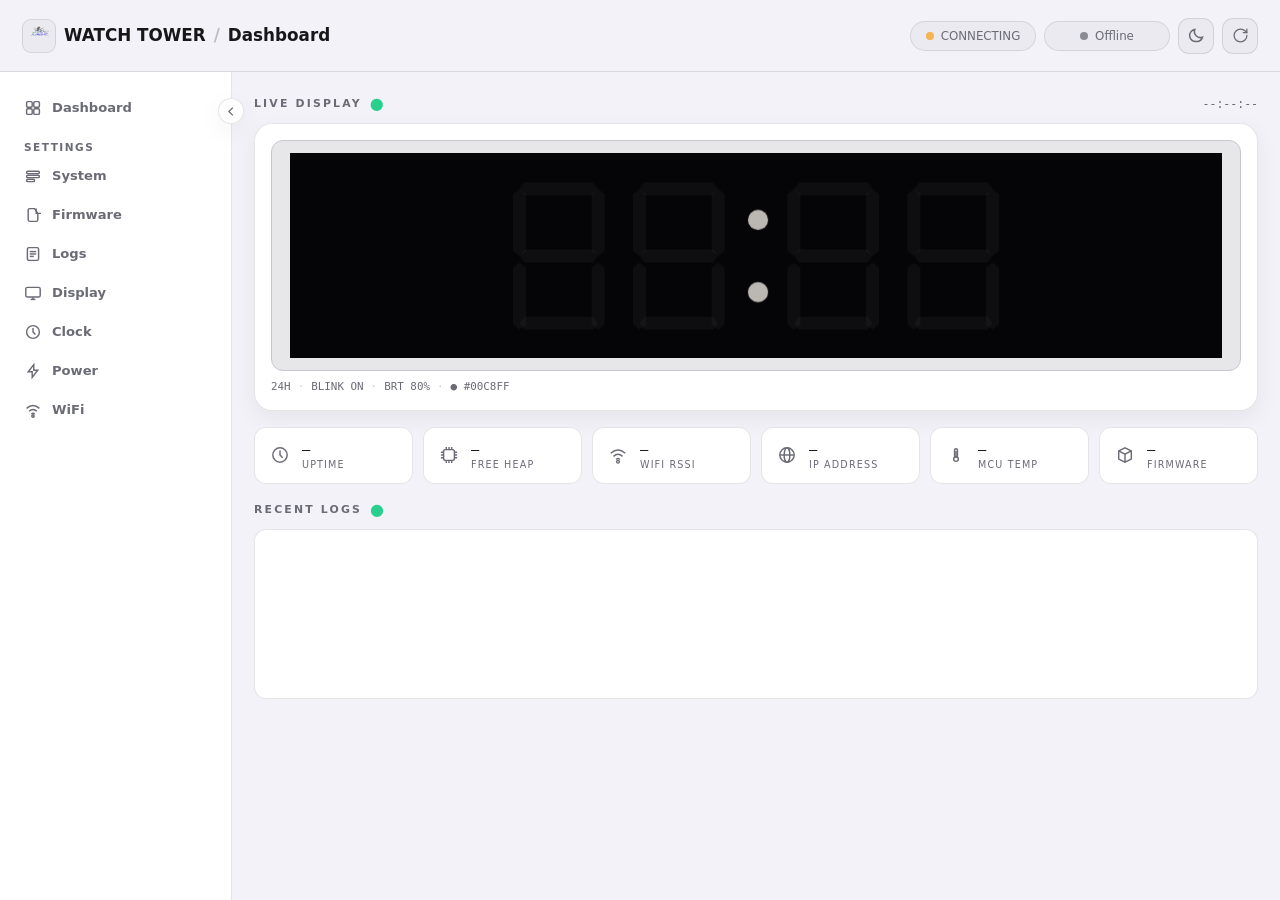
==== commit c907e716: "- Remove WT_SEGD_MODE_DEMO; background overlay now always runs, with a   no-op "solid" effect as the" ====
--- a/spiffs_data/index.html
+++ b/spiffs_data/index.html
@@ -1,1157 +1,1282 @@
 <!doctype html>
 <html lang="en" data-theme="dark">
-  <head>
-    <meta charset="UTF-8" />
-    <meta
-      name="viewport"
-      content="width=device-width,initial-scale=1.0,maximum-scale=1.0"
-    />
-    <title>WATCH TOWER</title>
-    <link
-      rel="icon"
-      href="data:image/svg+xml,%3Csvg xmlns='http://www.w3.org/2000/svg' viewBox='0 0 32 32'%3E%3Crect width='32' height='32' rx='7' fill='%23081218'/%3E%3Ccircle cx='16' cy='16' r='9' fill='none' stroke='%2324c2ff' stroke-width='2.5'/%3E%3Ccircle cx='16' cy='16' r='2.4' fill='%2324c2ff'/%3E%3C/svg%3E"
-    />
-    <link rel="stylesheet" href="style.css" />
-  </head>
-  <body>
-    <div class="app-shell">
-      <header class="topbar" id="hdr">
-        <div class="tb-crumb">
-          <button
-            class="icn-btn mnav-btn"
-            id="mnav-btn"
-            onclick="toggleMobileNav()"
-            title="Menu"
-          >
-            <svg viewBox="0 0 20 20" fill="none" stroke="currentColor" stroke-width="1.8" stroke-linecap="round">
-              <line x1="2" y1="5" x2="18" y2="5" />
-              <line x1="2" y1="10" x2="18" y2="10" />
-              <line x1="2" y1="15" x2="18" y2="15" />
-            </svg>
-          </button>
-          <button
-            class="tb-home"
-            onclick="showPage('dashboard')"
-            title="Go to Dashboard"
-          >
-            <img
-              class="tb-logo"
-              src="[data-uri]"
-              alt="Watch Tower"
-            />
-          </button>
-          <div class="tb-wordmark">WATCH TOWER</div>
-          <span class="tb-sep">/</span>
-          <span class="tb-current" id="tb-current">Dashboard</span>
+    <head>
+        <meta charset="UTF-8" />
+        <meta name="viewport" content="width=device-width,initial-scale=1.0,maximum-scale=1.0" />
+        <title>WATCH TOWER</title>
+        <link
+            rel="icon"
+            href="data:image/svg+xml,%3Csvg xmlns='http://www.w3.org/2000/svg' viewBox='0 0 32 32'%3E%3Crect width='32' height='32' rx='7' fill='%23081218'/%3E%3Ccircle cx='16' cy='16' r='9' fill='none' stroke='%2324c2ff' stroke-width='2.5'/%3E%3Ccircle cx='16' cy='16' r='2.4' fill='%2324c2ff'/%3E%3C/svg%3E"
+        />
+        <link rel="stylesheet" href="style.css" />
+    </head>
+    <body>
+        <div class="app-shell">
+            <header class="topbar" id="hdr">
+                <div class="tb-crumb">
+                    <button
+                        class="icn-btn mnav-btn"
+                        id="mnav-btn"
+                        onclick="toggleMobileNav()"
+                        title="Menu"
+                    >
+                        <svg
+                            viewBox="0 0 20 20"
+                            fill="none"
+                            stroke="currentColor"
+                            stroke-width="1.8"
+                            stroke-linecap="round"
+                        >
+                            <line x1="2" y1="5" x2="18" y2="5" />
+                            <line x1="2" y1="10" x2="18" y2="10" />
+                            <line x1="2" y1="15" x2="18" y2="15" />
+                        </svg>
+                    </button>
+                    <button class="tb-home" onclick="showPage('dashboard')" title="Go to Dashboard">
+                        <img
+                            class="tb-logo"
+                            src="[data-uri]"
+                            alt="Watch Tower"
+                        />
+                    </button>
+                    <div class="tb-wordmark">WATCH TOWER</div>
+                    <span class="tb-sep">/</span>
+                    <span class="tb-current" id="tb-current">Dashboard</span>
+                </div>
+                <div class="tb-right">
+                    <div class="conn-badge" id="conn-badge" title="Browser connection to device">
+                        <span class="conn-dot" id="conn-dot"></span>
+                        <span id="conn-label">CONNECTING</span>
+                    </div>
+                    <div class="wbadge" id="wbadge">
+                        <span class="wdot" id="wdot"></span>
+                        <span id="wifi-label">Offline</span>
+                    </div>
+                    <button class="icn-btn" onclick="toggleTheme()" title="Toggle theme">
+                        <svg class="sun-ic" viewBox="0 0 20 20">
+                            <circle cx="10" cy="10" r="4" />
+                            <path
+                                d="M10 2v2M10 16v2M2 10h2M16 10h2M4.1 4.1l1.4 1.4M14.5 14.5l1.4 1.4M4.1 15.9l1.4-1.4M14.5 5.5l1.4-1.4"
+                            />
+                        </svg>
+                        <svg class="moon-ic" viewBox="0 0 20 20">
+                            <path d="M17 12A7 7 0 0 1 8 3 7 7 0 0 0 10 17a7 7 0 0 0 7-5z" />
+                        </svg>
+                    </button>
+                    <button class="icn-btn" onclick="doRefresh()" title="Refresh data">
+                        <svg
+                            viewBox="0 0 24 24"
+                            fill="none"
+                            stroke="currentColor"
+                            stroke-width="2"
+                            stroke-linecap="round"
+                            stroke-linejoin="round"
+                        >
+                            <path d="M21 12a9 9 0 1 1-9-9c2.52 0 4.93 1 6.74 2.74L21 8" />
+                            <path d="M21 3v5h-5" />
+                        </svg>
+                    </button>
+                </div>
+            </header>
+
+            <div class="mnav-drop" id="mnav-drop">
+                <button
+                    class="nb active"
+                    data-page="dashboard"
+                    title="Dashboard"
+                    onclick="
+                        showPage('dashboard');
+                        closeMobileNav();
+                    "
+                >
+                    <svg viewBox="0 0 20 20">
+                        <rect x="2" y="2" width="7" height="7" rx="1.5" />
+                        <rect x="11" y="2" width="7" height="7" rx="1.5" />
+                        <rect x="2" y="11" width="7" height="7" rx="1.5" />
+                        <rect x="11" y="11" width="7" height="7" rx="1.5" />
+                    </svg>
+                    <span>Dashboard</span>
+                </button>
+
+                <div class="sb-label">Settings</div>
+
+                <button
+                    class="snb active"
+                    data-s="sys"
+                    title="System"
+                    onclick="
+                        showPage('settings');
+                        showSec('sys');
+                        closeMobileNav();
+                    "
+                >
+                    <svg viewBox="0 0 20 20">
+                        <rect x="2" y="4" width="16" height="3" rx="1.5" />
+                        <rect x="2" y="9" width="16" height="3" rx="1.5" />
+                        <rect x="2" y="14" width="10" height="3" rx="1.5" />
+                    </svg>
+                    <span>System</span>
+                </button>
+                <button
+                    class="snb"
+                    data-s="fw"
+                    title="Firmware"
+                    onclick="
+                        showPage('settings');
+                        showSec('fw');
+                        closeMobileNav();
+                    "
+                >
+                    <svg viewBox="0 0 20 20">
+                        <path d="M12 2H6a2 2 0 0 0-2 2v12a2 2 0 0 0 2 2h8a2 2 0 0 0 2-2V8z" />
+                        <polyline points="14,2 14,8 20,8" />
+                    </svg>
+                    <span>Firmware</span>
+                </button>
+                <button
+                    class="snb"
+                    data-s="logs"
+                    title="Logs"
+                    onclick="
+                        showPage('settings');
+                        showSec('logs');
+                        closeMobileNav();
+                    "
+                >
+                    <svg viewBox="0 0 20 20">
+                        <rect x="3" y="2" width="14" height="16" rx="2" />
+                        <line x1="6" y1="7" x2="14" y2="7" />
+                        <line x1="6" y1="10" x2="14" y2="10" />
+                        <line x1="6" y1="13" x2="11" y2="13" />
+                    </svg>
+                    <span>Logs</span>
+                </button>
+                <button
+                    class="snb"
+                    data-s="display"
+                    title="Display"
+                    onclick="
+                        showPage('settings');
+                        showSec('display');
+                        closeMobileNav();
+                    "
+                >
+                    <svg viewBox="0 0 20 20">
+                        <rect x="1" y="3" width="18" height="12" rx="2" />
+                        <line x1="7" y1="18" x2="13" y2="18" />
+                        <line x1="10" y1="15" x2="10" y2="18" />
+                    </svg>
+                    <span>Display</span>
+                </button>
+                <button
+                    class="snb"
+                    data-s="clock"
+                    title="Clock"
+                    onclick="
+                        showPage('settings');
+                        showSec('clock');
+                        closeMobileNav();
+                    "
+                >
+                    <svg viewBox="0 0 20 20">
+                        <circle cx="10" cy="10" r="8" />
+                        <polyline points="10,5 10,10 13,13" />
+                    </svg>
+                    <span>Clock</span>
+                </button>
+                <button
+                    class="snb"
+                    data-s="power"
+                    title="Power"
+                    onclick="
+                        showPage('settings');
+                        showSec('power');
+                        closeMobileNav();
+                    "
+                >
+                    <svg viewBox="0 0 20 20"><path d="M11 2v7h5L9 18v-7H4z" /></svg>
+                    <span>Power</span>
+                </button>
+                <button
+                    class="snb"
+                    data-s="wifi"
+                    title="WiFi"
+                    onclick="
+                        showPage('settings');
+                        showSec('wifi');
+                        closeMobileNav();
+                    "
+                >
+                    <svg viewBox="0 0 20 20">
+                        <path d="M2 8Q10 1 18 8" />
+                        <path d="M5 11.5Q10 7 15 11.5" />
+                        <path d="M8 15Q10 13 12 15" />
+                        <circle cx="10" cy="17.5" r="1.5" />
+                    </svg>
+                    <span>WiFi</span>
+                </button>
+            </div>
+
+            <div class="body-row">
+                <aside class="sidebar" id="sidebar">
+                    <button
+                        class="sb-toggle"
+                        id="sb-toggle"
+                        onclick="toggleSidebar()"
+                        title="Collapse sidebar"
+                    >
+                        <svg viewBox="0 0 20 20">
+                            <polyline points="12,4 6,10 12,16" />
+                        </svg>
+                    </button>
+                    <div class="sb-scroll">
+                        <nav class="sb-nav">
+                            <button
+                                class="nb active"
+                                data-page="dashboard"
+                                title="Dashboard"
+                                onclick="showPage('dashboard')"
+                            >
+                                <svg viewBox="0 0 20 20">
+                                    <rect x="2" y="2" width="7" height="7" rx="1.5" />
+                                    <rect x="11" y="2" width="7" height="7" rx="1.5" />
+                                    <rect x="2" y="11" width="7" height="7" rx="1.5" />
+                                    <rect x="11" y="11" width="7" height="7" rx="1.5" />
+                                </svg>
+                                <span>Dashboard</span>
+                            </button>
+
+                            <div class="sb-label">Settings</div>
+
+                            <button
+                                class="snb active"
+                                data-s="sys"
+                                title="System"
+                                onclick="
+                                    showPage('settings');
+                                    showSec('sys');
+                                "
+                            >
+                                <svg viewBox="0 0 20 20">
+                                    <rect x="2" y="4" width="16" height="3" rx="1.5" />
+                                    <rect x="2" y="9" width="16" height="3" rx="1.5" />
+                                    <rect x="2" y="14" width="10" height="3" rx="1.5" />
+                                </svg>
+                                <span>System</span>
+                            </button>
+                            <button
+                                class="snb"
+                                data-s="fw"
+                                title="Firmware"
+                                onclick="
+                                    showPage('settings');
+                                    showSec('fw');
+                                "
+                            >
+                                <svg viewBox="0 0 20 20">
+                                    <path
+                                        d="M12 2H6a2 2 0 0 0-2 2v12a2 2 0 0 0 2 2h8a2 2 0 0 0 2-2V8z"
+                                    />
+                                    <polyline points="14,2 14,8 20,8" />
+                                </svg>
+                                <span>Firmware</span>
+                            </button>
+                            <button
+                                class="snb"
+                                data-s="logs"
+                                title="Logs"
+                                onclick="
+                                    showPage('settings');
+                                    showSec('logs');
+                                "
+                            >
+                                <svg viewBox="0 0 20 20">
+                                    <rect x="3" y="2" width="14" height="16" rx="2" />
+                                    <line x1="6" y1="7" x2="14" y2="7" />
+                                    <line x1="6" y1="10" x2="14" y2="10" />
+                                    <line x1="6" y1="13" x2="11" y2="13" />
+                                </svg>
+                                <span>Logs</span>
+                            </button>
+                            <button
+                                class="snb"
+                                data-s="display"
+                                title="Display"
+                                onclick="
+                                    showPage('settings');
+                                    showSec('display');
+                                "
+                            >
+                                <svg viewBox="0 0 20 20">
+                                    <rect x="1" y="3" width="18" height="12" rx="2" />
+                                    <line x1="7" y1="18" x2="13" y2="18" />
+                                    <line x1="10" y1="15" x2="10" y2="18" />
+                                </svg>
+                                <span>Display</span>
+                            </button>
+                            <button
+                                class="snb"
+                                data-s="clock"
+                                title="Clock"
+                                onclick="
+                                    showPage('settings');
+                                    showSec('clock');
+                                "
+                            >
+                                <svg viewBox="0 0 20 20">
+                                    <circle cx="10" cy="10" r="8" />
+                                    <polyline points="10,5 10,10 13,13" />
+                                </svg>
+                                <span>Clock</span>
+                            </button>
+                            <button
+                                class="snb"
+                                data-s="power"
+                                title="Power"
+                                onclick="
+                                    showPage('settings');
+                                    showSec('power');
+                                "
+                            >
+                                <svg viewBox="0 0 20 20"><path d="M11 2v7h5L9 18v-7H4z" /></svg>
+                                <span>Power</span>
+                            </button>
+                            <button
+                                class="snb"
+                                data-s="wifi"
+                                title="WiFi"
+                                onclick="
+                                    showPage('settings');
+                                    showSec('wifi');
+                                "
+                            >
+                                <svg viewBox="0 0 20 20">
+                                    <path d="M2 8Q10 1 18 8" />
+                                    <path d="M5 11.5Q10 7 15 11.5" />
+                                    <path d="M8 15Q10 13 12 15" />
+                                    <circle cx="10" cy="17.5" r="1.5" />
+                                </svg>
+                                <span>WiFi</span>
+                            </button>
+                        </nav>
+                    </div>
+                </aside>
+
+                <main id="main">
+                    <!-- DASHBOARD -->
+                    <div class="page active" id="pg-dashboard">
+                        <section class="disp-section">
+                            <div class="sec-hdr">
+                                <span class="sec-lbl">LIVE DISPLAY</span>
+                                <span class="live-pip">&#9679;</span>
+                                <span id="live-time" class="mono sec-ts">--:--:--</span>
+                            </div>
+                            <div class="disp-card">
+                                <div class="disp-bezel">
+                                    <canvas id="vd-canvas" width="500" height="110"></canvas>
+                                </div>
+                                <div class="disp-meta">
+                                    <span id="dinfo-fmt">24H</span>
+                                    <span class="dm-sep">&#183;</span>
+                                    <span id="dinfo-blink">BLINK ON</span>
+                                    <span class="dm-sep">&#183;</span>
+                                    <span id="dinfo-brt">BRT 80%</span>
+                                    <span class="dm-sep">&#183;</span>
+                                    <span id="dinfo-color">&#9679; #00C8FF</span>
+                                </div>
+                            </div>
+                        </section>
+
+                        <section class="stat-grid">
+                            <div class="scard">
+                                <span class="sc-ic">
+                                    <svg viewBox="0 0 20 20">
+                                        <circle cx="10" cy="10" r="8" />
+                                        <polyline points="10,5 10,10 13,13" />
+                                    </svg>
+                                </span>
+                                <div>
+                                    <div class="sc-v mono" id="d-uptime">&#8212;</div>
+                                    <div class="sc-l">UPTIME</div>
+                                </div>
+                            </div>
+                            <div class="scard">
+                                <span class="sc-ic">
+                                    <svg viewBox="0 0 20 20">
+                                        <rect x="4" y="4" width="12" height="12" rx="2" />
+                                        <path
+                                            d="M7 4V1M10 4V1M13 4V1M7 19v-3M10 19v-3M13 19v-3M4 7H1M4 10H1M4 13H1M19 7h-3M19 10h-3M19 13h-3"
+                                        />
+                                    </svg>
+                                </span>
+                                <div>
+                                    <div class="sc-v mono" id="d-heap">&#8212;</div>
+                                    <div class="sc-l">FREE HEAP</div>
+                                </div>
+                            </div>
+                            <div class="scard">
+                                <span class="sc-ic">
+                                    <svg viewBox="0 0 20 20">
+                                        <path d="M2 8Q10 1 18 8" />
+                                        <path d="M5 11.5Q10 7 15 11.5" />
+                                        <path d="M8 15Q10 13 12 15" />
+                                        <circle cx="10" cy="17.5" r="1.5" />
+                                    </svg>
+                                </span>
+                                <div>
+                                    <div class="sc-v mono" id="d-rssi">&#8212;</div>
+                                    <div class="sc-l">WIFI RSSI</div>
+                                </div>
+                            </div>
+                            <div class="scard">
+                                <span class="sc-ic">
+                                    <svg viewBox="0 0 20 20">
+                                        <circle cx="10" cy="10" r="8" />
+                                        <ellipse cx="10" cy="10" rx="3.2" ry="8" />
+                                        <line x1="2" y1="10" x2="18" y2="10" />
+                                    </svg>
+                                </span>
+                                <div>
+                                    <div class="sc-v mono" id="d-ip">&#8212;</div>
+                                    <div class="sc-l">IP ADDRESS</div>
+                                </div>
+                            </div>
+                            <div class="scard">
+                                <span class="sc-ic">
+                                    <svg viewBox="0 0 20 20">
+                                        <rect x="8.4" y="3" width="3.2" height="9.5" rx="1.6" />
+                                        <circle cx="10" cy="14.5" r="2.6" />
+                                        <line x1="10" y1="5.5" x2="10" y2="11.5" />
+                                    </svg>
+                                </span>
+                                <div>
+                                    <div class="sc-v mono" id="d-temp">&#8212;</div>
+                                    <div class="sc-l">MCU TEMP</div>
+                                </div>
+                            </div>
+                            <div class="scard">
+                                <span class="sc-ic">
+                                    <svg viewBox="0 0 20 20">
+                                        <path d="M10 2 3 5.5v9L10 18l7-3.5v-9z" />
+                                        <path d="M3 5.5 10 9l7-3.5M10 9v9" />
+                                    </svg>
+                                </span>
+                                <div>
+                                    <div class="sc-v mono" id="d-fw">&#8212;</div>
+                                    <div class="sc-l">FIRMWARE</div>
+                                </div>
+                            </div>
+                        </section>
+
+                        <section>
+                            <div class="sec-hdr">
+                                <span class="sec-lbl">RECENT LOGS</span
+                                ><span class="live-pip">&#9679;</span>
+                            </div>
+                            <div class="log-mini" id="dash-logs"></div>
+                        </section>
+                    </div>
+
+                    <!-- SETTINGS -->
+                    <div class="page" id="pg-settings">
+                        <div class="set-body">
+                            <!-- SYSTEM -->
+                            <div class="spane active" id="sec-sys">
+                                <h2>System Status</h2>
+                                <div class="rbar-grid">
+                                    <div class="rcard">
+                                        <div class="rrow">
+                                            <span>CPU</span
+                                            ><span class="mono" id="cpu-pct">0%</span>
+                                        </div>
+                                        <div class="rtrack">
+                                            <div class="rfill cpu" id="cpu-bar"></div>
+                                        </div>
+                                    </div>
+                                    <div class="rcard">
+                                        <div class="rrow">
+                                            <span>RAM</span
+                                            ><span class="mono" id="ram-pct">0%</span>
+                                        </div>
+                                        <div class="rtrack">
+                                            <div class="rfill ram" id="ram-bar"></div>
+                                        </div>
+                                    </div>
+                                    <div class="rcard">
+                                        <div class="rrow">
+                                            <span>Flash</span
+                                            ><span class="mono" id="flash-pct">0%</span>
+                                        </div>
+                                        <div class="rtrack">
+                                            <div class="rfill fla" id="flash-bar"></div>
+                                        </div>
+                                    </div>
+                                    <div class="rcard">
+                                        <div class="rrow">
+                                            <span>SPIFFS</span
+                                            ><span class="mono" id="spiffs-pct">0%</span>
+                                        </div>
+                                        <div class="rtrack">
+                                            <div class="rfill spi" id="spiffs-bar"></div>
+                                        </div>
+                                    </div>
+                                </div>
+                                <table class="itbl">
+                                    <tr>
+                                        <td>Chip Model</td>
+                                        <td class="mono" id="i-chip">&#8212;</td>
+                                    </tr>
+                                    <tr>
+                                        <td>CPU Cores</td>
+                                        <td class="mono" id="i-cores">&#8212;</td>
+                                    </tr>
+                                    <tr>
+                                        <td>CPU Frequency</td>
+                                        <td class="mono" id="i-freq">&#8212;</td>
+                                    </tr>
+                                    <tr>
+                                        <td>Flash Size</td>
+                                        <td class="mono" id="i-flash">&#8212;</td>
+                                    </tr>
+                                    <tr>
+                                        <td>Free Heap</td>
+                                        <td class="mono" id="i-heap">&#8212;</td>
+                                    </tr>
+                                    <tr>
+                                        <td>Min Free Heap</td>
+                                        <td class="mono" id="i-minheap">&#8212;</td>
+                                    </tr>
+                                    <tr>
+                                        <td>Uptime</td>
+                                        <td class="mono" id="i-uptime">&#8212;</td>
+                                    </tr>
+                                    <tr>
+                                        <td>Temperature</td>
+                                        <td class="mono" id="i-temp">&#8212;</td>
+                                    </tr>
+                                    <tr>
+                                        <td>Reset Reason</td>
+                                        <td class="mono" id="i-reset">&#8212;</td>
+                                    </tr>
+                                </table>
+                                <div class="disp-actions" style="margin-top: 18px">
+                                    <button class="bghost" onclick="rebootDevice()">
+                                        Reboot Device
+                                    </button>
+                                </div>
+                            </div>
+
+                            <!-- FIRMWARE -->
+                            <div class="spane" id="sec-fw">
+                                <h2>Firmware &amp; OTA</h2>
+                                <table class="itbl" style="margin-bottom: 18px">
+                                    <tr>
+                                        <td>Version</td>
+                                        <td class="mono" id="fw-ver">&#8212;</td>
+                                    </tr>
+                                    <tr>
+                                        <td>Build Date</td>
+                                        <td class="mono" id="fw-date">&#8212;</td>
+                                    </tr>
+                                    <tr>
+                                        <td>IDF Version</td>
+                                        <td class="mono" id="fw-idf">&#8212;</td>
+                                    </tr>
+                                    <tr>
+                                        <td>Active Slot</td>
+                                        <td class="mono" id="fw-slot">&#8212;</td>
+                                    </tr>
+                                    <tr>
+                                        <td>App0 State</td>
+                                        <td class="mono" id="fw-app0">&#8212;</td>
+                                    </tr>
+                                    <tr>
+                                        <td>App1 State</td>
+                                        <td class="mono" id="fw-app1">&#8212;</td>
+                                    </tr>
+                                    <tr>
+                                        <td>SPIFFS Used</td>
+                                        <td class="mono" id="fw-spiffs">&#8212;</td>
+                                    </tr>
+                                </table>
+                                <div class="ucard">
+                                    <div class="uc-title">
+                                        <svg
+                                            viewBox="0 0 24 24"
+                                            fill="none"
+                                            stroke="currentColor"
+                                            stroke-width="2"
+                                            stroke-linecap="round"
+                                            stroke-linejoin="round"
+                                        >
+                                            <path
+                                                d="M21 12a9 9 0 1 1-9-9c2.52 0 4.93 1 6.74 2.74L21 8"
+                                            />
+                                            <path d="M21 3v5h-5" />
+                                        </svg>
+                                        <span>Firmware Update (.bin)</span>
+                                    </div>
+                                    <div
+                                        class="dz"
+                                        id="fw-dz"
+                                        onclick="document.getElementById('fw-inp').click()"
+                                    >
+                                        <svg
+                                            viewBox="0 0 24 24"
+                                            width="28"
+                                            height="28"
+                                            fill="none"
+                                            stroke="currentColor"
+                                            stroke-width="1.8"
+                                        >
+                                            <polyline points="16,16 12,12 8,16" />
+                                            <line x1="12" y1="12" x2="12" y2="21" />
+                                            <path d="M20.4 15.6A9 9 0 1 0 3.6 15.6" />
+                                        </svg>
+                                        <span>Drop <code>.bin</code> or click to browse</span>
+                                        <input
+                                            type="file"
+                                            id="fw-inp"
+                                            accept=".bin"
+                                            hidden
+                                            onchange="uploadFW(this.files[0])"
+                                        />
+                                    </div>
+                                    <div class="prog hidden" id="fw-prog">
+                                        <div class="pb"><div class="pf" id="fw-fill"></div></div>
+                                        <span class="mono" id="fw-pct">0%</span>
+                                    </div>
+                                    <p class="uc-warn">
+                                        <svg viewBox="0 0 20 20">
+                                            <path d="M10 3 18 17H2z" />
+                                            <line x1="10" y1="8" x2="10" y2="12" />
+                                            <circle
+                                                cx="10"
+                                                cy="14.5"
+                                                r="0.9"
+                                                fill="currentColor"
+                                                stroke="none"
+                                            />
+                                        </svg>
+                                        <span>Device restarts after update</span>
+                                    </p>
+                                </div>
+                                <div class="ucard">
+                                    <div class="uc-title">
+                                        <svg viewBox="0 0 20 20">
+                                            <circle cx="10" cy="10" r="8" />
+                                            <ellipse cx="10" cy="10" rx="3.2" ry="8" />
+                                            <line x1="2" y1="10" x2="18" y2="10" />
+                                        </svg>
+                                        <span>Web App Update</span>
+                                    </div>
+                                    <div
+                                        class="dz"
+                                        id="wa-dz"
+                                        onclick="document.getElementById('wa-inp').click()"
+                                    >
+                                        <svg
+                                            viewBox="0 0 24 24"
+                                            width="28"
+                                            height="28"
+                                            fill="none"
+                                            stroke="currentColor"
+                                            stroke-width="1.8"
+                                        >
+                                            <polyline points="16,16 12,12 8,16" />
+                                            <line x1="12" y1="12" x2="12" y2="21" />
+                                            <path d="M20.4 15.6A9 9 0 1 0 3.6 15.6" />
+                                        </svg>
+                                        <span
+                                            >Drop <code>.html / .css / .js</code> or click to
+                                            browse</span
+                                        >
+                                        <input
+                                            type="file"
+                                            id="wa-inp"
+                                            accept=".html,.css,.js,.bin"
+                                            hidden
+                                            onchange="uploadWA(this.files[0])"
+                                        />
+                                    </div>
+                                    <div class="prog hidden" id="wa-prog">
+                                        <div class="pb"><div class="pf" id="wa-fill"></div></div>
+                                        <span class="mono" id="wa-pct">0%</span>
+                                    </div>
+                                </div>
+                            </div>
+
+                            <!-- LOGS -->
+                            <div class="spane" id="sec-logs">
+                                <h2>System Logs <span class="live-pip">&#9679;</span></h2>
+                                <div class="log-tb">
+                                    <div class="lf-row">
+                                        <button
+                                            class="lfb active"
+                                            data-lv="ALL"
+                                            onclick="setLogFilter('ALL')"
+                                        >
+                                            ALL
+                                        </button>
+                                        <button
+                                            class="lfb"
+                                            data-lv="ERROR"
+                                            onclick="setLogFilter('ERROR')"
+                                        >
+                                            ERR
+                                        </button>
+                                        <button
+                                            class="lfb"
+                                            data-lv="WARN"
+                                            onclick="setLogFilter('WARN')"
+                                        >
+                                            WRN
+                                        </button>
+                                        <button
+                                            class="lfb"
+                                            data-lv="INFO"
+                                            onclick="setLogFilter('INFO')"
+                                        >
+                                            INF
+                                        </button>
+                                        <button
+                                            class="lfb"
+                                            data-lv="DEBUG"
+                                            onclick="setLogFilter('DEBUG')"
+                                        >
+                                            DBG
+                                        </button>
+                                    </div>
+                                    <div class="la-row">
+                                        <label class="swl"
+                                            ><input type="checkbox" id="log-as" checked /><span
+                                                class="swt"
+                                                ><span class="swk"></span></span
+                                            ><span>Auto-scroll</span></label
+                                        >
+                                        <button class="bsm" onclick="clearLogs()">Clear</button>
+                                        <button class="bsm" onclick="exportLogs()">
+                                            &#8595; Export
+                                        </button>
+                                    </div>
+                                </div>
+                                <div class="log-viewer" id="log-viewer"></div>
+                                <div class="log-ft">
+                                    <span id="log-count">0 entries</span
+                                    ><span id="log-ts">&#8212;</span>
+                                </div>
+                            </div>
+
+                            <!-- DISPLAY -->
+                            <div class="spane" id="sec-display">
+                                <h2>Display Settings</h2>
+                                <div class="dp-layout">
+                                    <div class="dp-ctrls">
+                                        <div class="fg">
+                                            <label>Display Mode</label>
+                                            <select id="dp-mode" onchange="onDispChange()">
+                                                <option value="time">Clock</option>
+                                                <option value="number">Number</option>
+                                                <option value="text">Text</option>
+                                            </select>
+                                        </div>
+                                        <div class="fg" id="dp-value-wrap">
+                                            <label>Number Value</label>
+                                            <input
+                                                type="number"
+                                                id="dp-value"
+                                                min="0"
+                                                max="9999"
+                                                value="1234"
+                                                oninput="onDispChange()"
+                                            />
+                                        </div>
+                                        <div class="fg" id="dp-text-wrap">
+                                            <label>Display Text</label>
+                                            <input
+                                                type="text"
+                                                id="dp-text"
+                                                maxlength="4"
+                                                value="HELO"
+                                                oninput="
+                                                    this.value = this.value
+                                                        .toUpperCase()
+                                                        .replace(/[^A-Z0-9 _-]/g, '')
+                                                        .slice(0, 4);
+                                                    onDispChange();
+                                                "
+                                            />
+                                        </div>
+                                        <div class="fg">
+                                            <label>Display Color</label>
+                                            <div class="clr-row">
+                                                <input
+                                                    type="color"
+                                                    id="dp-color"
+                                                    value="#00c8ff"
+                                                    oninput="onDispChange()"
+                                                />
+                                                <div class="swatches">
+                                                    <div
+                                                        class="sw"
+                                                        style="background: #00c8ff"
+                                                        onclick="pickColor('#00c8ff')"
+                                                    ></div>
+                                                    <div
+                                                        class="sw"
+                                                        style="background: #00ff99"
+                                                        onclick="pickColor('#00ff99')"
+                                                    ></div>
+                                                    <div
+                                                        class="sw"
+                                                        style="background: #ff8c00"
+                                                        onclick="pickColor('#ff8c00')"
+                                                    ></div>
+                                                    <div
+                                                        class="sw"
+                                                        style="background: #ffffff"
+                                                        onclick="pickColor('#ffffff')"
+                                                    ></div>
+                                                    <div
+                                                        class="sw"
+                                                        style="background: #ff3860"
+                                                        onclick="pickColor('#ff3860')"
+                                                    ></div>
+                                                    <div
+                                                        class="sw"
+                                                        style="background: #ffdd57"
+                                                        onclick="pickColor('#ffdd57')"
+                                                    ></div>
+                                                    <div
+                                                        class="sw"
+                                                        style="background: #b48eff"
+                                                        onclick="pickColor('#b48eff')"
+                                                    ></div>
+                                                    <div
+                                                        class="sw"
+                                                        style="background: #c0c0c0"
+                                                        onclick="pickColor('#c0c0c0')"
+                                                    ></div>
+                                                </div>
+                                            </div>
+                                        </div>
+                                        <div class="fg">
+                                            <label
+                                                >Brightness
+                                                <span class="pill" id="brt-val">80%</span></label
+                                            >
+                                            <div class="brt-row">
+                                                <span class="brt-mark mono">MIN</span>
+                                                <input
+                                                    type="range"
+                                                    class="slider slider-brt"
+                                                    id="dp-brt"
+                                                    min="0"
+                                                    max="100"
+                                                    step="1"
+                                                    value="80"
+                                                    oninput="onDispChange()"
+                                                />
+                                                <span class="brt-mark mono">MAX</span>
+                                            </div>
+                                        </div>
+                                        <div class="fg">
+                                            <label>Effects</label>
+                                            <div class="swl-list">
+                                                <label class="swl"
+                                                    ><input
+                                                        type="checkbox"
+                                                        id="dp-blink"
+                                                        checked
+                                                        onchange="onDispChange()"
+                                                    /><span class="swt"
+                                                        ><span class="swk"></span></span
+                                                    ><span>Colon Blink</span></label
+                                                >
+                                                <label class="swl"
+                                                    ><input
+                                                        type="checkbox"
+                                                        id="dp-scroll"
+                                                        onchange="onDispChange()"
+                                                    /><span class="swt"
+                                                        ><span class="swk"></span></span
+                                                    ><span>Scroll Effect</span></label
+                                                >
+                                                <label class="swl"
+                                                    ><input
+                                                        type="checkbox"
+                                                        id="dp-anim-effect"
+                                                        onchange="onDispChange()"
+                                                    /><span class="swt"
+                                                        ><span class="swk"></span></span
+                                                    ><span>Background Animation</span></label
+                                                >
+                                                <label class="swl"
+                                                    ><input
+                                                        type="checkbox"
+                                                        id="dp-pulse"
+                                                        onchange="onDispChange()"
+                                                    /><span class="swt"
+                                                        ><span class="swk"></span></span
+                                                    ><span>Pulse Glow</span></label
+                                                >
+                                                <label class="swl"
+                                                    ><input
+                                                        type="checkbox"
+                                                        id="dp-trans"
+                                                        checked
+                                                        onchange="onDispChange()"
+                                                    /><span class="swt"
+                                                        ><span class="swk"></span></span
+                                                    ><span>Digit Transitions</span></label
+                                                >
+                                            </div>
+                                        </div>
+                                        <div class="fg" id="dp-anim-fx-wrap">
+                                            <label>Animation Pattern</label>
+                                            <select id="dp-anim-fx" onchange="onDispChange()">
+                                                <option value="rainbow_ring">Rainbow Ring</option>
+                                                <option value="ripple">Ripple</option>
+                                                <option value="galaxy">Galaxy</option>
+                                                <option value="xy_flow">XY Flow</option>
+                                                <option value="shockwave">Shockwave</option>
+                                            </select>
+                                        </div>
+                                        <div class="fg">
+                                            <label>LED Count</label>
+                                            <input
+                                                type="number"
+                                                id="dp-led-count"
+                                                min="58"
+                                                max="100"
+                                                step="1"
+                                                value="58"
+                                                onchange="onDispChange()"
+                                            />
+                                            <small id="dp-led-count-hint">58-100 LEDs</small>
+                                        </div>
+                                        <div class="fg">
+                                            <label>Reaction</label>
+                                            <select id="dp-react" onchange="onDispChange()">
+                                                <option value="none">None</option>
+                                                <option value="flash">Flash on Hour</option>
+                                                <option value="sweep">Color Sweep</option>
+                                                <option value="rainbow">Rainbow Cycle</option>
+                                            </select>
+                                        </div>
+                                        <div class="disp-actions">
+                                            <button class="bpri" onclick="forceSendDispSettings()">
+                                                Set Display
+                                            </button>
+                                        </div>
+                                    </div>
+                                    <div class="dp-prev">
+                                        <div class="pb-hdr">
+                                            <span class="prev-lbl">LIVE PREVIEW</span>
+                                            <button class="bsm" onclick="manualDisplayRefresh()">
+                                                Refresh Preview
+                                            </button>
+                                        </div>
+                                        <div class="prev-frame">
+                                            <canvas
+                                                id="prev-canvas"
+                                                width="300"
+                                                height="76"
+                                            ></canvas>
+                                        </div>
+                                        <p class="prev-hint">
+                                            Changes auto-save to device instantly
+                                        </p>
+                                    </div>
+                                </div>
+                            </div>
+
+                            <!-- CLOCK -->
+                            <div class="spane" id="sec-clock">
+                                <h2>Clock &amp; Time</h2>
+                                <div class="ctrl-grid">
+                                    <div class="fg">
+                                        <label>Time Format</label>
+                                        <div class="seg">
+                                            <button
+                                                class="sgb active"
+                                                id="fmt-24"
+                                                onclick="setFmt(24)"
+                                            >
+                                                24-Hour</button
+                                            ><button class="sgb" id="fmt-12" onclick="setFmt(12)">
+                                                12-Hour AM/PM
+                                            </button>
+                                        </div>
+                                    </div>
+                                    <div class="fg">
+                                        <label>Timezone</label>
+                                        <select id="tz-sel" onchange="onClockChange()">
+                                            <option value="UTC0">UTC+0 &#8212; London</option>
+                                            <option value="IST-5:30">UTC+5:30 &#8212; India</option>
+                                            <option value="EST5EDT">
+                                                UTC-5 &#8212; US Eastern
+                                            </option>
+                                            <option value="CST6CDT">
+                                                UTC-6 &#8212; US Central
+                                            </option>
+                                            <option value="PST8PDT">
+                                                UTC-8 &#8212; US Pacific
+                                            </option>
+                                            <option value="CET-1CEST">
+                                                UTC+1 &#8212; Central Europe
+                                            </option>
+                                            <option value="MSK-3">UTC+3 &#8212; Moscow</option>
+                                            <option value="GST-4">UTC+4 &#8212; Gulf</option>
+                                            <option value="PKT-5">UTC+5 &#8212; Pakistan</option>
+                                            <option value="BST-6">UTC+6 &#8212; Bangladesh</option>
+                                            <option value="ICT-7">UTC+7 &#8212; Indochina</option>
+                                            <option value="CST-8">
+                                                UTC+8 &#8212; China/Singapore
+                                            </option>
+                                            <option value="JST-9">UTC+9 &#8212; Japan/Korea</option>
+                                            <option value="AEST-10AEDT">
+                                                UTC+10 &#8212; Australia East
+                                            </option>
+                                        </select>
+                                    </div>
+                                    <div class="fg">
+                                        <label>NTP Server</label>
+                                        <div class="inp-row">
+                                            <input
+                                                type="text"
+                                                id="ntp-srv"
+                                                value="pool.ntp.org"
+                                                onchange="onClockChange()"
+                                            /><button class="bsm" onclick="syncNTP()">
+                                                Sync Now
+                                            </button>
+                                        </div>
+                                        <span class="hint" id="ntp-hint">Last sync: &#8212;</span>
+                                    </div>
+                                    <div class="fg">
+                                        <label>Alarm 1</label>
+                                        <div class="alarm-r">
+                                            <input
+                                                type="time"
+                                                id="al1-t"
+                                                value="07:00"
+                                                onchange="onClockChange()"
+                                            /><label class="swl"
+                                                ><input
+                                                    type="checkbox"
+                                                    id="al1-en"
+                                                    onchange="onClockChange()"
+                                                /><span class="swt"><span class="swk"></span></span
+                                                ><span>Enable</span></label
+                                            >
+                                        </div>
+                                    </div>
+                                    <div class="fg">
+                                        <label>Alarm 2</label>
+                                        <div class="alarm-r">
+                                            <input
+                                                type="time"
+                                                id="al2-t"
+                                                value="22:00"
+                                                onchange="onClockChange()"
+                                            /><label class="swl"
+                                                ><input
+                                                    type="checkbox"
+                                                    id="al2-en"
+                                                    onchange="onClockChange()"
+                                                /><span class="swt"><span class="swk"></span></span
+                                                ><span>Enable</span></label
+                                            >
+                                        </div>
+                                    </div>
+                                    <div class="fg">
+                                        <label>Notification Type</label>
+                                        <select id="notif-type" onchange="onClockChange()">
+                                            <option value="flash">Display Flash</option>
+                                            <option value="blink">LED Blink</option>
+                                            <option value="both">Flash + LED</option>
+                                            <option value="none">Silent</option>
+                                        </select>
+                                    </div>
+                                    <div class="fg">
+                                        <label>Notification Sound</label>
+                                        <select id="notif-sound" onchange="onClockChange()">
+                                            <option value="beep">Short Beep</option>
+                                            <option value="chime">Chime</option>
+                                            <option value="alarm">Alarm Tone</option>
+                                            <option value="none">None</option>
+                                        </select>
+                                    </div>
+                                </div>
+                            </div>
+
+                            <!-- POWER -->
+                            <div class="spane" id="sec-power">
+                                <h2>Power &amp; Battery</h2>
+                                <div class="batt-card">
+                                    <div class="batt-vis">
+                                        <div class="batt-body">
+                                            <div class="batt-fill" id="batt-fill"></div>
+                                            <span class="batt-txt" id="batt-txt">&#8212;%</span>
+                                        </div>
+                                        <div class="batt-cap"></div>
+                                    </div>
+                                    <div class="batt-stats">
+                                        <div class="bs">
+                                            <div class="bsv mono" id="batt-v">&#8212;V</div>
+                                            <div class="bsl">VOLTAGE</div>
+                                        </div>
+                                        <div class="bs">
+                                            <div class="bsv mono" id="batt-ma">&#8212;mA</div>
+                                            <div class="bsl">CURRENT</div>
+                                        </div>
+                                        <div class="bs">
+                                            <div class="bsv mono" id="pwr-src">&#8212;</div>
+                                            <div class="bsl">SOURCE</div>
+                                        </div>
+                                        <div class="bs">
+                                            <div class="bsv mono" id="batt-eta">&#8212;h</div>
+                                            <div class="bsl">ETA</div>
+                                        </div>
+                                    </div>
+                                </div>
+                                <div class="ctrl-grid">
+                                    <div class="fg">
+                                        <label>Sleep Mode</label>
+                                        <select id="sl-mode" onchange="onPowerChange()">
+                                            <option value="none">Disabled</option>
+                                            <option value="light">Light Sleep</option>
+                                            <option value="deep">Deep Sleep</option>
+                                            <option value="auto">Auto (battery)</option>
+                                        </select>
+                                    </div>
+                                    <div class="fg">
+                                        <label>Auto-Sleep Timeout</label>
+                                        <div class="inp-row">
+                                            <input
+                                                type="number"
+                                                id="sl-timeout"
+                                                value="30"
+                                                min="0"
+                                                max="3600"
+                                                onchange="onPowerChange()"
+                                            /><span class="unit">sec</span>
+                                        </div>
+                                    </div>
+                                    <div class="fg">
+                                        <label>Low Battery Alert</label>
+                                        <div class="inp-row">
+                                            <input
+                                                type="number"
+                                                id="batt-alert"
+                                                value="20"
+                                                min="5"
+                                                max="50"
+                                                onchange="onPowerChange()"
+                                            /><span class="unit">%</span>
+                                        </div>
+                                    </div>
+                                    <div class="fg">
+                                        <label>Power Saving</label>
+                                        <div class="swl-list">
+                                            <label class="swl"
+                                                ><input
+                                                    type="checkbox"
+                                                    id="ps-dim"
+                                                    checked
+                                                    onchange="onPowerChange()"
+                                                /><span class="swt"><span class="swk"></span></span
+                                                ><span>Auto-dim on inactivity</span></label
+                                            >
+                                            <label class="swl"
+                                                ><input
+                                                    type="checkbox"
+                                                    id="ps-wifi"
+                                                    onchange="onPowerChange()"
+                                                /><span class="swt"><span class="swk"></span></span
+                                                ><span>WiFi DTIM power saving</span></label
+                                            >
+                                        </div>
+                                    </div>
+                                </div>
+                            </div>
+
+                            <!-- WIFI -->
+                            <div class="spane" id="sec-wifi">
+                                <h2>WiFi Settings</h2>
+                                <div class="wstat-card">
+                                    <div class="wsc-dot" id="wsc-dot"></div>
+                                    <div class="wsc-info">
+                                        <div class="wsc-ssid" id="wsc-ssid">Not connected</div>
+                                        <div class="wsc-detail mono" id="wsc-detail">&#8212;</div>
+                                    </div>
+                                    <div class="wsc-right">
+                                        <div class="rssi-ic" id="rssi-ic">
+                                            <span></span><span></span><span></span><span></span>
+                                        </div>
+                                        <div class="mono rssi-val" id="rssi-v">&#8212; dBm</div>
+                                    </div>
+                                </div>
+                                <div class="prof-box">
+                                    <div class="pb-hdr">
+                                        <span>Saved Networks</span
+                                        ><button class="bsm" onclick="showAddWifi()">
+                                            &#65291; Add
+                                        </button>
+                                    </div>
+                                    <div id="profiles-list">
+                                        <div class="empty">Loading&#8230;</div>
+                                    </div>
+                                </div>
+                                <div class="add-wifi-form hidden" id="add-wifi-form">
+                                    <div class="awf-title">Add Network</div>
+                                    <div class="fg">
+                                        <label>SSID</label
+                                        ><input
+                                            type="text"
+                                            id="new-ssid"
+                                            placeholder="Network name"
+                                            autocomplete="off"
+                                        />
+                                    </div>
+                                    <div class="fg">
+                                        <label>Password</label>
+                                        <div class="inp-row">
+                                            <input
+                                                type="password"
+                                                id="new-pass"
+                                                placeholder="Password"
+                                                autocomplete="new-password"
+                                            /><button
+                                                class="bsm icn-only"
+                                                onclick="togglePw()"
+                                                title="Show/hide password"
+                                            >
+                                                <svg viewBox="0 0 20 20">
+                                                    <path
+                                                        d="M1 10s3.5-6 9-6 9 6 9 6-3.5 6-9 6-9-6-9-6z"
+                                                    />
+                                                    <circle cx="10" cy="10" r="2.5" />
+                                                </svg>
+                                            </button>
+                                        </div>
+                                    </div>
+                                    <div class="awf-btns">
+                                        <button class="bpri" onclick="addProfile()">
+                                            Add Profile</button
+                                        ><button class="bghost" onclick="hideAddWifi()">
+                                            Cancel
+                                        </button>
+                                    </div>
+                                </div>
+                            </div>
+                        </div>
+                    </div>
+                </main>
+            </div>
         </div>
-        <div class="tb-right">
-          <div
-            class="conn-badge"
-            id="conn-badge"
-            title="Browser connection to device"
-          >
-            <span class="conn-dot" id="conn-dot"></span>
-            <span id="conn-label">CONNECTING</span>
-          </div>
-          <div class="wbadge" id="wbadge">
-            <span class="wdot" id="wdot"></span>
-            <span id="wifi-label">Offline</span>
-          </div>
-          <button class="icn-btn" onclick="toggleTheme()" title="Toggle theme">
-            <svg class="sun-ic" viewBox="0 0 20 20">
-              <circle cx="10" cy="10" r="4" />
-              <path
-                d="M10 2v2M10 16v2M2 10h2M16 10h2M4.1 4.1l1.4 1.4M14.5 14.5l1.4 1.4M4.1 15.9l1.4-1.4M14.5 5.5l1.4-1.4"
-              />
-            </svg>
-            <svg class="moon-ic" viewBox="0 0 20 20">
-              <path d="M17 12A7 7 0 0 1 8 3 7 7 0 0 0 10 17a7 7 0 0 0 7-5z" />
-            </svg>
-          </button>
-          <button class="icn-btn" onclick="doRefresh()" title="Refresh data">
-            <svg
-              viewBox="0 0 24 24"
-              fill="none"
-              stroke="currentColor"
-              stroke-width="2"
-              stroke-linecap="round"
-              stroke-linejoin="round"
-            >
-              <path d="M21 12a9 9 0 1 1-9-9c2.52 0 4.93 1 6.74 2.74L21 8" />
-              <path d="M21 3v5h-5" />
-            </svg>
-          </button>
-        </div>
-      </header>
-
-      <div class="mnav-drop" id="mnav-drop">
-        <button
-          class="nb active"
-          data-page="dashboard"
-          title="Dashboard"
-          onclick="showPage('dashboard'); closeMobileNav()"
-        >
-          <svg viewBox="0 0 20 20">
-            <rect x="2" y="2" width="7" height="7" rx="1.5" />
-            <rect x="11" y="2" width="7" height="7" rx="1.5" />
-            <rect x="2" y="11" width="7" height="7" rx="1.5" />
-            <rect x="11" y="11" width="7" height="7" rx="1.5" />
-          </svg>
-          <span>Dashboard</span>
-        </button>
-
-        <div class="sb-label">Settings</div>
-
-        <button
-          class="snb active"
-          data-s="sys"
-          title="System"
-          onclick="showPage('settings'); showSec('sys'); closeMobileNav()"
-        >
-          <svg viewBox="0 0 20 20">
-            <rect x="2" y="4" width="16" height="3" rx="1.5" />
-            <rect x="2" y="9" width="16" height="3" rx="1.5" />
-            <rect x="2" y="14" width="10" height="3" rx="1.5" />
-          </svg>
-          <span>System</span>
-        </button>
-        <button
-          class="snb"
-          data-s="fw"
-          title="Firmware"
-          onclick="showPage('settings'); showSec('fw'); closeMobileNav()"
-        >
-          <svg viewBox="0 0 20 20">
-            <path d="M12 2H6a2 2 0 0 0-2 2v12a2 2 0 0 0 2 2h8a2 2 0 0 0 2-2V8z" />
-            <polyline points="14,2 14,8 20,8" />
-          </svg>
-          <span>Firmware</span>
-        </button>
-        <button
-          class="snb"
-          data-s="logs"
-          title="Logs"
-          onclick="showPage('settings'); showSec('logs'); closeMobileNav()"
-        >
-          <svg viewBox="0 0 20 20">
-            <rect x="3" y="2" width="14" height="16" rx="2" />
-            <line x1="6" y1="7" x2="14" y2="7" />
-            <line x1="6" y1="10" x2="14" y2="10" />
-            <line x1="6" y1="13" x2="11" y2="13" />
-          </svg>
-          <span>Logs</span>
-        </button>
-        <button
-          class="snb"
-          data-s="display"
-          title="Display"
-          onclick="showPage('settings'); showSec('display'); closeMobileNav()"
-        >
-          <svg viewBox="0 0 20 20">
-            <rect x="1" y="3" width="18" height="12" rx="2" />
-            <line x1="7" y1="18" x2="13" y2="18" />
-            <line x1="10" y1="15" x2="10" y2="18" />
-          </svg>
-          <span>Display</span>
-        </button>
-        <button
-          class="snb"
-          data-s="clock"
-          title="Clock"
-          onclick="showPage('settings'); showSec('clock'); closeMobileNav()"
-        >
-          <svg viewBox="0 0 20 20">
-            <circle cx="10" cy="10" r="8" />
-            <polyline points="10,5 10,10 13,13" />
-          </svg>
-          <span>Clock</span>
-        </button>
-        <button
-          class="snb"
-          data-s="power"
-          title="Power"
-          onclick="showPage('settings'); showSec('power'); closeMobileNav()"
-        >
-          <svg viewBox="0 0 20 20"><path d="M11 2v7h5L9 18v-7H4z" /></svg>
-          <span>Power</span>
-        </button>
-        <button
-          class="snb"
-          data-s="wifi"
-          title="WiFi"
-          onclick="showPage('settings'); showSec('wifi'); closeMobileNav()"
-        >
-          <svg viewBox="0 0 20 20">
-            <path d="M2 8Q10 1 18 8" />
-            <path d="M5 11.5Q10 7 15 11.5" />
-            <path d="M8 15Q10 13 12 15" />
-            <circle cx="10" cy="17.5" r="1.5" />
-          </svg>
-          <span>WiFi</span>
-        </button>
-      </div>
-
-      <div class="body-row">
-      <aside class="sidebar" id="sidebar">
-        <button
-          class="sb-toggle"
-          id="sb-toggle"
-          onclick="toggleSidebar()"
-          title="Collapse sidebar"
-        >
-          <svg viewBox="0 0 20 20">
-            <polyline points="12,4 6,10 12,16" />
-          </svg>
-        </button>
-        <div class="sb-scroll">
-        <nav class="sb-nav">
-          <button
-            class="nb active"
-            data-page="dashboard"
-            title="Dashboard"
-            onclick="showPage('dashboard')"
-          >
-            <svg viewBox="0 0 20 20">
-              <rect x="2" y="2" width="7" height="7" rx="1.5" />
-              <rect x="11" y="2" width="7" height="7" rx="1.5" />
-              <rect x="2" y="11" width="7" height="7" rx="1.5" />
-              <rect x="11" y="11" width="7" height="7" rx="1.5" />
-            </svg>
-            <span>Dashboard</span>
-          </button>
-
-          <div class="sb-label">Settings</div>
-
-          <button
-            class="snb active"
-            data-s="sys"
-            title="System"
-            onclick="showPage('settings'); showSec('sys')"
-          >
-            <svg viewBox="0 0 20 20">
-              <rect x="2" y="4" width="16" height="3" rx="1.5" />
-              <rect x="2" y="9" width="16" height="3" rx="1.5" />
-              <rect x="2" y="14" width="10" height="3" rx="1.5" />
-            </svg>
-            <span>System</span>
-          </button>
-          <button
-            class="snb"
-            data-s="fw"
-            title="Firmware"
-            onclick="showPage('settings'); showSec('fw')"
-          >
-            <svg viewBox="0 0 20 20">
-              <path
-                d="M12 2H6a2 2 0 0 0-2 2v12a2 2 0 0 0 2 2h8a2 2 0 0 0 2-2V8z"
-              />
-              <polyline points="14,2 14,8 20,8" />
-            </svg>
-            <span>Firmware</span>
-          </button>
-          <button
-            class="snb"
-            data-s="logs"
-            title="Logs"
-            onclick="showPage('settings'); showSec('logs')"
-          >
-            <svg viewBox="0 0 20 20">
-              <rect x="3" y="2" width="14" height="16" rx="2" />
-              <line x1="6" y1="7" x2="14" y2="7" />
-              <line x1="6" y1="10" x2="14" y2="10" />
-              <line x1="6" y1="13" x2="11" y2="13" />
-            </svg>
-            <span>Logs</span>
-          </button>
-          <button
-            class="snb"
-            data-s="display"
-            title="Display"
-            onclick="showPage('settings'); showSec('display')"
-          >
-            <svg viewBox="0 0 20 20">
-              <rect x="1" y="3" width="18" height="12" rx="2" />
-              <line x1="7" y1="18" x2="13" y2="18" />
-              <line x1="10" y1="15" x2="10" y2="18" />
-            </svg>
-            <span>Display</span>
-          </button>
-          <button
-            class="snb"
-            data-s="clock"
-            title="Clock"
-            onclick="showPage('settings'); showSec('clock')"
-          >
-            <svg viewBox="0 0 20 20">
-              <circle cx="10" cy="10" r="8" />
-              <polyline points="10,5 10,10 13,13" />
-            </svg>
-            <span>Clock</span>
-          </button>
-          <button
-            class="snb"
-            data-s="power"
-            title="Power"
-            onclick="showPage('settings'); showSec('power')"
-          >
-            <svg viewBox="0 0 20 20"><path d="M11 2v7h5L9 18v-7H4z" /></svg>
-            <span>Power</span>
-          </button>
-          <button
-            class="snb"
-            data-s="wifi"
-            title="WiFi"
-            onclick="showPage('settings'); showSec('wifi')"
-          >
-            <svg viewBox="0 0 20 20">
-              <path d="M2 8Q10 1 18 8" />
-              <path d="M5 11.5Q10 7 15 11.5" />
-              <path d="M8 15Q10 13 12 15" />
-              <circle cx="10" cy="17.5" r="1.5" />
-            </svg>
-            <span>WiFi</span>
-          </button>
-        </nav>
-        </div>
-      </aside>
-
-        <main id="main">
-      <!-- DASHBOARD -->
-      <div class="page active" id="pg-dashboard">
-        <section class="disp-section">
-          <div class="sec-hdr">
-            <span class="sec-lbl">LIVE DISPLAY</span>
-            <span class="live-pip">&#9679;</span>
-            <span id="live-time" class="mono sec-ts">--:--:--</span>
-          </div>
-          <div class="disp-card">
-            <div class="disp-bezel">
-              <canvas id="vd-canvas" width="500" height="110"></canvas>
-            </div>
-            <div class="disp-meta">
-              <span id="dinfo-fmt">24H</span>
-              <span class="dm-sep">&#183;</span>
-              <span id="dinfo-blink">BLINK ON</span>
-              <span class="dm-sep">&#183;</span>
-              <span id="dinfo-brt">BRT 80%</span>
-              <span class="dm-sep">&#183;</span>
-              <span id="dinfo-color">&#9679; #00C8FF</span>
-            </div>
-          </div>
-        </section>
-
-        <section class="stat-grid">
-          <div class="scard">
-            <span class="sc-ic">
-              <svg viewBox="0 0 20 20">
-                <circle cx="10" cy="10" r="8" />
-                <polyline points="10,5 10,10 13,13" />
-              </svg>
-            </span>
-            <div>
-              <div class="sc-v mono" id="d-uptime">&#8212;</div>
-              <div class="sc-l">UPTIME</div>
-            </div>
-          </div>
-          <div class="scard">
-            <span class="sc-ic">
-              <svg viewBox="0 0 20 20">
-                <rect x="4" y="4" width="12" height="12" rx="2" />
-                <path
-                  d="M7 4V1M10 4V1M13 4V1M7 19v-3M10 19v-3M13 19v-3M4 7H1M4 10H1M4 13H1M19 7h-3M19 10h-3M19 13h-3"
-                />
-              </svg>
-            </span>
-            <div>
-              <div class="sc-v mono" id="d-heap">&#8212;</div>
-              <div class="sc-l">FREE HEAP</div>
-            </div>
-          </div>
-          <div class="scard">
-            <span class="sc-ic">
-              <svg viewBox="0 0 20 20">
-                <path d="M2 8Q10 1 18 8" />
-                <path d="M5 11.5Q10 7 15 11.5" />
-                <path d="M8 15Q10 13 12 15" />
-                <circle cx="10" cy="17.5" r="1.5" />
-              </svg>
-            </span>
-            <div>
-              <div class="sc-v mono" id="d-rssi">&#8212;</div>
-              <div class="sc-l">WIFI RSSI</div>
-            </div>
-          </div>
-          <div class="scard">
-            <span class="sc-ic">
-              <svg viewBox="0 0 20 20">
-                <circle cx="10" cy="10" r="8" />
-                <ellipse cx="10" cy="10" rx="3.2" ry="8" />
-                <line x1="2" y1="10" x2="18" y2="10" />
-              </svg>
-            </span>
-            <div>
-              <div class="sc-v mono" id="d-ip">&#8212;</div>
-              <div class="sc-l">IP ADDRESS</div>
-            </div>
-          </div>
-          <div class="scard">
-            <span class="sc-ic">
-              <svg viewBox="0 0 20 20">
-                <rect x="8.4" y="3" width="3.2" height="9.5" rx="1.6" />
-                <circle cx="10" cy="14.5" r="2.6" />
-                <line x1="10" y1="5.5" x2="10" y2="11.5" />
-              </svg>
-            </span>
-            <div>
-              <div class="sc-v mono" id="d-temp">&#8212;</div>
-              <div class="sc-l">MCU TEMP</div>
-            </div>
-          </div>
-          <div class="scard">
-            <span class="sc-ic">
-              <svg viewBox="0 0 20 20">
-                <path d="M10 2 3 5.5v9L10 18l7-3.5v-9z" />
-                <path d="M3 5.5 10 9l7-3.5M10 9v9" />
-              </svg>
-            </span>
-            <div>
-              <div class="sc-v mono" id="d-fw">&#8212;</div>
-              <div class="sc-l">FIRMWARE</div>
-            </div>
-          </div>
-        </section>
-
-        <section>
-          <div class="sec-hdr">
-            <span class="sec-lbl">RECENT LOGS</span
-            ><span class="live-pip">&#9679;</span>
-          </div>
-          <div class="log-mini" id="dash-logs"></div>
-        </section>
-      </div>
-
-      <!-- SETTINGS -->
-      <div class="page" id="pg-settings">
-        <div class="set-body">
-            <!-- SYSTEM -->
-            <div class="spane active" id="sec-sys">
-              <h2>System Status</h2>
-              <div class="rbar-grid">
-                <div class="rcard">
-                  <div class="rrow">
-                    <span>CPU</span><span class="mono" id="cpu-pct">0%</span>
-                  </div>
-                  <div class="rtrack">
-                    <div class="rfill cpu" id="cpu-bar"></div>
-                  </div>
-                </div>
-                <div class="rcard">
-                  <div class="rrow">
-                    <span>RAM</span><span class="mono" id="ram-pct">0%</span>
-                  </div>
-                  <div class="rtrack">
-                    <div class="rfill ram" id="ram-bar"></div>
-                  </div>
-                </div>
-                <div class="rcard">
-                  <div class="rrow">
-                    <span>Flash</span
-                    ><span class="mono" id="flash-pct">0%</span>
-                  </div>
-                  <div class="rtrack">
-                    <div class="rfill fla" id="flash-bar"></div>
-                  </div>
-                </div>
-                <div class="rcard">
-                  <div class="rrow">
-                    <span>SPIFFS</span
-                    ><span class="mono" id="spiffs-pct">0%</span>
-                  </div>
-                  <div class="rtrack">
-                    <div class="rfill spi" id="spiffs-bar"></div>
-                  </div>
-                </div>
-              </div>
-              <table class="itbl">
-                <tr>
-                  <td>Chip Model</td>
-                  <td class="mono" id="i-chip">&#8212;</td>
-                </tr>
-                <tr>
-                  <td>CPU Cores</td>
-                  <td class="mono" id="i-cores">&#8212;</td>
-                </tr>
-                <tr>
-                  <td>CPU Frequency</td>
-                  <td class="mono" id="i-freq">&#8212;</td>
-                </tr>
-                <tr>
-                  <td>Flash Size</td>
-                  <td class="mono" id="i-flash">&#8212;</td>
-                </tr>
-                <tr>
-                  <td>Free Heap</td>
-                  <td class="mono" id="i-heap">&#8212;</td>
-                </tr>
-                <tr>
-                  <td>Min Free Heap</td>
-                  <td class="mono" id="i-minheap">&#8212;</td>
-                </tr>
-                <tr>
-                  <td>Uptime</td>
-                  <td class="mono" id="i-uptime">&#8212;</td>
-                </tr>
-                <tr>
-                  <td>Temperature</td>
-                  <td class="mono" id="i-temp">&#8212;</td>
-                </tr>
-                <tr>
-                  <td>Reset Reason</td>
-                  <td class="mono" id="i-reset">&#8212;</td>
-                </tr>
-              </table>
-              <div class="disp-actions" style="margin-top: 18px">
-                <button class="bghost" onclick="rebootDevice()">
-                  Reboot Device
-                </button>
-              </div>
-            </div>
-
-            <!-- FIRMWARE -->
-            <div class="spane" id="sec-fw">
-              <h2>Firmware &amp; OTA</h2>
-              <table class="itbl" style="margin-bottom: 18px">
-                <tr>
-                  <td>Version</td>
-                  <td class="mono" id="fw-ver">&#8212;</td>
-                </tr>
-                <tr>
-                  <td>Build Date</td>
-                  <td class="mono" id="fw-date">&#8212;</td>
-                </tr>
-                <tr>
-                  <td>IDF Version</td>
-                  <td class="mono" id="fw-idf">&#8212;</td>
-                </tr>
-                <tr>
-                  <td>Active Slot</td>
-                  <td class="mono" id="fw-slot">&#8212;</td>
-                </tr>
-                <tr>
-                  <td>App0 State</td>
-                  <td class="mono" id="fw-app0">&#8212;</td>
-                </tr>
-                <tr>
-                  <td>App1 State</td>
-                  <td class="mono" id="fw-app1">&#8212;</td>
-                </tr>
-                <tr>
-                  <td>SPIFFS Used</td>
-                  <td class="mono" id="fw-spiffs">&#8212;</td>
-                </tr>
-              </table>
-              <div class="ucard">
-                <div class="uc-title">
-                  <svg
-                    viewBox="0 0 24 24"
-                    fill="none"
-                    stroke="currentColor"
-                    stroke-width="2"
-                    stroke-linecap="round"
-                    stroke-linejoin="round"
-                  >
-                    <path d="M21 12a9 9 0 1 1-9-9c2.52 0 4.93 1 6.74 2.74L21 8" />
-                    <path d="M21 3v5h-5" />
-                  </svg>
-                  <span>Firmware Update (.bin)</span>
-                </div>
-                <div
-                  class="dz"
-                  id="fw-dz"
-                  onclick="document.getElementById('fw-inp').click()"
-                >
-                  <svg
-                    viewBox="0 0 24 24"
-                    width="28"
-                    height="28"
-                    fill="none"
-                    stroke="currentColor"
-                    stroke-width="1.8"
-                  >
-                    <polyline points="16,16 12,12 8,16" />
-                    <line x1="12" y1="12" x2="12" y2="21" />
-                    <path d="M20.4 15.6A9 9 0 1 0 3.6 15.6" />
-                  </svg>
-                  <span>Drop <code>.bin</code> or click to browse</span>
-                  <input
-                    type="file"
-                    id="fw-inp"
-                    accept=".bin"
-                    hidden
-                    onchange="uploadFW(this.files[0])"
-                  />
-                </div>
-                <div class="prog hidden" id="fw-prog">
-                  <div class="pb"><div class="pf" id="fw-fill"></div></div>
-                  <span class="mono" id="fw-pct">0%</span>
-                </div>
-                <p class="uc-warn">
-                  <svg viewBox="0 0 20 20">
-                    <path d="M10 3 18 17H2z" />
-                    <line x1="10" y1="8" x2="10" y2="12" />
-                    <circle cx="10" cy="14.5" r="0.9" fill="currentColor" stroke="none" />
-                  </svg>
-                  <span>Device restarts after update</span>
-                </p>
-              </div>
-              <div class="ucard">
-                <div class="uc-title">
-                  <svg viewBox="0 0 20 20">
-                    <circle cx="10" cy="10" r="8" />
-                    <ellipse cx="10" cy="10" rx="3.2" ry="8" />
-                    <line x1="2" y1="10" x2="18" y2="10" />
-                  </svg>
-                  <span>Web App Update</span>
-                </div>
-                <div
-                  class="dz"
-                  id="wa-dz"
-                  onclick="document.getElementById('wa-inp').click()"
-                >
-                  <svg
-                    viewBox="0 0 24 24"
-                    width="28"
-                    height="28"
-                    fill="none"
-                    stroke="currentColor"
-                    stroke-width="1.8"
-                  >
-                    <polyline points="16,16 12,12 8,16" />
-                    <line x1="12" y1="12" x2="12" y2="21" />
-                    <path d="M20.4 15.6A9 9 0 1 0 3.6 15.6" />
-                  </svg>
-                  <span
-                    >Drop <code>.html / .css / .js</code> or click to
-                    browse</span
-                  >
-                  <input
-                    type="file"
-                    id="wa-inp"
-                    accept=".html,.css,.js,.bin"
-                    hidden
-                    onchange="uploadWA(this.files[0])"
-                  />
-                </div>
-                <div class="prog hidden" id="wa-prog">
-                  <div class="pb"><div class="pf" id="wa-fill"></div></div>
-                  <span class="mono" id="wa-pct">0%</span>
-                </div>
-              </div>
-            </div>
-
-            <!-- LOGS -->
-            <div class="spane" id="sec-logs">
-              <h2>System Logs <span class="live-pip">&#9679;</span></h2>
-              <div class="log-tb">
-                <div class="lf-row">
-                  <button
-                    class="lfb active"
-                    data-lv="ALL"
-                    onclick="setLogFilter('ALL')"
-                  >
-                    ALL
-                  </button>
-                  <button
-                    class="lfb"
-                    data-lv="ERROR"
-                    onclick="setLogFilter('ERROR')"
-                  >
-                    ERR
-                  </button>
-                  <button
-                    class="lfb"
-                    data-lv="WARN"
-                    onclick="setLogFilter('WARN')"
-                  >
-                    WRN
-                  </button>
-                  <button
-                    class="lfb"
-                    data-lv="INFO"
-                    onclick="setLogFilter('INFO')"
-                  >
-                    INF
-                  </button>
-                  <button
-                    class="lfb"
-                    data-lv="DEBUG"
-                    onclick="setLogFilter('DEBUG')"
-                  >
-                    DBG
-                  </button>
-                </div>
-                <div class="la-row">
-                  <label class="swl"
-                    ><input type="checkbox" id="log-as" checked /><span
-                      class="swt"
-                      ><span class="swk"></span></span
-                    ><span>Auto-scroll</span></label
-                  >
-                  <button class="bsm" onclick="clearLogs()">Clear</button>
-                  <button class="bsm" onclick="exportLogs()">
-                    &#8595; Export
-                  </button>
-                </div>
-              </div>
-              <div class="log-viewer" id="log-viewer"></div>
-              <div class="log-ft">
-                <span id="log-count">0 entries</span
-                ><span id="log-ts">&#8212;</span>
-              </div>
-            </div>
-
-            <!-- DISPLAY -->
-            <div class="spane" id="sec-display">
-              <h2>Display Settings</h2>
-              <div class="dp-layout">
-                <div class="dp-ctrls">
-                  <div class="fg">
-                    <label>Display Mode</label>
-                    <select id="dp-mode" onchange="onDispChange()">
-                      <option value="time">Clock</option>
-                      <option value="number">Number</option>
-                      <option value="text">Text</option>
-                    </select>
-                  </div>
-                  <div class="fg" id="dp-value-wrap">
-                    <label>Number Value</label>
-                    <input
-                      type="number"
-                      id="dp-value"
-                      min="0"
-                      max="9999"
-                      value="1234"
-                      oninput="onDispChange()"
-                    />
-                  </div>
-                  <div class="fg" id="dp-text-wrap">
-                    <label>Display Text</label>
-                    <input
-                      type="text"
-                      id="dp-text"
-                      maxlength="4"
-                      value="HELO"
-                      oninput="this.value = this.value.toUpperCase().replace(/[^A-Z0-9 _-]/g, '').slice(0, 4); onDispChange();"
-                    />
-                  </div>
-                  <div class="fg">
-                    <label>Display Color</label>
-                    <div class="clr-row">
-                      <input
-                        type="color"
-                        id="dp-color"
-                        value="#00c8ff"
-                        oninput="onDispChange()"
-                      />
-                      <div class="swatches">
-                        <div
-                          class="sw"
-                          style="background: #00c8ff"
-                          onclick="pickColor('#00c8ff')"
-                        ></div>
-                        <div
-                          class="sw"
-                          style="background: #00ff99"
-                          onclick="pickColor('#00ff99')"
-                        ></div>
-                        <div
-                          class="sw"
-                          style="background: #ff8c00"
-                          onclick="pickColor('#ff8c00')"
-                        ></div>
-                        <div
-                          class="sw"
-                          style="background: #ffffff"
-                          onclick="pickColor('#ffffff')"
-                        ></div>
-                        <div
-                          class="sw"
-                          style="background: #ff3860"
-                          onclick="pickColor('#ff3860')"
-                        ></div>
-                        <div
-                          class="sw"
-                          style="background: #ffdd57"
-                          onclick="pickColor('#ffdd57')"
-                        ></div>
-                        <div
-                          class="sw"
-                          style="background: #b48eff"
-                          onclick="pickColor('#b48eff')"
-                        ></div>
-                        <div
-                          class="sw"
-                          style="background: #c0c0c0"
-                          onclick="pickColor('#c0c0c0')"
-                        ></div>
-                      </div>
-                    </div>
-                  </div>
-                  <div class="fg">
-                    <label
-                      >Brightness
-                      <span class="pill" id="brt-val">80%</span></label
-                    >
-                    <div class="brt-row">
-                      <span class="brt-mark mono">MIN</span>
-                      <input
-                        type="range"
-                        class="slider slider-brt"
-                        id="dp-brt"
-                        min="0"
-                        max="100"
-                        step="1"
-                        value="80"
-                        oninput="onDispChange()"
-                      />
-                      <span class="brt-mark mono">MAX</span>
-                    </div>
-                  </div>
-                  <div class="fg">
-                    <label>Effects</label>
-                    <div class="swl-list">
-                      <label class="swl"
-                        ><input
-                          type="checkbox"
-                          id="dp-blink"
-                          checked
-                          onchange="onDispChange()"
-                        /><span class="swt"><span class="swk"></span></span
-                        ><span>Colon Blink</span></label
-                      >
-                      <label class="swl"
-                        ><input
-                          type="checkbox"
-                          id="dp-scroll"
-                          onchange="onDispChange()"
-                        /><span class="swt"><span class="swk"></span></span
-                        ><span>Scroll Effect</span></label
-                      >
-                      <label class="swl"
-                        ><input
-                          type="checkbox"
-                          id="dp-pulse"
-                          onchange="onDispChange()"
-                        /><span class="swt"><span class="swk"></span></span
-                        ><span>Pulse Glow</span></label
-                      >
-                      <label class="swl"
-                        ><input
-                          type="checkbox"
-                          id="dp-trans"
-                          checked
-                          onchange="onDispChange()"
-                        /><span class="swt"><span class="swk"></span></span
-                        ><span>Digit Transitions</span></label
-                      >
-                    </div>
-                  </div>
-                  <div class="fg">
-                    <label>Reaction</label>
-                    <select id="dp-react" onchange="onDispChange()">
-                      <option value="none">None</option>
-                      <option value="flash">Flash on Hour</option>
-                      <option value="sweep">Color Sweep</option>
-                      <option value="rainbow">Rainbow Cycle</option>
-                    </select>
-                  </div>
-                  <div class="disp-actions">
-                    <button class="bpri" onclick="forceSendDispSettings()">
-                      Set Display
-                    </button>
-                  </div>
-                </div>
-                <div class="dp-prev">
-                  <div class="pb-hdr">
-                    <span class="prev-lbl">LIVE PREVIEW</span>
-                    <button class="bsm" onclick="manualDisplayRefresh()">
-                      Refresh Preview
-                    </button>
-                  </div>
-                  <div class="prev-frame">
-                    <canvas id="prev-canvas" width="300" height="76"></canvas>
-                  </div>
-                  <p class="prev-hint">Changes auto-save to device instantly</p>
-                </div>
-              </div>
-            </div>
-
-            <!-- CLOCK -->
-            <div class="spane" id="sec-clock">
-              <h2>Clock &amp; Time</h2>
-              <div class="ctrl-grid">
-                <div class="fg">
-                  <label>Time Format</label>
-                  <div class="seg">
-                    <button class="sgb active" id="fmt-24" onclick="setFmt(24)">
-                      24-Hour</button
-                    ><button class="sgb" id="fmt-12" onclick="setFmt(12)">
-                      12-Hour AM/PM
-                    </button>
-                  </div>
-                </div>
-                <div class="fg">
-                  <label>Timezone</label>
-                  <select id="tz-sel" onchange="onClockChange()">
-                    <option value="UTC0">UTC+0 &#8212; London</option>
-                    <option value="IST-5:30">UTC+5:30 &#8212; India</option>
-                    <option value="EST5EDT">UTC-5 &#8212; US Eastern</option>
-                    <option value="CST6CDT">UTC-6 &#8212; US Central</option>
-                    <option value="PST8PDT">UTC-8 &#8212; US Pacific</option>
-                    <option value="CET-1CEST">
-                      UTC+1 &#8212; Central Europe
-                    </option>
-                    <option value="MSK-3">UTC+3 &#8212; Moscow</option>
-                    <option value="GST-4">UTC+4 &#8212; Gulf</option>
-                    <option value="PKT-5">UTC+5 &#8212; Pakistan</option>
-                    <option value="BST-6">UTC+6 &#8212; Bangladesh</option>
-                    <option value="ICT-7">UTC+7 &#8212; Indochina</option>
-                    <option value="CST-8">UTC+8 &#8212; China/Singapore</option>
-                    <option value="JST-9">UTC+9 &#8212; Japan/Korea</option>
-                    <option value="AEST-10AEDT">
-                      UTC+10 &#8212; Australia East
-                    </option>
-                  </select>
-                </div>
-                <div class="fg">
-                  <label>NTP Server</label>
-                  <div class="inp-row">
-                    <input
-                      type="text"
-                      id="ntp-srv"
-                      value="pool.ntp.org"
-                      onchange="onClockChange()"
-                    /><button class="bsm" onclick="syncNTP()">Sync Now</button>
-                  </div>
-                  <span class="hint" id="ntp-hint">Last sync: &#8212;</span>
-                </div>
-                <div class="fg">
-                  <label>Alarm 1</label>
-                  <div class="alarm-r">
-                    <input
-                      type="time"
-                      id="al1-t"
-                      value="07:00"
-                      onchange="onClockChange()"
-                    /><label class="swl"
-                      ><input
-                        type="checkbox"
-                        id="al1-en"
-                        onchange="onClockChange()"
-                      /><span class="swt"><span class="swk"></span></span
-                      ><span>Enable</span></label
-                    >
-                  </div>
-                </div>
-                <div class="fg">
-                  <label>Alarm 2</label>
-                  <div class="alarm-r">
-                    <input
-                      type="time"
-                      id="al2-t"
-                      value="22:00"
-                      onchange="onClockChange()"
-                    /><label class="swl"
-                      ><input
-                        type="checkbox"
-                        id="al2-en"
-                        onchange="onClockChange()"
-                      /><span class="swt"><span class="swk"></span></span
-                      ><span>Enable</span></label
-                    >
-                  </div>
-                </div>
-                <div class="fg">
-                  <label>Notification Type</label>
-                  <select id="notif-type" onchange="onClockChange()">
-                    <option value="flash">Display Flash</option>
-                    <option value="blink">LED Blink</option>
-                    <option value="both">Flash + LED</option>
-                    <option value="none">Silent</option>
-                  </select>
-                </div>
-                <div class="fg">
-                  <label>Notification Sound</label>
-                  <select id="notif-sound" onchange="onClockChange()">
-                    <option value="beep">Short Beep</option>
-                    <option value="chime">Chime</option>
-                    <option value="alarm">Alarm Tone</option>
-                    <option value="none">None</option>
-                  </select>
-                </div>
-              </div>
-            </div>
-
-            <!-- POWER -->
-            <div class="spane" id="sec-power">
-              <h2>Power &amp; Battery</h2>
-              <div class="batt-card">
-                <div class="batt-vis">
-                  <div class="batt-body">
-                    <div class="batt-fill" id="batt-fill"></div>
-                    <span class="batt-txt" id="batt-txt">&#8212;%</span>
-                  </div>
-                  <div class="batt-cap"></div>
-                </div>
-                <div class="batt-stats">
-                  <div class="bs">
-                    <div class="bsv mono" id="batt-v">&#8212;V</div>
-                    <div class="bsl">VOLTAGE</div>
-                  </div>
-                  <div class="bs">
-                    <div class="bsv mono" id="batt-ma">&#8212;mA</div>
-                    <div class="bsl">CURRENT</div>
-                  </div>
-                  <div class="bs">
-                    <div class="bsv mono" id="pwr-src">&#8212;</div>
-                    <div class="bsl">SOURCE</div>
-                  </div>
-                  <div class="bs">
-                    <div class="bsv mono" id="batt-eta">&#8212;h</div>
-                    <div class="bsl">ETA</div>
-                  </div>
-                </div>
-              </div>
-              <div class="ctrl-grid">
-                <div class="fg">
-                  <label>Sleep Mode</label>
-                  <select id="sl-mode" onchange="onPowerChange()">
-                    <option value="none">Disabled</option>
-                    <option value="light">Light Sleep</option>
-                    <option value="deep">Deep Sleep</option>
-                    <option value="auto">Auto (battery)</option>
-                  </select>
-                </div>
-                <div class="fg">
-                  <label>Auto-Sleep Timeout</label>
-                  <div class="inp-row">
-                    <input
-                      type="number"
-                      id="sl-timeout"
-                      value="30"
-                      min="0"
-                      max="3600"
-                      onchange="onPowerChange()"
-                    /><span class="unit">sec</span>
-                  </div>
-                </div>
-                <div class="fg">
-                  <label>Low Battery Alert</label>
-                  <div class="inp-row">
-                    <input
-                      type="number"
-                      id="batt-alert"
-                      value="20"
-                      min="5"
-                      max="50"
-                      onchange="onPowerChange()"
-                    /><span class="unit">%</span>
-                  </div>
-                </div>
-                <div class="fg">
-                  <label>Power Saving</label>
-                  <div class="swl-list">
-                    <label class="swl"
-                      ><input
-                        type="checkbox"
-                        id="ps-dim"
-                        checked
-                        onchange="onPowerChange()"
-                      /><span class="swt"><span class="swk"></span></span
-                      ><span>Auto-dim on inactivity</span></label
-                    >
-                    <label class="swl"
-                      ><input
-                        type="checkbox"
-                        id="ps-wifi"
-                        onchange="onPowerChange()"
-                      /><span class="swt"><span class="swk"></span></span
-                      ><span>WiFi DTIM power saving</span></label
-                    >
-                  </div>
-                </div>
-              </div>
-            </div>
-
-            <!-- WIFI -->
-            <div class="spane" id="sec-wifi">
-              <h2>WiFi Settings</h2>
-              <div class="wstat-card">
-                <div class="wsc-dot" id="wsc-dot"></div>
-                <div class="wsc-info">
-                  <div class="wsc-ssid" id="wsc-ssid">Not connected</div>
-                  <div class="wsc-detail mono" id="wsc-detail">&#8212;</div>
-                </div>
-                <div class="wsc-right">
-                  <div class="rssi-ic" id="rssi-ic">
-                    <span></span><span></span><span></span><span></span>
-                  </div>
-                  <div class="mono rssi-val" id="rssi-v">&#8212; dBm</div>
-                </div>
-              </div>
-              <div class="prof-box">
-                <div class="pb-hdr">
-                  <span>Saved Networks</span
-                  ><button class="bsm" onclick="showAddWifi()">
-                    &#65291; Add
-                  </button>
-                </div>
-                <div id="profiles-list">
-                  <div class="empty">Loading&#8230;</div>
-                </div>
-              </div>
-              <div class="add-wifi-form hidden" id="add-wifi-form">
-                <div class="awf-title">Add Network</div>
-                <div class="fg">
-                  <label>SSID</label
-                  ><input
-                    type="text"
-                    id="new-ssid"
-                    placeholder="Network name"
-                    autocomplete="off"
-                  />
-                </div>
-                <div class="fg">
-                  <label>Password</label>
-                  <div class="inp-row">
-                    <input
-                      type="password"
-                      id="new-pass"
-                      placeholder="Password"
-                      autocomplete="new-password"
-                    /><button class="bsm icn-only" onclick="togglePw()" title="Show/hide password">
-                      <svg viewBox="0 0 20 20">
-                        <path d="M1 10s3.5-6 9-6 9 6 9 6-3.5 6-9 6-9-6-9-6z" />
-                        <circle cx="10" cy="10" r="2.5" />
-                      </svg>
-                    </button>
-                  </div>
-                </div>
-                <div class="awf-btns">
-                  <button class="bpri" onclick="addProfile()">
-                    Add Profile</button
-                  ><button class="bghost" onclick="hideAddWifi()">
-                    Cancel
-                  </button>
-                </div>
-              </div>
-            </div>
-          </div>
-        </div>
-      </main>
-      </div>
-    </div>
-    <div id="toasts"></div>
-    <script src="app.js"></script>
-  </body>
+        <div id="toasts"></div>
+        <script src="app.js"></script>
+    </body>
 </html>
--- a/spiffs_data/style.css
+++ b/spiffs_data/style.css
@@ -1,656 +1,652 @@
 *,
 *::before,
 *::after {
-  box-sizing: border-box;
+    box-sizing: border-box;
 }
 
 :root {
-  --bg: #0b0b10;
-  --panel: #121218;
-  --panel-strong: #16161d;
-  --card: #121218;
-  --sidebar-bg: #000000;
-  --muted: #8a8a95;
-  --text: #ededf0;
-  --line: rgba(255, 255, 255, 0.1);
-  --line-strong: rgba(255, 255, 255, 0.22);
-  /* Faint surface tints layered over --card/--panel — badges, ghost inputs,
+    --bg: #0b0b10;
+    --panel: #121218;
+    --panel-strong: #16161d;
+    --card: #121218;
+    --sidebar-bg: #000000;
+    --muted: #8a8a95;
+    --text: #ededf0;
+    --line: rgba(255, 255, 255, 0.1);
+    --line-strong: rgba(255, 255, 255, 0.22);
+    /* Faint surface tints layered over --card/--panel badges, ghost inputs,
      hover/active states, and slider/switch/progress tracks. One place to
      retune elevation for both themes instead of scattered rgba() literals. */
-  --surface-1: rgba(255, 255, 255, 0.03);
-  --surface-2: rgba(255, 255, 255, 0.05);
-  --surface-3: rgba(255, 255, 255, 0.08);
-  --accent: #cfcfd6;
-  --accent-soft: rgba(207, 207, 214, 0.16);
-  --accent-fg: #131316;
-  --bezel-bg: #08080a;
-  --bezel-line: #333338;
-  --ok: #27d18d;
-  --warn: #f5b351;
-  --err: #ff6f7c;
-  --radius-sm: 10px;
-  --radius-md: 12px;
-  --radius-lg: 18px;
-  --shadow: 0 8px 24px rgba(0, 0, 0, 0.28);
-  --sb-w: 232px;
-  --sb-w-rail: 72px;
-  --tb-h: 72px;
-  --fn:
-    system-ui, -apple-system, "Segoe UI", Roboto, "Helvetica Neue", Arial,
-    sans-serif;
-  --fm:
-    ui-monospace, "SF Mono", "Cascadia Mono", "Roboto Mono", Menlo, Consolas,
-    monospace;
-  --ease: 0.2s ease;
-}
-
-[data-theme="light"] {
-  --bg: #f3f2f8;
-  --panel: #ffffff;
-  --panel-strong: #ffffff;
-  --card: #ffffff;
-  --sidebar-bg: #ffffff;
-  --muted: #6b6b76;
-  --text: #171719;
-  --line: rgba(0, 0, 0, 0.1);
-  --line-strong: rgba(0, 0, 0, 0.22);
-  --surface-1: rgba(0, 0, 0, 0.03);
-  --surface-2: rgba(0, 0, 0, 0.05);
-  --surface-3: rgba(0, 0, 0, 0.08);
-  --accent: #3f3f46;
-  --accent-soft: rgba(63, 63, 70, 0.1);
-  --accent-fg: #ffffff;
-  --bezel-bg: #e7e7ea;
-  --bezel-line: #c7c7cd;
-  --shadow: 0 8px 24px rgba(0, 0, 0, 0.06);
+    --surface-1: rgba(255, 255, 255, 0.03);
+    --surface-2: rgba(255, 255, 255, 0.05);
+    --surface-3: rgba(255, 255, 255, 0.08);
+    --accent: #cfcfd6;
+    --accent-soft: rgba(207, 207, 214, 0.16);
+    --accent-fg: #131316;
+    --bezel-bg: #08080a;
+    --bezel-line: #333338;
+    --ok: #27d18d;
+    --warn: #f5b351;
+    --err: #ff6f7c;
+    --radius-sm: 10px;
+    --radius-md: 12px;
+    --radius-lg: 18px;
+    --shadow: 0 8px 24px rgba(0, 0, 0, 0.28);
+    --sb-w: 232px;
+    --sb-w-rail: 72px;
+    --tb-h: 72px;
+    --fn: system-ui, -apple-system, 'Segoe UI', Roboto, 'Helvetica Neue', Arial, sans-serif;
+    --fm: ui-monospace, 'SF Mono', 'Cascadia Mono', 'Roboto Mono', Menlo, Consolas, monospace;
+    --ease: 0.2s ease;
+}
+
+[data-theme='light'] {
+    --bg: #f3f2f8;
+    --panel: #ffffff;
+    --panel-strong: #ffffff;
+    --card: #ffffff;
+    --sidebar-bg: #ffffff;
+    --muted: #6b6b76;
+    --text: #171719;
+    --line: rgba(0, 0, 0, 0.1);
+    --line-strong: rgba(0, 0, 0, 0.22);
+    --surface-1: rgba(0, 0, 0, 0.03);
+    --surface-2: rgba(0, 0, 0, 0.05);
+    --surface-3: rgba(0, 0, 0, 0.08);
+    --accent: #3f3f46;
+    --accent-soft: rgba(63, 63, 70, 0.1);
+    --accent-fg: #ffffff;
+    --bezel-bg: #e7e7ea;
+    --bezel-line: #c7c7cd;
+    --shadow: 0 8px 24px rgba(0, 0, 0, 0.06);
 }
 
 html,
 body {
-  margin: 0;
-  min-height: 100%;
-  overflow: hidden;
-  color: var(--text);
-  font-family: var(--fn);
-  background: var(--bg);
+    margin: 0;
+    min-height: 100%;
+    overflow: hidden;
+    color: var(--text);
+    font-family: var(--fn);
+    background: var(--bg);
 }
 
 .mono {
-  font-family: var(--fm);
+    font-family: var(--fm);
 }
 
 ::-webkit-scrollbar {
-  width: 8px;
-  height: 8px;
+    width: 8px;
+    height: 8px;
 }
 
 ::-webkit-scrollbar-thumb {
-  background: var(--line-strong);
-  border-radius: 999px;
+    background: var(--line-strong);
+    border-radius: 999px;
 }
 
 .app-shell {
-  position: fixed;
-  inset: 0;
-  display: flex;
-  flex-direction: column;
+    position: fixed;
+    inset: 0;
+    display: flex;
+    flex-direction: column;
 }
 
 .body-row {
-  flex: 1;
-  min-height: 0;
-  display: flex;
+    flex: 1;
+    min-height: 0;
+    display: flex;
 }
 
 .sidebar {
-  position: relative;
-  width: var(--sb-w);
-  flex-shrink: 0;
-  height: 100%;
-  display: flex;
-  flex-direction: column;
-  background: var(--sidebar-bg);
-  border-right: 1px solid var(--line);
-  transition: width var(--ease);
+    position: relative;
+    width: var(--sb-w);
+    flex-shrink: 0;
+    height: 100%;
+    display: flex;
+    flex-direction: column;
+    background: var(--sidebar-bg);
+    border-right: 1px solid var(--line);
+    transition: width var(--ease);
 }
 
 .sb-scroll {
-  flex: 1;
-  min-height: 0;
-  display: flex;
-  flex-direction: column;
-  gap: 18px;
-  padding: 18px 14px;
-  overflow-x: hidden;
-  overflow-y: auto;
+    flex: 1;
+    min-height: 0;
+    display: flex;
+    flex-direction: column;
+    gap: 18px;
+    padding: 18px 14px;
+    overflow-x: hidden;
+    overflow-y: auto;
 }
 
 .sb-toggle {
-  position: absolute;
-  top: 26px;
-  right: -13px;
-  width: 26px;
-  height: 26px;
-  border-radius: 50%;
-  border: 1px solid var(--line);
-  background: var(--panel);
-  color: var(--muted);
-  display: grid;
-  place-items: center;
-  cursor: pointer;
-  z-index: 5;
-  box-shadow: var(--shadow);
-  transition: all var(--ease);
+    position: absolute;
+    top: 26px;
+    right: -13px;
+    width: 26px;
+    height: 26px;
+    border-radius: 50%;
+    border: 1px solid var(--line);
+    background: var(--panel);
+    color: var(--muted);
+    display: grid;
+    place-items: center;
+    cursor: pointer;
+    z-index: 5;
+    box-shadow: var(--shadow);
+    transition: all var(--ease);
 }
 
 .sb-toggle:hover {
-  color: var(--text);
-  border-color: var(--line-strong);
+    color: var(--text);
+    border-color: var(--line-strong);
 }
 
 .sb-toggle svg {
-  width: 13px;
-  height: 13px;
-  stroke: currentColor;
-  fill: none;
-  stroke-width: 2;
-  transition: transform var(--ease);
+    width: 13px;
+    height: 13px;
+    stroke: currentColor;
+    fill: none;
+    stroke-width: 2;
+    transition: transform var(--ease);
 }
 
 .sidebar.collapsed .sb-toggle svg {
-  transform: rotate(180deg);
+    transform: rotate(180deg);
 }
 
 .sidebar.collapsed {
-  width: var(--sb-w-rail);
+    width: var(--sb-w-rail);
 }
 
 .sidebar.collapsed .sb-label,
 .sidebar.collapsed .nb span,
 .sidebar.collapsed .snb span {
-  display: none;
+    display: none;
 }
 
 .sidebar.collapsed .nb,
 .sidebar.collapsed .snb {
-  justify-content: center;
-  width: 48px;
-  padding: 11px 0;
+    justify-content: center;
+    width: 48px;
+    padding: 11px 0;
 }
 
 .sb-nav {
-  display: flex;
-  flex-direction: column;
-  gap: 3px;
+    display: flex;
+    flex-direction: column;
+    gap: 3px;
 }
 
 .sb-label {
-  margin: 12px 10px 2px;
-  color: var(--muted);
-  font-size: 0.66rem;
-  font-weight: 600;
-  letter-spacing: 0.14em;
-  text-transform: uppercase;
+    margin: 12px 10px 2px;
+    color: var(--muted);
+    font-size: 0.66rem;
+    font-weight: 600;
+    letter-spacing: 0.14em;
+    text-transform: uppercase;
 }
 
 .nb,
 .snb {
-  border: 1px solid transparent;
-  border-radius: var(--radius-sm);
-  background: transparent;
-  color: var(--muted);
-  display: flex;
-  align-items: center;
-  gap: 11px;
-  width: 100%;
-  padding: 9px 10px;
-  cursor: pointer;
-  font: 600 0.82rem/1 var(--fn);
-  text-align: left;
-  transition: all var(--ease);
+    border: 1px solid transparent;
+    border-radius: var(--radius-sm);
+    background: transparent;
+    color: var(--muted);
+    display: flex;
+    align-items: center;
+    gap: 11px;
+    width: 100%;
+    padding: 9px 10px;
+    cursor: pointer;
+    font: 600 0.82rem/1 var(--fn);
+    text-align: left;
+    transition: all var(--ease);
 }
 
 .nb svg,
 .snb svg {
-  width: 16px;
-  height: 16px;
-  stroke: currentColor;
-  fill: none;
-  stroke-width: 1.8;
-  flex-shrink: 0;
+    width: 16px;
+    height: 16px;
+    stroke: currentColor;
+    fill: none;
+    stroke-width: 1.8;
+    flex-shrink: 0;
 }
 
 .nb:hover,
 .snb:hover {
-  color: var(--text);
-  background: var(--surface-2);
+    color: var(--text);
+    background: var(--surface-2);
 }
 
 .nb.active,
 .snb.active {
-  color: var(--text);
-  background: var(--surface-3);
-  border-color: var(--line-strong);
+    color: var(--text);
+    background: var(--surface-3);
+    border-color: var(--line-strong);
 }
 
 /* Mobile nav: hamburger + dropdown replace the sidebar below the 980px
    breakpoint (see media query). Hidden on desktop by default. */
 .icn-btn.mnav-btn {
-  display: none;
+    display: none;
 }
 
 .mnav-drop {
-  display: none;
-  flex-direction: column;
-  gap: 3px;
-  position: fixed;
-  top: var(--tb-h);
-  left: 0;
-  right: 0;
-  z-index: 150;
-  padding: 10px 14px 14px;
-  max-height: calc(100vh - var(--tb-h));
-  overflow-y: auto;
-  background: var(--sidebar-bg);
-  border-bottom: 1px solid var(--line);
-  box-shadow: var(--shadow);
+    display: none;
+    flex-direction: column;
+    gap: 3px;
+    position: fixed;
+    top: var(--tb-h);
+    left: 0;
+    right: 0;
+    z-index: 150;
+    padding: 10px 14px 14px;
+    max-height: calc(100vh - var(--tb-h));
+    overflow-y: auto;
+    background: var(--sidebar-bg);
+    border-bottom: 1px solid var(--line);
+    box-shadow: var(--shadow);
 }
 
 .mnav-drop.open {
-  display: flex;
+    display: flex;
 }
 
 .conn-badge,
 .wbadge {
-  display: inline-flex;
-  align-items: center;
-  justify-content: center;
-  gap: 7px;
-  padding: 7px 11px;
-  font-size: 0.74rem;
-  border-radius: 999px;
-  border: 1px solid var(--line);
-  color: var(--muted);
-  background: var(--surface-1);
-  min-width: 126px;
-  max-width: 190px;
+    display: inline-flex;
+    align-items: center;
+    justify-content: center;
+    gap: 7px;
+    padding: 7px 11px;
+    font-size: 0.74rem;
+    border-radius: 999px;
+    border: 1px solid var(--line);
+    color: var(--muted);
+    background: var(--surface-1);
+    min-width: 126px;
+    max-width: 190px;
 }
 
 .conn-badge span:last-child,
 .wbadge span:last-child {
-  white-space: nowrap;
-  overflow: hidden;
-  text-overflow: ellipsis;
+    white-space: nowrap;
+    overflow: hidden;
+    text-overflow: ellipsis;
 }
 
 .conn-dot,
 .wdot {
-  width: 8px;
-  height: 8px;
-  border-radius: 999px;
-  flex-shrink: 0;
-  background: #8b8b93;
+    width: 8px;
+    height: 8px;
+    border-radius: 999px;
+    flex-shrink: 0;
+    background: #8b8b93;
 }
 
 .conn-dot.up,
 .wdot.up {
-  background: var(--ok);
-  box-shadow: 0 0 0 5px rgba(39, 209, 141, 0.15);
+    background: var(--ok);
+    box-shadow: 0 0 0 5px rgba(39, 209, 141, 0.15);
 }
 
 .conn-dot.down,
 .wdot.down {
-  background: var(--err);
+    background: var(--err);
 }
 
 .conn-dot.pend,
 .wdot.pend {
-  background: var(--warn);
-  animation: pulse 1s infinite;
+    background: var(--warn);
+    animation: pulse 1s infinite;
 }
 
 .icn-btn {
-  width: 36px;
-  height: 36px;
-  border-radius: 11px;
-  border: 1px solid var(--line);
-  background: var(--surface-1);
-  color: var(--muted);
-  display: grid;
-  place-items: center;
-  cursor: pointer;
-  transition: all var(--ease);
+    width: 36px;
+    height: 36px;
+    border-radius: 11px;
+    border: 1px solid var(--line);
+    background: var(--surface-1);
+    color: var(--muted);
+    display: grid;
+    place-items: center;
+    cursor: pointer;
+    transition: all var(--ease);
 }
 
 .icn-btn:hover {
-  color: var(--text);
-  border-color: var(--line-strong);
-  transform: translateY(-1px);
+    color: var(--text);
+    border-color: var(--line-strong);
+    transform: translateY(-1px);
 }
 
 .icn-btn svg {
-  width: 17px;
-  height: 17px;
-  stroke: currentColor;
-  fill: none;
-  stroke-width: 1.8;
+    width: 17px;
+    height: 17px;
+    stroke: currentColor;
+    fill: none;
+    stroke-width: 1.8;
 }
 
 .moon-ic {
-  display: none;
-}
-
-[data-theme="light"] .sun-ic {
-  display: none;
-}
-
-[data-theme="light"] .moon-ic {
-  display: block;
+    display: none;
+}
+
+[data-theme='light'] .sun-ic {
+    display: none;
+}
+
+[data-theme='light'] .moon-ic {
+    display: block;
 }
 
 .content-col {
-  flex: 1;
-  min-width: 0;
-  display: flex;
-  flex-direction: column;
-  height: 100%;
+    flex: 1;
+    min-width: 0;
+    display: flex;
+    flex-direction: column;
+    height: 100%;
 }
 
 .topbar {
-  flex-shrink: 0;
-  height: var(--tb-h);
-  display: flex;
-  align-items: center;
-  justify-content: space-between;
-  gap: 12px;
-  padding: 0 22px;
-  border-bottom: 1px solid var(--line);
-  background: var(--bg);
+    flex-shrink: 0;
+    height: var(--tb-h);
+    display: flex;
+    align-items: center;
+    justify-content: space-between;
+    gap: 12px;
+    padding: 0 22px;
+    border-bottom: 1px solid var(--line);
+    background: var(--bg);
 }
 
 .tb-crumb {
-  display: flex;
-  align-items: center;
-  gap: 8px;
-  font: 700 1.05rem/1 var(--fn);
-  min-width: 0;
+    display: flex;
+    align-items: center;
+    gap: 8px;
+    font: 700 1.05rem/1 var(--fn);
+    min-width: 0;
 }
 
 .tb-home {
-  border: 1px solid var(--line);
-  border-radius: 9px;
-  background: var(--surface-1);
-  color: var(--muted);
-  width: 34px;
-  height: 34px;
-  display: grid;
-  place-items: center;
-  cursor: pointer;
-  flex-shrink: 0;
-  transition: all var(--ease);
+    border: 1px solid var(--line);
+    border-radius: 9px;
+    background: var(--surface-1);
+    color: var(--muted);
+    width: 34px;
+    height: 34px;
+    display: grid;
+    place-items: center;
+    cursor: pointer;
+    flex-shrink: 0;
+    transition: all var(--ease);
 }
 
 .tb-home:hover {
-  color: var(--text);
-  border-color: var(--line-strong);
+    color: var(--text);
+    border-color: var(--line-strong);
 }
 
 .tb-logo {
-  width: 20px;
-  height: 20px;
-  object-fit: contain;
-  flex-shrink: 0;
-}
-
-[data-theme="dark"] .tb-logo {
-  filter: invert(1) brightness(0.95);
+    width: 20px;
+    height: 20px;
+    object-fit: contain;
+    flex-shrink: 0;
+}
+
+[data-theme='dark'] .tb-logo {
+    filter: invert(1) brightness(0.95);
 }
 
 .tb-wordmark {
-  white-space: nowrap;
+    white-space: nowrap;
 }
 
 .tb-sep {
-  color: var(--line-strong);
+    color: var(--line-strong);
 }
 
 .tb-current {
-  color: var(--text);
+    color: var(--text);
 }
 
 .tb-right {
-  display: flex;
-  align-items: center;
-  gap: 8px;
+    display: flex;
+    align-items: center;
+    gap: 8px;
 }
 
 #main {
-  flex: 1;
-  overflow-y: auto;
-  padding: 22px;
+    flex: 1;
+    overflow-y: auto;
+    padding: 22px;
 }
 
 .page {
-  display: none;
-  max-width: 1360px;
-  margin: 0 auto;
+    display: none;
+    max-width: 1360px;
+    margin: 0 auto;
 }
 
 .page.active {
-  display: block;
-  animation: lift 0.2s ease;
+    display: block;
+    animation: lift 0.2s ease;
 }
 
 @keyframes lift {
-  from {
-    opacity: 0;
-    transform: translateY(6px);
-  }
-
-  to {
-    opacity: 1;
-    transform: translateY(0);
-  }
+    from {
+        opacity: 0;
+        transform: translateY(6px);
+    }
+
+    to {
+        opacity: 1;
+        transform: translateY(0);
+    }
 }
 
 .sec-hdr {
-  display: flex;
-  align-items: center;
-  gap: 8px;
-  margin: 0 0 10px;
+    display: flex;
+    align-items: center;
+    gap: 8px;
+    margin: 0 0 10px;
 }
 
 .sec-lbl {
-  font-size: 0.68rem;
-  letter-spacing: 0.2em;
-  text-transform: uppercase;
-  color: var(--muted);
-  font-weight: 600;
+    font-size: 0.68rem;
+    letter-spacing: 0.2em;
+    text-transform: uppercase;
+    color: var(--muted);
+    font-weight: 600;
 }
 
 .live-pip {
-  color: var(--ok);
-  animation: pulse 1.6s infinite;
+    color: var(--ok);
+    animation: pulse 1.6s infinite;
 }
 
 .sec-ts {
-  margin-left: auto;
-  font-size: 0.72rem;
-  color: var(--muted);
+    margin-left: auto;
+    font-size: 0.72rem;
+    color: var(--muted);
 }
 
 @keyframes pulse {
-  0%,
-  100% {
-    opacity: 1;
-  }
-
-  50% {
-    opacity: 0.35;
-  }
+    0%,
+    100% {
+        opacity: 1;
+    }
+
+    50% {
+        opacity: 0.35;
+    }
 }
 
 .disp-section {
-  margin-bottom: 16px;
+    margin-bottom: 16px;
 }
 
 .disp-card {
-  padding: 16px;
-  border-radius: var(--radius-lg);
-  border: 1px solid var(--line);
-  background: var(--panel);
-  box-shadow: var(--shadow);
+    padding: 16px;
+    border-radius: var(--radius-lg);
+    border: 1px solid var(--line);
+    background: var(--panel);
+    box-shadow: var(--shadow);
 }
 
 .disp-bezel canvas,
 .prev-frame canvas {
-  display: block;
-  width: 100%;
-  height: auto;
+    display: block;
+    width: 100%;
+    height: auto;
 }
 
 .disp-bezel {
-  position: relative;
-  overflow: hidden;
-  border: 1px solid var(--bezel-line);
-  border-radius: 12px;
-  padding: 12px 18px;
-  background: var(--bezel-bg);
+    position: relative;
+    overflow: hidden;
+    border: 1px solid var(--bezel-line);
+    border-radius: 12px;
+    padding: 12px 18px;
+    background: var(--bezel-bg);
 }
 
 .disp-meta {
-  display: flex;
-  gap: 7px;
-  flex-wrap: wrap;
-  margin-top: 9px;
-  font: 0.68rem/1.3 var(--fm);
-  color: var(--muted);
+    display: flex;
+    gap: 7px;
+    flex-wrap: wrap;
+    margin-top: 9px;
+    font: 0.68rem/1.3 var(--fm);
+    color: var(--muted);
 }
 
 .dm-sep {
-  color: var(--line-strong);
+    color: var(--line-strong);
 }
 
 .stat-grid {
-  display: grid;
-  grid-template-columns: repeat(6, minmax(120px, 1fr));
-  gap: 10px;
-  margin-bottom: 16px;
+    display: grid;
+    grid-template-columns: repeat(6, minmax(120px, 1fr));
+    gap: 10px;
+    margin-bottom: 16px;
 }
 
 .scard {
-  background: var(--card);
-  border: 1px solid var(--line);
-  border-radius: var(--radius-md);
-  padding: 13px 14px;
-  display: flex;
-  align-items: center;
-  gap: 11px;
-  min-width: 0;
+    background: var(--card);
+    border: 1px solid var(--line);
+    border-radius: var(--radius-md);
+    padding: 13px 14px;
+    display: flex;
+    align-items: center;
+    gap: 11px;
+    min-width: 0;
 }
 
 .scard:hover {
-  border-color: var(--line-strong);
+    border-color: var(--line-strong);
 }
 
 .sc-ic {
-  width: 22px;
-  height: 22px;
-  display: grid;
-  place-items: center;
-  color: var(--muted);
-  flex-shrink: 0;
+    width: 22px;
+    height: 22px;
+    display: grid;
+    place-items: center;
+    color: var(--muted);
+    flex-shrink: 0;
 }
 
 .sc-ic svg {
-  width: 18px;
-  height: 18px;
-  stroke: currentColor;
-  fill: none;
-  stroke-width: 1.6;
+    width: 18px;
+    height: 18px;
+    stroke: currentColor;
+    fill: none;
+    stroke-width: 1.6;
 }
 
 .sc-v {
-  font-size: 0.86rem;
-  white-space: nowrap;
-  overflow: hidden;
-  text-overflow: ellipsis;
+    font-size: 0.86rem;
+    white-space: nowrap;
+    overflow: hidden;
+    text-overflow: ellipsis;
 }
 
 .sc-l {
-  margin-top: 2px;
-  color: var(--muted);
-  font-size: 0.6rem;
-  letter-spacing: 0.12em;
+    margin-top: 2px;
+    color: var(--muted);
+    font-size: 0.6rem;
+    letter-spacing: 0.12em;
 }
 
 .log-mini {
-  height: 170px;
-  overflow: auto;
-  border-radius: var(--radius-md);
-  border: 1px solid var(--line);
-  background: var(--panel-strong);
-  padding: 10px 12px;
-  font: 0.72rem/1.55 var(--fm);
+    height: 170px;
+    overflow: auto;
+    border-radius: var(--radius-md);
+    border: 1px solid var(--line);
+    background: var(--panel-strong);
+    padding: 10px 12px;
+    font: 0.72rem/1.55 var(--fm);
 }
 
 .set-body {
-  border-radius: var(--radius-lg);
-  border: 1px solid var(--line);
-  background: var(--panel);
-  box-shadow: var(--shadow);
-  padding: 16px;
-  min-width: 0;
+    border-radius: var(--radius-lg);
+    border: 1px solid var(--line);
+    background: var(--panel);
+    box-shadow: var(--shadow);
+    padding: 16px;
+    min-width: 0;
 }
 
 .spane {
-  display: none;
+    display: none;
 }
 
 .spane.active {
-  display: block;
-  animation: lift 0.18s ease;
+    display: block;
+    animation: lift 0.18s ease;
 }
 
 /* Logs pane grows to fill the available viewport height instead of a fixed
    box, so the log list gets all the room the layout can spare. */
 #pg-settings.active:has(#sec-logs.active) {
-  display: flex;
-  flex-direction: column;
-  min-height: 100%;
+    display: flex;
+    flex-direction: column;
+    min-height: 100%;
 }
 
 .set-body:has(#sec-logs.active) {
-  display: flex;
-  flex-direction: column;
-  flex: 1;
-  min-height: 0;
+    display: flex;
+    flex-direction: column;
+    flex: 1;
+    min-height: 0;
 }
 
 #sec-logs.active {
-  display: flex;
-  flex-direction: column;
-  flex: 1;
-  min-height: 0;
+    display: flex;
+    flex-direction: column;
+    flex: 1;
+    min-height: 0;
 }
 
 #sec-logs.active .log-viewer {
-  flex: 1;
+    flex: 1;
 }
 
 .spane h2 {
-  margin: 0 0 14px;
-  padding-bottom: 11px;
-  border-bottom: 1px solid var(--line);
-  font: 700 1.1rem/1 var(--fn);
-  letter-spacing: 0.09em;
+    margin: 0 0 14px;
+    padding-bottom: 11px;
+    border-bottom: 1px solid var(--line);
+    font: 700 1.1rem/1 var(--fn);
+    letter-spacing: 0.09em;
 }
 
 .rbar-grid {
-  display: grid;
-  grid-template-columns: repeat(auto-fit, minmax(180px, 1fr));
-  gap: 10px;
-  margin-bottom: 14px;
+    display: grid;
+    grid-template-columns: repeat(auto-fit, minmax(180px, 1fr));
+    gap: 10px;
+    margin-bottom: 14px;
 }
 
 .rcard,
@@ -659,9 +655,9 @@
 .prof-box,
 .wstat-card,
 .add-wifi-form {
-  border: 1px solid var(--line);
-  border-radius: var(--radius-md);
-  background: var(--card);
+    border: 1px solid var(--line);
+    border-radius: var(--radius-md);
+    background: var(--card);
 }
 
 .rcard,
@@ -669,156 +665,156 @@
 .batt-card,
 .prof-box,
 .add-wifi-form {
-  padding: 13px;
+    padding: 13px;
 }
 
 .rrow {
-  display: flex;
-  justify-content: space-between;
-  color: var(--muted);
-  font-size: 0.78rem;
-  margin-bottom: 7px;
+    display: flex;
+    justify-content: space-between;
+    color: var(--muted);
+    font-size: 0.78rem;
+    margin-bottom: 7px;
 }
 
 .rtrack {
-  height: 5px;
-  border-radius: 999px;
-  background: var(--surface-3);
-  overflow: hidden;
+    height: 5px;
+    border-radius: 999px;
+    background: var(--surface-3);
+    overflow: hidden;
 }
 
 .rfill {
-  width: 0;
-  height: 100%;
-  transition: width 0.45s ease;
-  background: linear-gradient(90deg, var(--muted), var(--text));
+    width: 0;
+    height: 100%;
+    transition: width 0.45s ease;
+    background: linear-gradient(90deg, var(--muted), var(--text));
 }
 
 .itbl {
-  width: 100%;
-  border-collapse: collapse;
-  border: 1px solid var(--line);
-  border-radius: var(--radius-md);
-  overflow: hidden;
-  background: var(--card);
+    width: 100%;
+    border-collapse: collapse;
+    border: 1px solid var(--line);
+    border-radius: var(--radius-md);
+    overflow: hidden;
+    background: var(--card);
 }
 
 .itbl td {
-  padding: 10px 12px;
-  border-bottom: 1px solid var(--line);
-  font-size: 0.82rem;
+    padding: 10px 12px;
+    border-bottom: 1px solid var(--line);
+    font-size: 0.82rem;
 }
 
 .itbl tr:last-child td {
-  border-bottom: 0;
+    border-bottom: 0;
 }
 
 .itbl td:first-child {
-  color: var(--muted);
-  width: 46%;
+    color: var(--muted);
+    width: 46%;
 }
 
 .uc-title {
-  display: flex;
-  align-items: center;
-  gap: 8px;
-  font-weight: 600;
-  margin-bottom: 9px;
+    display: flex;
+    align-items: center;
+    gap: 8px;
+    font-weight: 600;
+    margin-bottom: 9px;
 }
 
 .uc-title svg {
-  width: 16px;
-  height: 16px;
-  stroke: currentColor;
-  fill: none;
-  stroke-width: 1.8;
-  flex-shrink: 0;
+    width: 16px;
+    height: 16px;
+    stroke: currentColor;
+    fill: none;
+    stroke-width: 1.8;
+    flex-shrink: 0;
 }
 
 .uc-warn {
-  display: flex;
-  align-items: center;
-  gap: 6px;
-  margin: 8px 0 0;
-  color: var(--warn);
-  font-size: 0.74rem;
+    display: flex;
+    align-items: center;
+    gap: 6px;
+    margin: 8px 0 0;
+    color: var(--warn);
+    font-size: 0.74rem;
 }
 
 .uc-warn svg {
-  width: 14px;
-  height: 14px;
-  stroke: currentColor;
-  fill: none;
-  stroke-width: 1.6;
-  flex-shrink: 0;
+    width: 14px;
+    height: 14px;
+    stroke: currentColor;
+    fill: none;
+    stroke-width: 1.6;
+    flex-shrink: 0;
 }
 
 .dz {
-  border: 1px dashed var(--line-strong);
-  border-radius: var(--radius-md);
-  min-height: 112px;
-  padding: 12px;
-  display: grid;
-  place-items: center;
-  gap: 6px;
-  color: var(--muted);
-  cursor: pointer;
-  text-align: center;
-  transition: all var(--ease);
+    border: 1px dashed var(--line-strong);
+    border-radius: var(--radius-md);
+    min-height: 112px;
+    padding: 12px;
+    display: grid;
+    place-items: center;
+    gap: 6px;
+    color: var(--muted);
+    cursor: pointer;
+    text-align: center;
+    transition: all var(--ease);
 }
 
 .dz:hover,
 .dz.drag-over {
-  border-color: var(--accent);
-  background: var(--accent-soft);
-  color: var(--text);
+    border-color: var(--accent);
+    background: var(--accent-soft);
+    color: var(--text);
 }
 
 .dz svg {
-  opacity: 0.8;
+    opacity: 0.8;
 }
 
 .prog {
-  margin-top: 10px;
-  display: flex;
-  align-items: center;
-  gap: 10px;
+    margin-top: 10px;
+    display: flex;
+    align-items: center;
+    gap: 10px;
 }
 
 .pb {
-  flex: 1;
-  height: 6px;
-  border-radius: 999px;
-  background: var(--surface-3);
-  overflow: hidden;
+    flex: 1;
+    height: 6px;
+    border-radius: 999px;
+    background: var(--surface-3);
+    overflow: hidden;
 }
 
 .pf {
-  width: 0;
-  height: 100%;
-  border-radius: inherit;
-  background: linear-gradient(90deg, var(--muted), var(--text));
+    width: 0;
+    height: 100%;
+    border-radius: inherit;
+    background: linear-gradient(90deg, var(--muted), var(--text));
 }
 
 .hidden {
-  display: none !important;
+    display: none !important;
 }
 
 .log-tb {
-  display: flex;
-  align-items: center;
-  justify-content: space-between;
-  gap: 8px;
-  flex-wrap: wrap;
-  margin-bottom: 9px;
+    display: flex;
+    align-items: center;
+    justify-content: space-between;
+    gap: 8px;
+    flex-wrap: wrap;
+    margin-bottom: 9px;
 }
 
 .lf-row,
 .la-row {
-  display: flex;
-  align-items: center;
-  gap: 6px;
-  flex-wrap: wrap;
+    display: flex;
+    align-items: center;
+    gap: 6px;
+    flex-wrap: wrap;
 }
 
 .lfb,
@@ -826,796 +822,795 @@
 .bpri,
 .bghost,
 .pi-del {
-  border-radius: 999px;
-  border: 1px solid var(--line);
-  background: var(--surface-1);
-  color: var(--muted);
-  font-family: var(--fn);
-  padding: 6px 11px;
-  font-size: 0.72rem;
-  cursor: pointer;
-  transition: all var(--ease);
+    border-radius: 999px;
+    border: 1px solid var(--line);
+    background: var(--surface-1);
+    color: var(--muted);
+    font-family: var(--fn);
+    padding: 6px 11px;
+    font-size: 0.72rem;
+    cursor: pointer;
+    transition: all var(--ease);
 }
 
 .lfb.active,
 .lfb:hover,
 .bsm:hover,
 .pi-del:hover {
-  color: var(--text);
-  border-color: var(--line-strong);
+    color: var(--text);
+    border-color: var(--line-strong);
 }
 
 .bsm svg {
-  width: 13px;
-  height: 13px;
-  stroke: currentColor;
-  fill: none;
-  stroke-width: 1.8;
-  vertical-align: -2px;
+    width: 13px;
+    height: 13px;
+    stroke: currentColor;
+    fill: none;
+    stroke-width: 1.8;
+    vertical-align: -2px;
 }
 
 .bsm.icn-only {
-  display: inline-grid;
-  place-items: center;
-  width: 30px;
-  padding: 6px;
+    display: inline-grid;
+    place-items: center;
+    width: 30px;
+    padding: 6px;
 }
 
 .log-viewer {
-  border: 1px solid var(--line);
-  border-radius: var(--radius-md);
-  background: var(--panel-strong);
-  overflow: auto;
-  padding: 10px 12px;
-  font: 0.74rem/1.55 var(--fm);
-  min-height: 240px;
+    border: 1px solid var(--line);
+    border-radius: var(--radius-md);
+    background: var(--panel-strong);
+    overflow: auto;
+    padding: 10px 12px;
+    font: 0.74rem/1.55 var(--fm);
+    min-height: 240px;
 }
 
 .log-ft {
-  margin-top: 6px;
-  color: var(--muted);
-  font: 0.69rem/1 var(--fm);
-  display: flex;
-  justify-content: space-between;
+    margin-top: 6px;
+    color: var(--muted);
+    font: 0.69rem/1 var(--fm);
+    display: flex;
+    justify-content: space-between;
 }
 
 .le {
-  white-space: pre-wrap;
-  word-break: break-word;
+    white-space: pre-wrap;
+    word-break: break-word;
 }
 
 .le.E {
-  color: var(--err);
+    color: var(--err);
 }
 
 .le.W {
-  color: var(--warn);
+    color: var(--warn);
 }
 
 .le.I {
-  color: var(--text);
+    color: var(--text);
 }
 
 .le.D {
-  color: var(--muted);
+    color: var(--muted);
 }
 
 .dp-layout {
-  display: grid;
-  grid-template-columns: 1fr 280px;
-  gap: 14px;
+    display: grid;
+    grid-template-columns: 1fr 280px;
+    gap: 14px;
 }
 
 .dp-ctrls {
-  display: flex;
-  flex-direction: column;
-  gap: 13px;
+    display: flex;
+    flex-direction: column;
+    gap: 13px;
 }
 
 .dp-prev {
-  position: sticky;
-  top: 14px;
+    position: sticky;
+    top: 14px;
 }
 
 .prev-lbl {
-  text-align: center;
-  color: var(--muted);
-  letter-spacing: 0.16em;
-  font-size: 0.63rem;
-  margin-bottom: 6px;
+    text-align: center;
+    color: var(--muted);
+    letter-spacing: 0.16em;
+    font-size: 0.63rem;
+    margin-bottom: 6px;
 }
 
 .prev-frame {
-  position: relative;
-  overflow: hidden;
-  border-radius: 12px;
-  border: 1px solid var(--bezel-line);
-  padding: 9px 11px;
-  background: var(--bezel-bg);
+    position: relative;
+    overflow: hidden;
+    border-radius: 12px;
+    border: 1px solid var(--bezel-line);
+    padding: 9px 11px;
+    background: var(--bezel-bg);
 }
 
 .prev-hint {
-  margin: 7px 0 0;
-  text-align: center;
-  color: var(--muted);
-  font-size: 0.7rem;
+    margin: 7px 0 0;
+    text-align: center;
+    color: var(--muted);
+    font-size: 0.7rem;
 }
 
 .fg {
-  display: flex;
-  flex-direction: column;
-  gap: 6px;
+    display: flex;
+    flex-direction: column;
+    gap: 6px;
 }
 
 .fg > label {
-  display: flex;
-  align-items: center;
-  gap: 7px;
-  color: var(--muted);
-  font-size: 0.8rem;
+    display: flex;
+    align-items: center;
+    gap: 7px;
+    color: var(--muted);
+    font-size: 0.8rem;
 }
 
 .pill {
-  font: 0.7rem/1 var(--fm);
-  border-radius: 999px;
-  border: 1px solid var(--line);
-  padding: 3px 8px;
-  color: var(--text);
+    font: 0.7rem/1 var(--fm);
+    border-radius: 999px;
+    border: 1px solid var(--line);
+    padding: 3px 8px;
+    color: var(--text);
 }
 
 .ctrl-grid {
-  display: grid;
-  grid-template-columns: repeat(auto-fit, minmax(260px, 1fr));
-  gap: 14px;
-}
-
-input[type="text"],
-input[type="password"],
-input[type="number"],
-input[type="time"],
+    display: grid;
+    grid-template-columns: repeat(auto-fit, minmax(260px, 1fr));
+    gap: 14px;
+}
+
+input[type='text'],
+input[type='password'],
+input[type='number'],
+input[type='time'],
 select {
-  width: 100%;
-  border: 1px solid var(--line);
-  border-radius: var(--radius-sm);
-  background: var(--surface-1);
-  color: var(--text);
-  padding: 9px 11px;
-  font: 0.82rem/1 var(--fn);
-  outline: 0;
+    width: 100%;
+    border: 1px solid var(--line);
+    border-radius: var(--radius-sm);
+    background: var(--surface-1);
+    color: var(--text);
+    padding: 9px 11px;
+    font: 0.82rem/1 var(--fn);
+    outline: 0;
 }
 
 input:focus,
 select:focus,
 button:focus-visible {
-  outline: 2px solid var(--accent-soft);
-  outline-offset: 1px;
-  border-color: var(--accent);
+    outline: 2px solid var(--accent-soft);
+    outline-offset: 1px;
+    border-color: var(--accent);
 }
 
 select {
-  appearance: none;
-  background-image:
-    linear-gradient(45deg, transparent 50%, var(--muted) 50%),
-    linear-gradient(135deg, var(--muted) 50%, transparent 50%);
-  background-position:
-    calc(100% - 18px) 49%,
-    calc(100% - 12px) 49%;
-  background-size:
-    6px 6px,
-    6px 6px;
-  background-repeat: no-repeat;
-  padding-right: 29px;
+    appearance: none;
+    background-image:
+        linear-gradient(45deg, transparent 50%, var(--muted) 50%),
+        linear-gradient(135deg, var(--muted) 50%, transparent 50%);
+    background-position:
+        calc(100% - 18px) 49%,
+        calc(100% - 12px) 49%;
+    background-size:
+        6px 6px,
+        6px 6px;
+    background-repeat: no-repeat;
+    padding-right: 29px;
 }
 
 .slider {
-  width: 100%;
-  appearance: none;
-  -webkit-appearance: none;
-  height: 20px;
-  border-radius: 999px;
-  border: 1px solid var(--line);
-  background:
-    linear-gradient(
-      90deg,
-      var(--accent) 0%,
-      var(--accent) var(--pct, 80%),
-      var(--surface-3) var(--pct, 80%),
-      var(--surface-3) 100%
+    width: 100%;
+    appearance: none;
+    -webkit-appearance: none;
+    height: 20px;
+    border-radius: 999px;
+    border: 1px solid var(--line);
+    background: linear-gradient(
+        90deg,
+        var(--accent) 0%,
+        var(--accent) var(--pct, 80%),
+        var(--surface-3) var(--pct, 80%),
+        var(--surface-3) 100%
     );
-  box-shadow: inset 0 0 0 1px var(--surface-1);
-  outline: none;
-  cursor: pointer;
+    box-shadow: inset 0 0 0 1px var(--surface-1);
+    outline: none;
+    cursor: pointer;
 }
 
 .slider::-webkit-slider-runnable-track {
-  height: 20px;
-  background: transparent;
+    height: 20px;
+    background: transparent;
 }
 
 .slider::-moz-range-track {
-  height: 20px;
-  border-radius: 999px;
-  background: transparent;
+    height: 20px;
+    border-radius: 999px;
+    background: transparent;
 }
 
 .slider::-moz-range-progress {
-  height: 20px;
-  border-radius: 999px;
-  background: var(--accent);
-}
-
-/* Thumb is sized to match the track and left invisible — the filled/unfilled
+    height: 20px;
+    border-radius: 999px;
+    background: var(--accent);
+}
+
+/* Thumb is sized to match the track and left invisible the filled/unfilled
    edge of the track itself is the handle, so there's no separate knob to see
    or grab, just the bar. */
 .slider::-webkit-slider-thumb {
-  appearance: none;
-  width: 20px;
-  height: 20px;
-  border-radius: 50%;
-  background: transparent;
-  border: none;
-  box-shadow: none;
+    appearance: none;
+    width: 20px;
+    height: 20px;
+    border-radius: 50%;
+    background: transparent;
+    border: none;
+    box-shadow: none;
 }
 
 .slider::-moz-range-thumb {
-  width: 20px;
-  height: 20px;
-  border-radius: 50%;
-  background: transparent;
-  border: none;
-  box-shadow: none;
+    width: 20px;
+    height: 20px;
+    border-radius: 50%;
+    background: transparent;
+    border: none;
+    box-shadow: none;
 }
 
 .brt-row {
-  display: grid;
-  grid-template-columns: auto 1fr auto;
-  align-items: center;
-  gap: 10px;
+    display: grid;
+    grid-template-columns: auto 1fr auto;
+    align-items: center;
+    gap: 10px;
 }
 
 .brt-mark {
-  font-size: 0.64rem;
-  letter-spacing: 0.08em;
-  color: var(--muted);
+    font-size: 0.64rem;
+    letter-spacing: 0.08em;
+    color: var(--muted);
 }
 
 .disp-actions {
-  display: flex;
-  justify-content: flex-start;
-  margin-top: 4px;
+    display: flex;
+    justify-content: flex-start;
+    margin-top: 4px;
 }
 
 .clr-row {
-  display: flex;
-  align-items: center;
-  gap: 8px;
-  flex-wrap: wrap;
-}
-
-input[type="color"] {
-  width: 38px;
-  height: 38px;
-  border: 1px solid var(--line);
-  border-radius: 9px;
-  padding: 2px;
-  background: transparent;
+    display: flex;
+    align-items: center;
+    gap: 8px;
+    flex-wrap: wrap;
+}
+
+input[type='color'] {
+    width: 38px;
+    height: 38px;
+    border: 1px solid var(--line);
+    border-radius: 9px;
+    padding: 2px;
+    background: transparent;
 }
 
 .swatches {
-  display: flex;
-  gap: 6px;
-  flex-wrap: wrap;
+    display: flex;
+    gap: 6px;
+    flex-wrap: wrap;
 }
 
 .sw {
-  width: 21px;
-  height: 21px;
-  border-radius: 999px;
-  border: 2px solid var(--line);
-  cursor: pointer;
-  transition:
-    transform var(--ease),
-    border-color var(--ease),
-    box-shadow var(--ease);
+    width: 21px;
+    height: 21px;
+    border-radius: 999px;
+    border: 2px solid var(--line);
+    cursor: pointer;
+    transition:
+        transform var(--ease),
+        border-color var(--ease),
+        box-shadow var(--ease);
 }
 
 .sw:hover {
-  transform: scale(1.15);
+    transform: scale(1.15);
 }
 
 .sw.active {
-  border-color: var(--text);
-  box-shadow: 0 0 0 2px var(--accent);
+    border-color: var(--text);
+    box-shadow: 0 0 0 2px var(--accent);
 }
 
 .swl-list {
-  display: flex;
-  flex-direction: column;
-  gap: 8px;
+    display: flex;
+    flex-direction: column;
+    gap: 8px;
 }
 
 .swl {
-  display: flex;
-  align-items: center;
-  gap: 9px;
-  color: var(--muted);
-  font-size: 0.82rem;
+    display: flex;
+    align-items: center;
+    gap: 9px;
+    color: var(--muted);
+    font-size: 0.82rem;
 }
 
 .swt {
-  width: 38px;
-  height: 21px;
-  border-radius: 999px;
-  background: var(--surface-3);
-  border: 1px solid var(--line);
-  position: relative;
-  flex-shrink: 0;
+    width: 38px;
+    height: 21px;
+    border-radius: 999px;
+    background: var(--surface-3);
+    border: 1px solid var(--line);
+    position: relative;
+    flex-shrink: 0;
 }
 
 .swt .swk {
-  position: absolute;
-  top: 2px;
-  left: 2px;
-  width: 15px;
-  height: 15px;
-  border-radius: 50%;
-  background: var(--muted);
-  transition:
-    transform var(--ease),
-    background var(--ease);
+    position: absolute;
+    top: 2px;
+    left: 2px;
+    width: 15px;
+    height: 15px;
+    border-radius: 50%;
+    background: var(--muted);
+    transition:
+        transform var(--ease),
+        background var(--ease);
 }
 
 .swl input {
-  display: none;
+    display: none;
 }
 
 .swl input:checked + .swt {
-  background: var(--accent-soft);
-  border-color: var(--accent);
+    background: var(--accent-soft);
+    border-color: var(--accent);
 }
 
 .swl input:checked + .swt .swk {
-  transform: translateX(16px);
-  background: var(--text);
+    transform: translateX(16px);
+    background: var(--text);
 }
 
 .seg {
-  display: flex;
-  gap: 4px;
-  border: 1px solid var(--line);
-  border-radius: 999px;
-  padding: 4px;
-  background: var(--surface-1);
+    display: flex;
+    gap: 4px;
+    border: 1px solid var(--line);
+    border-radius: 999px;
+    padding: 4px;
+    background: var(--surface-1);
 }
 
 .sgb {
-  border: 1px solid transparent;
-  border-radius: 999px;
-  background: transparent;
-  color: var(--muted);
-  padding: 7px 11px;
-  cursor: pointer;
-  font-size: 0.78rem;
-  transition: all var(--ease);
-  flex: 1;
+    border: 1px solid transparent;
+    border-radius: 999px;
+    background: transparent;
+    color: var(--muted);
+    padding: 7px 11px;
+    cursor: pointer;
+    font-size: 0.78rem;
+    transition: all var(--ease);
+    flex: 1;
 }
 
 .sgb.active,
 .sgb:hover {
-  color: var(--text);
-  background: var(--surface-2);
-  border-color: var(--line);
+    color: var(--text);
+    background: var(--surface-2);
+    border-color: var(--line);
 }
 
 .inp-row {
-  display: flex;
-  align-items: center;
-  gap: 6px;
+    display: flex;
+    align-items: center;
+    gap: 6px;
 }
 
 .inp-row input {
-  flex: 1;
+    flex: 1;
 }
 
 .unit,
 .hint {
-  color: var(--muted);
-  font-size: 0.72rem;
+    color: var(--muted);
+    font-size: 0.72rem;
 }
 
 .alarm-r {
-  display: flex;
-  align-items: center;
-  gap: 8px;
+    display: flex;
+    align-items: center;
+    gap: 8px;
 }
 
 .batt-vis {
-  display: flex;
-  align-items: center;
-  margin-bottom: 14px;
+    display: flex;
+    align-items: center;
+    margin-bottom: 14px;
 }
 
 .batt-body {
-  width: min(220px, 62vw);
-  height: 34px;
-  border-radius: 9px;
-  border: 2px solid var(--line-strong);
-  overflow: hidden;
-  position: relative;
-  background: var(--surface-2);
+    width: min(220px, 62vw);
+    height: 34px;
+    border-radius: 9px;
+    border: 2px solid var(--line-strong);
+    overflow: hidden;
+    position: relative;
+    background: var(--surface-2);
 }
 
 .batt-fill {
-  height: 100%;
-  width: 0;
-  transition: width 0.6s ease;
-  background: linear-gradient(90deg, var(--ok), #6be8b6);
+    height: 100%;
+    width: 0;
+    transition: width 0.6s ease;
+    background: linear-gradient(90deg, var(--ok), #6be8b6);
 }
 
 .batt-fill.mid {
-  background: linear-gradient(90deg, #e3a03d, #ffd587);
+    background: linear-gradient(90deg, #e3a03d, #ffd587);
 }
 
 .batt-fill.low {
-  background: linear-gradient(90deg, #dc5766, #ffa8af);
+    background: linear-gradient(90deg, #dc5766, #ffa8af);
 }
 
 .batt-txt {
-  position: absolute;
-  inset: 0;
-  display: grid;
-  place-items: center;
-  font: 700 0.8rem/1 var(--fm);
-  color: #fff;
-  mix-blend-mode: difference;
+    position: absolute;
+    inset: 0;
+    display: grid;
+    place-items: center;
+    font: 700 0.8rem/1 var(--fm);
+    color: #fff;
+    mix-blend-mode: difference;
 }
 
 .batt-cap {
-  width: 6px;
-  height: 16px;
-  border-radius: 0 4px 4px 0;
-  background: var(--line-strong);
+    width: 6px;
+    height: 16px;
+    border-radius: 0 4px 4px 0;
+    background: var(--line-strong);
 }
 
 .batt-stats {
-  display: grid;
-  grid-template-columns: repeat(auto-fit, minmax(120px, 1fr));
-  gap: 10px;
+    display: grid;
+    grid-template-columns: repeat(auto-fit, minmax(120px, 1fr));
+    gap: 10px;
 }
 
 .bs {
-  border: 1px solid var(--line);
-  border-radius: var(--radius-md);
-  padding: 13px 14px;
-  background: var(--surface-1);
+    border: 1px solid var(--line);
+    border-radius: var(--radius-md);
+    padding: 13px 14px;
+    background: var(--surface-1);
 }
 
 .bsv {
-  font-size: 0.86rem;
+    font-size: 0.86rem;
 }
 
 .bsl {
-  margin-top: 2px;
-  color: var(--muted);
-  font-size: 0.6rem;
-  letter-spacing: 0.12em;
+    margin-top: 2px;
+    color: var(--muted);
+    font-size: 0.6rem;
+    letter-spacing: 0.12em;
 }
 
 .wstat-card {
-  padding: 13px;
-  margin-bottom: 12px;
-  display: flex;
-  align-items: center;
-  gap: 10px;
-  flex-wrap: wrap;
+    padding: 13px;
+    margin-bottom: 12px;
+    display: flex;
+    align-items: center;
+    gap: 10px;
+    flex-wrap: wrap;
 }
 
 .wsc-dot {
-  width: 10px;
-  height: 10px;
-  border-radius: 50%;
-  background: #8b8b93;
+    width: 10px;
+    height: 10px;
+    border-radius: 50%;
+    background: #8b8b93;
 }
 
 .wsc-dot.on {
-  background: var(--ok);
-  box-shadow: 0 0 0 5px rgba(39, 209, 141, 0.16);
+    background: var(--ok);
+    box-shadow: 0 0 0 5px rgba(39, 209, 141, 0.16);
 }
 
 .wsc-dot.off {
-  background: var(--err);
+    background: var(--err);
 }
 
 .wsc-info {
-  min-width: 180px;
-  flex: 1;
+    min-width: 180px;
+    flex: 1;
 }
 
 .wsc-ssid {
-  font-weight: 600;
+    font-weight: 600;
 }
 
 .wsc-detail {
-  color: var(--muted);
-  font-size: 0.74rem;
+    color: var(--muted);
+    font-size: 0.74rem;
 }
 
 .wsc-right {
-  display: flex;
-  align-items: center;
-  gap: 8px;
+    display: flex;
+    align-items: center;
+    gap: 8px;
 }
 
 .rssi-ic {
-  display: flex;
-  align-items: flex-end;
-  gap: 3px;
-  height: 18px;
+    display: flex;
+    align-items: flex-end;
+    gap: 3px;
+    height: 18px;
 }
 
 .rssi-ic span {
-  width: 4px;
-  border-radius: 99px;
-  background: var(--line-strong);
+    width: 4px;
+    border-radius: 99px;
+    background: var(--line-strong);
 }
 
 .rssi-ic span:nth-child(1) {
-  height: 5px;
+    height: 5px;
 }
 
 .rssi-ic span:nth-child(2) {
-  height: 8px;
+    height: 8px;
 }
 
 .rssi-ic span:nth-child(3) {
-  height: 12px;
+    height: 12px;
 }
 
 .rssi-ic span:nth-child(4) {
-  height: 16px;
+    height: 16px;
 }
 
 .rssi-ic.s1 span:nth-child(1),
 .rssi-ic.s2 span:nth-child(-n + 2),
 .rssi-ic.s3 span:nth-child(-n + 3),
 .rssi-ic.s4 span:nth-child(-n + 4) {
-  background: var(--ok);
+    background: var(--ok);
 }
 
 .rssi-val {
-  color: var(--muted);
-  font-size: 0.75rem;
+    color: var(--muted);
+    font-size: 0.75rem;
 }
 
 .pb-hdr {
-  display: flex;
-  align-items: center;
-  justify-content: space-between;
-  gap: 8px;
-  margin-bottom: 9px;
+    display: flex;
+    align-items: center;
+    justify-content: space-between;
+    gap: 8px;
+    margin-bottom: 9px;
 }
 
 #profiles-list {
-  display: flex;
-  flex-direction: column;
-  gap: 7px;
+    display: flex;
+    flex-direction: column;
+    gap: 7px;
 }
 
 .pitem {
-  border: 1px solid var(--line);
-  border-radius: 10px;
-  padding: 9px 10px;
-  background: var(--surface-1);
-  display: flex;
-  align-items: center;
-  gap: 8px;
+    border: 1px solid var(--line);
+    border-radius: 10px;
+    padding: 9px 10px;
+    background: var(--surface-1);
+    display: flex;
+    align-items: center;
+    gap: 8px;
 }
 
 .pi-actions {
-  display: inline-flex;
-  align-items: center;
-  gap: 6px;
+    display: inline-flex;
+    align-items: center;
+    gap: 6px;
 }
 
 .pi-name {
-  flex: 1;
-  min-width: 0;
-  overflow: hidden;
-  text-overflow: ellipsis;
-  white-space: nowrap;
+    flex: 1;
+    min-width: 0;
+    overflow: hidden;
+    text-overflow: ellipsis;
+    white-space: nowrap;
 }
 
 .pi-badge {
-  font-size: 0.64rem;
-  border-radius: 999px;
-  padding: 3px 7px;
-  border: 1px solid rgba(39, 209, 141, 0.5);
-  color: var(--text);
-  background: rgba(39, 209, 141, 0.2);
+    font-size: 0.64rem;
+    border-radius: 999px;
+    padding: 3px 7px;
+    border: 1px solid rgba(39, 209, 141, 0.5);
+    color: var(--text);
+    background: rgba(39, 209, 141, 0.2);
 }
 
 .active-net {
-  border-color: rgba(39, 209, 141, 0.55);
+    border-color: rgba(39, 209, 141, 0.55);
 }
 
 .bpri {
-  color: var(--accent-fg);
-  border-color: var(--accent);
-  background: var(--accent);
+    color: var(--accent-fg);
+    border-color: var(--accent);
+    background: var(--accent);
 }
 
 .bpri:hover {
-  filter: brightness(1.1);
+    filter: brightness(1.1);
 }
 
 .bghost:hover {
-  color: var(--text);
+    color: var(--text);
 }
 
 .empty {
-  color: var(--muted);
-  font-size: 0.8rem;
-  padding: 10px 4px;
+    color: var(--muted);
+    font-size: 0.8rem;
+    padding: 10px 4px;
 }
 
 .add-wifi-form {
-  margin-top: 10px;
+    margin-top: 10px;
 }
 
 .awf-title {
-  margin-bottom: 10px;
-  font-weight: 600;
+    margin-bottom: 10px;
+    font-weight: 600;
 }
 
 .awf-btns {
-  margin-top: 10px;
-  display: flex;
-  gap: 7px;
+    margin-top: 10px;
+    display: flex;
+    gap: 7px;
 }
 
 #toasts {
-  position: fixed;
-  right: 14px;
-  bottom: 14px;
-  display: flex;
-  flex-direction: column;
-  gap: 8px;
-  z-index: 200;
+    position: fixed;
+    right: 14px;
+    bottom: 14px;
+    display: flex;
+    flex-direction: column;
+    gap: 8px;
+    z-index: 200;
 }
 
 .toast {
-  min-width: 210px;
-  max-width: 320px;
-  border-radius: 10px;
-  border: 1px solid var(--line);
-  padding: 9px 10px;
-  display: flex;
-  align-items: center;
-  gap: 8px;
-  background: var(--panel-strong);
-  box-shadow: var(--shadow);
-  font-size: 0.8rem;
+    min-width: 210px;
+    max-width: 320px;
+    border-radius: 10px;
+    border: 1px solid var(--line);
+    padding: 9px 10px;
+    display: flex;
+    align-items: center;
+    gap: 8px;
+    background: var(--panel-strong);
+    box-shadow: var(--shadow);
+    font-size: 0.8rem;
 }
 
 .toast.ok {
-  border-color: rgba(39, 209, 141, 0.55);
+    border-color: rgba(39, 209, 141, 0.55);
 }
 
 .toast.err {
-  border-color: rgba(255, 111, 124, 0.6);
+    border-color: rgba(255, 111, 124, 0.6);
 }
 
 .toast.warn {
-  border-color: rgba(245, 179, 81, 0.6);
+    border-color: rgba(245, 179, 81, 0.6);
 }
 
 @media (max-width: 1220px) {
-  .stat-grid {
-    grid-template-columns: repeat(3, minmax(120px, 1fr));
-  }
+    .stat-grid {
+        grid-template-columns: repeat(3, minmax(120px, 1fr));
+    }
 }
 
 @media (max-width: 980px) {
-  .sidebar {
-    display: none;
-  }
-
-  .icn-btn.mnav-btn {
-    display: grid;
-  }
-
-  .topbar {
-    padding: 0 16px;
-  }
-
-  .dp-layout {
-    grid-template-columns: 1fr;
-  }
-
-  .dp-prev {
-    position: static;
-  }
+    .sidebar {
+        display: none;
+    }
+
+    .icn-btn.mnav-btn {
+        display: grid;
+    }
+
+    .topbar {
+        padding: 0 16px;
+    }
+
+    .dp-layout {
+        grid-template-columns: 1fr;
+    }
+
+    .dp-prev {
+        position: static;
+    }
 }
 
 @media (max-width: 720px) {
-  #main {
-    padding: 12px;
-  }
-
-  .tb-wordmark {
-    display: none;
-  }
-
-  .tb-sep {
-    display: none;
-  }
-
-  .wbadge {
-    max-width: 120px;
-  }
-
-  .stat-grid {
-    grid-template-columns: repeat(2, minmax(130px, 1fr));
-  }
-
-  .log-viewer {
-    min-height: 200px;
-  }
-
-  .itbl td {
-    display: block;
-    width: 100%;
-    border-bottom: 0;
-    padding: 5px 10px;
-  }
-
-  .itbl tr {
-    display: block;
-    padding: 7px 0;
-    border-bottom: 1px solid var(--line);
-  }
-
-  .itbl tr:last-child {
-    border-bottom: 0;
-  }
-
-  .alarm-r {
-    flex-wrap: wrap;
-  }
+    #main {
+        padding: 12px;
+    }
+
+    .tb-wordmark {
+        display: none;
+    }
+
+    .tb-sep {
+        display: none;
+    }
+
+    .wbadge {
+        max-width: 120px;
+    }
+
+    .stat-grid {
+        grid-template-columns: repeat(2, minmax(130px, 1fr));
+    }
+
+    .log-viewer {
+        min-height: 200px;
+    }
+
+    .itbl td {
+        display: block;
+        width: 100%;
+        border-bottom: 0;
+        padding: 5px 10px;
+    }
+
+    .itbl tr {
+        display: block;
+        padding: 7px 0;
+        border-bottom: 1px solid var(--line);
+    }
+
+    .itbl tr:last-child {
+        border-bottom: 0;
+    }
+
+    .alarm-r {
+        flex-wrap: wrap;
+    }
 }
 
 @media (max-width: 480px) {
-  .topbar {
-    padding: 0 10px;
-    gap: 8px;
-  }
-
-  .tb-right {
-    gap: 6px;
-  }
-
-  .conn-badge,
-  .wbadge {
-    min-width: 0;
-    max-width: 88px;
-    padding: 6px 8px;
-    font-size: 0.68rem;
-  }
-
-  .icn-btn {
-    width: 40px;
-    height: 40px;
-  }
-
-  .stat-grid {
-    grid-template-columns: repeat(2, minmax(0, 1fr));
-  }
-
-  .disp-meta {
-    gap: 5px;
-  }
-
-  .batt-body {
-    width: 100%;
-  }
-}
+    .topbar {
+        padding: 0 10px;
+        gap: 8px;
+    }
+
+    .tb-right {
+        gap: 6px;
+    }
+
+    .conn-badge,
+    .wbadge {
+        min-width: 0;
+        max-width: 88px;
+        padding: 6px 8px;
+        font-size: 0.68rem;
+    }
+
+    .icn-btn {
+        width: 40px;
+        height: 40px;
+    }
+
+    .stat-grid {
+        grid-template-columns: repeat(2, minmax(0, 1fr));
+    }
+
+    .disp-meta {
+        gap: 5px;
+    }
+
+    .batt-body {
+        width: 100%;
+    }
+}
